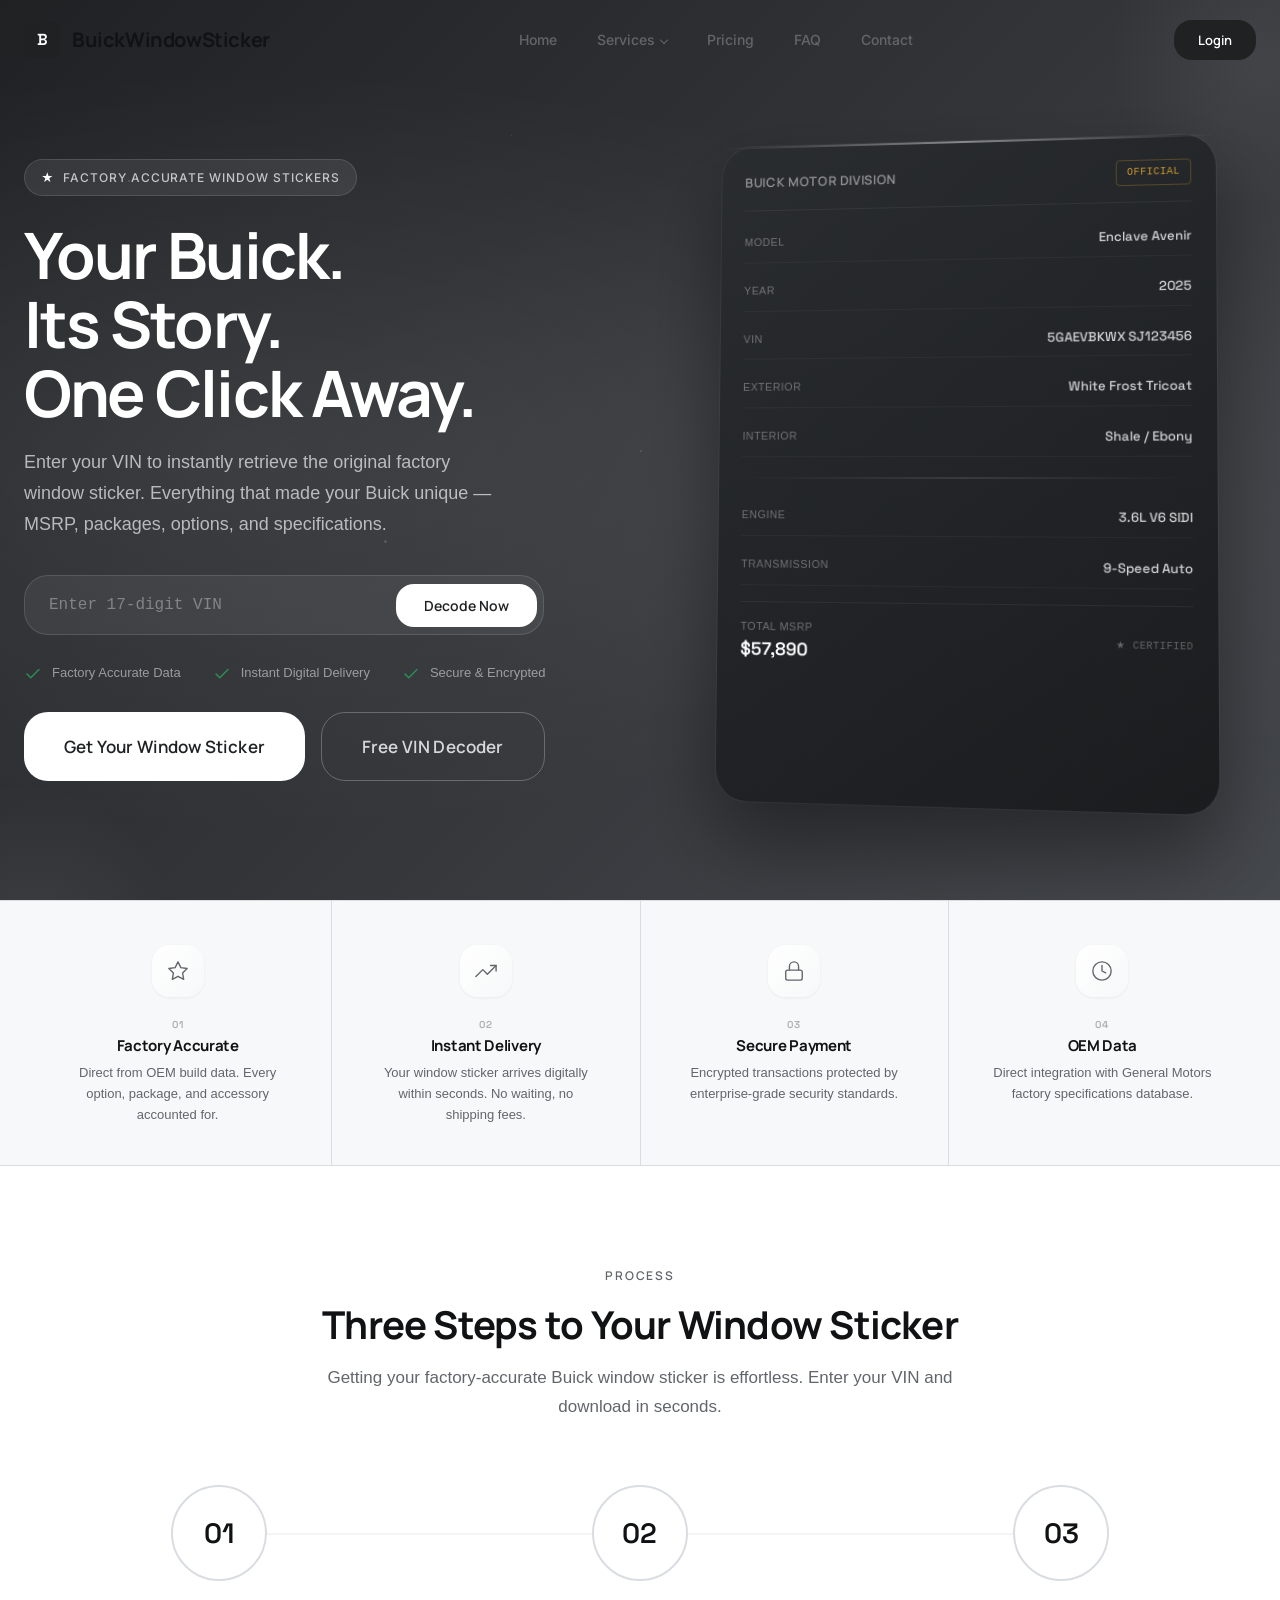
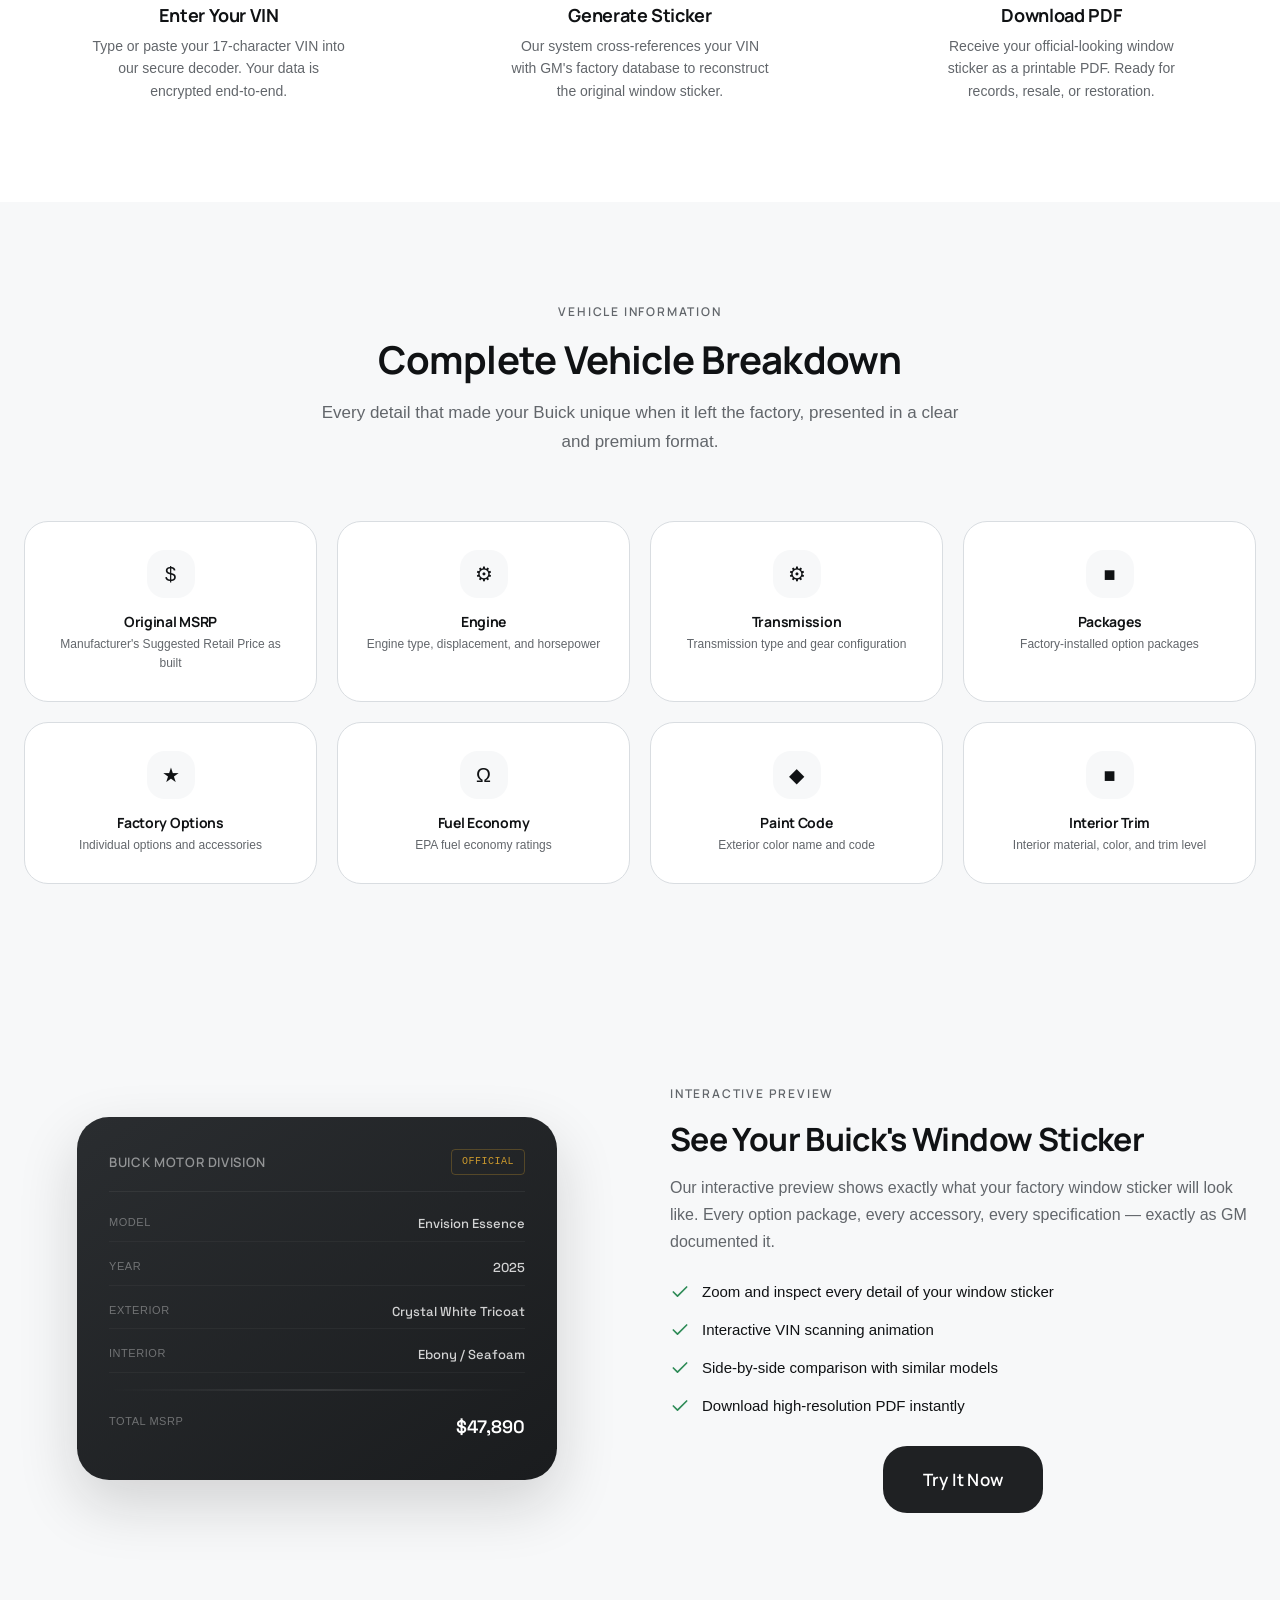
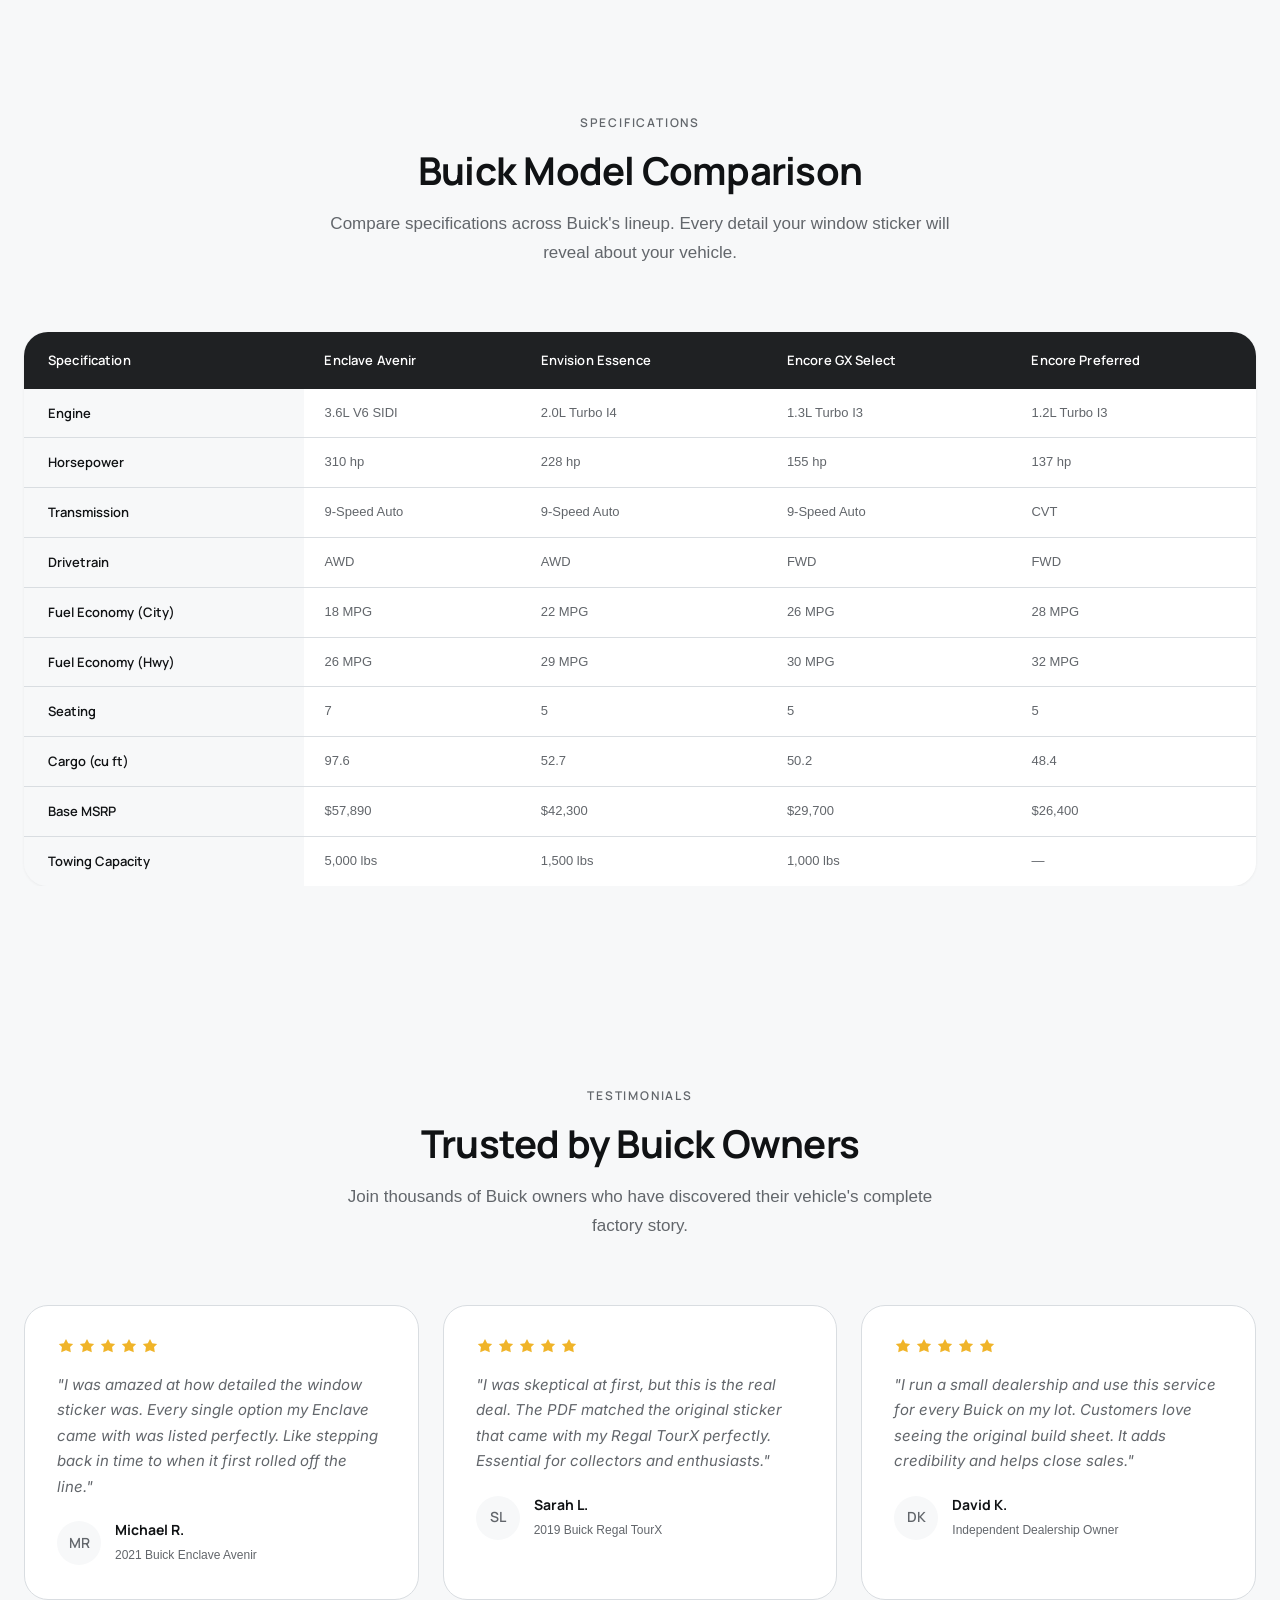
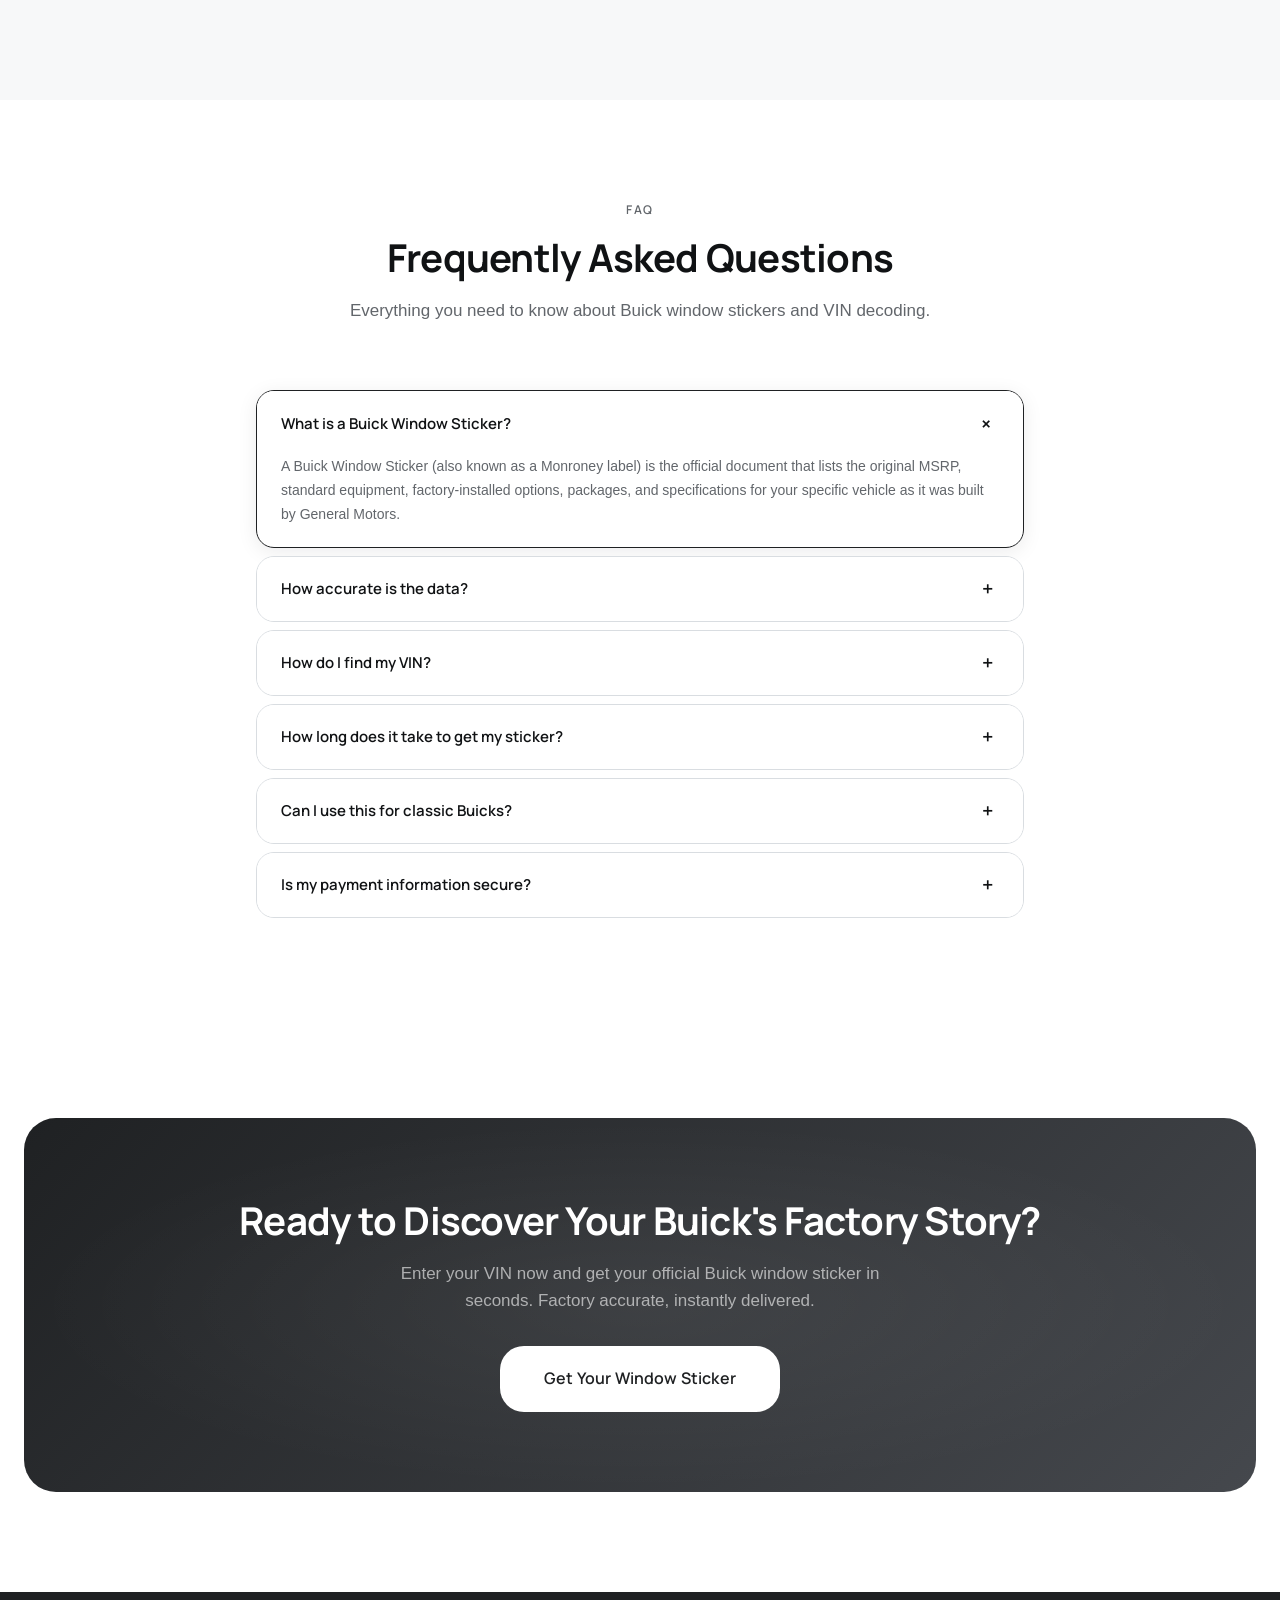
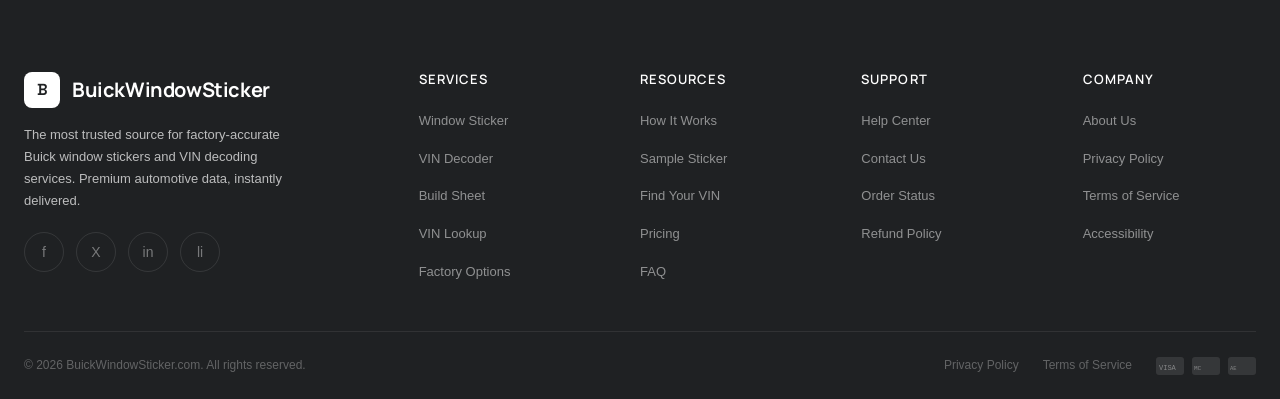
==== index.html @ 9bef4aba "Initial commit" ====
<!DOCTYPE html><html lang="en">
<head>
<meta charset="UTF-8">
<meta name="viewport" content="width=device-width,initial-scale=1.0">
<title>BuickWindowSticker.com - Factory Window Stickers & VIN Decoder</title>
<meta name="description" content="Get your official Buick window sticker by VIN. Factory accurate MSRP, options, packages, and vehicle specifications. Instant digital delivery.">
<link rel="preconnect" href="https://fonts.googleapis.com">
<link rel="preconnect" href="https://fonts.gstatic.com" crossorigin>
<link href="https://fonts.googleapis.com/css2?family=Manrope:wght@400;500;600;700;800&family=Inter:wght@300;400;500;600;700&family=Space+Grotesk:wght@400;500;600;700&display=swap" rel="stylesheet">
<link rel="stylesheet" href="css/style.css">
</head>
<body>

<nav class="nav" role="navigation" aria-label="Main navigation">
  <div class="nav-inner">
    <a href="/" class="nav-logo">
      <span class="nav-logo-icon">B</span>
      BuickWindowSticker
    </a>
    <ul class="nav-links">
      <li><a href="/">Home</a></li>
      <li class="mega-dropdown">
        <a href="#">Services</a>
        <div class="mega-menu">
          <div class="mega-col">
            <span class="mega-heading">Window Sticker Services</span>
            <a href="product.html"><span class="mm-icon">WS</span> Buick Window Sticker<span class="mm-desc">Factory-accurate Monroney label</span></a>
            <a href="vin-decoder.html"><span class="mm-icon">BS</span> Build Sheet<span class="mm-desc">Complete factory build record</span></a>
            <a href="vin-decoder.html"><span class="mm-icon">VD</span> VIN Decoder<span class="mm-desc">Free 17-digit VIN decoding</span></a>
          </div>
          <div class="mega-col">
            <span class="mega-heading">Vehicle Information</span>
            <a href="#"><span class="mm-icon">VL</span> VIN Lookup<span class="mm-desc">Search vehicle by VIN number</span></a>
            <a href="#"><span class="mm-icon">FO</span> Factory Options<span class="mm-desc">Original equipment &amp; packages</span></a>
            <a href="#"><span class="mm-icon">VS</span> Vehicle Specs<span class="mm-desc">Full technical specifications</span></a>
          </div>
          <div class="mega-col mega-feat">
            <span class="mega-heading">Featured Service</span>
            <div class="mega-feat-card">
              <div class="mega-feat-badge">Popular</div>
              <strong>Buick Window Sticker</strong>
              <p>Get your official factory window sticker by VIN. Original MSRP, options, and packages instantly.</p>
              <a href="product.html" class="btn btn-primary" style="padding:10px 20px;font-size:0.8125rem;width:100%">Get Yours Now</a>
            </div>
          </div>
        </div>
      </li>
      <li><a href="#pricing">Pricing</a></li>
      <li><a href="#faq">FAQ</a></li>
      <li><a href="#contact">Contact</a></li>
    </ul>
    <a href="#" class="nav-cta">Login</a>
    <button class="nav-toggle" aria-label="Toggle menu">
      <span></span><span></span><span></span>
    </button>
  </div>
</nav>

<div class="mobile-menu">
  <button class="mobile-menu-close" aria-label="Close menu">&times;</button>
  <a href="/">Home</a>
  <a href="product.html">Buick Window Sticker</a>
  <a href="vin-decoder.html">VIN Decoder</a>
  <a href="#">Pricing</a>
  <a href="#faq">FAQ</a>
  <a href="#contact">Contact</a>
  <a href="product.html" class="btn btn-primary" style="margin-top:24px">Get Window Sticker</a>
</div>

<section class="hero">
  <div class="hero-overlay"></div>
  <div class="hero-particles">
    <div class="hero-particle"></div>
    <div class="hero-particle"></div>
    <div class="hero-particle"></div>
    <div class="hero-particle"></div>
    <div class="hero-particle"></div>
    <div class="hero-particle"></div>
    <div class="hero-particle"></div>
    <div class="hero-particle"></div>
  </div>
  <div class="hero-glow hero-glow-1"></div>
  <div class="hero-glow hero-glow-2"></div>
  <div class="container">
    <div class="hero-grid">
      <div>
        <div class="hero-badge reveal"><span>&#9733;</span> Factory Accurate Window Stickers</div>
        <h1 class="reveal reveal-delay-1">Your Buick.<br>Its Story.<br>One Click Away.</h1>
        <p class="reveal reveal-delay-2">Enter your VIN to instantly retrieve the original factory window sticker. Everything that made your Buick unique — MSRP, packages, options, and specifications.</p>
        <div class="hero-search reveal reveal-delay-3">
          <input type="text" placeholder="Enter 17-digit VIN" maxlength="17" aria-label="Vehicle Identification Number">
          <button onclick="window.location.href='product.html'" type="button">Decode Now</button>
        </div>
        <div class="hero-trust reveal reveal-delay-4">
          <div class="hero-trust-item">
            <svg viewBox="0 0 24 24" fill="none" stroke="currentColor" stroke-width="2" stroke-linecap="round" stroke-linejoin="round"><polyline points="20 6 9 17 4 12"/></svg>
            Factory Accurate Data
          </div>
          <div class="hero-trust-item">
            <svg viewBox="0 0 24 24" fill="none" stroke="currentColor" stroke-width="2" stroke-linecap="round" stroke-linejoin="round"><polyline points="20 6 9 17 4 12"/></svg>
            Instant Digital Delivery
          </div>
          <div class="hero-trust-item">
            <svg viewBox="0 0 24 24" fill="none" stroke="currentColor" stroke-width="2" stroke-linecap="round" stroke-linejoin="round"><polyline points="20 6 9 17 4 12"/></svg>
            Secure &amp; Encrypted
          </div>
        </div>
        <div class="hero-actions reveal reveal-delay-5" style="margin-top:28px">
          <a href="product.html" class="btn btn-primary btn-lg">Get Your Window Sticker</a>
          <a href="vin-decoder.html" class="btn btn-outline btn-lg" style="border-color:rgba(255,255,255,0.25);color:rgba(255,255,255,0.8)">Free VIN Decoder</a>
        </div>
      </div>
      <div class="hero-visual reveal reveal-delay-2">
        <div class="hero-mockup">
          <div class="mockup-scan-line"></div>
          <div class="mockup-header">
            <span class="mockup-brand">BUICK MOTOR DIVISION</span>
            <span class="mockup-badge">OFFICIAL</span>
          </div>
          <div class="mockup-content">
            <div class="mockup-row">
              <span class="mockup-label">Model</span>
              <span class="mockup-value">Enclave Avenir</span>
            </div>
            <div class="mockup-row">
              <span class="mockup-label">Year</span>
              <span class="mockup-value">2025</span>
            </div>
            <div class="mockup-row">
              <span class="mockup-label">VIN</span>
              <span class="mockup-value">5GAEVBKWX SJ123456</span>
            </div>
            <div class="mockup-row">
              <span class="mockup-label">Exterior</span>
              <span class="mockup-value">White Frost Tricoat</span>
            </div>
            <div class="mockup-row">
              <span class="mockup-label">Interior</span>
              <span class="mockup-value">Shale / Ebony</span>
            </div>
            <div class="mockup-divider"></div>
            <div class="mockup-row">
              <span class="mockup-label">Engine</span>
              <span class="mockup-value">3.6L V6 SIDI</span>
            </div>
            <div class="mockup-row">
              <span class="mockup-label">Transmission</span>
              <span class="mockup-value">9-Speed Auto</span>
            </div>
          </div>
          <div class="mockup-footer">
            <div>
              <div class="mockup-total-label">Total MSRP</div>
              <div class="mockup-total-value">$57,890</div>
            </div>
            <span style="font-family:var(--number);font-size:0.625rem;color:rgba(255,255,255,0.3);letter-spacing:0.05em">&#9733; CERTIFIED</span>
          </div>
        </div>
      </div>
    </div>
  </div>
</section>

<section class="trust-strip">
  <div class="container">
    <div class="trust-grid">
      <div class="trust-item reveal">
        <div class="trust-icon">
          <svg viewBox="0 0 24 24" fill="none" stroke="currentColor" stroke-width="1.5" stroke-linecap="round" stroke-linejoin="round"><path d="M12 2L15.09 8.26L22 9.27L17 14.14L18.18 21.02L12 17.77L5.82 21.02L7 14.14L2 9.27L8.91 8.26L12 2z"/></svg>
        </div>
        <div class="trust-count">01</div>
        <h4>Factory Accurate</h4>
        <p>Direct from OEM build data. Every option, package, and accessory accounted for.</p>
      </div>
      <div class="trust-item reveal reveal-delay-1">
        <div class="trust-icon">
          <svg viewBox="0 0 24 24" fill="none" stroke="currentColor" stroke-width="1.5" stroke-linecap="round" stroke-linejoin="round"><polyline points="23 6 13.5 15.5 8.5 10.5 1 18"/><polyline points="17 6 23 6 23 12"/></svg>
        </div>
        <div class="trust-count">02</div>
        <h4>Instant Delivery</h4>
        <p>Your window sticker arrives digitally within seconds. No waiting, no shipping fees.</p>
      </div>
      <div class="trust-item reveal reveal-delay-2">
        <div class="trust-icon">
          <svg viewBox="0 0 24 24" fill="none" stroke="currentColor" stroke-width="1.5" stroke-linecap="round" stroke-linejoin="round"><rect x="3" y="11" width="18" height="11" rx="2" ry="2"/><path d="M7 11V7a5 5 0 0110 0v4"/></svg>
        </div>
        <div class="trust-count">03</div>
        <h4>Secure Payment</h4>
        <p>Encrypted transactions protected by enterprise-grade security standards.</p>
      </div>
      <div class="trust-item reveal reveal-delay-3">
        <div class="trust-icon">
          <svg viewBox="0 0 24 24" fill="none" stroke="currentColor" stroke-width="1.5" stroke-linecap="round" stroke-linejoin="round"><circle cx="12" cy="12" r="10"/><path d="M12 6v6l4 2"/></svg>
        </div>
        <div class="trust-count">04</div>
        <h4>OEM Data</h4>
        <p>Direct integration with General Motors factory specifications database.</p>
      </div>
    </div>
  </div>
</section>

<section class="section" id="how-it-works">
  <div class="container">
    <div class="section-header reveal">
      <span class="section-label">Process</span>
      <h2>Three Steps to Your Window Sticker</h2>
      <p>Getting your factory-accurate Buick window sticker is effortless. Enter your VIN and download in seconds.</p>
    </div>
    <div class="steps">
      <div class="step reveal">
        <div class="step-number">01</div>
        <h4>Enter Your VIN</h4>
        <p>Type or paste your 17-character VIN into our secure decoder. Your data is encrypted end-to-end.</p>
      </div>
      <div class="step reveal reveal-delay-1">
        <div class="step-number">02</div>
        <h4>Generate Sticker</h4>
        <p>Our system cross-references your VIN with GM's factory database to reconstruct the original window sticker.</p>
      </div>
      <div class="step reveal reveal-delay-2">
        <div class="step-number">03</div>
        <h4>Download PDF</h4>
        <p>Receive your official-looking window sticker as a printable PDF. Ready for records, resale, or restoration.</p>
      </div>
    </div>
  </div>
</section>

<section class="section section-alt" id="vehicle-info">
  <div class="container">
    <div class="section-header reveal">
      <span class="section-label">Vehicle Information</span>
      <h2>Complete Vehicle Breakdown</h2>
      <p>Every detail that made your Buick unique when it left the factory, presented in a clear and premium format.</p>
    </div>
    <div class="vehicle-grid">
      <div class="vehicle-card reveal">
        <div class="vehicle-icon">$</div>
        <h5>Original MSRP</h5>
        <p>Manufacturer's Suggested Retail Price as built</p>
      </div>
      <div class="vehicle-card reveal reveal-delay-1">
        <div class="vehicle-icon">&#9881;</div>
        <h5>Engine</h5>
        <p>Engine type, displacement, and horsepower</p>
      </div>
      <div class="vehicle-card reveal reveal-delay-2">
        <div class="vehicle-icon">&#9881;</div>
        <h5>Transmission</h5>
        <p>Transmission type and gear configuration</p>
      </div>
      <div class="vehicle-card reveal reveal-delay-3">
        <div class="vehicle-icon">&#9632;</div>
        <h5>Packages</h5>
        <p>Factory-installed option packages</p>
      </div>
      <div class="vehicle-card reveal reveal-delay-1">
        <div class="vehicle-icon">&#9733;</div>
        <h5>Factory Options</h5>
        <p>Individual options and accessories</p>
      </div>
      <div class="vehicle-card reveal reveal-delay-2">
        <div class="vehicle-icon">&#937;</div>
        <h5>Fuel Economy</h5>
        <p>EPA fuel economy ratings</p>
      </div>
      <div class="vehicle-card reveal reveal-delay-3">
        <div class="vehicle-icon">&#9670;</div>
        <h5>Paint Code</h5>
        <p>Exterior color name and code</p>
      </div>
      <div class="vehicle-card reveal reveal-delay-4">
        <div class="vehicle-icon">&#9632;</div>
        <h5>Interior Trim</h5>
        <p>Interior material, color, and trim level</p>
      </div>
    </div>
  </div>
</section>

<section class="section preview-section" id="preview">
  <div class="container">
    <div class="preview-showcase">
      <div class="preview-mockup reveal">
        <div style="display:flex;justify-content:space-between;align-items:center;padding-bottom:16px;border-bottom:1px solid rgba(255,255,255,0.06);margin-bottom:16px">
          <span style="font-family:'Manrope',sans-serif;font-size:0.8125rem;font-weight:600;color:rgba(255,255,255,0.5);letter-spacing:0.05em">BUICK MOTOR DIVISION</span>
          <span style="font-family:'Space Grotesk',monospace;font-size:0.625rem;color:#C9982D;padding:4px 10px;border:1px solid rgba(201,152,45,0.3);border-radius:4px;letter-spacing:0.05em">OFFICIAL</span>
        </div>
        <div style="display:flex;flex-direction:column;gap:10px">
          <div style="display:flex;justify-content:space-between;padding:6px 0;border-bottom:1px solid rgba(255,255,255,0.04)">
            <span style="font-size:0.6875rem;color:rgba(255,255,255,0.35);text-transform:uppercase;letter-spacing:0.05em">Model</span>
            <span style="font-family:'Space Grotesk',monospace;font-size:0.8125rem;color:rgba(255,255,255,0.8);font-weight:500">Envision Essence</span>
          </div>
          <div style="display:flex;justify-content:space-between;padding:6px 0;border-bottom:1px solid rgba(255,255,255,0.04)">
            <span style="font-size:0.6875rem;color:rgba(255,255,255,0.35);text-transform:uppercase;letter-spacing:0.05em">Year</span>
            <span style="font-family:'Space Grotesk',monospace;font-size:0.8125rem;color:rgba(255,255,255,0.8);font-weight:500">2025</span>
          </div>
          <div style="display:flex;justify-content:space-between;padding:6px 0;border-bottom:1px solid rgba(255,255,255,0.04)">
            <span style="font-size:0.6875rem;color:rgba(255,255,255,0.35);text-transform:uppercase;letter-spacing:0.05em">Exterior</span>
            <span style="font-family:'Space Grotesk',monospace;font-size:0.8125rem;color:rgba(255,255,255,0.8);font-weight:500">Crystal White Tricoat</span>
          </div>
          <div style="display:flex;justify-content:space-between;padding:6px 0;border-bottom:1px solid rgba(255,255,255,0.04)">
            <span style="font-size:0.6875rem;color:rgba(255,255,255,0.35);text-transform:uppercase;letter-spacing:0.05em">Interior</span>
            <span style="font-family:'Space Grotesk',monospace;font-size:0.8125rem;color:rgba(255,255,255,0.8);font-weight:500">Ebony / Seafoam</span>
          </div>
          <div style="height:2px;background:linear-gradient(90deg,transparent,rgba(255,255,255,0.1),transparent);margin:6px 0"></div>
          <div style="display:flex;justify-content:space-between;padding:6px 0">
            <span style="font-size:0.6875rem;color:rgba(255,255,255,0.35);text-transform:uppercase;letter-spacing:0.05em">Total MSRP</span>
            <span style="font-family:'Space Grotesk',monospace;font-size:1.125rem;font-weight:600;color:#fff">$47,890</span>
          </div>
        </div>
      </div>
      <div class="preview-content reveal reveal-delay-1">
        <span class="section-label">Interactive Preview</span>
        <h3>See Your Buick's Window Sticker</h3>
        <p>Our interactive preview shows exactly what your factory window sticker will look like. Every option package, every accessory, every specification — exactly as GM documented it.</p>
        <div class="preview-features">
          <div class="preview-feat">
            <svg viewBox="0 0 24 24" fill="none" stroke="currentColor" stroke-width="2" stroke-linecap="round" stroke-linejoin="round"><polyline points="20 6 9 17 4 12"/></svg>
            Zoom and inspect every detail of your window sticker
          </div>
          <div class="preview-feat">
            <svg viewBox="0 0 24 24" fill="none" stroke="currentColor" stroke-width="2" stroke-linecap="round" stroke-linejoin="round"><polyline points="20 6 9 17 4 12"/></svg>
            Interactive VIN scanning animation
          </div>
          <div class="preview-feat">
            <svg viewBox="0 0 24 24" fill="none" stroke="currentColor" stroke-width="2" stroke-linecap="round" stroke-linejoin="round"><polyline points="20 6 9 17 4 12"/></svg>
            Side-by-side comparison with similar models
          </div>
          <div class="preview-feat">
            <svg viewBox="0 0 24 24" fill="none" stroke="currentColor" stroke-width="2" stroke-linecap="round" stroke-linejoin="round"><polyline points="20 6 9 17 4 12"/></svg>
            Download high-resolution PDF instantly
          </div>
        </div>
        <div style="text-align:center"><a href="product.html" class="btn btn-primary btn-lg">Try It Now</a></div>
      </div>
    </div>
  </div>
</section>

<section class="section section-alt" id="specs-table">
  <div class="container">
    <div class="section-header reveal">
      <span class="section-label">Specifications</span>
      <h2>Buick Model Comparison</h2>
      <p>Compare specifications across Buick's lineup. Every detail your window sticker will reveal about your vehicle.</p>
    </div>
    <div class="spec-table-wrap reveal">
      <table class="spec-table">
        <thead>
          <tr>
            <th>Specification</th>
            <th>Enclave Avenir</th>
            <th>Envision Essence</th>
            <th>Encore GX Select</th>
            <th>Encore Preferred</th>
          </tr>
        </thead>
        <tbody>
          <tr><td data-label="Specification">Engine</td><td data-label="Enclave Avenir">3.6L V6 SIDI</td><td data-label="Envision Essence">2.0L Turbo I4</td><td data-label="Encore GX Select">1.3L Turbo I3</td><td data-label="Encore Preferred">1.2L Turbo I3</td></tr>
          <tr><td data-label="Specification">Horsepower</td><td data-label="Enclave Avenir">310 hp</td><td data-label="Envision Essence">228 hp</td><td data-label="Encore GX Select">155 hp</td><td data-label="Encore Preferred">137 hp</td></tr>
          <tr><td data-label="Specification">Transmission</td><td data-label="Enclave Avenir">9-Speed Auto</td><td data-label="Envision Essence">9-Speed Auto</td><td data-label="Encore GX Select">9-Speed Auto</td><td data-label="Encore Preferred">CVT</td></tr>
          <tr><td data-label="Specification">Drivetrain</td><td data-label="Enclave Avenir">AWD</td><td data-label="Envision Essence">AWD</td><td data-label="Encore GX Select">FWD</td><td data-label="Encore Preferred">FWD</td></tr>
          <tr><td data-label="Specification">Fuel Economy (City)</td><td data-label="Enclave Avenir">18 MPG</td><td data-label="Envision Essence">22 MPG</td><td data-label="Encore GX Select">26 MPG</td><td data-label="Encore Preferred">28 MPG</td></tr>
          <tr><td data-label="Specification">Fuel Economy (Hwy)</td><td data-label="Enclave Avenir">26 MPG</td><td data-label="Envision Essence">29 MPG</td><td data-label="Encore GX Select">30 MPG</td><td data-label="Encore Preferred">32 MPG</td></tr>
          <tr><td data-label="Specification">Seating</td><td data-label="Enclave Avenir">7</td><td data-label="Envision Essence">5</td><td data-label="Encore GX Select">5</td><td data-label="Encore Preferred">5</td></tr>
          <tr><td data-label="Specification">Cargo (cu ft)</td><td data-label="Enclave Avenir">97.6</td><td data-label="Envision Essence">52.7</td><td data-label="Encore GX Select">50.2</td><td data-label="Encore Preferred">48.4</td></tr>
          <tr><td data-label="Specification">Base MSRP</td><td data-label="Enclave Avenir">$57,890</td><td data-label="Envision Essence">$42,300</td><td data-label="Encore GX Select">$29,700</td><td data-label="Encore Preferred">$26,400</td></tr>
          <tr><td data-label="Specification">Towing Capacity</td><td data-label="Enclave Avenir">5,000 lbs</td><td data-label="Envision Essence">1,500 lbs</td><td data-label="Encore GX Select">1,000 lbs</td><td data-label="Encore Preferred">—</td></tr>
        </tbody>
      </table>
    </div>
  </div>
</section>

<section class="section testimonials" id="testimonials">
  <div class="container">
    <div class="section-header reveal">
      <span class="section-label">Testimonials</span>
      <h2>Trusted by Buick Owners</h2>
      <p>Join thousands of Buick owners who have discovered their vehicle's complete factory story.</p>
    </div>
    <div class="testimonial-grid">
      <div class="testimonial-card reveal">
        <div class="testimonial-stars">
          <svg viewBox="0 0 20 20" fill="currentColor"><path d="M10 1l2.39 4.84L18 6.56l-3.5 3.42.82 5.82L10 13.5 4.68 15.8l.82-5.82L2 6.56l5.61-.72z"/></svg>
          <svg viewBox="0 0 20 20" fill="currentColor"><path d="M10 1l2.39 4.84L18 6.56l-3.5 3.42.82 5.82L10 13.5 4.68 15.8l.82-5.82L2 6.56l5.61-.72z"/></svg>
          <svg viewBox="0 0 20 20" fill="currentColor"><path d="M10 1l2.39 4.84L18 6.56l-3.5 3.42.82 5.82L10 13.5 4.68 15.8l.82-5.82L2 6.56l5.61-.72z"/></svg>
          <svg viewBox="0 0 20 20" fill="currentColor"><path d="M10 1l2.39 4.84L18 6.56l-3.5 3.42.82 5.82L10 13.5 4.68 15.8l.82-5.82L2 6.56l5.61-.72z"/></svg>
          <svg viewBox="0 0 20 20" fill="currentColor"><path d="M10 1l2.39 4.84L18 6.56l-3.5 3.42.82 5.82L10 13.5 4.68 15.8l.82-5.82L2 6.56l5.61-.72z"/></svg>
        </div>
        <blockquote>"I was amazed at how detailed the window sticker was. Every single option my Enclave came with was listed perfectly. Like stepping back in time to when it first rolled off the line."</blockquote>
        <div class="testimonial-author">
          <div class="testimonial-avatar">MR</div>
          <div class="testimonial-info">
            <strong>Michael R.</strong>
            <span>2021 Buick Enclave Avenir</span>
          </div>
        </div>
      </div>
      <div class="testimonial-card reveal reveal-delay-1">
        <div class="testimonial-stars">
          <svg viewBox="0 0 20 20" fill="currentColor"><path d="M10 1l2.39 4.84L18 6.56l-3.5 3.42.82 5.82L10 13.5 4.68 15.8l.82-5.82L2 6.56l5.61-.72z"/></svg>
          <svg viewBox="0 0 20 20" fill="currentColor"><path d="M10 1l2.39 4.84L18 6.56l-3.5 3.42.82 5.82L10 13.5 4.68 15.8l.82-5.82L2 6.56l5.61-.72z"/></svg>
          <svg viewBox="0 0 20 20" fill="currentColor"><path d="M10 1l2.39 4.84L18 6.56l-3.5 3.42.82 5.82L10 13.5 4.68 15.8l.82-5.82L2 6.56l5.61-.72z"/></svg>
          <svg viewBox="0 0 20 20" fill="currentColor"><path d="M10 1l2.39 4.84L18 6.56l-3.5 3.42.82 5.82L10 13.5 4.68 15.8l.82-5.82L2 6.56l5.61-.72z"/></svg>
          <svg viewBox="0 0 20 20" fill="currentColor"><path d="M10 1l2.39 4.84L18 6.56l-3.5 3.42.82 5.82L10 13.5 4.68 15.8l.82-5.82L2 6.56l5.61-.72z"/></svg>
        </div>
        <blockquote>"I was skeptical at first, but this is the real deal. The PDF matched the original sticker that came with my Regal TourX perfectly. Essential for collectors and enthusiasts."</blockquote>
        <div class="testimonial-author">
          <div class="testimonial-avatar">SL</div>
          <div class="testimonial-info">
            <strong>Sarah L.</strong>
            <span>2019 Buick Regal TourX</span>
          </div>
        </div>
      </div>
      <div class="testimonial-card reveal reveal-delay-2">
        <div class="testimonial-stars">
          <svg viewBox="0 0 20 20" fill="currentColor"><path d="M10 1l2.39 4.84L18 6.56l-3.5 3.42.82 5.82L10 13.5 4.68 15.8l.82-5.82L2 6.56l5.61-.72z"/></svg>
          <svg viewBox="0 0 20 20" fill="currentColor"><path d="M10 1l2.39 4.84L18 6.56l-3.5 3.42.82 5.82L10 13.5 4.68 15.8l.82-5.82L2 6.56l5.61-.72z"/></svg>
          <svg viewBox="0 0 20 20" fill="currentColor"><path d="M10 1l2.39 4.84L18 6.56l-3.5 3.42.82 5.82L10 13.5 4.68 15.8l.82-5.82L2 6.56l5.61-.72z"/></svg>
          <svg viewBox="0 0 20 20" fill="currentColor"><path d="M10 1l2.39 4.84L18 6.56l-3.5 3.42.82 5.82L10 13.5 4.68 15.8l.82-5.82L2 6.56l5.61-.72z"/></svg>
          <svg viewBox="0 0 20 20" fill="currentColor"><path d="M10 1l2.39 4.84L18 6.56l-3.5 3.42.82 5.82L10 13.5 4.68 15.8l.82-5.82L2 6.56l5.61-.72z"/></svg>
        </div>
        <blockquote>"I run a small dealership and use this service for every Buick on my lot. Customers love seeing the original build sheet. It adds credibility and helps close sales."</blockquote>
        <div class="testimonial-author">
          <div class="testimonial-avatar">DK</div>
          <div class="testimonial-info">
            <strong>David K.</strong>
            <span>Independent Dealership Owner</span>
          </div>
        </div>
      </div>
    </div>
  </div>
</section>

<section class="section" id="faq">
  <div class="container">
    <div class="section-header reveal">
      <span class="section-label">FAQ</span>
      <h2>Frequently Asked Questions</h2>
      <p>Everything you need to know about Buick window stickers and VIN decoding.</p>
    </div>
    <div class="faq-grid">
      <div class="faq-item active">
        <button class="faq-question">
          What is a Buick Window Sticker?
          <span class="faq-icon">+</span>
        </button>
        <div class="faq-answer">
          <p>A Buick Window Sticker (also known as a Monroney label) is the official document that lists the original MSRP, standard equipment, factory-installed options, packages, and specifications for your specific vehicle as it was built by General Motors.</p>
        </div>
      </div>
      <div class="faq-item">
        <button class="faq-question">
          How accurate is the data?
          <span class="faq-icon">+</span>
        </button>
        <div class="faq-answer">
          <p>Our data comes directly from General Motors' factory build database. Every window sticker is reconstructed from the original build record associated with your specific VIN, ensuring factory-level accuracy.</p>
        </div>
      </div>
      <div class="faq-item">
        <button class="faq-question">
          How do I find my VIN?
          <span class="faq-icon">+</span>
        </button>
        <div class="faq-answer">
          <p>Your 17-character VIN can be found on your vehicle's dashboard (visible through the windshield on the driver's side), on the driver's side door jamb sticker, on your vehicle registration, or on your insurance card.</p>
        </div>
      </div>
      <div class="faq-item">
        <button class="faq-question">
          How long does it take to get my sticker?
          <span class="faq-icon">+</span>
        </button>
        <div class="faq-answer">
          <p>Delivery is instant. Once you enter your VIN and complete payment, your window sticker PDF is generated and available for immediate download. You will also receive a copy via email.</p>
        </div>
      </div>
      <div class="faq-item">
        <button class="faq-question">
          Can I use this for classic Buicks?
          <span class="faq-icon">+</span>
        </button>
        <div class="faq-answer">
          <p>We support Buick models from 1980 to present. For older vehicles, data availability depends on GM's digital archives. Enter your VIN for a free compatibility check before purchasing.</p>
        </div>
      </div>
      <div class="faq-item">
        <button class="faq-question">
          Is my payment information secure?
          <span class="faq-icon">+</span>
        </button>
        <div class="faq-answer">
          <p>Absolutely. All transactions are processed through enterprise-grade encrypted payment gateways. We do not store your payment information or VIN data beyond what is necessary to generate your sticker.</p>
        </div>
      </div>
    </div>
  </div>
</section>

<section class="section" id="contact">
  <div class="container">
    <div class="cta-banner reveal">
      <h2>Ready to Discover Your Buick's Factory Story?</h2>
      <p>Enter your VIN now and get your official Buick window sticker in seconds. Factory accurate, instantly delivered.</p>
      <a href="product.html" class="btn btn-primary btn-lg" style="background:#fff;color:var(--primary)">Get Your Window Sticker</a>
    </div>
  </div>
</section>

<footer class="footer">
  <div class="container">
    <div class="footer-grid">
      <div class="footer-brand">
        <a href="/" class="nav-logo" style="color:#fff">
          <span class="nav-logo-icon" style="background:#fff;color:var(--primary)">B</span>
          BuickWindowSticker
        </a>
        <p>The most trusted source for factory-accurate Buick window stickers and VIN decoding services. Premium automotive data, instantly delivered.</p>
        <div class="footer-social">
          <a href="#" aria-label="Facebook">f</a>
          <a href="#" aria-label="Twitter">X</a>
          <a href="#" aria-label="Instagram">in</a>
          <a href="#" aria-label="LinkedIn">li</a>
        </div>
      </div>
      <div>
        <h5>Services</h5>
        <ul class="footer-links">
          <li><a href="product.html">Window Sticker</a></li>
          <li><a href="vin-decoder.html">VIN Decoder</a></li>
          <li><a href="#">Build Sheet</a></li>
          <li><a href="#">VIN Lookup</a></li>
          <li><a href="#">Factory Options</a></li>
        </ul>
      </div>
      <div>
        <h5>Resources</h5>
        <ul class="footer-links">
          <li><a href="#">How It Works</a></li>
          <li><a href="#">Sample Sticker</a></li>
          <li><a href="#">Find Your VIN</a></li>
          <li><a href="#">Pricing</a></li>
          <li><a href="#faq">FAQ</a></li>
        </ul>
      </div>
      <div>
        <h5>Support</h5>
        <ul class="footer-links">
          <li><a href="#">Help Center</a></li>
          <li><a href="#">Contact Us</a></li>
          <li><a href="#">Order Status</a></li>
          <li><a href="#">Refund Policy</a></li>
        </ul>
      </div>
      <div>
        <h5>Company</h5>
        <ul class="footer-links">
          <li><a href="#">About Us</a></li>
          <li><a href="#">Privacy Policy</a></li>
          <li><a href="#">Terms of Service</a></li>
          <li><a href="#">Accessibility</a></li>
        </ul>
      </div>
    </div>
    <div class="footer-bottom">
      <span>&copy; <span class="current-year">2026</span> BuickWindowSticker.com. All rights reserved.</span>
      <ul class="footer-bottom-links">
        <li><a href="#">Privacy Policy</a></li>
        <li><a href="#">Terms of Service</a></li>
        <li style="display:flex;gap:8px;align-items:center">
          <svg width="28" height="18" viewBox="0 0 28 18" fill="none"><rect width="28" height="18" rx="3" fill="rgba(255,255,255,0.1)"/><text x="3" y="13" fill="rgba(255,255,255,0.4)" font-size="7" font-family="monospace">VISA</text></svg>
          <svg width="28" height="18" viewBox="0 0 28 18" fill="none"><rect width="28" height="18" rx="3" fill="rgba(255,255,255,0.1)"/><text x="2" y="13" fill="rgba(255,255,255,0.4)" font-size="6" font-family="monospace">MC</text></svg>
          <svg width="28" height="18" viewBox="0 0 28 18" fill="none"><rect width="28" height="18" rx="3" fill="rgba(255,255,255,0.1)"/><text x="2" y="13" fill="rgba(255,255,255,0.4)" font-size="5.5" font-family="monospace">AE</text></svg>
        </li>
      </ul>
    </div>
  </div>
</footer>

<script src="js/main.js"></script>
</body>
</html>
---- css/style.css ----
*,*::before,*::after{margin:0;padding:0;box-sizing:border-box}@font-face{font-family:'Manrope';src:url('https://fonts.googleapis.com/css2?family=Manrope:wght@200..800&display=swap');font-display:swap}@font-face{font-family:'Inter';src:url('https://fonts.googleapis.com/css2?family=Inter:wght@300..700&display=swap');font-display:swap}@font-face{font-family:'Space Grotesk';src:url('https://fonts.googleapis.com/css2?family=Space+Grotesk:wght@400..700&display=swap');font-display:swap}:root{--primary:#1F2123;--secondary:#C6C8CA;--accent:#E5E7E9;--surface:#F7F8F9;--bg:#FFFFFF;--card:#FFFFFF;--border:#D9DDE1;--text-primary:#101214;--text-secondary:#62666B;--success:#2E8B57;--warning:#C9982D;--hero-grad:linear-gradient(135deg,#1F2123 0%,#45484D 100%);--btn-grad:linear-gradient(135deg,#C6C8CA 0%,#E5E7E9 100%);--card-grad:linear-gradient(180deg,#FFFFFF 0%,#F7F8F9 100%);--heading:'Manrope',sans-serif;--body:'Inter',sans-serif;--number:'Space Grotesk',monospace;--radius-sm:8px;--radius-md:18px;--radius-lg:24px;--radius-xl:32px;--shadow-sm:0 1px 3px rgba(16,18,20,0.06);--shadow-md:0 4px 20px rgba(16,18,20,0.08);--shadow-lg:0 12px 40px rgba(16,18,20,0.12);--shadow-xl:0 24px 60px rgba(16,18,20,0.16);--transition:250ms cubic-bezier(0.4,0,0.2,1);--nav-height:80px}html{scroll-behavior:smooth;font-size:16px;-webkit-font-smoothing:antialiased;-moz-osx-font-smoothing:grayscale}body{font-family:var(--body);color:var(--text-primary);background:var(--bg);line-height:1.6;overflow-x:hidden}h1,h2,h3,h4,h5,h6{font-family:var(--heading);font-weight:700;line-height:1.2;letter-spacing:-0.02em}.num{font-family:var(--number);letter-spacing:-0.01em}.container{width:100%;max-width:1280px;margin:0 auto;padding:0 24px}.section{padding:100px 0}.section-label{font-family:var(--heading);font-size:0.75rem;font-weight:600;text-transform:uppercase;letter-spacing:0.15em;color:var(--text-secondary);margin-bottom:16px;display:block}.btn{display:inline-flex;align-items:center;justify-content:center;gap:10px;padding:16px 32px;border-radius:var(--radius-md);font-family:var(--heading);font-weight:600;font-size:0.9375rem;letter-spacing:0.01em;border:none;cursor:pointer;transition:all var(--transition);position:relative;overflow:hidden;text-decoration:none}.btn-primary{background:var(--primary);color:#fff}.btn-primary:hover{background:#2d2f32;transform:translateY(-2px);box-shadow:var(--shadow-lg)}.btn-secondary{background:var(--btn-grad);color:var(--primary)}.btn-secondary:hover{transform:translateY(-2px);box-shadow:var(--shadow-lg)}.btn-outline{background:transparent;color:var(--primary);border:1.5px solid var(--border)}.btn-outline:hover{border-color:var(--primary);background:var(--surface)}.btn-lg{padding:20px 40px;font-size:1.0625rem;border-radius:var(--radius-lg)}.glass{background:rgba(255,255,255,0.85);backdrop-filter:blur(20px);-webkit-backdrop-filter:blur(20px);border:1px solid rgba(255,255,255,0.3)}.glass-card{background:rgba(255,255,255,0.7);backdrop-filter:blur(16px);-webkit-backdrop-filter:blur(16px);border:1px solid rgba(255,255,255,0.4);border-radius:var(--radius-lg)}.card{background:var(--card);border-radius:var(--radius-lg);border:1px solid var(--border);padding:32px;transition:all var(--transition)}.card:hover{box-shadow:var(--shadow-lg);transform:translateY(-4px);border-color:transparent}.shimmer{position:relative;overflow:hidden}.shimmer::after{content:'';position:absolute;inset:0;background:linear-gradient(90deg,transparent,rgba(255,255,255,0.15),transparent);transform:translateX(-100%);animation:shimmer 3s infinite}@keyframes shimmer{100%{transform:translateX(100%)}}.reveal{opacity:0;transform:translateY(40px);transition:all 0.8s cubic-bezier(0.16,1,0.3,1)}.reveal.visible{opacity:1;transform:translateY(0)}.reveal-delay-1{transition-delay:100ms}.reveal-delay-2{transition-delay:200ms}.reveal-delay-3{transition-delay:300ms}.reveal-delay-4{transition-delay:400ms}.reveal-delay-5{transition-delay:500ms}.nav{position:fixed;top:0;left:0;right:0;z-index:1000;height:var(--nav-height);transition:all var(--transition);padding:0 24px}.nav.scrolled{background:rgba(255,255,255,0.92);backdrop-filter:blur(24px);-webkit-backdrop-filter:blur(24px);border-bottom:1px solid rgba(217,221,225,0.3);height:68px;box-shadow:0 1px 20px rgba(16,18,20,0.06)}.nav-inner{max-width:1280px;margin:0 auto;display:flex;align-items:center;justify-content:space-between;height:100%}.nav-logo{display:flex;align-items:center;gap:12px;text-decoration:none;color:var(--text-primary);font-family:var(--heading);font-weight:700;font-size:1.25rem;letter-spacing:-0.02em}.nav-logo-icon{width:36px;height:36px;background:var(--primary);border-radius:var(--radius-sm);display:flex;align-items:center;justify-content:center;color:#fff;font-family:var(--number);font-weight:600;font-size:1rem}.nav-links{display:flex;align-items:center;gap:4px;list-style:none}.nav-links a{padding:8px 18px;border-radius:var(--radius-sm);font-size:0.875rem;font-weight:500;color:var(--text-secondary);text-decoration:none;transition:all var(--transition)}.nav-links a:hover{color:var(--text-primary);background:var(--surface)}.nav-links .mega-dropdown{position:static}.mega-dropdown>a{position:relative}.mega-dropdown>a::after{content:'';display:inline-block;width:6px;height:6px;border-right:1.5px solid var(--text-secondary);border-bottom:1.5px solid var(--text-secondary);transform:rotate(45deg);margin-left:6px;margin-bottom:2px;transition:all var(--transition)}.mega-dropdown:hover>a::after{transform:rotate(-135deg);margin-bottom:-2px}.mega-menu{position:absolute;top:100%;left:0;right:0;max-width:1280px;margin:0 auto;left:50%;transform:translateX(-50%) translateY(12px);background:rgba(255,255,255,0.97);backdrop-filter:blur(24px);-webkit-backdrop-filter:blur(24px);border-radius:var(--radius-lg);border:1px solid rgba(217,221,225,0.3);padding:28px 32px;display:grid;grid-template-columns:1fr 1fr 1.2fr;gap:32px;opacity:0;visibility:hidden;transition:all 0.3s cubic-bezier(0.16,1,0.3,1);box-shadow:var(--shadow-xl)}.mega-dropdown:hover .mega-menu,.mega-menu.show{opacity:1;visibility:visible;transform:translateX(-50%) translateY(8px)}.mega-col{display:flex;flex-direction:column;gap:4px}.mega-heading{font-family:var(--heading);font-size:0.6875rem;font-weight:600;text-transform:uppercase;letter-spacing:0.1em;color:var(--text-secondary);margin-bottom:12px;padding-bottom:8px;border-bottom:1px solid var(--border)}.mega-col a{display:flex;flex-direction:column;gap:2px;padding:12px 14px;border-radius:var(--radius-sm);text-decoration:none;transition:all var(--transition);position:relative;padding-left:52px;min-height:48px;justify-content:center}.mega-col a:hover{background:var(--surface)}.mega-col a .mm-icon{position:absolute;left:14px;top:50%;transform:translateY(-50%);width:28px;height:28px;background:var(--surface);border-radius:6px;display:flex;align-items:center;justify-content:center;font-size:0.625rem;font-weight:600;color:var(--text-secondary);flex-shrink:0;font-family:var(--number);transition:all var(--transition)}.mega-col a:hover .mm-icon{background:var(--primary);color:#fff}.mega-col a strong{font-family:var(--heading);font-size:0.8125rem;font-weight:600;color:var(--text-primary);line-height:1.3}.mega-col a .mm-desc{display:block;font-size:0.6875rem;color:var(--text-secondary);line-height:1.3;white-space:normal}.mega-feat-card{background:var(--surface);border-radius:var(--radius-md);padding:20px;border:1px solid var(--border);display:flex;flex-direction:column;gap:10px}.mega-feat-badge{display:inline-block;padding:3px 10px;background:var(--primary);color:#fff;border-radius:100px;font-size:0.625rem;font-weight:600;text-transform:uppercase;letter-spacing:0.05em;width:fit-content}.mega-feat-card strong{font-family:var(--heading);font-size:1rem;font-weight:700;color:var(--text-primary)}.mega-feat-card p{font-size:0.75rem;color:var(--text-secondary);line-height:1.5;margin:0}.mega-feat-card .btn{margin-top:4px}.nav-cta{padding:10px 24px;background:var(--primary);color:#fff;border-radius:var(--radius-md);font-size:0.8125rem;font-weight:600;font-family:var(--heading);text-decoration:none;transition:all var(--transition);margin-left:12px}.nav-cta:hover{background:#2d2f32;transform:translateY(-1px);box-shadow:var(--shadow-md)}.nav-toggle{display:none;flex-direction:column;gap:5px;cursor:pointer;padding:4px;background:none;border:none}.nav-toggle span{display:block;width:24px;height:2px;background:var(--text-primary);border-radius:2px;transition:all var(--transition)}.nav-toggle.active span:nth-child(1){transform:rotate(45deg) translate(5px,5px)}.nav-toggle.active span:nth-child(2){opacity:0}.nav-toggle.active span:nth-child(3){transform:rotate(-45deg) translate(5px,-5px)}.mobile-menu{position:fixed;top:0;left:0;right:0;bottom:0;background:rgba(255,255,255,0.98);backdrop-filter:blur(32px);-webkit-backdrop-filter:blur(32px);z-index:999;display:flex;flex-direction:column;align-items:center;justify-content:center;opacity:0;visibility:hidden;transition:all 0.4s cubic-bezier(0.16,1,0.3,1)}.mobile-menu.open{opacity:1;visibility:visible}.mobile-menu a{font-family:var(--heading);font-size:1.5rem;font-weight:600;color:var(--text-primary);text-decoration:none;padding:16px 0;transition:color var(--transition)}.mobile-menu a:hover{color:var(--text-secondary)}.mobile-menu-close{position:absolute;top:24px;right:24px;width:44px;height:44px;display:flex;align-items:center;justify-content:center;background:var(--surface);border:none;border-radius:50%;cursor:pointer;font-size:1.25rem;transition:all var(--transition)}.mobile-menu-close:hover{background:var(--border)}.hero{min-height:100vh;display:flex;align-items:center;position:relative;background:var(--hero-grad);overflow:hidden;padding:120px 0 80px}.hero-overlay{position:absolute;inset:0;background:radial-gradient(ellipse at 20% 50%,rgba(255,255,255,0.08) 0%,transparent 60%),radial-gradient(ellipse at 80% 50%,rgba(198,200,202,0.06) 0%,transparent 50%);pointer-events:none}.hero-particles{position:absolute;inset:0;overflow:hidden;pointer-events:none}.hero-particle{position:absolute;width:2px;height:2px;background:rgba(255,255,255,0.15);border-radius:50%;animation:float 8s infinite}.hero-particle:nth-child(1){top:20%;left:10%;animation-delay:0s}.hero-particle:nth-child(2){top:60%;left:30%;animation-delay:2s;width:3px;height:3px}.hero-particle:nth-child(3){top:30%;right:20%;animation-delay:4s}.hero-particle:nth-child(4){top:70%;right:40%;animation-delay:6s;width:3px;height:3px}.hero-particle:nth-child(5){top:50%;left:50%;animation-delay:1s;width:2px;height:2px}.hero-particle:nth-child(6){top:15%;right:60%;animation-delay:3s;width:1px;height:1px}.hero-particle:nth-child(7){top:80%;left:20%;animation-delay:5s;width:3px;height:3px}.hero-particle:nth-child(8){top:40%;right:10%;animation-delay:7s}@keyframes float{0%,100%{transform:translateY(0) scale(1);opacity:0.15}50%{transform:translateY(-30px) scale(1.5);opacity:0.4}}.hero-grid{display:grid;grid-template-columns:1fr 1fr;gap:60px;align-items:center;position:relative;z-index:1}.hero-badge{display:inline-flex;align-items:center;gap:8px;padding:8px 16px;background:rgba(255,255,255,0.08);border:1px solid rgba(255,255,255,0.12);border-radius:100px;font-size:0.75rem;font-weight:500;color:rgba(255,255,255,0.7);text-transform:uppercase;letter-spacing:0.08em;margin-bottom:24px}.hero-badge span{color:#fff;font-weight:600}.hero h1{font-size:clamp(2.5rem,5vw,4.25rem);color:#fff;margin-bottom:20px;letter-spacing:-0.03em;line-height:1.08}.hero p{font-size:1.125rem;color:rgba(255,255,255,0.65);max-width:480px;margin-bottom:36px;line-height:1.7}.hero-actions{display:flex;gap:16px;flex-wrap:wrap}.hero-actions .btn-primary{background:#fff;color:var(--primary)}.hero-actions .btn-primary:hover{background:var(--accent)}.hero-actions .btn-outline{border-color:rgba(255,255,255,0.25);color:rgba(255,255,255,0.8)}.hero-actions .btn-outline:hover{border-color:rgba(255,255,255,0.5);background:rgba(255,255,255,0.05);color:#fff}.hero-search{background:rgba(255,255,255,0.06);border:1px solid rgba(255,255,255,0.12);border-radius:var(--radius-lg);padding:6px;display:flex;align-items:center;max-width:520px;margin-bottom:28px;transition:all var(--transition)}.hero-search:focus-within{border-color:rgba(255,255,255,0.3);background:rgba(255,255,255,0.08)}.hero-search input{flex:1;background:transparent;border:none;padding:14px 18px;font-family:var(--number);font-size:1rem;color:#fff;outline:none}.hero-search input::placeholder{color:rgba(255,255,255,0.35)}.hero-search button{padding:12px 28px;background:#fff;color:var(--primary);border:none;border-radius:var(--radius-md);font-family:var(--heading);font-weight:600;font-size:0.875rem;cursor:pointer;transition:all var(--transition)}.hero-search button:hover{background:var(--accent);transform:translateX(-2px)}.hero-trust{display:flex;gap:32px;flex-wrap:wrap}.hero-trust-item{display:flex;align-items:center;gap:10px;font-size:0.8125rem;color:rgba(255,255,255,0.5)}.hero-trust-item svg{width:18px;height:18px;color:var(--success);flex-shrink:0}.hero-visual{position:relative;display:flex;align-items:center;justify-content:center}.hero-mockup{position:relative;width:100%;max-width:500px;aspect-ratio:3/4;background:linear-gradient(145deg,#2a2d30,#1a1c1e);border-radius:var(--radius-xl);padding:24px;box-shadow:0 40px 80px rgba(0,0,0,0.4),0 0 0 1px rgba(255,255,255,0.06);transform:perspective(1000px) rotateY(-5deg) rotateX(2deg);transition:all 0.6s cubic-bezier(0.16,1,0.3,1)}.hero-mockup:hover{transform:perspective(1000px) rotateY(0deg) rotateX(0deg)}.mockup-header{display:flex;justify-content:space-between;align-items:center;padding-bottom:16px;border-bottom:1px solid rgba(255,255,255,0.06);margin-bottom:16px}.mockup-brand{font-family:var(--heading);font-size:0.8125rem;font-weight:600;color:rgba(255,255,255,0.5);letter-spacing:0.05em}.mockup-badge{font-family:var(--number);font-size:0.625rem;color:var(--warning);padding:4px 10px;border:1px solid rgba(201,152,45,0.3);border-radius:4px;letter-spacing:0.05em}.mockup-content{display:flex;flex-direction:column;gap:12px}.mockup-row{display:flex;justify-content:space-between;padding:8px 0;border-bottom:1px solid rgba(255,255,255,0.04)}.mockup-label{font-size:0.6875rem;color:rgba(255,255,255,0.35);text-transform:uppercase;letter-spacing:0.05em}.mockup-value{font-family:var(--number);font-size:0.8125rem;color:rgba(255,255,255,0.8);font-weight:500}.mockup-divider{height:2px;background:linear-gradient(90deg,transparent,rgba(255,255,255,0.1),transparent);margin:8px 0}.mockup-footer{margin-top:16px;padding-top:16px;border-top:1px solid rgba(255,255,255,0.06);display:flex;justify-content:space-between;align-items:center}.mockup-total-label{font-size:0.6875rem;color:rgba(255,255,255,0.35);text-transform:uppercase;letter-spacing:0.05em}.mockup-total-value{font-family:var(--number);font-size:1.125rem;font-weight:600;color:#fff}.mockup-scan-line{position:absolute;top:0;left:0;right:0;height:2px;background:linear-gradient(90deg,transparent,var(--secondary),transparent);opacity:0.6;animation:scanLine 3s ease-in-out infinite}@keyframes scanLine{0%,100%{top:0;opacity:0.3}50%{top:100%;opacity:0.8}}.hero-glow{position:absolute;width:300px;height:300px;border-radius:50%;background:radial-gradient(circle,rgba(198,200,202,0.08),transparent 70%);pointer-events:none}.hero-glow-1{top:-10%;right:-10%}.hero-glow-2{bottom:-20%;left:-10%}.trust-strip{background:var(--surface);border-top:1px solid var(--border);border-bottom:1px solid var(--border);position:relative}.trust-strip::before{content:'';position:absolute;top:0;left:0;right:0;height:1px;background:linear-gradient(90deg,transparent,var(--secondary),transparent);opacity:0.3}.trust-grid{display:grid;grid-template-columns:repeat(4,1fr);gap:1px;background:var(--border)}.trust-item{background:var(--surface);padding:44px 32px 40px;text-align:center;transition:all var(--transition);position:relative;overflow:hidden}.trust-item::after{content:'';position:absolute;bottom:0;left:50%;transform:translateX(-50%);width:0;height:2px;background:var(--primary);transition:all var(--transition);border-radius:2px}.trust-item:hover::after{width:60%}.trust-item:hover{background:#fff}.trust-icon{width:52px;height:52px;margin:0 auto 20px;background:linear-gradient(135deg,var(--card),var(--surface));border-radius:var(--radius-md);display:flex;align-items:center;justify-content:center;font-size:1.25rem;box-shadow:var(--shadow-sm);transition:all var(--transition);color:var(--text-secondary)}.trust-icon svg{width:22px;height:22px}.trust-item:hover .trust-icon{box-shadow:var(--shadow-md);transform:scale(1.08);color:var(--primary);background:linear-gradient(135deg,#fff,var(--surface))}.trust-count{font-family:var(--number);font-size:0.625rem;font-weight:600;letter-spacing:0.1em;color:var(--text-secondary);margin-bottom:4px;opacity:0.5}.trust-item h4{font-size:0.9375rem;margin-bottom:8px;color:var(--text-primary)}.trust-item p{font-size:0.8125rem;color:var(--text-secondary);max-width:220px;margin:0 auto;line-height:1.6}.section-header{text-align:center;max-width:640px;margin:0 auto 64px}.section-header h2{font-size:clamp(1.75rem,3vw,2.75rem);color:var(--text-primary);margin-bottom:16px}.section-header p{font-size:1.0625rem;color:var(--text-secondary);line-height:1.7}.steps{display:grid;grid-template-columns:repeat(3,1fr);gap:32px;position:relative}.steps::before{content:'';position:absolute;top:48px;left:calc(16.67% + 16px);right:calc(16.67% + 16px);height:2px;background:linear-gradient(90deg,var(--secondary),var(--secondary),var(--secondary));opacity:0.2}.step{text-align:center;position:relative}.step-number{width:96px;height:96px;margin:0 auto 24px;background:var(--card);border-radius:50%;border:2px solid var(--border);display:flex;align-items:center;justify-content:center;font-family:var(--number);font-size:1.75rem;font-weight:600;color:var(--text-primary);transition:all var(--transition)}.step:hover .step-number{border-color:var(--primary);box-shadow:var(--shadow-md);transform:scale(1.05)}.step h4{font-size:1.125rem;margin-bottom:8px}.step p{font-size:0.875rem;color:var(--text-secondary);max-width:260px;margin:0 auto}.vehicle-grid{display:grid;grid-template-columns:repeat(4,1fr);gap:20px}.vehicle-card{background:var(--card);border-radius:var(--radius-lg);border:1px solid var(--border);padding:28px 24px;text-align:center;transition:all var(--transition);cursor:default}.vehicle-card:hover{box-shadow:var(--shadow-lg);transform:translateY(-6px);border-color:transparent}.vehicle-icon{width:48px;height:48px;margin:0 auto 16px;background:var(--surface);border-radius:var(--radius-md);display:flex;align-items:center;justify-content:center;font-size:1.25rem;transition:all var(--transition)}.vehicle-card:hover .vehicle-icon{background:var(--primary);color:#fff}.vehicle-card h5{font-size:0.875rem;margin-bottom:4px}.vehicle-card p{font-size:0.75rem;color:var(--text-secondary)}.preview-section{background:var(--surface)}.preview-showcase{display:grid;grid-template-columns:1fr 1fr;gap:60px;align-items:center}.preview-mockup{width:100%;max-width:480px;margin:0 auto;background:linear-gradient(145deg,#2a2d30,#1a1c1e);border-radius:var(--radius-xl);padding:32px;box-shadow:var(--shadow-xl);transition:all 0.6s cubic-bezier(0.16,1,0.3,1)}.preview-mockup:hover{transform:scale(1.02)}.preview-content h3{font-size:clamp(1.5rem,2.5vw,2.25rem);margin-bottom:16px}.preview-content p{font-size:1rem;color:var(--text-secondary);line-height:1.7;margin-bottom:24px}.preview-features{display:flex;flex-direction:column;gap:14px;margin-bottom:28px}.preview-feat{display:flex;align-items:center;gap:12px;font-size:0.9375rem}.preview-feat svg{width:20px;height:20px;color:var(--success);flex-shrink:0;stroke-width:2}.comparison-grid{display:grid;grid-template-columns:1fr 1fr;gap:32px}.compare-card{border-radius:var(--radius-xl);padding:40px 36px;position:relative}.compare-card.featured{background:var(--primary);color:#fff;box-shadow:var(--shadow-xl)}.compare-card:not(.featured){background:var(--card);border:1px solid var(--border)}.compare-badge{display:inline-block;padding:4px 12px;border-radius:100px;font-size:0.6875rem;font-weight:600;text-transform:uppercase;letter-spacing:0.08em;margin-bottom:16px}.compare-card.featured .compare-badge{background:rgba(255,255,255,0.12);color:rgba(255,255,255,0.7)}.compare-card:not(.featured) .compare-badge{background:var(--surface);color:var(--text-secondary)}.compare-card h4{font-size:1.5rem;margin-bottom:8px}.compare-card.featured h4{color:#fff}.compare-card:not(.featured) h4{color:var(--text-primary)}.compare-card .price{font-family:var(--number);font-size:2.5rem;font-weight:700;margin-bottom:20px}.compare-card.featured .price{color:#fff}.compare-card:not(.featured) .price{color:var(--text-primary)}.compare-list{list-style:none;display:flex;flex-direction:column;gap:12px;margin-bottom:28px}.compare-list li{display:flex;align-items:center;gap:10px;font-size:0.875rem;padding:8px 0;border-bottom:1px solid rgba(217,221,225,0.2)}.compare-list li:last-child{border-bottom:none}.compare-list li svg{width:18px;height:18px;flex-shrink:0}.compare-card.featured .compare-list li{border-color:rgba(255,255,255,0.1);color:rgba(255,255,255,0.8)}.compare-card:not(.featured) .compare-list li{color:var(--text-secondary)}.compare-card.featured .btn{background:#fff;color:var(--primary)}.compare-card.featured .btn:hover{background:var(--accent);color:var(--primary)}.testimonials{background:var(--surface)}.testimonial-grid{display:grid;grid-template-columns:repeat(3,1fr);gap:24px}.testimonial-card{background:var(--card);border-radius:var(--radius-lg);padding:32px;border:1px solid var(--border);transition:all var(--transition)}.testimonial-card:hover{box-shadow:var(--shadow-lg);transform:translateY(-4px)}.testimonial-stars{display:flex;gap:3px;margin-bottom:16px}.testimonial-stars svg{width:18px;height:18px;color:#f0b429;fill:#f0b429}.testimonial-card blockquote{font-size:0.9375rem;color:var(--text-secondary);line-height:1.7;margin-bottom:20px;font-style:italic}.testimonial-author{display:flex;align-items:center;gap:14px}.testimonial-avatar{width:44px;height:44px;border-radius:50%;background:var(--surface);display:flex;align-items:center;justify-content:center;font-family:var(--heading);font-weight:600;font-size:0.875rem;color:var(--text-secondary)}.testimonial-info strong{display:block;font-size:0.875rem;font-family:var(--heading)}.testimonial-info span{font-size:0.75rem;color:var(--text-secondary)}.faq-grid{max-width:768px;margin:0 auto;display:flex;flex-direction:column;gap:8px}.faq-item{border-radius:var(--radius-md);border:1px solid var(--border);overflow:hidden;transition:all var(--transition)}.faq-item.active{border-color:var(--primary);box-shadow:var(--shadow-md)}.faq-question{width:100%;display:flex;align-items:center;justify-content:space-between;padding:20px 24px;background:var(--card);border:none;cursor:pointer;font-family:var(--heading);font-size:0.9375rem;font-weight:600;color:var(--text-primary);text-align:left;transition:all var(--transition)}.faq-question:hover{background:var(--surface)}.faq-item.active .faq-question{color:var(--text-primary)}.faq-icon{width:24px;height:24px;display:flex;align-items:center;justify-content:center;transition:all var(--transition);flex-shrink:0;font-size:1.25rem}.faq-item.active .faq-icon{transform:rotate(45deg)}.faq-answer{padding:0 24px;max-height:0;overflow:hidden;transition:all 0.4s cubic-bezier(0.16,1,0.3,1)}.faq-item.active .faq-answer{max-height:300px;padding:0 24px 20px}.faq-answer p{font-size:0.875rem;color:var(--text-secondary);line-height:1.7}.cta-banner{background:var(--hero-grad);border-radius:var(--radius-xl);padding:80px 64px;text-align:center;position:relative;overflow:hidden}.cta-banner::before{content:'';position:absolute;inset:0;background:radial-gradient(ellipse at center,rgba(255,255,255,0.06) 0%,transparent 70%);pointer-events:none}.cta-banner h2{font-size:clamp(1.75rem,3vw,2.75rem);color:#fff;margin-bottom:16px;position:relative}.cta-banner p{font-size:1.0625rem;color:rgba(255,255,255,0.6);max-width:520px;margin:0 auto 32px;position:relative}.cta-banner .btn{position:relative}.cta-banner .btn-primary{background:#fff;color:var(--primary);padding:20px 44px;font-size:1rem}.cta-banner .btn-primary:hover{background:var(--accent)}.spec-table-wrap{overflow-x:auto;margin:0 -4px;padding:0 4px}.spec-table{width:100%;border-collapse:separate;border-spacing:0;font-size:0.875rem;text-align:left;border-radius:var(--radius-lg);overflow:hidden;box-shadow:var(--shadow-sm)}.spec-table thead{background:var(--primary)}.spec-table th{font-family:var(--heading);font-weight:600;font-size:0.8125rem;color:#fff;padding:18px 20px;white-space:nowrap;letter-spacing:0.01em}.spec-table th:first-child{padding-left:24px}.spec-table td{padding:14px 20px;border-bottom:1px solid var(--border);color:var(--text-secondary);font-size:0.8125rem;background:var(--card);transition:background var(--transition)}.spec-table td:first-child{padding-left:24px;font-family:var(--heading);font-weight:600;color:var(--text-primary);font-size:0.8125rem;background:var(--surface)}.spec-table tbody tr:hover td{background:var(--surface)}.spec-table tbody tr:hover td:first-child{background:var(--border)}.spec-table tbody tr:last-child td{border-bottom:none}@media(max-width:768px){.spec-table,.spec-table thead,.spec-table tbody,.spec-table th,.spec-table td,.spec-table tr{display:block}.spec-table thead{position:absolute;top:-9999px;left:-9999px;visibility:hidden}.spec-table tr{background:var(--card);border-radius:var(--radius-lg);border:1px solid var(--border);padding:20px 24px;margin-bottom:16px;box-shadow:var(--shadow-sm)}.spec-table tr:hover{box-shadow:var(--shadow-md)}.spec-table td{display:flex;justify-content:space-between;align-items:center;padding:10px 0;border-bottom:1px solid var(--border);background:transparent!important;font-size:0.8125rem}.spec-table td:last-child{border-bottom:none}.spec-table td:first-child{display:none}.spec-table td::before{content:attr(data-label);font-family:var(--heading);font-weight:600;color:var(--text-primary);font-size:0.75rem}.spec-table tbody tr:hover td{background:transparent!important}}.footer{background:var(--primary);color:rgba(255,255,255,0.7);padding:80px 0 0}.footer-grid{display:grid;grid-template-columns:2fr 1fr 1fr 1fr 1fr;gap:48px;padding-bottom:48px;border-bottom:1px solid rgba(255,255,255,0.08)}.footer-brand .nav-logo{color:#fff;margin-bottom:16px}.footer-brand p{font-size:0.8125rem;line-height:1.7;max-width:280px}.footer h5{font-family:var(--heading);font-size:0.8125rem;font-weight:600;color:#fff;text-transform:uppercase;letter-spacing:0.08em;margin-bottom:20px}.footer-links{list-style:none;display:flex;flex-direction:column;gap:12px}.footer-links a{font-size:0.8125rem;color:rgba(255,255,255,0.5);text-decoration:none;transition:all var(--transition)}.footer-links a:hover{color:#fff}.footer-social{display:flex;gap:12px;margin-top:20px}.footer-social a{width:40px;height:40px;border-radius:50%;border:1px solid rgba(255,255,255,0.1);display:flex;align-items:center;justify-content:center;color:rgba(255,255,255,0.4);text-decoration:none;font-size:0.875rem;transition:all var(--transition)}.footer-social a:hover{border-color:rgba(255,255,255,0.3);color:#fff;background:rgba(255,255,255,0.05)}.footer-bottom{display:flex;align-items:center;justify-content:space-between;padding:24px 0;font-size:0.75rem;color:rgba(255,255,255,0.3)}.footer-bottom-links{display:flex;gap:24px;list-style:none}.footer-bottom-links a{color:rgba(255,255,255,0.3);text-decoration:none;transition:all var(--transition)}.footer-bottom-links a:hover{color:#fff}.page-hero{background:var(--hero-grad);padding:140px 0 80px;position:relative;overflow:hidden}.page-hero h1{font-size:clamp(2rem,4vw,3.5rem);color:#fff;margin-bottom:14px}.page-hero p{font-size:1.0625rem;color:rgba(255,255,255,0.6);max-width:560px}.product-showcase{display:grid;grid-template-columns:1fr 1fr;gap:60px;align-items:start}.product-sticky{position:sticky;top:100px}.product-info h2{font-size:clamp(1.5rem,2.5vw,2.25rem);margin-bottom:16px}.product-info p{font-size:1rem;color:var(--text-secondary);line-height:1.7;margin-bottom:24px}.product-features{display:grid;grid-template-columns:1fr 1fr;gap:16px;margin-bottom:28px}.product-feat{display:flex;align-items:flex-start;gap:12px;padding:16px;background:var(--surface);border-radius:var(--radius-md)}.product-feat-icon{width:36px;height:36px;background:var(--card);border-radius:var(--radius-sm);display:flex;align-items:center;justify-content:center;font-size:0.875rem;flex-shrink:0;box-shadow:var(--shadow-sm)}.product-feat-text strong{display:block;font-size:0.875rem;font-family:var(--heading);margin-bottom:2px}.product-feat-text span{font-size:0.75rem;color:var(--text-secondary)}.product-price{font-family:var(--number);font-size:2.5rem;font-weight:700;color:var(--primary);margin-bottom:24px}.product-price small{font-size:0.875rem;font-weight:400;color:var(--text-secondary);font-family:var(--body)}.product-cta{display:flex;gap:12px;flex-wrap:wrap}.vin-input-group{display:flex;gap:0;max-width:480px;margin-bottom:28px;border-radius:var(--radius-lg);overflow:hidden;box-shadow:var(--shadow-md)}.vin-input-group input{flex:1;padding:18px 20px;border:1.5px solid var(--border);border-right:none;font-family:var(--number);font-size:1rem;text-transform:uppercase;letter-spacing:0.15em;outline:none;transition:all var(--transition)}.vin-input-group input:focus{border-color:var(--primary)}.vin-input-group button{padding:18px 32px;background:var(--primary);color:#fff;border:none;font-family:var(--heading);font-weight:600;font-size:0.875rem;cursor:pointer;transition:all var(--transition);white-space:nowrap}.vin-input-group button:hover{background:#2d2f32}.section-alt{background:var(--surface)}.specs-grid{display:grid;grid-template-columns:repeat(3,1fr);gap:24px}.spec-card{background:var(--card);border-radius:var(--radius-lg);padding:28px 24px;border:1px solid var(--border);transition:all var(--transition)}.spec-card:hover{box-shadow:var(--shadow-md);transform:translateY(-2px)}.spec-label{font-size:0.75rem;color:var(--text-secondary);text-transform:uppercase;letter-spacing:0.05em;margin-bottom:4px}.spec-value{font-family:var(--number);font-size:1.25rem;font-weight:600;color:var(--text-primary)}.timeline{position:relative;padding-left:40px}.timeline::before{content:'';position:absolute;left:15px;top:0;bottom:0;width:2px;background:var(--border)}.timeline-item{position:relative;padding-bottom:32px}.timeline-item:last-child{padding-bottom:0}.timeline-dot{position:absolute;left:-33px;top:4px;width:12px;height:12px;border-radius:50%;background:var(--card);border:2px solid var(--primary)}.timeline-item.active .timeline-dot{background:var(--primary)}.timeline-content h5{font-size:0.9375rem;margin-bottom:4px}.timeline-content p{font-size:0.8125rem;color:var(--text-secondary)}.glass-card-spec{background:rgba(255,255,255,0.6);backdrop-filter:blur(20px);-webkit-backdrop-filter:blur(20px);border:1px solid rgba(255,255,255,0.3);border-radius:var(--radius-lg);padding:32px;transition:all var(--transition)}.glass-card-spec:hover{box-shadow:var(--shadow-lg);transform:translateY(-4px)}.masonry{display:grid;grid-template-columns:repeat(3,1fr);gap:20px}.masonry-item:nth-child(2){margin-top:40px}.masonry-item:nth-child(3){margin-top:20px}.masonry-item:nth-child(5){margin-top:-20px}@media(max-width:1024px){.hero-grid,.page-hero-grid{grid-template-columns:1fr!important;gap:40px!important;text-align:center}.vin-info-grid{grid-template-columns:1fr 1fr!important}.vehicle-grid{grid-template-columns:1fr 1fr!important}.hero p{margin:0 auto 36px}.hero-actions,.hero-trust{justify-content:center}.hero-mockup{max-width:360px;transform:none}.preview-showcase{grid-template-columns:1fr;gap:40px}.preview-mockup{max-width:360px}.product-showcase{grid-template-columns:1fr}.product-sticky{position:static}.footer-grid{grid-template-columns:1fr 1fr;gap:32px}.footer-grid>div:first-child{grid-column:1/-1}.specs-grid{grid-template-columns:1fr 1fr}.comparison-grid{grid-template-columns:1fr}.testimonial-grid,.vehicle-grid{grid-template-columns:1fr 1fr}.masonry{grid-template-columns:1fr 1fr;gap:16px}.masonry-item:nth-child(2),.masonry-item:nth-child(3),.masonry-item:nth-child(5){margin-top:0}}@media(max-width:768px){.section{padding:60px 0}.nav-links,.nav-cta{display:none}.nav-toggle{display:flex}.trust-grid{grid-template-columns:1fr 1fr}.steps{grid-template-columns:1fr;gap:40px}.steps::before{display:none}.testimonial-grid,.vehicle-grid,.specs-grid{grid-template-columns:1fr!important}.colors-grid{grid-template-columns:1fr!important}.colors-card{flex-direction:column!important;text-align:center;padding:28px 24px!important}.colors-card>div:first-child{margin:0 auto 16px}.safety-grid,.vin-matters-grid{grid-template-columns:1fr!important}.safety-card,.vin-matters-card{padding:32px 28px!important}.product-features{grid-template-columns:1fr}.footer-grid{grid-template-columns:1fr 1fr;gap:24px}.footer-grid>div:first-child{grid-column:1/-1}.cta-banner{padding:48px 24px;border-radius:var(--radius-lg)}.footer-bottom{flex-direction:column;gap:16px;text-align:center}.comparison-grid{grid-template-columns:1fr}.masonry{grid-template-columns:1fr}.hero-actions{flex-direction:column;align-items:center}.hero-search{flex-direction:column;gap:8px}.hero-search button{width:100%}.vin-input-group{flex-direction:column;border-radius:var(--radius-md)}.vin-input-group input{border-right:1.5px solid var(--border);border-radius:var(--radius-md) var(--radius-md) 0 0}.vin-input-group button{border-radius:0 0 var(--radius-md) var(--radius-md)}.hero-actions .btn{width:100%;justify-content:center}.product-cta{flex-direction:column}.product-cta .btn{width:100%;justify-content:center}.product-price{text-align:center}.mobile-menu.open{display:flex}}@media(max-width:480px){.trust-grid{grid-template-columns:1fr}.container{padding:0 16px}}
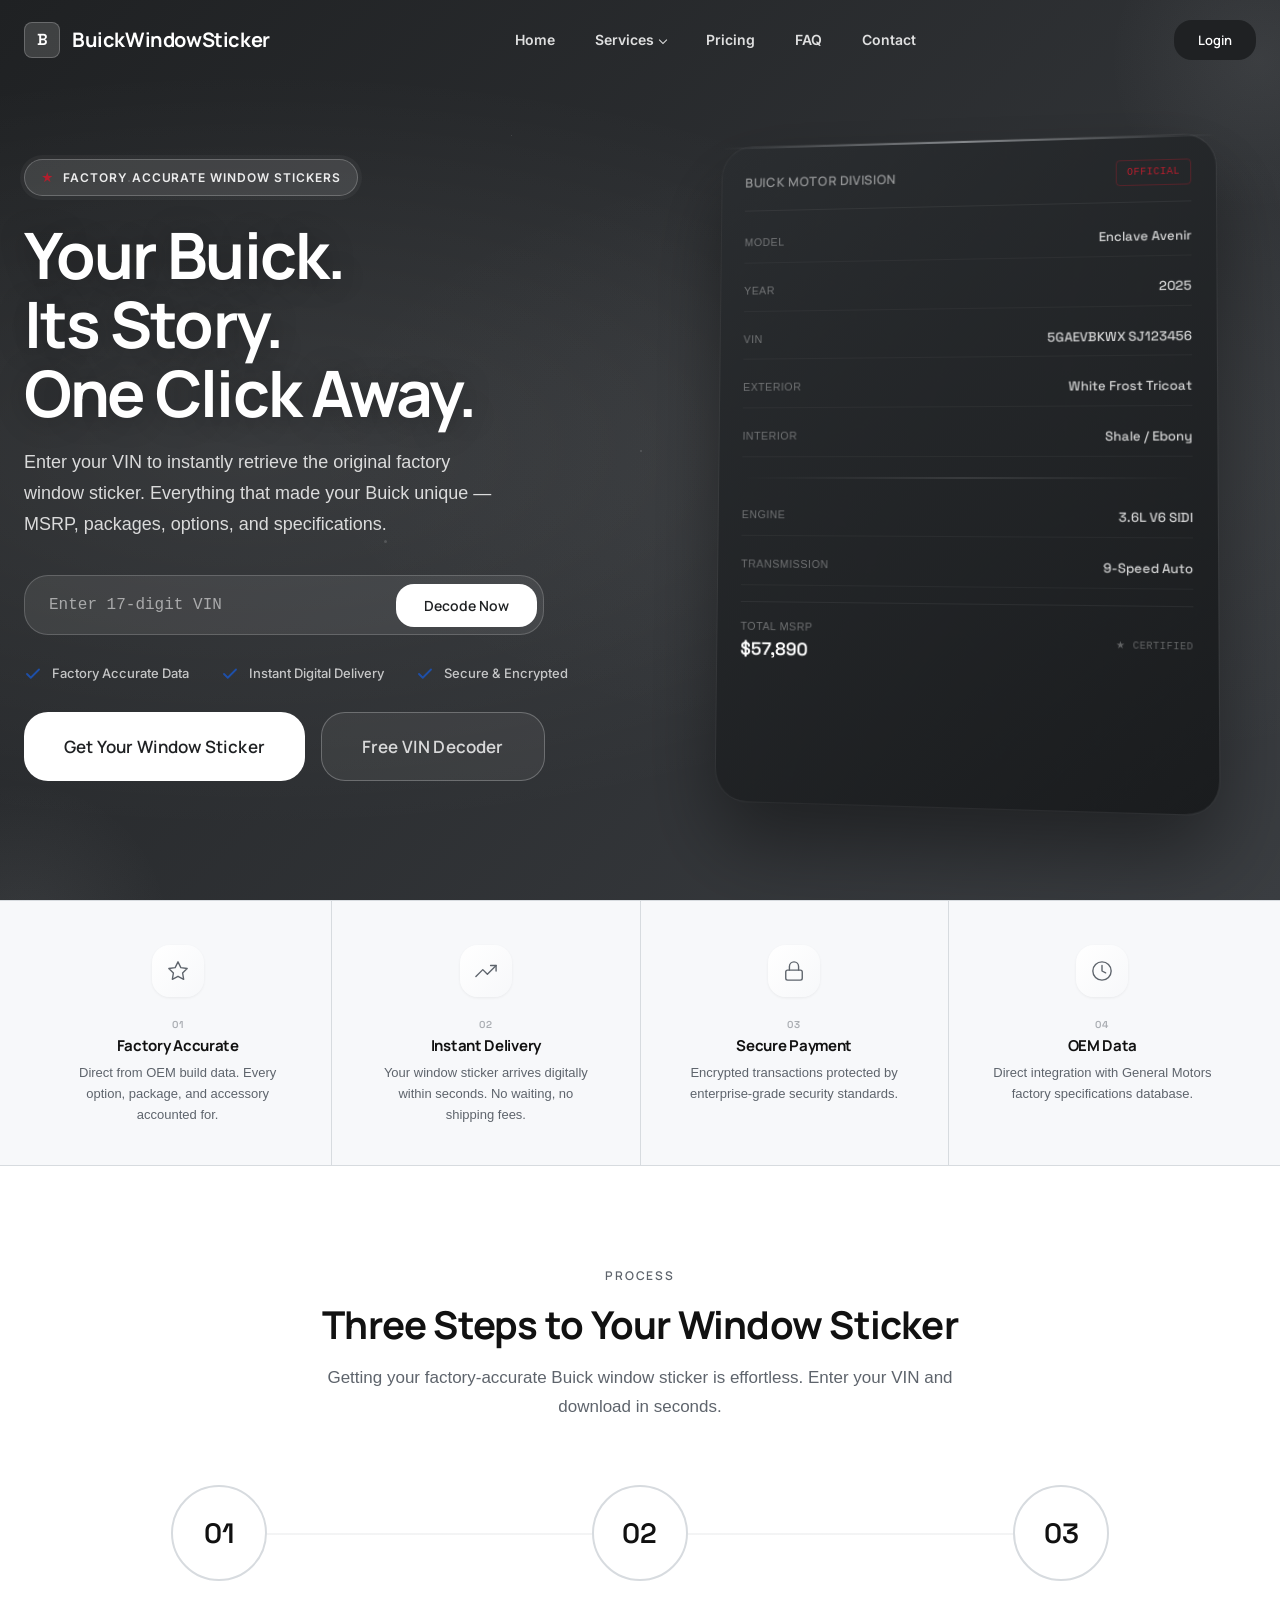
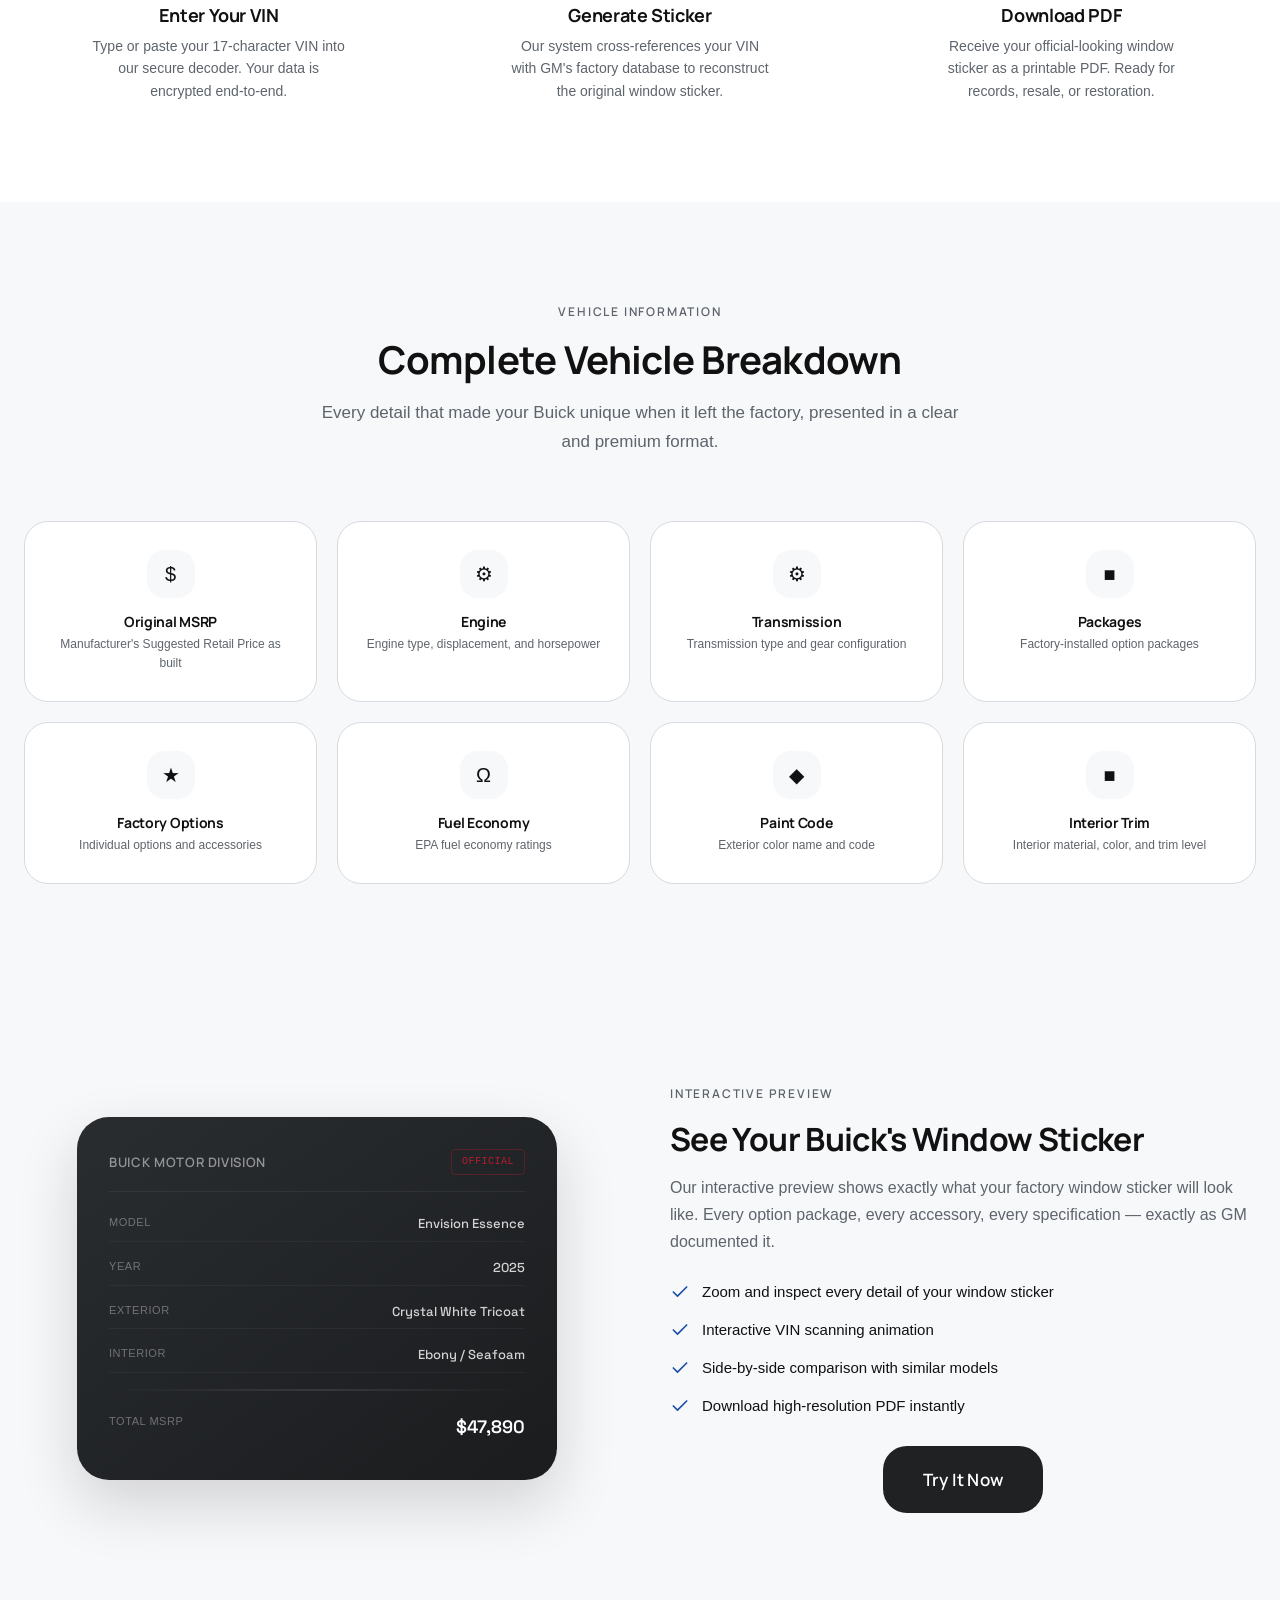
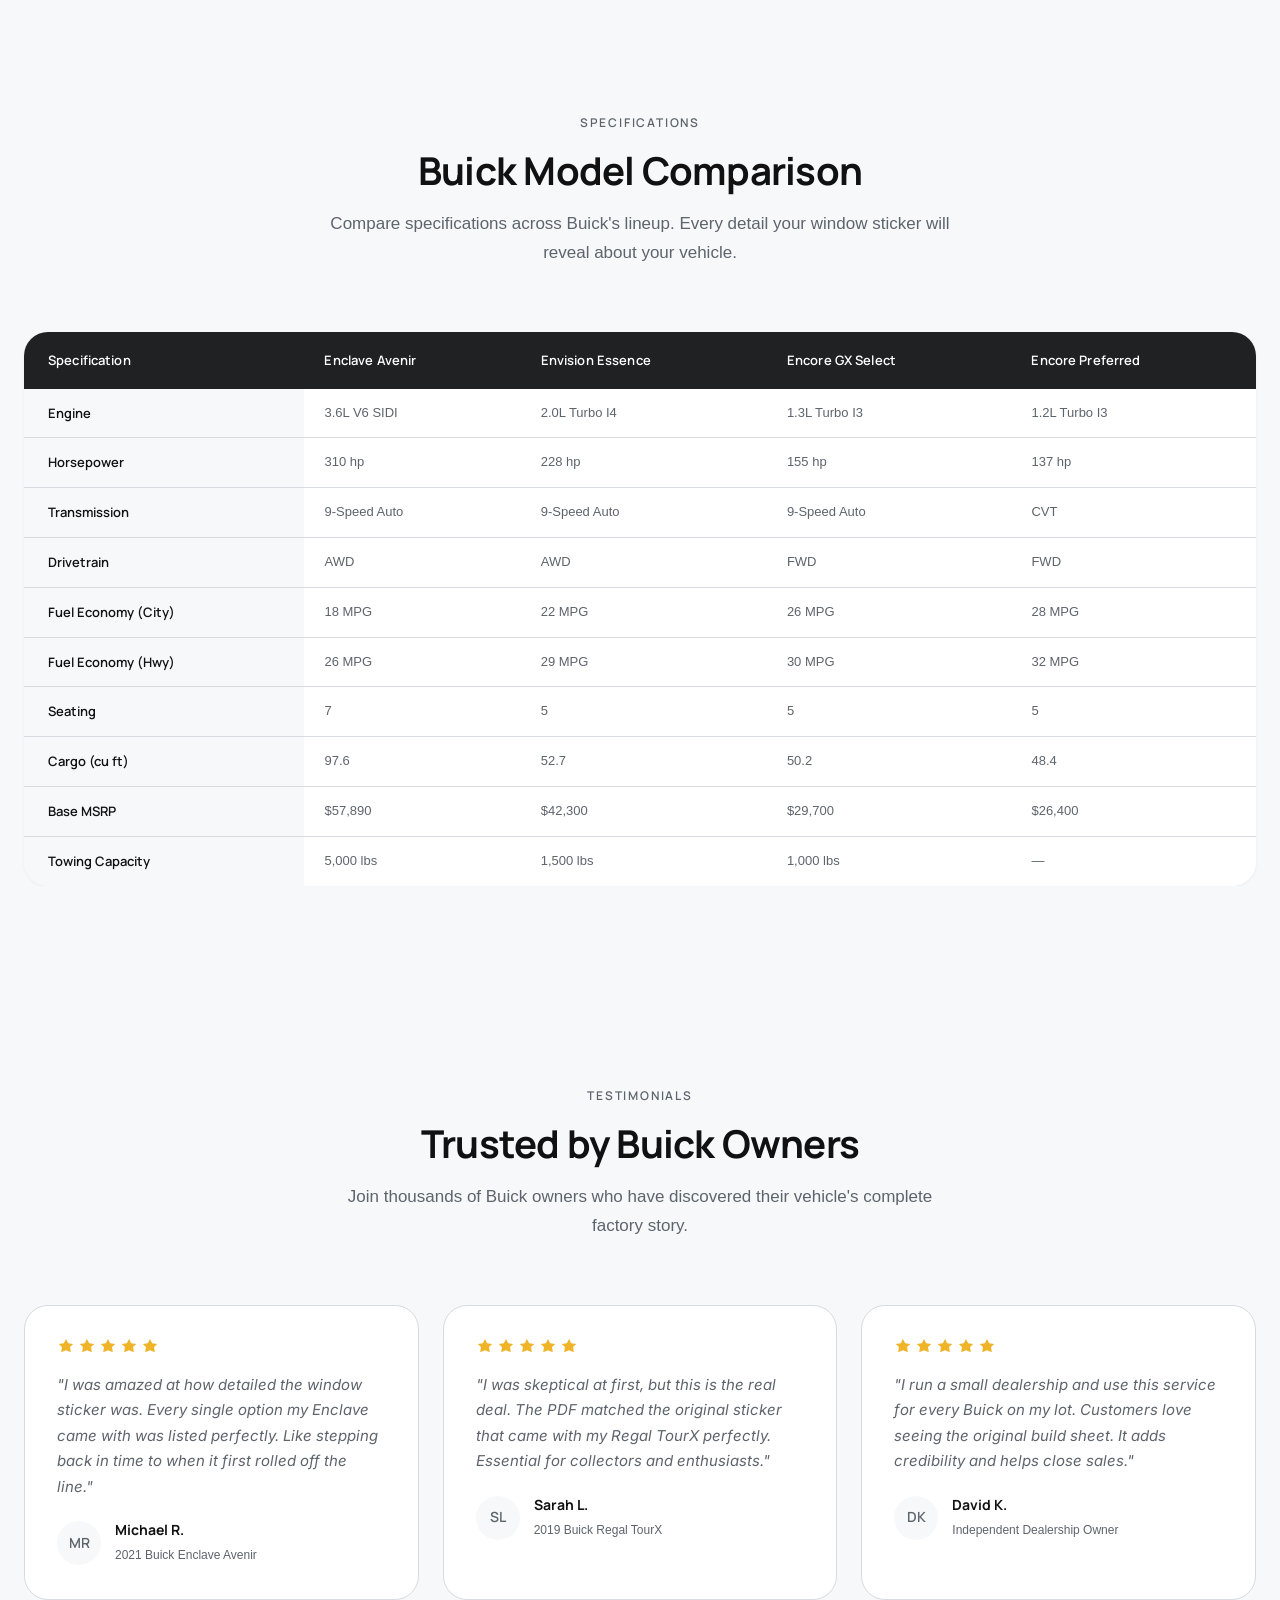
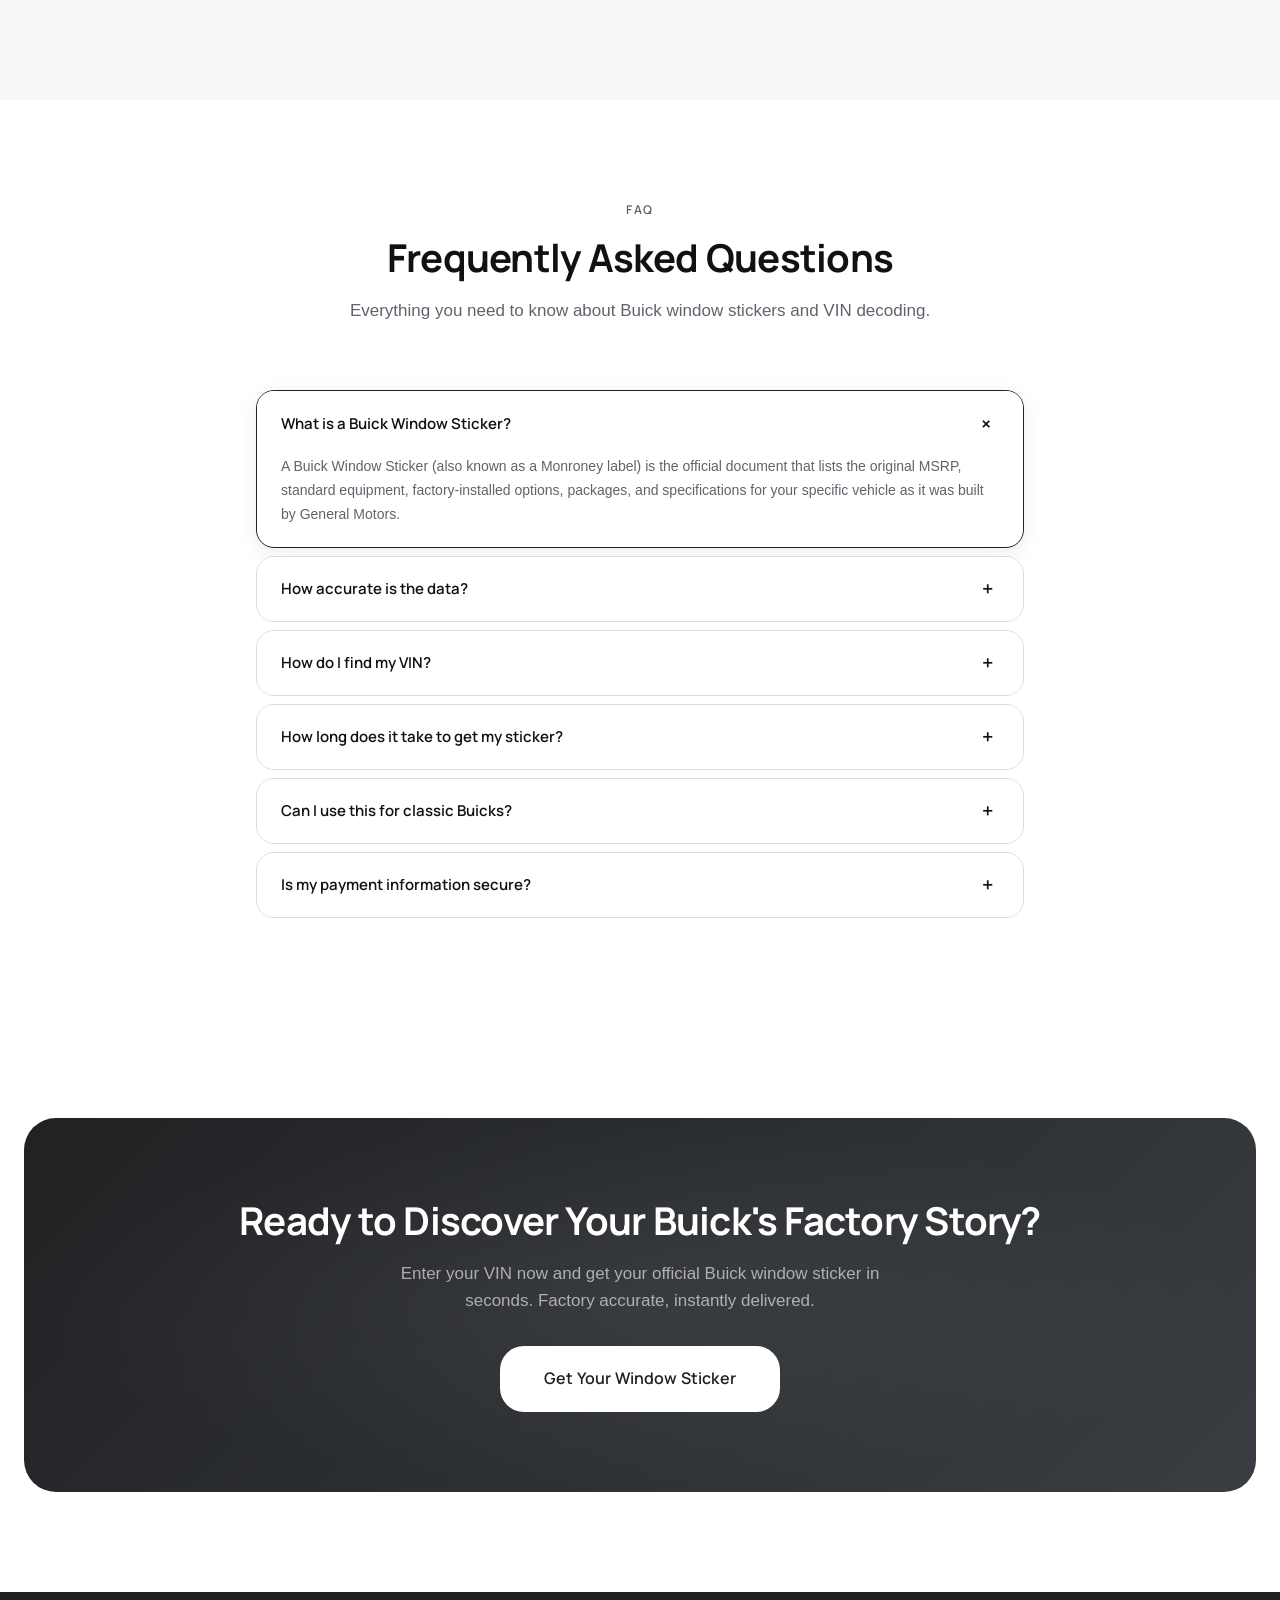
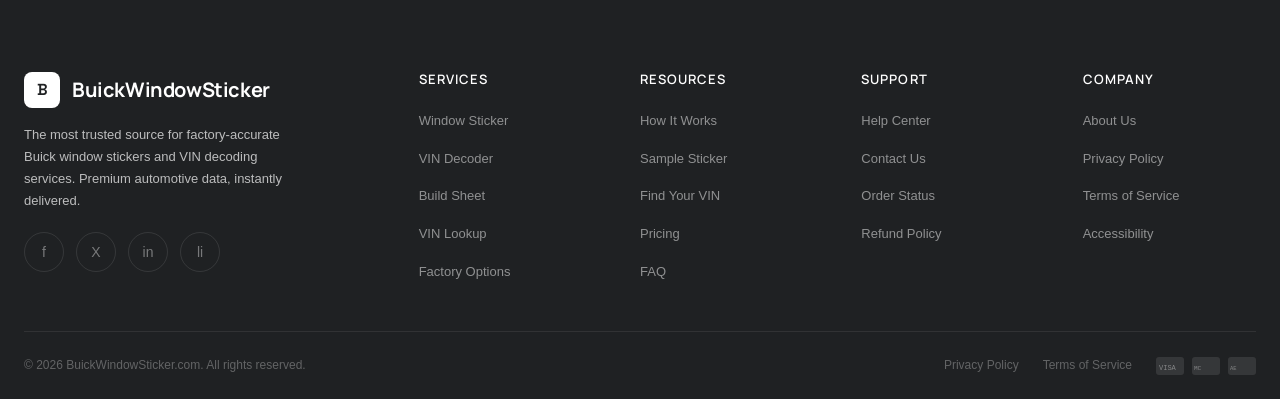
==== commit 8014352e: "Describe your changes" ====
--- a/index.html
+++ b/index.html
@@ -1,4 +1,4 @@
-<!DOCTYPE html><html lang="en">
+﻿<!DOCTYPE html><html lang="en">
 <head>
 <meta charset="UTF-8">
 <meta name="viewport" content="width=device-width,initial-scale=1.0">
@@ -59,12 +59,20 @@
 <div class="mobile-menu">
   <button class="mobile-menu-close" aria-label="Close menu">&times;</button>
   <a href="/">Home</a>
-  <a href="product.html">Buick Window Sticker</a>
-  <a href="vin-decoder.html">VIN Decoder</a>
-  <a href="#">Pricing</a>
+  <span class="mobile-menu-label">Services</span>
+  <a href="product.html" class="mobile-menu-sub">Buick Window Sticker</a>
+  <a href="vin-decoder.html" class="mobile-menu-sub">Build Sheet</a>
+  <a href="vin-decoder.html" class="mobile-menu-sub">VIN Decoder</a>
+  <a href="product.html" class="mobile-menu-sub">VIN Lookup</a>
+  <a href="product.html" class="mobile-menu-sub">Factory Options</a>
+  <span class="mobile-menu-label">Company</span>
+  <a href="#pricing">Pricing</a>
   <a href="#faq">FAQ</a>
   <a href="#contact">Contact</a>
-  <a href="product.html" class="btn btn-primary" style="margin-top:24px">Get Window Sticker</a>
+  <div class="mobile-menu-actions">
+    <a href="#" class="btn btn-primary" style="width:100%;justify-content:center">Login</a>
+    <a href="product.html" class="btn btn-outline" style="width:100%;justify-content:center">Get Window Sticker</a>
+  </div>
 </div>
 
 <section class="hero">
@@ -285,7 +293,7 @@
       <div class="preview-mockup reveal">
         <div style="display:flex;justify-content:space-between;align-items:center;padding-bottom:16px;border-bottom:1px solid rgba(255,255,255,0.06);margin-bottom:16px">
           <span style="font-family:'Manrope',sans-serif;font-size:0.8125rem;font-weight:600;color:rgba(255,255,255,0.5);letter-spacing:0.05em">BUICK MOTOR DIVISION</span>
-          <span style="font-family:'Space Grotesk',monospace;font-size:0.625rem;color:#C9982D;padding:4px 10px;border:1px solid rgba(201,152,45,0.3);border-radius:4px;letter-spacing:0.05em">OFFICIAL</span>
+          <span style="font-family:'Space Grotesk',monospace;font-size:0.625rem;color:#B31E2D;padding:4px 10px;border:1px solid rgba(179,30,45,0.35);border-radius:4px;letter-spacing:0.05em">OFFICIAL</span>
         </div>
         <div style="display:flex;flex-direction:column;gap:10px">
           <div style="display:flex;justify-content:space-between;padding:6px 0;border-bottom:1px solid rgba(255,255,255,0.04)">
--- a/css/style.css
+++ b/css/style.css
@@ -1 +1 @@
-*,*::before,*::after{margin:0;padding:0;box-sizing:border-box}@font-face{font-family:'Manrope';src:url('https://fonts.googleapis.com/css2?family=Manrope:wght@200..800&display=swap');font-display:swap}@font-face{font-family:'Inter';src:url('https://fonts.googleapis.com/css2?family=Inter:wght@300..700&display=swap');font-display:swap}@font-face{font-family:'Space Grotesk';src:url('https://fonts.googleapis.com/css2?family=Space+Grotesk:wght@400..700&display=swap');font-display:swap}:root{--primary:#1F2123;--secondary:#C6C8CA;--accent:#E5E7E9;--surface:#F7F8F9;--bg:#FFFFFF;--card:#FFFFFF;--border:#D9DDE1;--text-primary:#101214;--text-secondary:#62666B;--success:#2E8B57;--warning:#C9982D;--hero-grad:linear-gradient(135deg,#1F2123 0%,#45484D 100%);--btn-grad:linear-gradient(135deg,#C6C8CA 0%,#E5E7E9 100%);--card-grad:linear-gradient(180deg,#FFFFFF 0%,#F7F8F9 100%);--heading:'Manrope',sans-serif;--body:'Inter',sans-serif;--number:'Space Grotesk',monospace;--radius-sm:8px;--radius-md:18px;--radius-lg:24px;--radius-xl:32px;--shadow-sm:0 1px 3px rgba(16,18,20,0.06);--shadow-md:0 4px 20px rgba(16,18,20,0.08);--shadow-lg:0 12px 40px rgba(16,18,20,0.12);--shadow-xl:0 24px 60px rgba(16,18,20,0.16);--transition:250ms cubic-bezier(0.4,0,0.2,1);--nav-height:80px}html{scroll-behavior:smooth;font-size:16px;-webkit-font-smoothing:antialiased;-moz-osx-font-smoothing:grayscale}body{font-family:var(--body);color:var(--text-primary);background:var(--bg);line-height:1.6;overflow-x:hidden}h1,h2,h3,h4,h5,h6{font-family:var(--heading);font-weight:700;line-height:1.2;letter-spacing:-0.02em}.num{font-family:var(--number);letter-spacing:-0.01em}.container{width:100%;max-width:1280px;margin:0 auto;padding:0 24px}.section{padding:100px 0}.section-label{font-family:var(--heading);font-size:0.75rem;font-weight:600;text-transform:uppercase;letter-spacing:0.15em;color:var(--text-secondary);margin-bottom:16px;display:block}.btn{display:inline-flex;align-items:center;justify-content:center;gap:10px;padding:16px 32px;border-radius:var(--radius-md);font-family:var(--heading);font-weight:600;font-size:0.9375rem;letter-spacing:0.01em;border:none;cursor:pointer;transition:all var(--transition);position:relative;overflow:hidden;text-decoration:none}.btn-primary{background:var(--primary);color:#fff}.btn-primary:hover{background:#2d2f32;transform:translateY(-2px);box-shadow:var(--shadow-lg)}.btn-secondary{background:var(--btn-grad);color:var(--primary)}.btn-secondary:hover{transform:translateY(-2px);box-shadow:var(--shadow-lg)}.btn-outline{background:transparent;color:var(--primary);border:1.5px solid var(--border)}.btn-outline:hover{border-color:var(--primary);background:var(--surface)}.btn-lg{padding:20px 40px;font-size:1.0625rem;border-radius:var(--radius-lg)}.glass{background:rgba(255,255,255,0.85);backdrop-filter:blur(20px);-webkit-backdrop-filter:blur(20px);border:1px solid rgba(255,255,255,0.3)}.glass-card{background:rgba(255,255,255,0.7);backdrop-filter:blur(16px);-webkit-backdrop-filter:blur(16px);border:1px solid rgba(255,255,255,0.4);border-radius:var(--radius-lg)}.card{background:var(--card);border-radius:var(--radius-lg);border:1px solid var(--border);padding:32px;transition:all var(--transition)}.card:hover{box-shadow:var(--shadow-lg);transform:translateY(-4px);border-color:transparent}.shimmer{position:relative;overflow:hidden}.shimmer::after{content:'';position:absolute;inset:0;background:linear-gradient(90deg,transparent,rgba(255,255,255,0.15),transparent);transform:translateX(-100%);animation:shimmer 3s infinite}@keyframes shimmer{100%{transform:translateX(100%)}}.reveal{opacity:0;transform:translateY(40px);transition:all 0.8s cubic-bezier(0.16,1,0.3,1)}.reveal.visible{opacity:1;transform:translateY(0)}.reveal-delay-1{transition-delay:100ms}.reveal-delay-2{transition-delay:200ms}.reveal-delay-3{transition-delay:300ms}.reveal-delay-4{transition-delay:400ms}.reveal-delay-5{transition-delay:500ms}.nav{position:fixed;top:0;left:0;right:0;z-index:1000;height:var(--nav-height);transition:all var(--transition);padding:0 24px}.nav.scrolled{background:rgba(255,255,255,0.92);backdrop-filter:blur(24px);-webkit-backdrop-filter:blur(24px);border-bottom:1px solid rgba(217,221,225,0.3);height:68px;box-shadow:0 1px 20px rgba(16,18,20,0.06)}.nav-inner{max-width:1280px;margin:0 auto;display:flex;align-items:center;justify-content:space-between;height:100%}.nav-logo{display:flex;align-items:center;gap:12px;text-decoration:none;color:var(--text-primary);font-family:var(--heading);font-weight:700;font-size:1.25rem;letter-spacing:-0.02em}.nav-logo-icon{width:36px;height:36px;background:var(--primary);border-radius:var(--radius-sm);display:flex;align-items:center;justify-content:center;color:#fff;font-family:var(--number);font-weight:600;font-size:1rem}.nav-links{display:flex;align-items:center;gap:4px;list-style:none}.nav-links a{padding:8px 18px;border-radius:var(--radius-sm);font-size:0.875rem;font-weight:500;color:var(--text-secondary);text-decoration:none;transition:all var(--transition)}.nav-links a:hover{color:var(--text-primary);background:var(--surface)}.nav-links .mega-dropdown{position:static}.mega-dropdown>a{position:relative}.mega-dropdown>a::after{content:'';display:inline-block;width:6px;height:6px;border-right:1.5px solid var(--text-secondary);border-bottom:1.5px solid var(--text-secondary);transform:rotate(45deg);margin-left:6px;margin-bottom:2px;transition:all var(--transition)}.mega-dropdown:hover>a::after{transform:rotate(-135deg);margin-bottom:-2px}.mega-menu{position:absolute;top:100%;left:0;right:0;max-width:1280px;margin:0 auto;left:50%;transform:translateX(-50%) translateY(12px);background:rgba(255,255,255,0.97);backdrop-filter:blur(24px);-webkit-backdrop-filter:blur(24px);border-radius:var(--radius-lg);border:1px solid rgba(217,221,225,0.3);padding:28px 32px;display:grid;grid-template-columns:1fr 1fr 1.2fr;gap:32px;opacity:0;visibility:hidden;transition:all 0.3s cubic-bezier(0.16,1,0.3,1);box-shadow:var(--shadow-xl)}.mega-dropdown:hover .mega-menu,.mega-menu.show{opacity:1;visibility:visible;transform:translateX(-50%) translateY(8px)}.mega-col{display:flex;flex-direction:column;gap:4px}.mega-heading{font-family:var(--heading);font-size:0.6875rem;font-weight:600;text-transform:uppercase;letter-spacing:0.1em;color:var(--text-secondary);margin-bottom:12px;padding-bottom:8px;border-bottom:1px solid var(--border)}.mega-col a{display:flex;flex-direction:column;gap:2px;padding:12px 14px;border-radius:var(--radius-sm);text-decoration:none;transition:all var(--transition);position:relative;padding-left:52px;min-height:48px;justify-content:center}.mega-col a:hover{background:var(--surface)}.mega-col a .mm-icon{position:absolute;left:14px;top:50%;transform:translateY(-50%);width:28px;height:28px;background:var(--surface);border-radius:6px;display:flex;align-items:center;justify-content:center;font-size:0.625rem;font-weight:600;color:var(--text-secondary);flex-shrink:0;font-family:var(--number);transition:all var(--transition)}.mega-col a:hover .mm-icon{background:var(--primary);color:#fff}.mega-col a strong{font-family:var(--heading);font-size:0.8125rem;font-weight:600;color:var(--text-primary);line-height:1.3}.mega-col a .mm-desc{display:block;font-size:0.6875rem;color:var(--text-secondary);line-height:1.3;white-space:normal}.mega-feat-card{background:var(--surface);border-radius:var(--radius-md);padding:20px;border:1px solid var(--border);display:flex;flex-direction:column;gap:10px}.mega-feat-badge{display:inline-block;padding:3px 10px;background:var(--primary);color:#fff;border-radius:100px;font-size:0.625rem;font-weight:600;text-transform:uppercase;letter-spacing:0.05em;width:fit-content}.mega-feat-card strong{font-family:var(--heading);font-size:1rem;font-weight:700;color:var(--text-primary)}.mega-feat-card p{font-size:0.75rem;color:var(--text-secondary);line-height:1.5;margin:0}.mega-feat-card .btn{margin-top:4px}.nav-cta{padding:10px 24px;background:var(--primary);color:#fff;border-radius:var(--radius-md);font-size:0.8125rem;font-weight:600;font-family:var(--heading);text-decoration:none;transition:all var(--transition);margin-left:12px}.nav-cta:hover{background:#2d2f32;transform:translateY(-1px);box-shadow:var(--shadow-md)}.nav-toggle{display:none;flex-direction:column;gap:5px;cursor:pointer;padding:4px;background:none;border:none}.nav-toggle span{display:block;width:24px;height:2px;background:var(--text-primary);border-radius:2px;transition:all var(--transition)}.nav-toggle.active span:nth-child(1){transform:rotate(45deg) translate(5px,5px)}.nav-toggle.active span:nth-child(2){opacity:0}.nav-toggle.active span:nth-child(3){transform:rotate(-45deg) translate(5px,-5px)}.mobile-menu{position:fixed;top:0;left:0;right:0;bottom:0;background:rgba(255,255,255,0.98);backdrop-filter:blur(32px);-webkit-backdrop-filter:blur(32px);z-index:999;display:flex;flex-direction:column;align-items:center;justify-content:center;opacity:0;visibility:hidden;transition:all 0.4s cubic-bezier(0.16,1,0.3,1)}.mobile-menu.open{opacity:1;visibility:visible}.mobile-menu a{font-family:var(--heading);font-size:1.5rem;font-weight:600;color:var(--text-primary);text-decoration:none;padding:16px 0;transition:color var(--transition)}.mobile-menu a:hover{color:var(--text-secondary)}.mobile-menu-close{position:absolute;top:24px;right:24px;width:44px;height:44px;display:flex;align-items:center;justify-content:center;background:var(--surface);border:none;border-radius:50%;cursor:pointer;font-size:1.25rem;transition:all var(--transition)}.mobile-menu-close:hover{background:var(--border)}.hero{min-height:100vh;display:flex;align-items:center;position:relative;background:var(--hero-grad);overflow:hidden;padding:120px 0 80px}.hero-overlay{position:absolute;inset:0;background:radial-gradient(ellipse at 20% 50%,rgba(255,255,255,0.08) 0%,transparent 60%),radial-gradient(ellipse at 80% 50%,rgba(198,200,202,0.06) 0%,transparent 50%);pointer-events:none}.hero-particles{position:absolute;inset:0;overflow:hidden;pointer-events:none}.hero-particle{position:absolute;width:2px;height:2px;background:rgba(255,255,255,0.15);border-radius:50%;animation:float 8s infinite}.hero-particle:nth-child(1){top:20%;left:10%;animation-delay:0s}.hero-particle:nth-child(2){top:60%;left:30%;animation-delay:2s;width:3px;height:3px}.hero-particle:nth-child(3){top:30%;right:20%;animation-delay:4s}.hero-particle:nth-child(4){top:70%;right:40%;animation-delay:6s;width:3px;height:3px}.hero-particle:nth-child(5){top:50%;left:50%;animation-delay:1s;width:2px;height:2px}.hero-particle:nth-child(6){top:15%;right:60%;animation-delay:3s;width:1px;height:1px}.hero-particle:nth-child(7){top:80%;left:20%;animation-delay:5s;width:3px;height:3px}.hero-particle:nth-child(8){top:40%;right:10%;animation-delay:7s}@keyframes float{0%,100%{transform:translateY(0) scale(1);opacity:0.15}50%{transform:translateY(-30px) scale(1.5);opacity:0.4}}.hero-grid{display:grid;grid-template-columns:1fr 1fr;gap:60px;align-items:center;position:relative;z-index:1}.hero-badge{display:inline-flex;align-items:center;gap:8px;padding:8px 16px;background:rgba(255,255,255,0.08);border:1px solid rgba(255,255,255,0.12);border-radius:100px;font-size:0.75rem;font-weight:500;color:rgba(255,255,255,0.7);text-transform:uppercase;letter-spacing:0.08em;margin-bottom:24px}.hero-badge span{color:#fff;font-weight:600}.hero h1{font-size:clamp(2.5rem,5vw,4.25rem);color:#fff;margin-bottom:20px;letter-spacing:-0.03em;line-height:1.08}.hero p{font-size:1.125rem;color:rgba(255,255,255,0.65);max-width:480px;margin-bottom:36px;line-height:1.7}.hero-actions{display:flex;gap:16px;flex-wrap:wrap}.hero-actions .btn-primary{background:#fff;color:var(--primary)}.hero-actions .btn-primary:hover{background:var(--accent)}.hero-actions .btn-outline{border-color:rgba(255,255,255,0.25);color:rgba(255,255,255,0.8)}.hero-actions .btn-outline:hover{border-color:rgba(255,255,255,0.5);background:rgba(255,255,255,0.05);color:#fff}.hero-search{background:rgba(255,255,255,0.06);border:1px solid rgba(255,255,255,0.12);border-radius:var(--radius-lg);padding:6px;display:flex;align-items:center;max-width:520px;margin-bottom:28px;transition:all var(--transition)}.hero-search:focus-within{border-color:rgba(255,255,255,0.3);background:rgba(255,255,255,0.08)}.hero-search input{flex:1;background:transparent;border:none;padding:14px 18px;font-family:var(--number);font-size:1rem;color:#fff;outline:none}.hero-search input::placeholder{color:rgba(255,255,255,0.35)}.hero-search button{padding:12px 28px;background:#fff;color:var(--primary);border:none;border-radius:var(--radius-md);font-family:var(--heading);font-weight:600;font-size:0.875rem;cursor:pointer;transition:all var(--transition)}.hero-search button:hover{background:var(--accent);transform:translateX(-2px)}.hero-trust{display:flex;gap:32px;flex-wrap:wrap}.hero-trust-item{display:flex;align-items:center;gap:10px;font-size:0.8125rem;color:rgba(255,255,255,0.5)}.hero-trust-item svg{width:18px;height:18px;color:var(--success);flex-shrink:0}.hero-visual{position:relative;display:flex;align-items:center;justify-content:center}.hero-mockup{position:relative;width:100%;max-width:500px;aspect-ratio:3/4;background:linear-gradient(145deg,#2a2d30,#1a1c1e);border-radius:var(--radius-xl);padding:24px;box-shadow:0 40px 80px rgba(0,0,0,0.4),0 0 0 1px rgba(255,255,255,0.06);transform:perspective(1000px) rotateY(-5deg) rotateX(2deg);transition:all 0.6s cubic-bezier(0.16,1,0.3,1)}.hero-mockup:hover{transform:perspective(1000px) rotateY(0deg) rotateX(0deg)}.mockup-header{display:flex;justify-content:space-between;align-items:center;padding-bottom:16px;border-bottom:1px solid rgba(255,255,255,0.06);margin-bottom:16px}.mockup-brand{font-family:var(--heading);font-size:0.8125rem;font-weight:600;color:rgba(255,255,255,0.5);letter-spacing:0.05em}.mockup-badge{font-family:var(--number);font-size:0.625rem;color:var(--warning);padding:4px 10px;border:1px solid rgba(201,152,45,0.3);border-radius:4px;letter-spacing:0.05em}.mockup-content{display:flex;flex-direction:column;gap:12px}.mockup-row{display:flex;justify-content:space-between;padding:8px 0;border-bottom:1px solid rgba(255,255,255,0.04)}.mockup-label{font-size:0.6875rem;color:rgba(255,255,255,0.35);text-transform:uppercase;letter-spacing:0.05em}.mockup-value{font-family:var(--number);font-size:0.8125rem;color:rgba(255,255,255,0.8);font-weight:500}.mockup-divider{height:2px;background:linear-gradient(90deg,transparent,rgba(255,255,255,0.1),transparent);margin:8px 0}.mockup-footer{margin-top:16px;padding-top:16px;border-top:1px solid rgba(255,255,255,0.06);display:flex;justify-content:space-between;align-items:center}.mockup-total-label{font-size:0.6875rem;color:rgba(255,255,255,0.35);text-transform:uppercase;letter-spacing:0.05em}.mockup-total-value{font-family:var(--number);font-size:1.125rem;font-weight:600;color:#fff}.mockup-scan-line{position:absolute;top:0;left:0;right:0;height:2px;background:linear-gradient(90deg,transparent,var(--secondary),transparent);opacity:0.6;animation:scanLine 3s ease-in-out infinite}@keyframes scanLine{0%,100%{top:0;opacity:0.3}50%{top:100%;opacity:0.8}}.hero-glow{position:absolute;width:300px;height:300px;border-radius:50%;background:radial-gradient(circle,rgba(198,200,202,0.08),transparent 70%);pointer-events:none}.hero-glow-1{top:-10%;right:-10%}.hero-glow-2{bottom:-20%;left:-10%}.trust-strip{background:var(--surface);border-top:1px solid var(--border);border-bottom:1px solid var(--border);position:relative}.trust-strip::before{content:'';position:absolute;top:0;left:0;right:0;height:1px;background:linear-gradient(90deg,transparent,var(--secondary),transparent);opacity:0.3}.trust-grid{display:grid;grid-template-columns:repeat(4,1fr);gap:1px;background:var(--border)}.trust-item{background:var(--surface);padding:44px 32px 40px;text-align:center;transition:all var(--transition);position:relative;overflow:hidden}.trust-item::after{content:'';position:absolute;bottom:0;left:50%;transform:translateX(-50%);width:0;height:2px;background:var(--primary);transition:all var(--transition);border-radius:2px}.trust-item:hover::after{width:60%}.trust-item:hover{background:#fff}.trust-icon{width:52px;height:52px;margin:0 auto 20px;background:linear-gradient(135deg,var(--card),var(--surface));border-radius:var(--radius-md);display:flex;align-items:center;justify-content:center;font-size:1.25rem;box-shadow:var(--shadow-sm);transition:all var(--transition);color:var(--text-secondary)}.trust-icon svg{width:22px;height:22px}.trust-item:hover .trust-icon{box-shadow:var(--shadow-md);transform:scale(1.08);color:var(--primary);background:linear-gradient(135deg,#fff,var(--surface))}.trust-count{font-family:var(--number);font-size:0.625rem;font-weight:600;letter-spacing:0.1em;color:var(--text-secondary);margin-bottom:4px;opacity:0.5}.trust-item h4{font-size:0.9375rem;margin-bottom:8px;color:var(--text-primary)}.trust-item p{font-size:0.8125rem;color:var(--text-secondary);max-width:220px;margin:0 auto;line-height:1.6}.section-header{text-align:center;max-width:640px;margin:0 auto 64px}.section-header h2{font-size:clamp(1.75rem,3vw,2.75rem);color:var(--text-primary);margin-bottom:16px}.section-header p{font-size:1.0625rem;color:var(--text-secondary);line-height:1.7}.steps{display:grid;grid-template-columns:repeat(3,1fr);gap:32px;position:relative}.steps::before{content:'';position:absolute;top:48px;left:calc(16.67% + 16px);right:calc(16.67% + 16px);height:2px;background:linear-gradient(90deg,var(--secondary),var(--secondary),var(--secondary));opacity:0.2}.step{text-align:center;position:relative}.step-number{width:96px;height:96px;margin:0 auto 24px;background:var(--card);border-radius:50%;border:2px solid var(--border);display:flex;align-items:center;justify-content:center;font-family:var(--number);font-size:1.75rem;font-weight:600;color:var(--text-primary);transition:all var(--transition)}.step:hover .step-number{border-color:var(--primary);box-shadow:var(--shadow-md);transform:scale(1.05)}.step h4{font-size:1.125rem;margin-bottom:8px}.step p{font-size:0.875rem;color:var(--text-secondary);max-width:260px;margin:0 auto}.vehicle-grid{display:grid;grid-template-columns:repeat(4,1fr);gap:20px}.vehicle-card{background:var(--card);border-radius:var(--radius-lg);border:1px solid var(--border);padding:28px 24px;text-align:center;transition:all var(--transition);cursor:default}.vehicle-card:hover{box-shadow:var(--shadow-lg);transform:translateY(-6px);border-color:transparent}.vehicle-icon{width:48px;height:48px;margin:0 auto 16px;background:var(--surface);border-radius:var(--radius-md);display:flex;align-items:center;justify-content:center;font-size:1.25rem;transition:all var(--transition)}.vehicle-card:hover .vehicle-icon{background:var(--primary);color:#fff}.vehicle-card h5{font-size:0.875rem;margin-bottom:4px}.vehicle-card p{font-size:0.75rem;color:var(--text-secondary)}.preview-section{background:var(--surface)}.preview-showcase{display:grid;grid-template-columns:1fr 1fr;gap:60px;align-items:center}.preview-mockup{width:100%;max-width:480px;margin:0 auto;background:linear-gradient(145deg,#2a2d30,#1a1c1e);border-radius:var(--radius-xl);padding:32px;box-shadow:var(--shadow-xl);transition:all 0.6s cubic-bezier(0.16,1,0.3,1)}.preview-mockup:hover{transform:scale(1.02)}.preview-content h3{font-size:clamp(1.5rem,2.5vw,2.25rem);margin-bottom:16px}.preview-content p{font-size:1rem;color:var(--text-secondary);line-height:1.7;margin-bottom:24px}.preview-features{display:flex;flex-direction:column;gap:14px;margin-bottom:28px}.preview-feat{display:flex;align-items:center;gap:12px;font-size:0.9375rem}.preview-feat svg{width:20px;height:20px;color:var(--success);flex-shrink:0;stroke-width:2}.comparison-grid{display:grid;grid-template-columns:1fr 1fr;gap:32px}.compare-card{border-radius:var(--radius-xl);padding:40px 36px;position:relative}.compare-card.featured{background:var(--primary);color:#fff;box-shadow:var(--shadow-xl)}.compare-card:not(.featured){background:var(--card);border:1px solid var(--border)}.compare-badge{display:inline-block;padding:4px 12px;border-radius:100px;font-size:0.6875rem;font-weight:600;text-transform:uppercase;letter-spacing:0.08em;margin-bottom:16px}.compare-card.featured .compare-badge{background:rgba(255,255,255,0.12);color:rgba(255,255,255,0.7)}.compare-card:not(.featured) .compare-badge{background:var(--surface);color:var(--text-secondary)}.compare-card h4{font-size:1.5rem;margin-bottom:8px}.compare-card.featured h4{color:#fff}.compare-card:not(.featured) h4{color:var(--text-primary)}.compare-card .price{font-family:var(--number);font-size:2.5rem;font-weight:700;margin-bottom:20px}.compare-card.featured .price{color:#fff}.compare-card:not(.featured) .price{color:var(--text-primary)}.compare-list{list-style:none;display:flex;flex-direction:column;gap:12px;margin-bottom:28px}.compare-list li{display:flex;align-items:center;gap:10px;font-size:0.875rem;padding:8px 0;border-bottom:1px solid rgba(217,221,225,0.2)}.compare-list li:last-child{border-bottom:none}.compare-list li svg{width:18px;height:18px;flex-shrink:0}.compare-card.featured .compare-list li{border-color:rgba(255,255,255,0.1);color:rgba(255,255,255,0.8)}.compare-card:not(.featured) .compare-list li{color:var(--text-secondary)}.compare-card.featured .btn{background:#fff;color:var(--primary)}.compare-card.featured .btn:hover{background:var(--accent);color:var(--primary)}.testimonials{background:var(--surface)}.testimonial-grid{display:grid;grid-template-columns:repeat(3,1fr);gap:24px}.testimonial-card{background:var(--card);border-radius:var(--radius-lg);padding:32px;border:1px solid var(--border);transition:all var(--transition)}.testimonial-card:hover{box-shadow:var(--shadow-lg);transform:translateY(-4px)}.testimonial-stars{display:flex;gap:3px;margin-bottom:16px}.testimonial-stars svg{width:18px;height:18px;color:#f0b429;fill:#f0b429}.testimonial-card blockquote{font-size:0.9375rem;color:var(--text-secondary);line-height:1.7;margin-bottom:20px;font-style:italic}.testimonial-author{display:flex;align-items:center;gap:14px}.testimonial-avatar{width:44px;height:44px;border-radius:50%;background:var(--surface);display:flex;align-items:center;justify-content:center;font-family:var(--heading);font-weight:600;font-size:0.875rem;color:var(--text-secondary)}.testimonial-info strong{display:block;font-size:0.875rem;font-family:var(--heading)}.testimonial-info span{font-size:0.75rem;color:var(--text-secondary)}.faq-grid{max-width:768px;margin:0 auto;display:flex;flex-direction:column;gap:8px}.faq-item{border-radius:var(--radius-md);border:1px solid var(--border);overflow:hidden;transition:all var(--transition)}.faq-item.active{border-color:var(--primary);box-shadow:var(--shadow-md)}.faq-question{width:100%;display:flex;align-items:center;justify-content:space-between;padding:20px 24px;background:var(--card);border:none;cursor:pointer;font-family:var(--heading);font-size:0.9375rem;font-weight:600;color:var(--text-primary);text-align:left;transition:all var(--transition)}.faq-question:hover{background:var(--surface)}.faq-item.active .faq-question{color:var(--text-primary)}.faq-icon{width:24px;height:24px;display:flex;align-items:center;justify-content:center;transition:all var(--transition);flex-shrink:0;font-size:1.25rem}.faq-item.active .faq-icon{transform:rotate(45deg)}.faq-answer{padding:0 24px;max-height:0;overflow:hidden;transition:all 0.4s cubic-bezier(0.16,1,0.3,1)}.faq-item.active .faq-answer{max-height:300px;padding:0 24px 20px}.faq-answer p{font-size:0.875rem;color:var(--text-secondary);line-height:1.7}.cta-banner{background:var(--hero-grad);border-radius:var(--radius-xl);padding:80px 64px;text-align:center;position:relative;overflow:hidden}.cta-banner::before{content:'';position:absolute;inset:0;background:radial-gradient(ellipse at center,rgba(255,255,255,0.06) 0%,transparent 70%);pointer-events:none}.cta-banner h2{font-size:clamp(1.75rem,3vw,2.75rem);color:#fff;margin-bottom:16px;position:relative}.cta-banner p{font-size:1.0625rem;color:rgba(255,255,255,0.6);max-width:520px;margin:0 auto 32px;position:relative}.cta-banner .btn{position:relative}.cta-banner .btn-primary{background:#fff;color:var(--primary);padding:20px 44px;font-size:1rem}.cta-banner .btn-primary:hover{background:var(--accent)}.spec-table-wrap{overflow-x:auto;margin:0 -4px;padding:0 4px}.spec-table{width:100%;border-collapse:separate;border-spacing:0;font-size:0.875rem;text-align:left;border-radius:var(--radius-lg);overflow:hidden;box-shadow:var(--shadow-sm)}.spec-table thead{background:var(--primary)}.spec-table th{font-family:var(--heading);font-weight:600;font-size:0.8125rem;color:#fff;padding:18px 20px;white-space:nowrap;letter-spacing:0.01em}.spec-table th:first-child{padding-left:24px}.spec-table td{padding:14px 20px;border-bottom:1px solid var(--border);color:var(--text-secondary);font-size:0.8125rem;background:var(--card);transition:background var(--transition)}.spec-table td:first-child{padding-left:24px;font-family:var(--heading);font-weight:600;color:var(--text-primary);font-size:0.8125rem;background:var(--surface)}.spec-table tbody tr:hover td{background:var(--surface)}.spec-table tbody tr:hover td:first-child{background:var(--border)}.spec-table tbody tr:last-child td{border-bottom:none}@media(max-width:768px){.spec-table,.spec-table thead,.spec-table tbody,.spec-table th,.spec-table td,.spec-table tr{display:block}.spec-table thead{position:absolute;top:-9999px;left:-9999px;visibility:hidden}.spec-table tr{background:var(--card);border-radius:var(--radius-lg);border:1px solid var(--border);padding:20px 24px;margin-bottom:16px;box-shadow:var(--shadow-sm)}.spec-table tr:hover{box-shadow:var(--shadow-md)}.spec-table td{display:flex;justify-content:space-between;align-items:center;padding:10px 0;border-bottom:1px solid var(--border);background:transparent!important;font-size:0.8125rem}.spec-table td:last-child{border-bottom:none}.spec-table td:first-child{display:none}.spec-table td::before{content:attr(data-label);font-family:var(--heading);font-weight:600;color:var(--text-primary);font-size:0.75rem}.spec-table tbody tr:hover td{background:transparent!important}}.footer{background:var(--primary);color:rgba(255,255,255,0.7);padding:80px 0 0}.footer-grid{display:grid;grid-template-columns:2fr 1fr 1fr 1fr 1fr;gap:48px;padding-bottom:48px;border-bottom:1px solid rgba(255,255,255,0.08)}.footer-brand .nav-logo{color:#fff;margin-bottom:16px}.footer-brand p{font-size:0.8125rem;line-height:1.7;max-width:280px}.footer h5{font-family:var(--heading);font-size:0.8125rem;font-weight:600;color:#fff;text-transform:uppercase;letter-spacing:0.08em;margin-bottom:20px}.footer-links{list-style:none;display:flex;flex-direction:column;gap:12px}.footer-links a{font-size:0.8125rem;color:rgba(255,255,255,0.5);text-decoration:none;transition:all var(--transition)}.footer-links a:hover{color:#fff}.footer-social{display:flex;gap:12px;margin-top:20px}.footer-social a{width:40px;height:40px;border-radius:50%;border:1px solid rgba(255,255,255,0.1);display:flex;align-items:center;justify-content:center;color:rgba(255,255,255,0.4);text-decoration:none;font-size:0.875rem;transition:all var(--transition)}.footer-social a:hover{border-color:rgba(255,255,255,0.3);color:#fff;background:rgba(255,255,255,0.05)}.footer-bottom{display:flex;align-items:center;justify-content:space-between;padding:24px 0;font-size:0.75rem;color:rgba(255,255,255,0.3)}.footer-bottom-links{display:flex;gap:24px;list-style:none}.footer-bottom-links a{color:rgba(255,255,255,0.3);text-decoration:none;transition:all var(--transition)}.footer-bottom-links a:hover{color:#fff}.page-hero{background:var(--hero-grad);padding:140px 0 80px;position:relative;overflow:hidden}.page-hero h1{font-size:clamp(2rem,4vw,3.5rem);color:#fff;margin-bottom:14px}.page-hero p{font-size:1.0625rem;color:rgba(255,255,255,0.6);max-width:560px}.product-showcase{display:grid;grid-template-columns:1fr 1fr;gap:60px;align-items:start}.product-sticky{position:sticky;top:100px}.product-info h2{font-size:clamp(1.5rem,2.5vw,2.25rem);margin-bottom:16px}.product-info p{font-size:1rem;color:var(--text-secondary);line-height:1.7;margin-bottom:24px}.product-features{display:grid;grid-template-columns:1fr 1fr;gap:16px;margin-bottom:28px}.product-feat{display:flex;align-items:flex-start;gap:12px;padding:16px;background:var(--surface);border-radius:var(--radius-md)}.product-feat-icon{width:36px;height:36px;background:var(--card);border-radius:var(--radius-sm);display:flex;align-items:center;justify-content:center;font-size:0.875rem;flex-shrink:0;box-shadow:var(--shadow-sm)}.product-feat-text strong{display:block;font-size:0.875rem;font-family:var(--heading);margin-bottom:2px}.product-feat-text span{font-size:0.75rem;color:var(--text-secondary)}.product-price{font-family:var(--number);font-size:2.5rem;font-weight:700;color:var(--primary);margin-bottom:24px}.product-price small{font-size:0.875rem;font-weight:400;color:var(--text-secondary);font-family:var(--body)}.product-cta{display:flex;gap:12px;flex-wrap:wrap}.vin-input-group{display:flex;gap:0;max-width:480px;margin-bottom:28px;border-radius:var(--radius-lg);overflow:hidden;box-shadow:var(--shadow-md)}.vin-input-group input{flex:1;padding:18px 20px;border:1.5px solid var(--border);border-right:none;font-family:var(--number);font-size:1rem;text-transform:uppercase;letter-spacing:0.15em;outline:none;transition:all var(--transition)}.vin-input-group input:focus{border-color:var(--primary)}.vin-input-group button{padding:18px 32px;background:var(--primary);color:#fff;border:none;font-family:var(--heading);font-weight:600;font-size:0.875rem;cursor:pointer;transition:all var(--transition);white-space:nowrap}.vin-input-group button:hover{background:#2d2f32}.section-alt{background:var(--surface)}.specs-grid{display:grid;grid-template-columns:repeat(3,1fr);gap:24px}.spec-card{background:var(--card);border-radius:var(--radius-lg);padding:28px 24px;border:1px solid var(--border);transition:all var(--transition)}.spec-card:hover{box-shadow:var(--shadow-md);transform:translateY(-2px)}.spec-label{font-size:0.75rem;color:var(--text-secondary);text-transform:uppercase;letter-spacing:0.05em;margin-bottom:4px}.spec-value{font-family:var(--number);font-size:1.25rem;font-weight:600;color:var(--text-primary)}.timeline{position:relative;padding-left:40px}.timeline::before{content:'';position:absolute;left:15px;top:0;bottom:0;width:2px;background:var(--border)}.timeline-item{position:relative;padding-bottom:32px}.timeline-item:last-child{padding-bottom:0}.timeline-dot{position:absolute;left:-33px;top:4px;width:12px;height:12px;border-radius:50%;background:var(--card);border:2px solid var(--primary)}.timeline-item.active .timeline-dot{background:var(--primary)}.timeline-content h5{font-size:0.9375rem;margin-bottom:4px}.timeline-content p{font-size:0.8125rem;color:var(--text-secondary)}.glass-card-spec{background:rgba(255,255,255,0.6);backdrop-filter:blur(20px);-webkit-backdrop-filter:blur(20px);border:1px solid rgba(255,255,255,0.3);border-radius:var(--radius-lg);padding:32px;transition:all var(--transition)}.glass-card-spec:hover{box-shadow:var(--shadow-lg);transform:translateY(-4px)}.masonry{display:grid;grid-template-columns:repeat(3,1fr);gap:20px}.masonry-item:nth-child(2){margin-top:40px}.masonry-item:nth-child(3){margin-top:20px}.masonry-item:nth-child(5){margin-top:-20px}@media(max-width:1024px){.hero-grid,.page-hero-grid{grid-template-columns:1fr!important;gap:40px!important;text-align:center}.vin-info-grid{grid-template-columns:1fr 1fr!important}.vehicle-grid{grid-template-columns:1fr 1fr!important}.hero p{margin:0 auto 36px}.hero-actions,.hero-trust{justify-content:center}.hero-mockup{max-width:360px;transform:none}.preview-showcase{grid-template-columns:1fr;gap:40px}.preview-mockup{max-width:360px}.product-showcase{grid-template-columns:1fr}.product-sticky{position:static}.footer-grid{grid-template-columns:1fr 1fr;gap:32px}.footer-grid>div:first-child{grid-column:1/-1}.specs-grid{grid-template-columns:1fr 1fr}.comparison-grid{grid-template-columns:1fr}.testimonial-grid,.vehicle-grid{grid-template-columns:1fr 1fr}.masonry{grid-template-columns:1fr 1fr;gap:16px}.masonry-item:nth-child(2),.masonry-item:nth-child(3),.masonry-item:nth-child(5){margin-top:0}}@media(max-width:768px){.section{padding:60px 0}.nav-links,.nav-cta{display:none}.nav-toggle{display:flex}.trust-grid{grid-template-columns:1fr 1fr}.steps{grid-template-columns:1fr;gap:40px}.steps::before{display:none}.testimonial-grid,.vehicle-grid,.specs-grid{grid-template-columns:1fr!important}.colors-grid{grid-template-columns:1fr!important}.colors-card{flex-direction:column!important;text-align:center;padding:28px 24px!important}.colors-card>div:first-child{margin:0 auto 16px}.safety-grid,.vin-matters-grid{grid-template-columns:1fr!important}.safety-card,.vin-matters-card{padding:32px 28px!important}.product-features{grid-template-columns:1fr}.footer-grid{grid-template-columns:1fr 1fr;gap:24px}.footer-grid>div:first-child{grid-column:1/-1}.cta-banner{padding:48px 24px;border-radius:var(--radius-lg)}.footer-bottom{flex-direction:column;gap:16px;text-align:center}.comparison-grid{grid-template-columns:1fr}.masonry{grid-template-columns:1fr}.hero-actions{flex-direction:column;align-items:center}.hero-search{flex-direction:column;gap:8px}.hero-search button{width:100%}.vin-input-group{flex-direction:column;border-radius:var(--radius-md)}.vin-input-group input{border-right:1.5px solid var(--border);border-radius:var(--radius-md) var(--radius-md) 0 0}.vin-input-group button{border-radius:0 0 var(--radius-md) var(--radius-md)}.hero-actions .btn{width:100%;justify-content:center}.product-cta{flex-direction:column}.product-cta .btn{width:100%;justify-content:center}.product-price{text-align:center}.mobile-menu.open{display:flex}}@media(max-width:480px){.trust-grid{grid-template-columns:1fr}.container{padding:0 16px}}+*,*::before,*::after{margin:0;padding:0;box-sizing:border-box}@font-face{font-family:'Manrope';src:url('https://fonts.googleapis.com/css2?family=Manrope:wght@200..800&display=swap');font-display:swap}@font-face{font-family:'Inter';src:url('https://fonts.googleapis.com/css2?family=Inter:wght@300..700&display=swap');font-display:swap}@font-face{font-family:'Space Grotesk';src:url('https://fonts.googleapis.com/css2?family=Space+Grotesk:wght@400..700&display=swap');font-display:swap}:root{--primary:#1F2123;--secondary:#C5C8CC;--accent:#E6E8EB;--accent-red:#B31E2D;--accent-blue:#1E4FA8;--surface:#F7F8FA;--bg:#FFFFFF;--card:#FFFFFF;--border:#D7DBDF;--text-primary:#111111;--text-secondary:#5E646C;--success:#1E4FA8;--warning:#B31E2D;--hero-grad:linear-gradient(135deg,#1F2123 0%,#3A3D41 100%);--btn-grad:linear-gradient(135deg,#C5C8CC 0%,#E6E8EB 100%);--card-grad:linear-gradient(180deg,#FFFFFF 0%,#F7F8FA 100%);--heading:'Manrope',sans-serif;--body:'Inter',sans-serif;--number:'Space Grotesk',monospace;--radius-sm:8px;--radius-md:18px;--radius-lg:24px;--radius-xl:32px;--shadow-sm:0 1px 3px rgba(17,17,17,0.06);--shadow-md:0 4px 20px rgba(17,17,17,0.08);--shadow-lg:0 12px 40px rgba(17,17,17,0.12);--shadow-xl:0 24px 60px rgba(17,17,17,0.16);--transition:250ms cubic-bezier(0.4,0,0.2,1);--nav-height:80px}html{scroll-behavior:smooth;font-size:16px;-webkit-font-smoothing:antialiased;-moz-osx-font-smoothing:grayscale}body{font-family:var(--body);color:var(--text-primary);background:var(--bg);line-height:1.6;overflow-x:hidden}h1,h2,h3,h4,h5,h6{font-family:var(--heading);font-weight:700;line-height:1.2;letter-spacing:-0.02em}.num{font-family:var(--number);letter-spacing:-0.01em}.container{width:100%;max-width:1280px;margin:0 auto;padding:0 24px}.section{padding:100px 0}.section-label{font-family:var(--heading);font-size:0.75rem;font-weight:600;text-transform:uppercase;letter-spacing:0.15em;color:var(--text-secondary);margin-bottom:16px;display:block}.btn{display:inline-flex;align-items:center;justify-content:center;gap:10px;padding:16px 32px;border-radius:var(--radius-md);font-family:var(--heading);font-weight:600;font-size:0.9375rem;letter-spacing:0.01em;border:none;cursor:pointer;transition:all var(--transition);position:relative;overflow:hidden;text-decoration:none}.btn-primary{background:var(--primary);color:#fff}.btn-primary:hover{background:#2d2f32;transform:translateY(-2px);box-shadow:var(--shadow-lg)}.btn-secondary{background:var(--btn-grad);color:var(--primary)}.btn-secondary:hover{transform:translateY(-2px);box-shadow:var(--shadow-lg)}.btn-outline{background:transparent;color:var(--primary);border:1.5px solid var(--border)}.btn-outline:hover{border-color:var(--primary);background:var(--surface)}.btn-lg{padding:20px 40px;font-size:1.0625rem;border-radius:var(--radius-lg)}.glass{background:rgba(255,255,255,0.85);backdrop-filter:blur(20px);-webkit-backdrop-filter:blur(20px);border:1px solid rgba(255,255,255,0.3)}.glass-card{background:rgba(255,255,255,0.7);backdrop-filter:blur(16px);-webkit-backdrop-filter:blur(16px);border:1px solid rgba(255,255,255,0.4);border-radius:var(--radius-lg)}.card{background:var(--card);border-radius:var(--radius-lg);border:1px solid var(--border);padding:32px;transition:all var(--transition)}.card:hover{box-shadow:var(--shadow-lg);transform:translateY(-4px);border-color:transparent}.shimmer{position:relative;overflow:hidden}.shimmer::after{content:'';position:absolute;inset:0;background:linear-gradient(90deg,transparent,rgba(255,255,255,0.15),transparent);transform:translateX(-100%);animation:shimmer 3s infinite}@keyframes shimmer{100%{transform:translateX(100%)}}.reveal{opacity:0;transform:translateY(40px);transition:all 0.8s cubic-bezier(0.16,1,0.3,1)}.reveal.visible{opacity:1;transform:translateY(0)}.reveal-delay-1{transition-delay:100ms}.reveal-delay-2{transition-delay:200ms}.reveal-delay-3{transition-delay:300ms}.reveal-delay-4{transition-delay:400ms}.reveal-delay-5{transition-delay:500ms}.nav{position:fixed;top:0;left:0;right:0;z-index:1000;height:var(--nav-height);transition:all var(--transition);padding:0 24px}.nav.scrolled{background:rgba(255,255,255,0.92);backdrop-filter:blur(24px);-webkit-backdrop-filter:blur(24px);border-bottom:1px solid rgba(215,219,223,0.3);height:68px;box-shadow:0 1px 20px rgba(17,17,17,0.06)}.nav-inner{max-width:1280px;margin:0 auto;display:flex;align-items:center;justify-content:space-between;height:100%}.nav-logo{display:flex;align-items:center;gap:12px;text-decoration:none;color:#fff;font-family:var(--heading);font-weight:700;font-size:1.25rem;letter-spacing:-0.02em;transition:all var(--transition)}.nav-logo-icon{width:36px;height:36px;background:rgba(255,255,255,0.14);border:1px solid rgba(255,255,255,0.22);border-radius:var(--radius-sm);display:flex;align-items:center;justify-content:center;color:#fff;font-family:var(--number);font-weight:600;font-size:1rem;transition:all var(--transition)}.nav-links{display:flex;align-items:center;gap:4px;list-style:none}.nav-links a{padding:8px 18px;border-radius:var(--radius-sm);font-size:0.875rem;font-weight:600;color:rgba(255,255,255,0.85);text-decoration:none;transition:all var(--transition)}.nav-links a:hover{color:#fff;background:rgba(255,255,255,0.12)}.nav.scrolled .nav-logo{color:var(--text-primary)}.nav.scrolled .nav-logo-icon{background:var(--primary);border-color:var(--primary);color:#fff}.nav.scrolled .nav-links a{color:var(--text-secondary)}.nav.scrolled .nav-links a:hover{color:var(--text-primary);background:var(--surface)}.nav.scrolled .mega-dropdown>a::after{border-right-color:var(--text-secondary);border-bottom-color:var(--text-secondary)}.nav.scrolled .nav-toggle span{background:var(--text-primary)}.nav-links .mega-dropdown{position:static}.mega-dropdown>a{position:relative}.mega-dropdown>a::after{content:'';display:inline-block;width:6px;height:6px;border-right:1.5px solid rgba(255,255,255,0.85);border-bottom:1.5px solid rgba(255,255,255,0.85);transform:rotate(45deg);margin-left:6px;margin-bottom:2px;transition:all var(--transition)}.mega-dropdown:hover>a::after{transform:rotate(-135deg);margin-bottom:-2px}.mega-menu{position:absolute;top:100%;left:50%;width:min(1280px,calc(100% - 48px));transform:translateX(-50%) translateY(12px);background:rgba(255,255,255,0.97);backdrop-filter:blur(24px);-webkit-backdrop-filter:blur(24px);border-radius:var(--radius-lg);border:1px solid rgba(215,219,223,0.3);padding:28px 32px;display:grid;grid-template-columns:1fr 1fr 1.2fr;gap:32px;opacity:0;visibility:hidden;transition:all 0.3s cubic-bezier(0.16,1,0.3,1);box-shadow:var(--shadow-xl)}.mega-dropdown:hover .mega-menu,.mega-menu.show{opacity:1;visibility:visible;transform:translateX(-50%) translateY(8px)}.mega-col{display:flex;flex-direction:column;gap:4px}.mega-heading{font-family:var(--heading);font-size:0.6875rem;font-weight:600;text-transform:uppercase;letter-spacing:0.1em;color:var(--text-secondary);margin-bottom:12px;padding-bottom:8px;border-bottom:1px solid var(--border)}.mega-col a{display:flex;flex-direction:column;gap:2px;padding:12px 14px;border-radius:var(--radius-sm);text-decoration:none;transition:all var(--transition);position:relative;padding-left:52px;min-height:48px;justify-content:center;color:var(--text-primary);font-weight:500;font-size:0.8125rem}.mega-col a:hover{background:rgba(30,79,168,0.08);color:var(--accent-blue)}.mega-col a:hover .mm-desc{color:var(--accent-blue)}.mega-col a .mm-icon{position:absolute;left:14px;top:50%;transform:translateY(-50%);width:28px;height:28px;background:var(--surface);border-radius:6px;display:flex;align-items:center;justify-content:center;font-size:0.625rem;font-weight:600;color:var(--text-secondary);flex-shrink:0;font-family:var(--number);transition:all var(--transition)}.mega-col a:hover .mm-icon{background:var(--accent-blue);color:#fff}.mega-col a strong{font-family:var(--heading);font-size:0.8125rem;font-weight:600;color:var(--text-primary);line-height:1.3}.mega-col a .mm-desc{display:block;font-size:0.6875rem;color:var(--text-secondary);line-height:1.3;white-space:normal}.mega-feat-card{background:var(--surface);border-radius:var(--radius-md);padding:20px;border:1px solid var(--border);display:flex;flex-direction:column;gap:10px}.mega-feat-badge{display:inline-block;padding:3px 10px;background:var(--accent-red);color:#fff;border-radius:100px;font-size:0.625rem;font-weight:600;text-transform:uppercase;letter-spacing:0.05em;width:fit-content}.mega-feat-card strong{font-family:var(--heading);font-size:1rem;font-weight:700;color:var(--text-primary)}.mega-feat-card p{font-size:0.75rem;color:var(--text-secondary);line-height:1.5;margin:0}.mega-col a.btn.btn-primary,.mega-col a.btn.btn-primary:hover{display:inline-flex;flex-direction:row;align-items:center;justify-content:center;padding:10px 20px;min-height:0;color:#fff!important;font-weight:600;font-size:0.8125rem;background:var(--primary);border-radius:var(--radius-md)}.mega-col a.btn.btn-primary:hover{background:#2d2f32}.mega-feat-card .btn{margin-top:4px}.nav-cta{padding:10px 24px;background:var(--primary);color:#fff;border-radius:var(--radius-md);font-size:0.8125rem;font-weight:600;font-family:var(--heading);text-decoration:none;transition:all var(--transition);margin-left:12px}.nav-cta:hover{background:#2d2f32;transform:translateY(-1px);box-shadow:var(--shadow-md)}.nav-toggle{display:none;flex-direction:column;gap:5px;cursor:pointer;padding:4px;background:none;border:none}.nav-toggle span{display:block;width:24px;height:2px;background:rgba(255,255,255,0.9);border-radius:2px;transition:all var(--transition)}.nav-toggle.active span:nth-child(1){transform:rotate(45deg) translate(5px,5px)}.nav-toggle.active span:nth-child(2){opacity:0}.nav-toggle.active span:nth-child(3){transform:rotate(-45deg) translate(5px,-5px)}.mobile-menu{position:fixed;top:0;left:0;right:0;bottom:0;background:rgba(255,255,255,0.98);backdrop-filter:blur(32px);-webkit-backdrop-filter:blur(32px);z-index:999;display:flex;flex-direction:column;align-items:center;justify-content:flex-start;padding:96px 24px 40px;overflow-y:auto;opacity:0;visibility:hidden;transition:all 0.4s cubic-bezier(0.16,1,0.3,1)}.mobile-menu.open{opacity:1;visibility:visible}.mobile-menu a{font-family:var(--heading);font-size:1.5rem;font-weight:600;color:var(--text-primary);text-decoration:none;padding:16px 0;transition:color var(--transition)}.mobile-menu a:hover{color:var(--text-secondary)}.mobile-menu-label{font-family:var(--heading);font-size:0.6875rem;font-weight:600;text-transform:uppercase;letter-spacing:0.15em;color:var(--text-secondary);margin-top:20px;border-top:1px solid var(--border);padding-top:20px;width:100%;text-align:center}.mobile-menu-label:first-of-type{border-top:none;margin-top:8px;padding-top:0}.mobile-menu-sub{font-family:var(--heading);font-size:1rem!important;font-weight:500!important;color:var(--text-secondary)!important;padding:8px 0!important}.mobile-menu-actions{display:flex;flex-direction:column;gap:12px;margin-top:32px;width:100%;max-width:320px}.mobile-menu-actions .btn{font-family:var(--heading);font-size:0.9375rem;font-weight:600;padding:16px 32px}.mobile-menu-actions .btn-primary{background:var(--primary);color:#fff}.mobile-menu-actions .btn-primary:hover{background:#2d2f32;color:#fff;transform:translateY(-2px);box-shadow:var(--shadow-lg)}.mobile-menu-actions .btn-outline{border-color:var(--border);color:var(--primary)}.mobile-menu-actions .btn-outline:hover{background:var(--surface)}.mobile-menu-close{position:absolute;top:24px;right:24px;width:44px;height:44px;display:flex;align-items:center;justify-content:center;background:var(--surface);border:none;border-radius:50%;cursor:pointer;font-size:1.25rem;transition:all var(--transition)}.mobile-menu-close:hover{background:var(--border)}.hero{min-height:100vh;display:flex;align-items:center;position:relative;background:var(--hero-grad);overflow:hidden;padding:120px 0 80px}.hero-overlay{position:absolute;inset:0;background:radial-gradient(ellipse at 20% 50%,rgba(255,255,255,0.08) 0%,transparent 60%),radial-gradient(ellipse at 80% 50%,rgba(198,200,202,0.06) 0%,transparent 50%);pointer-events:none}.hero-particles{position:absolute;inset:0;overflow:hidden;pointer-events:none}.hero-particle{position:absolute;width:2px;height:2px;background:rgba(255,255,255,0.15);border-radius:50%;animation:float 8s infinite}.hero-particle:nth-child(1){top:20%;left:10%;animation-delay:0s}.hero-particle:nth-child(2){top:60%;left:30%;animation-delay:2s;width:3px;height:3px}.hero-particle:nth-child(3){top:30%;right:20%;animation-delay:4s}.hero-particle:nth-child(4){top:70%;right:40%;animation-delay:6s;width:3px;height:3px}.hero-particle:nth-child(5){top:50%;left:50%;animation-delay:1s;width:2px;height:2px}.hero-particle:nth-child(6){top:15%;right:60%;animation-delay:3s;width:1px;height:1px}.hero-particle:nth-child(7){top:80%;left:20%;animation-delay:5s;width:3px;height:3px}.hero-particle:nth-child(8){top:40%;right:10%;animation-delay:7s}@keyframes float{0%,100%{transform:translateY(0) scale(1);opacity:0.15}50%{transform:translateY(-30px) scale(1.5);opacity:0.4}}.hero-grid{display:grid;grid-template-columns:1fr 1fr;gap:60px;align-items:center;position:relative;z-index:1}.hero-badge{display:inline-flex;align-items:center;gap:8px;padding:8px 16px;background:rgba(255,255,255,0.12);border:1px solid rgba(255,255,255,0.22);border-radius:100px;font-size:0.75rem;font-weight:600;color:rgba(255,255,255,0.9);text-transform:uppercase;letter-spacing:0.08em;margin-bottom:24px;box-shadow:0 0 0 4px rgba(255,255,255,0.04)}.hero-badge span{color:var(--accent-red);font-weight:700}.hero h1{font-size:clamp(2.5rem,5vw,4.25rem);color:#fff;margin-bottom:20px;letter-spacing:-0.03em;line-height:1.08;text-shadow:0 2px 30px rgba(0,0,0,0.3)}.hero p{font-size:1.125rem;color:rgba(255,255,255,0.82);max-width:480px;margin-bottom:36px;line-height:1.7}.hero-actions{display:flex;gap:16px;flex-wrap:wrap}.hero-actions .btn-primary{background:#fff;color:var(--primary)}.hero-actions .btn-primary:hover{background:var(--accent)}.hero-actions .btn-outline{border-color:rgba(255,255,255,0.4);color:#fff;background:rgba(255,255,255,0.06)}.hero-actions .btn-outline:hover{border-color:rgba(255,255,255,0.7);background:rgba(255,255,255,0.12);color:#fff}.hero-search{background:rgba(255,255,255,0.08);border:1px solid rgba(255,255,255,0.18);border-radius:var(--radius-lg);padding:6px;display:flex;align-items:center;max-width:520px;margin-bottom:28px;transition:all var(--transition)}.hero-search:focus-within{border-color:rgba(255,255,255,0.45);background:rgba(255,255,255,0.12);box-shadow:0 0 0 4px rgba(255,255,255,0.06)}.hero-search input{flex:1;background:transparent;border:none;padding:14px 18px;font-family:var(--number);font-size:1rem;color:#fff;outline:none}.hero-search input::placeholder{color:rgba(255,255,255,0.55)}.hero-search button{padding:12px 28px;background:#fff;color:var(--primary);border:none;border-radius:var(--radius-md);font-family:var(--heading);font-weight:600;font-size:0.875rem;cursor:pointer;transition:all var(--transition)}.hero-search button:hover{background:var(--accent);transform:translateX(-2px)}.hero-trust{display:flex;gap:32px;flex-wrap:wrap}.hero-trust-item{display:flex;align-items:center;gap:10px;font-size:0.8125rem;font-weight:500;color:rgba(255,255,255,0.72)}.hero-trust-item svg{width:18px;height:18px;color:var(--success);flex-shrink:0;stroke-width:2.5}.hero-visual{position:relative;display:flex;align-items:center;justify-content:center}.hero-mockup{position:relative;width:100%;max-width:500px;aspect-ratio:3/4;background:linear-gradient(145deg,#2a2d30,#1a1c1e);border-radius:var(--radius-xl);padding:24px;box-shadow:0 40px 80px rgba(0,0,0,0.4),0 0 0 1px rgba(255,255,255,0.06);transform:perspective(1000px) rotateY(-5deg) rotateX(2deg);transition:all 0.6s cubic-bezier(0.16,1,0.3,1)}.hero-mockup:hover{transform:perspective(1000px) rotateY(0deg) rotateX(0deg)}.mockup-header{display:flex;justify-content:space-between;align-items:center;padding-bottom:16px;border-bottom:1px solid rgba(255,255,255,0.06);margin-bottom:16px}.mockup-brand{font-family:var(--heading);font-size:0.8125rem;font-weight:600;color:rgba(255,255,255,0.5);letter-spacing:0.05em}.mockup-badge{font-family:var(--number);font-size:0.625rem;color:var(--warning);padding:4px 10px;border:1px solid rgba(179,30,45,0.35);border-radius:4px;letter-spacing:0.05em}.mockup-content{display:flex;flex-direction:column;gap:12px}.mockup-row{display:flex;justify-content:space-between;padding:8px 0;border-bottom:1px solid rgba(255,255,255,0.04)}.mockup-label{font-size:0.6875rem;color:rgba(255,255,255,0.35);text-transform:uppercase;letter-spacing:0.05em}.mockup-value{font-family:var(--number);font-size:0.8125rem;color:rgba(255,255,255,0.8);font-weight:500}.mockup-divider{height:2px;background:linear-gradient(90deg,transparent,rgba(255,255,255,0.1),transparent);margin:8px 0}.mockup-footer{margin-top:16px;padding-top:16px;border-top:1px solid rgba(255,255,255,0.06);display:flex;justify-content:space-between;align-items:center}.mockup-total-label{font-size:0.6875rem;color:rgba(255,255,255,0.35);text-transform:uppercase;letter-spacing:0.05em}.mockup-total-value{font-family:var(--number);font-size:1.125rem;font-weight:600;color:#fff}.mockup-scan-line{position:absolute;top:0;left:0;right:0;height:2px;background:linear-gradient(90deg,transparent,var(--secondary),transparent);opacity:0.6;animation:scanLine 3s ease-in-out infinite}@keyframes scanLine{0%,100%{top:0;opacity:0.3}50%{top:100%;opacity:0.8}}.hero-glow{position:absolute;width:300px;height:300px;border-radius:50%;background:radial-gradient(circle,rgba(198,200,202,0.08),transparent 70%);pointer-events:none}.hero-glow-1{top:-10%;right:-10%}.hero-glow-2{bottom:-20%;left:-10%}.trust-strip{background:var(--surface);border-top:1px solid var(--border);border-bottom:1px solid var(--border);position:relative}.trust-strip::before{content:'';position:absolute;top:0;left:0;right:0;height:1px;background:linear-gradient(90deg,transparent,var(--secondary),transparent);opacity:0.3}.trust-grid{display:grid;grid-template-columns:repeat(4,1fr);gap:1px;background:var(--border)}.trust-item{background:var(--surface);padding:44px 32px 40px;text-align:center;transition:all var(--transition);position:relative;overflow:hidden}.trust-item::after{content:'';position:absolute;bottom:0;left:50%;transform:translateX(-50%);width:0;height:2px;background:var(--primary);transition:all var(--transition);border-radius:2px}.trust-item:hover::after{width:60%}.trust-item:hover{background:#fff}.trust-icon{width:52px;height:52px;margin:0 auto 20px;background:linear-gradient(135deg,var(--card),var(--surface));border-radius:var(--radius-md);display:flex;align-items:center;justify-content:center;font-size:1.25rem;box-shadow:var(--shadow-sm);transition:all var(--transition);color:var(--text-secondary)}.trust-icon svg{width:22px;height:22px}.trust-item:hover .trust-icon{box-shadow:var(--shadow-md);transform:scale(1.08);color:var(--accent-red);background:linear-gradient(135deg,#fff,var(--surface))}.trust-count{font-family:var(--number);font-size:0.625rem;font-weight:600;letter-spacing:0.1em;color:var(--text-secondary);margin-bottom:4px;opacity:0.5}.trust-item h4{font-size:0.9375rem;margin-bottom:8px;color:var(--text-primary)}.trust-item p{font-size:0.8125rem;color:var(--text-secondary);max-width:220px;margin:0 auto;line-height:1.6}.section-header{text-align:center;max-width:640px;margin:0 auto 64px}.section-header h2{font-size:clamp(1.75rem,3vw,2.75rem);color:var(--text-primary);margin-bottom:16px}.section-header p{font-size:1.0625rem;color:var(--text-secondary);line-height:1.7}.steps{display:grid;grid-template-columns:repeat(3,1fr);gap:32px;position:relative}.steps::before{content:'';position:absolute;top:48px;left:calc(16.67% + 16px);right:calc(16.67% + 16px);height:2px;background:linear-gradient(90deg,var(--secondary),var(--secondary),var(--secondary));opacity:0.2}.step{text-align:center;position:relative}.step-number{width:96px;height:96px;margin:0 auto 24px;background:var(--card);border-radius:50%;border:2px solid var(--border);display:flex;align-items:center;justify-content:center;font-family:var(--number);font-size:1.75rem;font-weight:600;color:var(--text-primary);transition:all var(--transition)}.step:hover .step-number{border-color:var(--accent-red);box-shadow:var(--shadow-md);transform:scale(1.05)}.step h4{font-size:1.125rem;margin-bottom:8px}.step p{font-size:0.875rem;color:var(--text-secondary);max-width:260px;margin:0 auto}.vehicle-grid{display:grid;grid-template-columns:repeat(4,1fr);gap:20px}.vehicle-card{background:var(--card);border-radius:var(--radius-lg);border:1px solid var(--border);padding:28px 24px;text-align:center;transition:all var(--transition);cursor:default}.vehicle-card:hover{box-shadow:var(--shadow-lg);transform:translateY(-6px);border-color:transparent}.vehicle-icon{width:48px;height:48px;margin:0 auto 16px;background:var(--surface);border-radius:var(--radius-md);display:flex;align-items:center;justify-content:center;font-size:1.25rem;transition:all var(--transition)}.vehicle-card:hover .vehicle-icon{background:var(--accent-red);color:#fff}.vehicle-card h5{font-size:0.875rem;margin-bottom:4px}.vehicle-card p{font-size:0.75rem;color:var(--text-secondary)}.preview-section{background:var(--surface)}.preview-showcase{display:grid;grid-template-columns:1fr 1fr;gap:60px;align-items:center}.preview-mockup{width:100%;max-width:480px;margin:0 auto;background:linear-gradient(145deg,#2a2d30,#1a1c1e);border-radius:var(--radius-xl);padding:32px;box-shadow:var(--shadow-xl);transition:all 0.6s cubic-bezier(0.16,1,0.3,1)}.preview-mockup:hover{transform:scale(1.02)}.preview-content h3{font-size:clamp(1.5rem,2.5vw,2.25rem);margin-bottom:16px}.preview-content p{font-size:1rem;color:var(--text-secondary);line-height:1.7;margin-bottom:24px}.preview-features{display:flex;flex-direction:column;gap:14px;margin-bottom:28px}.preview-feat{display:flex;align-items:center;gap:12px;font-size:0.9375rem}.preview-feat svg{width:20px;height:20px;color:var(--success);flex-shrink:0;stroke-width:2}.comparison-grid{display:grid;grid-template-columns:1fr 1fr;gap:32px}.compare-card{border-radius:var(--radius-xl);padding:40px 36px;position:relative}.compare-card.featured{background:var(--primary);color:#fff;box-shadow:var(--shadow-xl)}.compare-card:not(.featured){background:var(--card);border:1px solid var(--border)}.compare-badge{display:inline-block;padding:4px 12px;border-radius:100px;font-size:0.6875rem;font-weight:600;text-transform:uppercase;letter-spacing:0.08em;margin-bottom:16px}.compare-card.featured .compare-badge{background:rgba(255,255,255,0.12);color:rgba(255,255,255,0.7)}.compare-card:not(.featured) .compare-badge{background:var(--surface);color:var(--text-secondary)}.compare-card h4{font-size:1.5rem;margin-bottom:8px}.compare-card.featured h4{color:#fff}.compare-card:not(.featured) h4{color:var(--text-primary)}.compare-card .price{font-family:var(--number);font-size:2.5rem;font-weight:700;margin-bottom:20px}.compare-card.featured .price{color:#fff}.compare-card:not(.featured) .price{color:var(--text-primary)}.compare-list{list-style:none;display:flex;flex-direction:column;gap:12px;margin-bottom:28px}.compare-list li{display:flex;align-items:center;gap:10px;font-size:0.875rem;padding:8px 0;border-bottom:1px solid rgba(215,219,223,0.2)}.compare-list li:last-child{border-bottom:none}.compare-list li svg{width:18px;height:18px;flex-shrink:0}.compare-card.featured .compare-list li{border-color:rgba(255,255,255,0.1);color:rgba(255,255,255,0.8)}.compare-card:not(.featured) .compare-list li{color:var(--text-secondary)}.compare-card.featured .btn{background:#fff;color:var(--primary)}.compare-card.featured .btn:hover{background:var(--accent);color:var(--primary)}.testimonials{background:var(--surface)}.testimonial-grid{display:grid;grid-template-columns:repeat(3,1fr);gap:24px}.testimonial-card{background:var(--card);border-radius:var(--radius-lg);padding:32px;border:1px solid var(--border);transition:all var(--transition)}.testimonial-card:hover{box-shadow:var(--shadow-lg);transform:translateY(-4px)}.testimonial-stars{display:flex;gap:3px;margin-bottom:16px}.testimonial-stars svg{width:18px;height:18px;color:#f0b429;fill:#f0b429}.testimonial-card blockquote{font-size:0.9375rem;color:var(--text-secondary);line-height:1.7;margin-bottom:20px;font-style:italic}.testimonial-author{display:flex;align-items:center;gap:14px}.testimonial-avatar{width:44px;height:44px;border-radius:50%;background:var(--surface);display:flex;align-items:center;justify-content:center;font-family:var(--heading);font-weight:600;font-size:0.875rem;color:var(--text-secondary)}.testimonial-info strong{display:block;font-size:0.875rem;font-family:var(--heading)}.testimonial-info span{font-size:0.75rem;color:var(--text-secondary)}.faq-grid{max-width:768px;margin:0 auto;display:flex;flex-direction:column;gap:8px}.faq-item{border-radius:var(--radius-md);border:1px solid var(--border);overflow:hidden;transition:all var(--transition)}.faq-item.active{border-color:var(--primary);box-shadow:var(--shadow-md)}.faq-question{width:100%;display:flex;align-items:center;justify-content:space-between;padding:20px 24px;background:var(--card);border:none;cursor:pointer;font-family:var(--heading);font-size:0.9375rem;font-weight:600;color:var(--text-primary);text-align:left;transition:all var(--transition)}.faq-question:hover{background:var(--surface)}.faq-item.active .faq-question{color:var(--text-primary)}.faq-icon{width:24px;height:24px;display:flex;align-items:center;justify-content:center;transition:all var(--transition);flex-shrink:0;font-size:1.25rem}.faq-item.active .faq-icon{transform:rotate(45deg)}.faq-answer{padding:0 24px;max-height:0;overflow:hidden;transition:all 0.4s cubic-bezier(0.16,1,0.3,1)}.faq-item.active .faq-answer{max-height:300px;padding:0 24px 20px}.faq-answer p{font-size:0.875rem;color:var(--text-secondary);line-height:1.7}.cta-banner{background:var(--hero-grad);border-radius:var(--radius-xl);padding:80px 64px;text-align:center;position:relative;overflow:hidden}.cta-banner::before{content:'';position:absolute;inset:0;background:radial-gradient(ellipse at center,rgba(255,255,255,0.06) 0%,transparent 70%);pointer-events:none}.cta-banner h2{font-size:clamp(1.75rem,3vw,2.75rem);color:#fff;margin-bottom:16px;position:relative}.cta-banner p{font-size:1.0625rem;color:rgba(255,255,255,0.6);max-width:520px;margin:0 auto 32px;position:relative}.cta-banner .btn{position:relative}.cta-banner .btn-primary{background:#fff;color:var(--primary);padding:20px 44px;font-size:1rem}.cta-banner .btn-primary:hover{background:var(--accent)}.spec-table-wrap{overflow-x:auto;margin:0 -4px;padding:0 4px}.spec-table{width:100%;border-collapse:separate;border-spacing:0;font-size:0.875rem;text-align:left;border-radius:var(--radius-lg);overflow:hidden;box-shadow:var(--shadow-sm)}.spec-table thead{background:var(--primary)}.spec-table th{font-family:var(--heading);font-weight:600;font-size:0.8125rem;color:#fff;padding:18px 20px;white-space:nowrap;letter-spacing:0.01em}.spec-table th:first-child{padding-left:24px}.spec-table td{padding:14px 20px;border-bottom:1px solid var(--border);color:var(--text-secondary);font-size:0.8125rem;background:var(--card);transition:background var(--transition)}.spec-table td:first-child{padding-left:24px;font-family:var(--heading);font-weight:600;color:var(--text-primary);font-size:0.8125rem;background:var(--surface)}.spec-table tbody tr:hover td{background:var(--surface)}.spec-table tbody tr:hover td:first-child{background:var(--border)}.spec-table tbody tr:last-child td{border-bottom:none}@media(max-width:768px){.spec-table,.spec-table thead,.spec-table tbody,.spec-table th,.spec-table td,.spec-table tr{display:block}.spec-table thead{position:absolute;top:-9999px;left:-9999px;visibility:hidden}.spec-table tr{background:var(--card);border-radius:var(--radius-lg);border:1px solid var(--border);padding:20px 24px;margin-bottom:16px;box-shadow:var(--shadow-sm)}.spec-table tr:hover{box-shadow:var(--shadow-md)}.spec-table td{display:flex;justify-content:space-between;align-items:center;padding:10px 0;border-bottom:1px solid var(--border);background:transparent!important;font-size:0.8125rem}.spec-table td:last-child{border-bottom:none}.spec-table td:first-child{display:none}.spec-table td::before{content:attr(data-label);font-family:var(--heading);font-weight:600;color:var(--text-primary);font-size:0.75rem}.spec-table tbody tr:hover td{background:transparent!important}}.footer{background:var(--primary);color:rgba(255,255,255,0.7);padding:80px 0 0}.footer-grid{display:grid;grid-template-columns:2fr 1fr 1fr 1fr 1fr;gap:48px;padding-bottom:48px;border-bottom:1px solid rgba(255,255,255,0.08)}.footer-brand .nav-logo{color:#fff;margin-bottom:16px}.footer-brand p{font-size:0.8125rem;line-height:1.7;max-width:280px}.footer h5{font-family:var(--heading);font-size:0.8125rem;font-weight:600;color:#fff;text-transform:uppercase;letter-spacing:0.08em;margin-bottom:20px}.footer-links{list-style:none;display:flex;flex-direction:column;gap:12px}.footer-links a{font-size:0.8125rem;color:rgba(255,255,255,0.5);text-decoration:none;transition:all var(--transition)}.footer-links a:hover{color:#fff}.footer-social{display:flex;gap:12px;margin-top:20px}.footer-social a{width:40px;height:40px;border-radius:50%;border:1px solid rgba(255,255,255,0.1);display:flex;align-items:center;justify-content:center;color:rgba(255,255,255,0.4);text-decoration:none;font-size:0.875rem;transition:all var(--transition)}.footer-social a:hover{border-color:rgba(255,255,255,0.3);color:#fff;background:rgba(255,255,255,0.05)}.footer-bottom{display:flex;align-items:center;justify-content:space-between;padding:24px 0;font-size:0.75rem;color:rgba(255,255,255,0.3)}.footer-bottom-links{display:flex;gap:24px;list-style:none}.footer-bottom-links a{color:rgba(255,255,255,0.3);text-decoration:none;transition:all var(--transition)}.footer-bottom-links a:hover{color:#fff}.page-hero{background:var(--hero-grad);padding:140px 0 80px;position:relative;overflow:hidden}.page-hero h1{font-size:clamp(2rem,4vw,3.5rem);color:#fff;margin-bottom:14px}.page-hero p{font-size:1.0625rem;color:rgba(255,255,255,0.6);max-width:560px}.product-showcase{display:grid;grid-template-columns:1fr 1fr;gap:60px;align-items:start}.product-sticky{position:sticky;top:100px}.product-info h2{font-size:clamp(1.5rem,2.5vw,2.25rem);margin-bottom:16px}.product-info p{font-size:1rem;color:var(--text-secondary);line-height:1.7;margin-bottom:24px}.product-features{display:grid;grid-template-columns:1fr 1fr;gap:16px;margin-bottom:28px}.product-feat{display:flex;align-items:flex-start;gap:12px;padding:16px;background:var(--surface);border-radius:var(--radius-md)}.product-feat-icon{width:36px;height:36px;background:var(--card);border-radius:var(--radius-sm);display:flex;align-items:center;justify-content:center;font-size:0.875rem;flex-shrink:0;box-shadow:var(--shadow-sm)}.product-feat-text strong{display:block;font-size:0.875rem;font-family:var(--heading);margin-bottom:2px}.product-feat-text span{font-size:0.75rem;color:var(--text-secondary)}.product-price{font-family:var(--number);font-size:2.5rem;font-weight:700;color:var(--primary);margin-bottom:24px}.product-price small{font-size:0.875rem;font-weight:400;color:var(--text-secondary);font-family:var(--body)}.product-cta{display:flex;gap:12px;flex-wrap:wrap}.vin-input-group{display:flex;gap:0;max-width:480px;margin-bottom:28px;border-radius:var(--radius-lg);overflow:hidden;box-shadow:var(--shadow-md)}.vin-input-group input{flex:1;padding:18px 20px;border:1.5px solid var(--border);border-right:none;font-family:var(--number);font-size:1rem;text-transform:uppercase;letter-spacing:0.15em;outline:none;transition:all var(--transition)}.vin-input-group input:focus{border-color:var(--primary)}.vin-input-group button{padding:18px 32px;background:var(--primary);color:#fff;border:none;font-family:var(--heading);font-weight:600;font-size:0.875rem;cursor:pointer;transition:all var(--transition);white-space:nowrap}.vin-input-group button:hover{background:#2d2f32}.section-alt{background:var(--surface)}.specs-grid{display:grid;grid-template-columns:repeat(3,1fr);gap:24px}.spec-card{background:var(--card);border-radius:var(--radius-lg);padding:28px 24px;border:1px solid var(--border);transition:all var(--transition)}.spec-card:hover{box-shadow:var(--shadow-md);transform:translateY(-2px)}.spec-label{font-size:0.75rem;color:var(--text-secondary);text-transform:uppercase;letter-spacing:0.05em;margin-bottom:4px}.spec-value{font-family:var(--number);font-size:1.25rem;font-weight:600;color:var(--text-primary)}.timeline{position:relative;padding-left:40px}.timeline::before{content:'';position:absolute;left:15px;top:0;bottom:0;width:2px;background:var(--border)}.timeline-item{position:relative;padding-bottom:32px}.timeline-item:last-child{padding-bottom:0}.timeline-dot{position:absolute;left:-33px;top:4px;width:12px;height:12px;border-radius:50%;background:var(--card);border:2px solid var(--primary)}.timeline-item.active .timeline-dot{background:var(--primary)}.timeline-content h5{font-size:0.9375rem;margin-bottom:4px}.timeline-content p{font-size:0.8125rem;color:var(--text-secondary)}.glass-card-spec{background:rgba(255,255,255,0.6);backdrop-filter:blur(20px);-webkit-backdrop-filter:blur(20px);border:1px solid rgba(255,255,255,0.3);border-radius:var(--radius-lg);padding:32px;transition:all var(--transition)}.glass-card-spec:hover{box-shadow:var(--shadow-lg);transform:translateY(-4px)}.masonry{display:grid;grid-template-columns:repeat(3,1fr);gap:20px}.masonry-item:nth-child(2){margin-top:40px}.masonry-item:nth-child(3){margin-top:20px}.masonry-item:nth-child(5){margin-top:-20px}@media(max-width:1024px){.hero-grid,.page-hero-grid{grid-template-columns:1fr!important;gap:40px!important;text-align:center}.vin-info-grid{grid-template-columns:1fr 1fr!important}.vehicle-grid{grid-template-columns:1fr 1fr!important}.hero p{margin:0 auto 36px}.hero-actions,.hero-trust{justify-content:center}.hero-mockup{max-width:360px;transform:none}.preview-showcase{grid-template-columns:1fr;gap:40px}.preview-mockup{max-width:360px}.product-showcase{grid-template-columns:1fr}.product-sticky{position:static}.footer-grid{grid-template-columns:1fr 1fr;gap:32px}.footer-grid>div:first-child{grid-column:1/-1}.specs-grid{grid-template-columns:1fr 1fr}.comparison-grid{grid-template-columns:1fr}.testimonial-grid,.vehicle-grid{grid-template-columns:1fr 1fr}.masonry{grid-template-columns:1fr 1fr;gap:16px}.masonry-item:nth-child(2),.masonry-item:nth-child(3),.masonry-item:nth-child(5){margin-top:0}}@media(max-width:768px){.section{padding:60px 0}.nav-links,.nav-cta{display:none}.nav-toggle{display:flex}.trust-grid{grid-template-columns:1fr 1fr}.steps{grid-template-columns:1fr;gap:40px}.steps::before{display:none}.testimonial-grid,.vehicle-grid,.specs-grid{grid-template-columns:1fr!important}.colors-grid{grid-template-columns:1fr!important}.colors-card{flex-direction:column!important;text-align:center;padding:28px 24px!important}.colors-card>div:first-child{margin:0 auto 16px}.safety-grid,.vin-matters-grid{grid-template-columns:1fr!important}.safety-card,.vin-matters-card{padding:32px 28px!important}.product-features{grid-template-columns:1fr}.footer-grid{grid-template-columns:1fr 1fr;gap:24px}.footer-grid>div:first-child{grid-column:1/-1}.cta-banner{padding:48px 24px;border-radius:var(--radius-lg)}.footer-bottom{flex-direction:column;gap:16px;text-align:center}.comparison-grid{grid-template-columns:1fr}.masonry{grid-template-columns:1fr}.hero-actions{flex-direction:column;align-items:center}.hero-search{flex-direction:column;gap:8px}.hero-search button{width:100%}.vin-input-group{flex-direction:column;border-radius:var(--radius-md)}.vin-input-group input{border-right:1.5px solid var(--border);border-radius:var(--radius-md) var(--radius-md) 0 0}.vin-input-group button{border-radius:0 0 var(--radius-md) var(--radius-md)}.hero-actions .btn{width:100%;justify-content:center}.product-cta{flex-direction:column}.product-cta .btn{width:100%;justify-content:center}.product-price{text-align:center}.mobile-menu.open{display:flex}}@media(max-width:480px){.trust-grid{grid-template-columns:1fr}.container{padding:0 16px}}
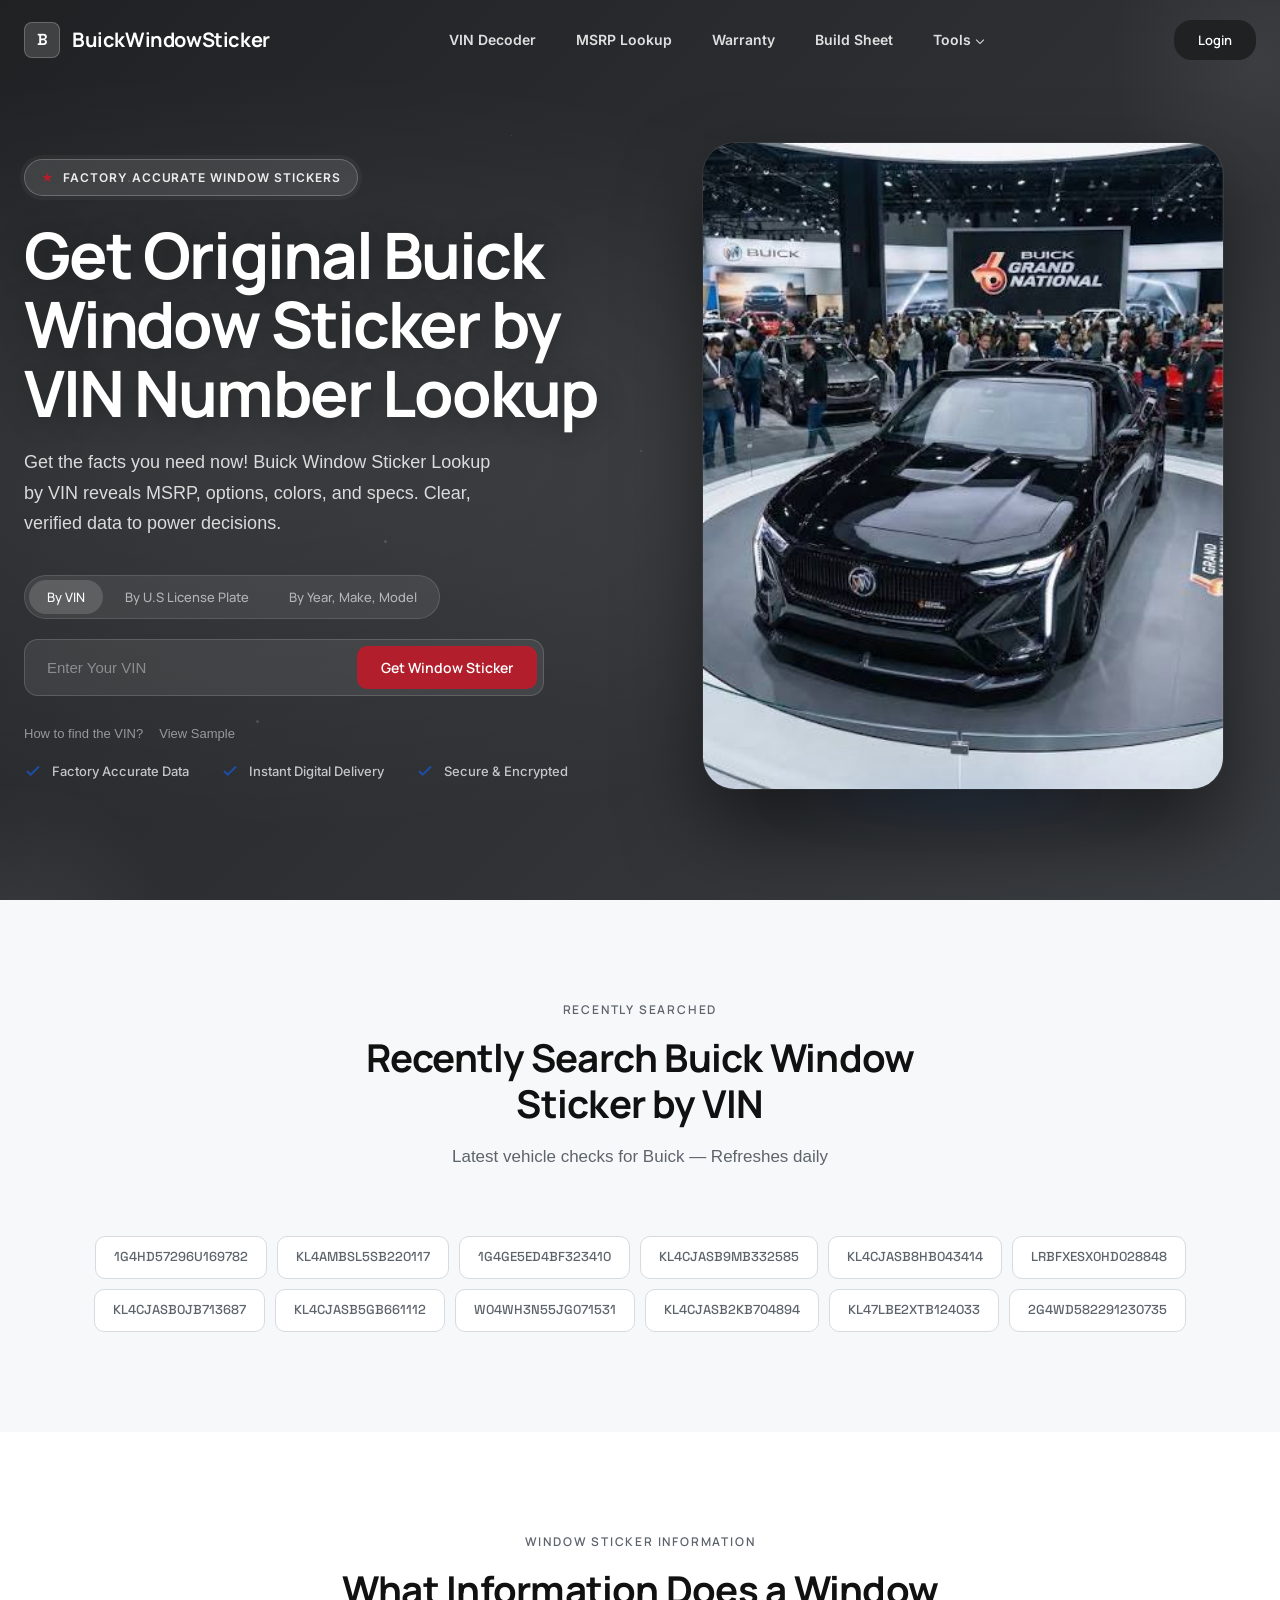
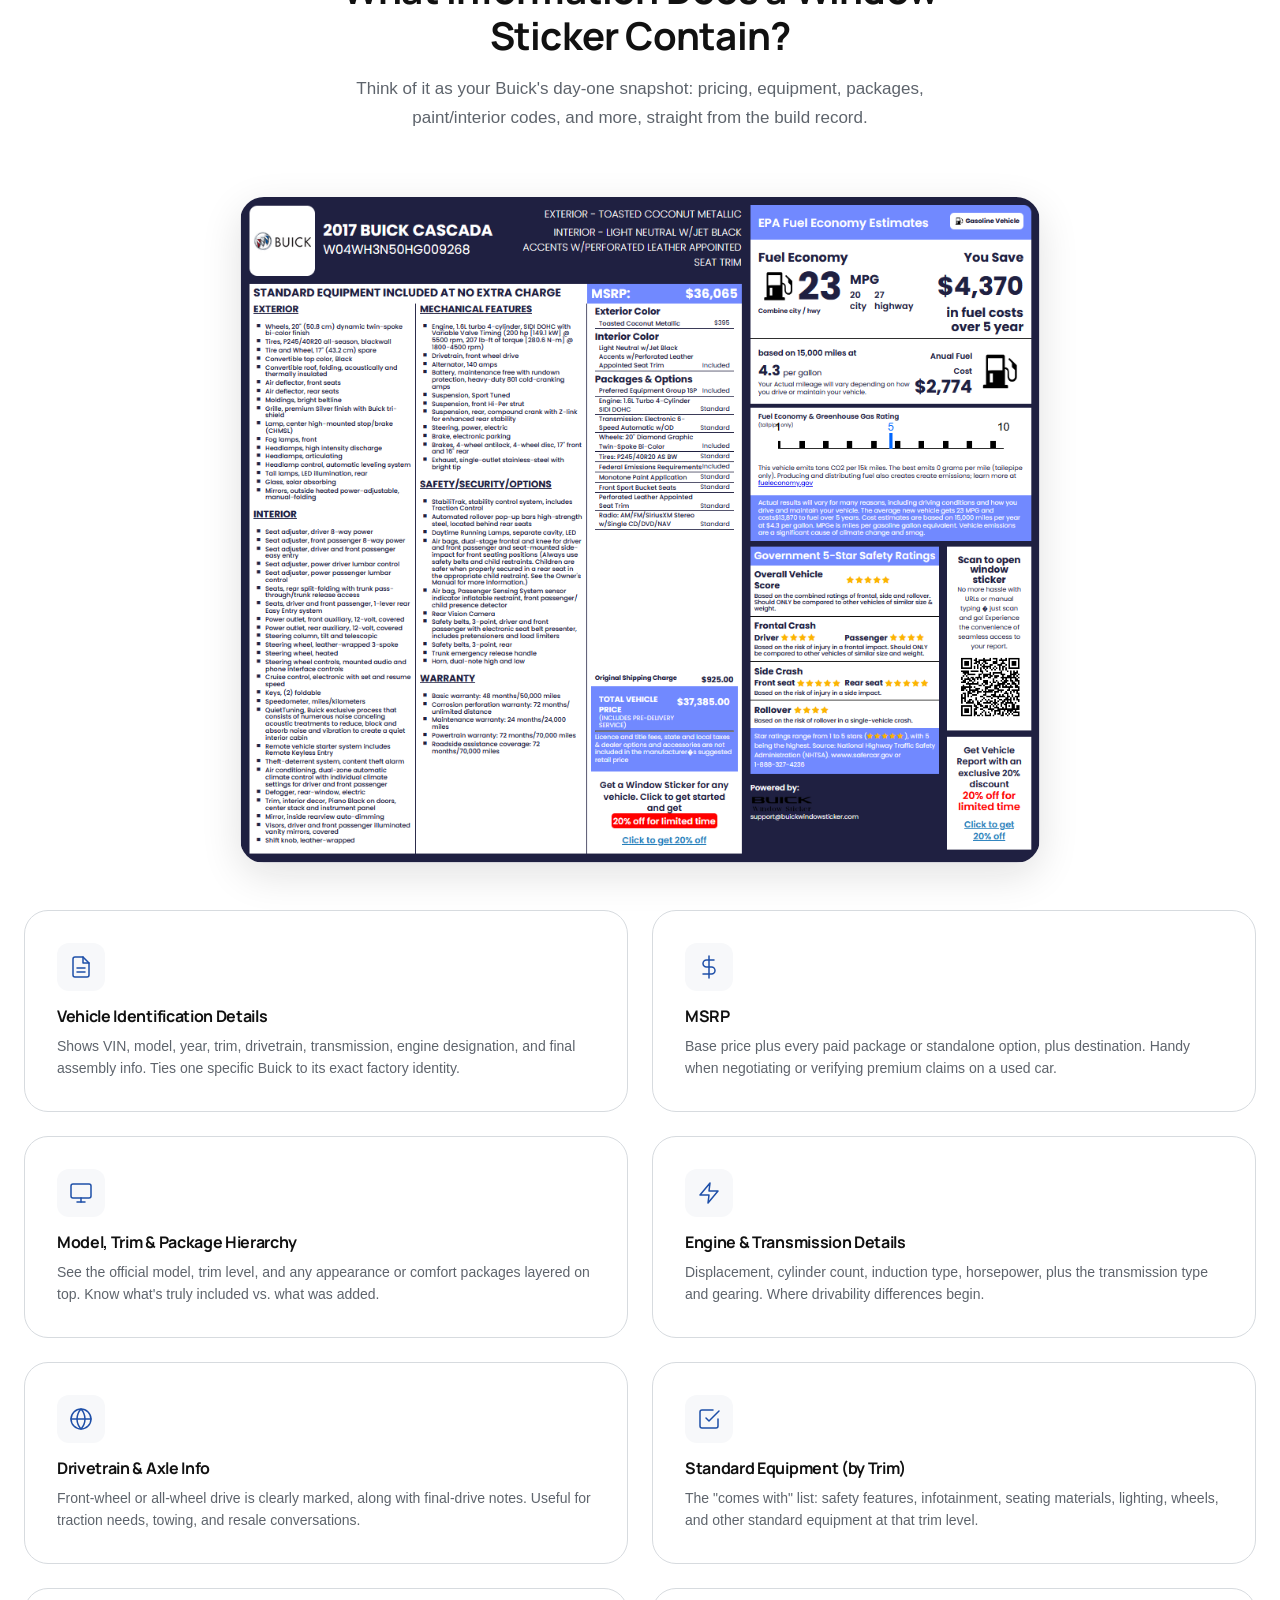
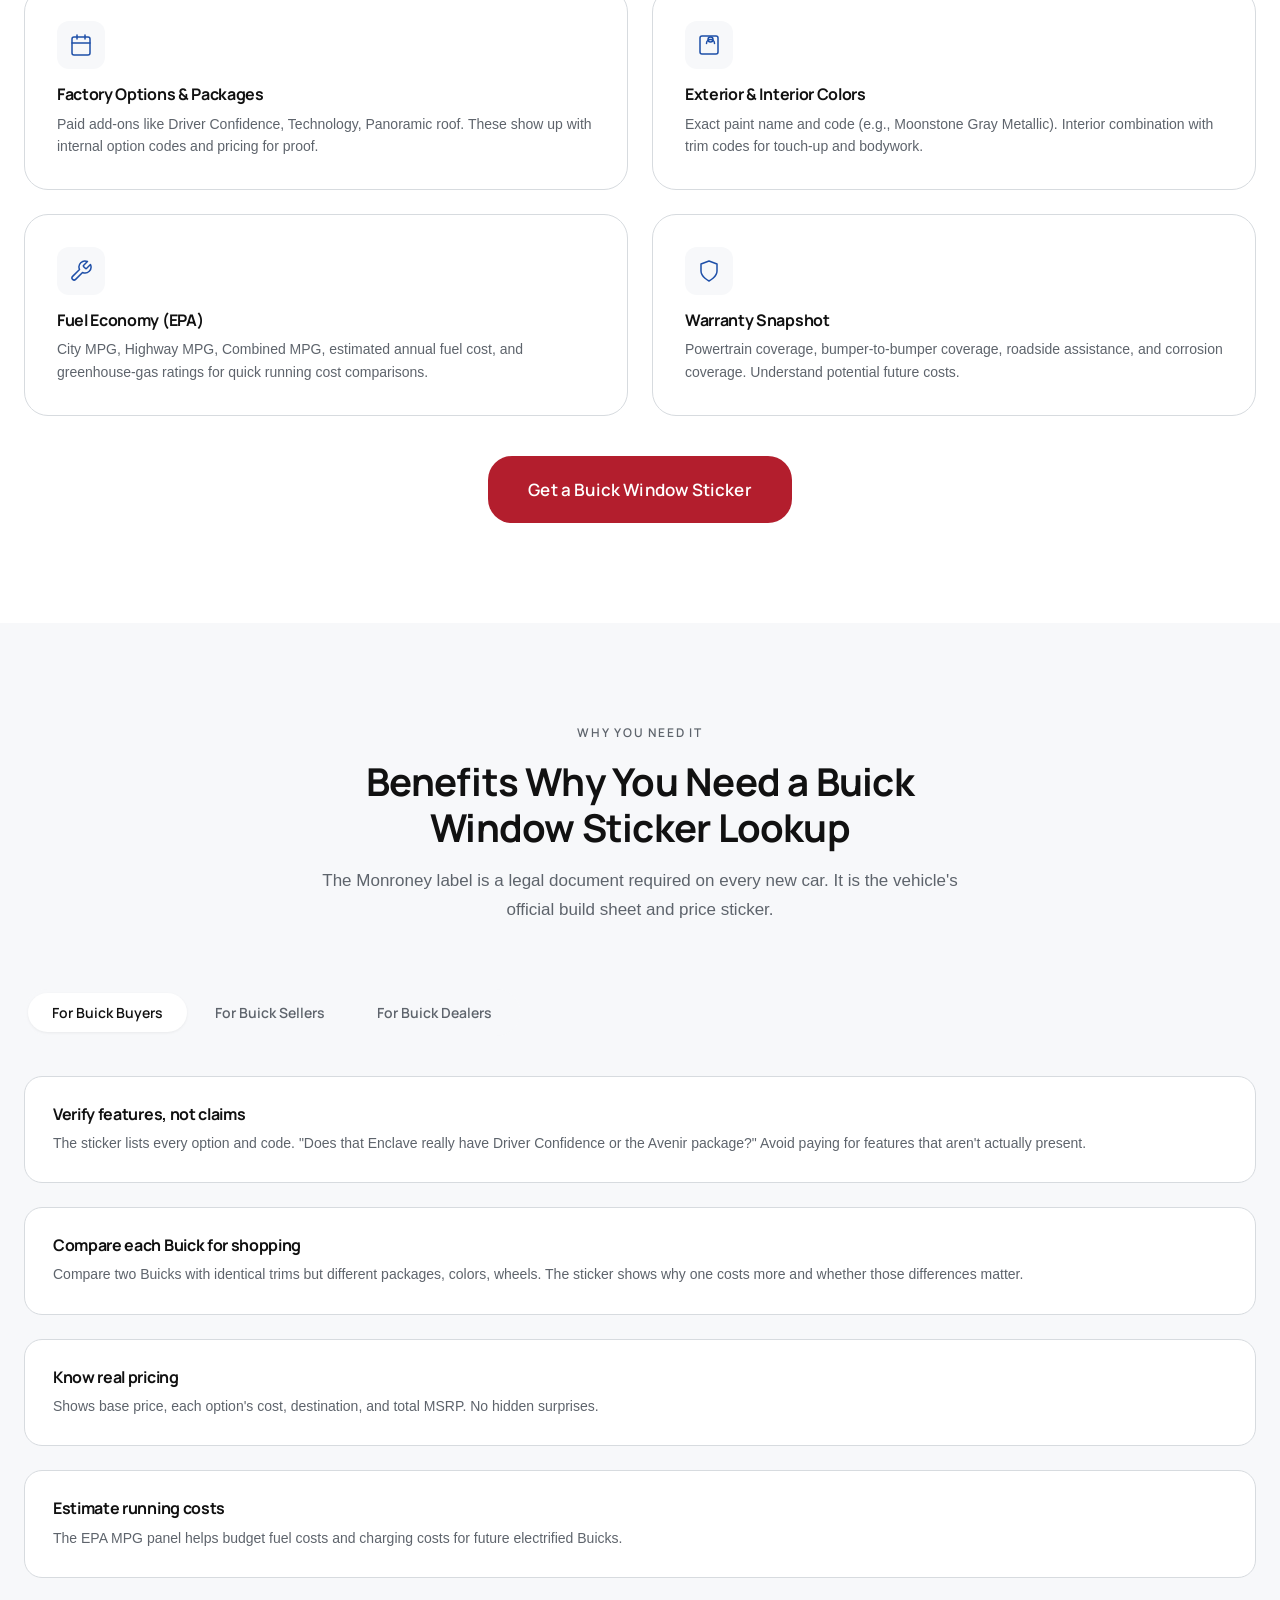
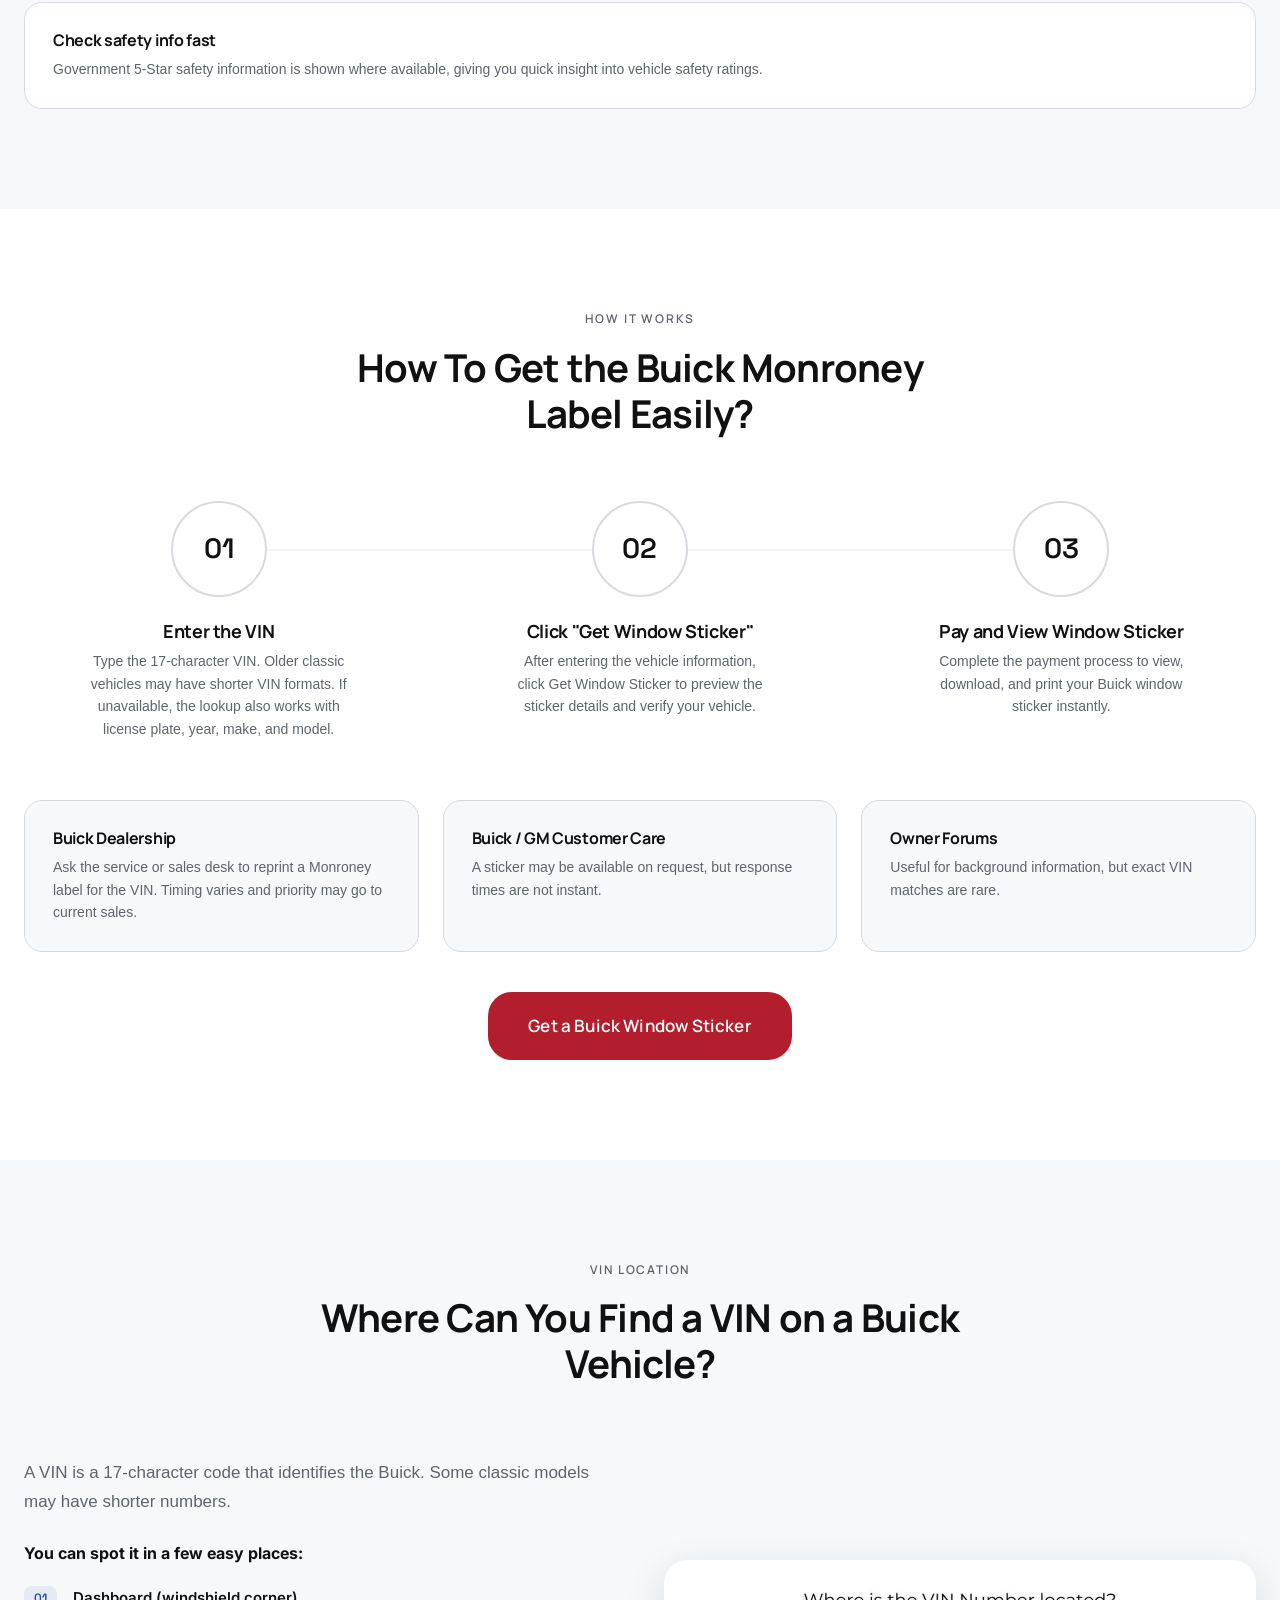
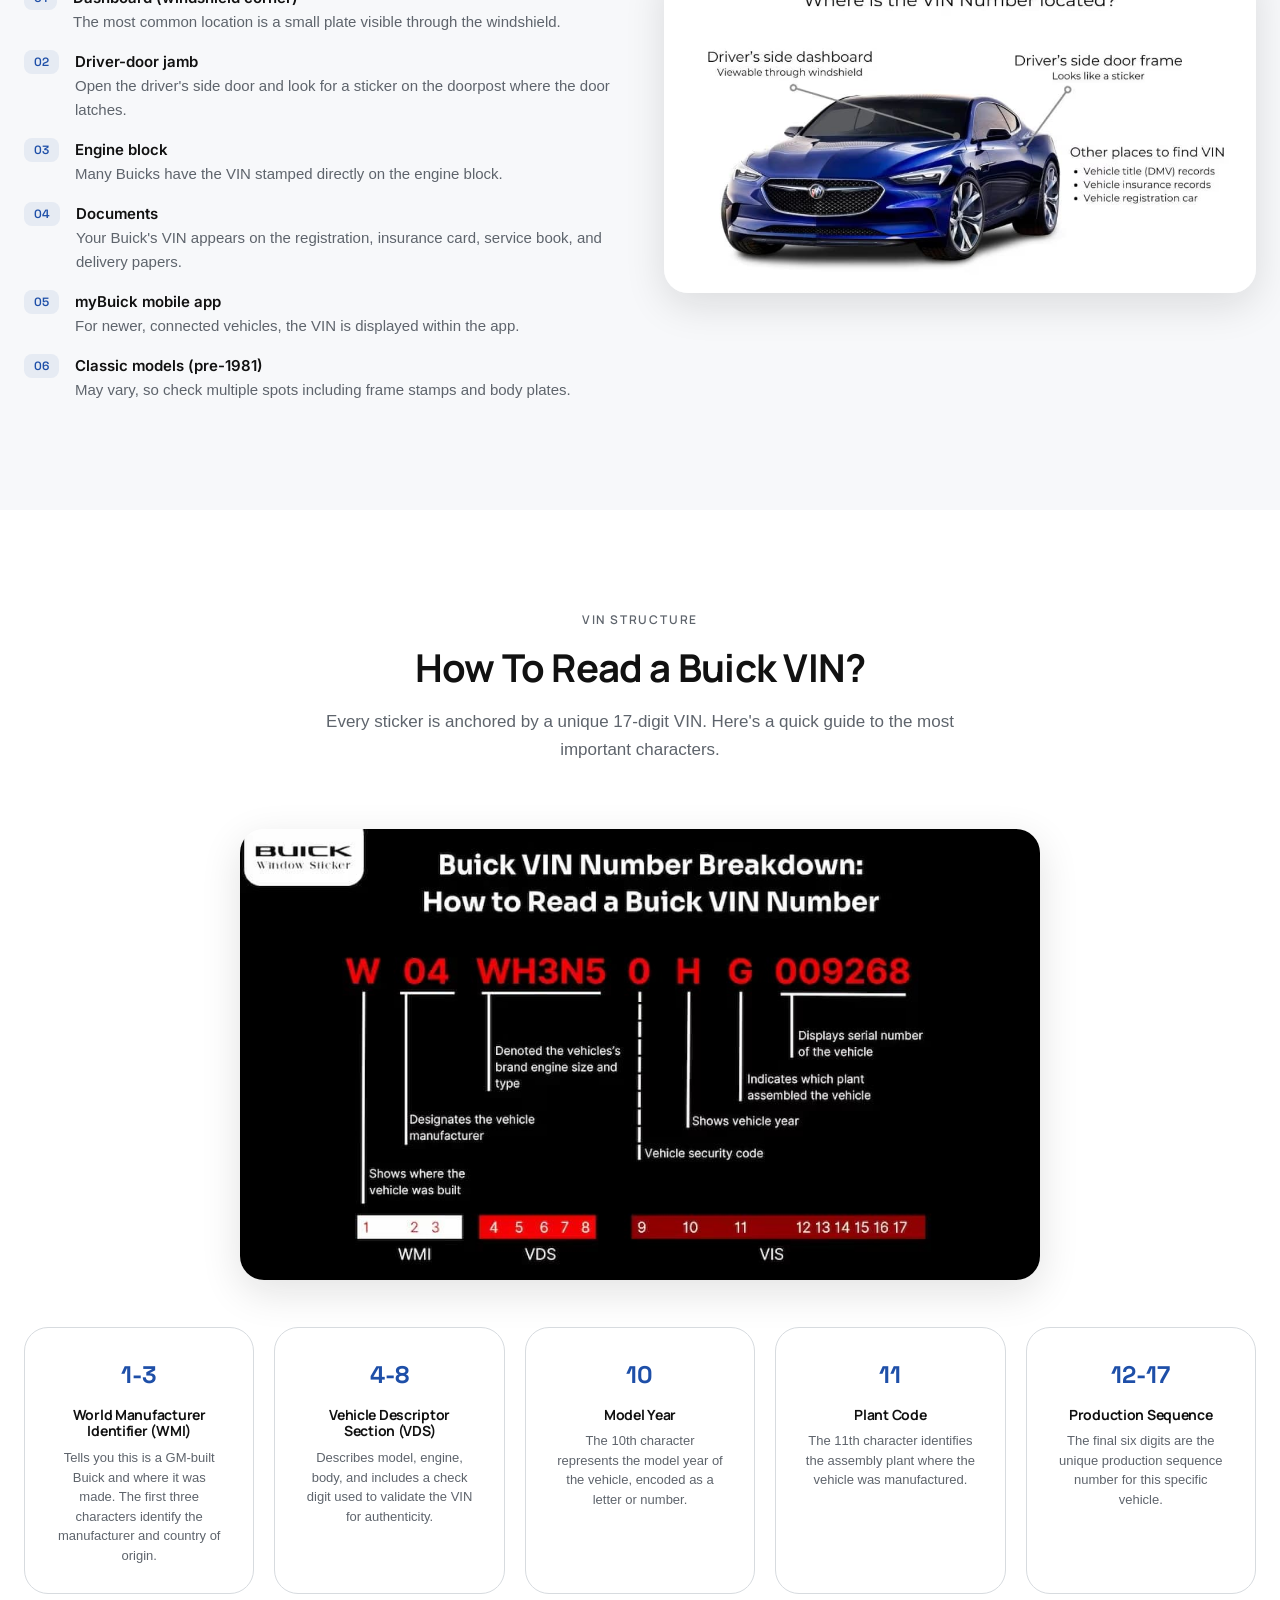
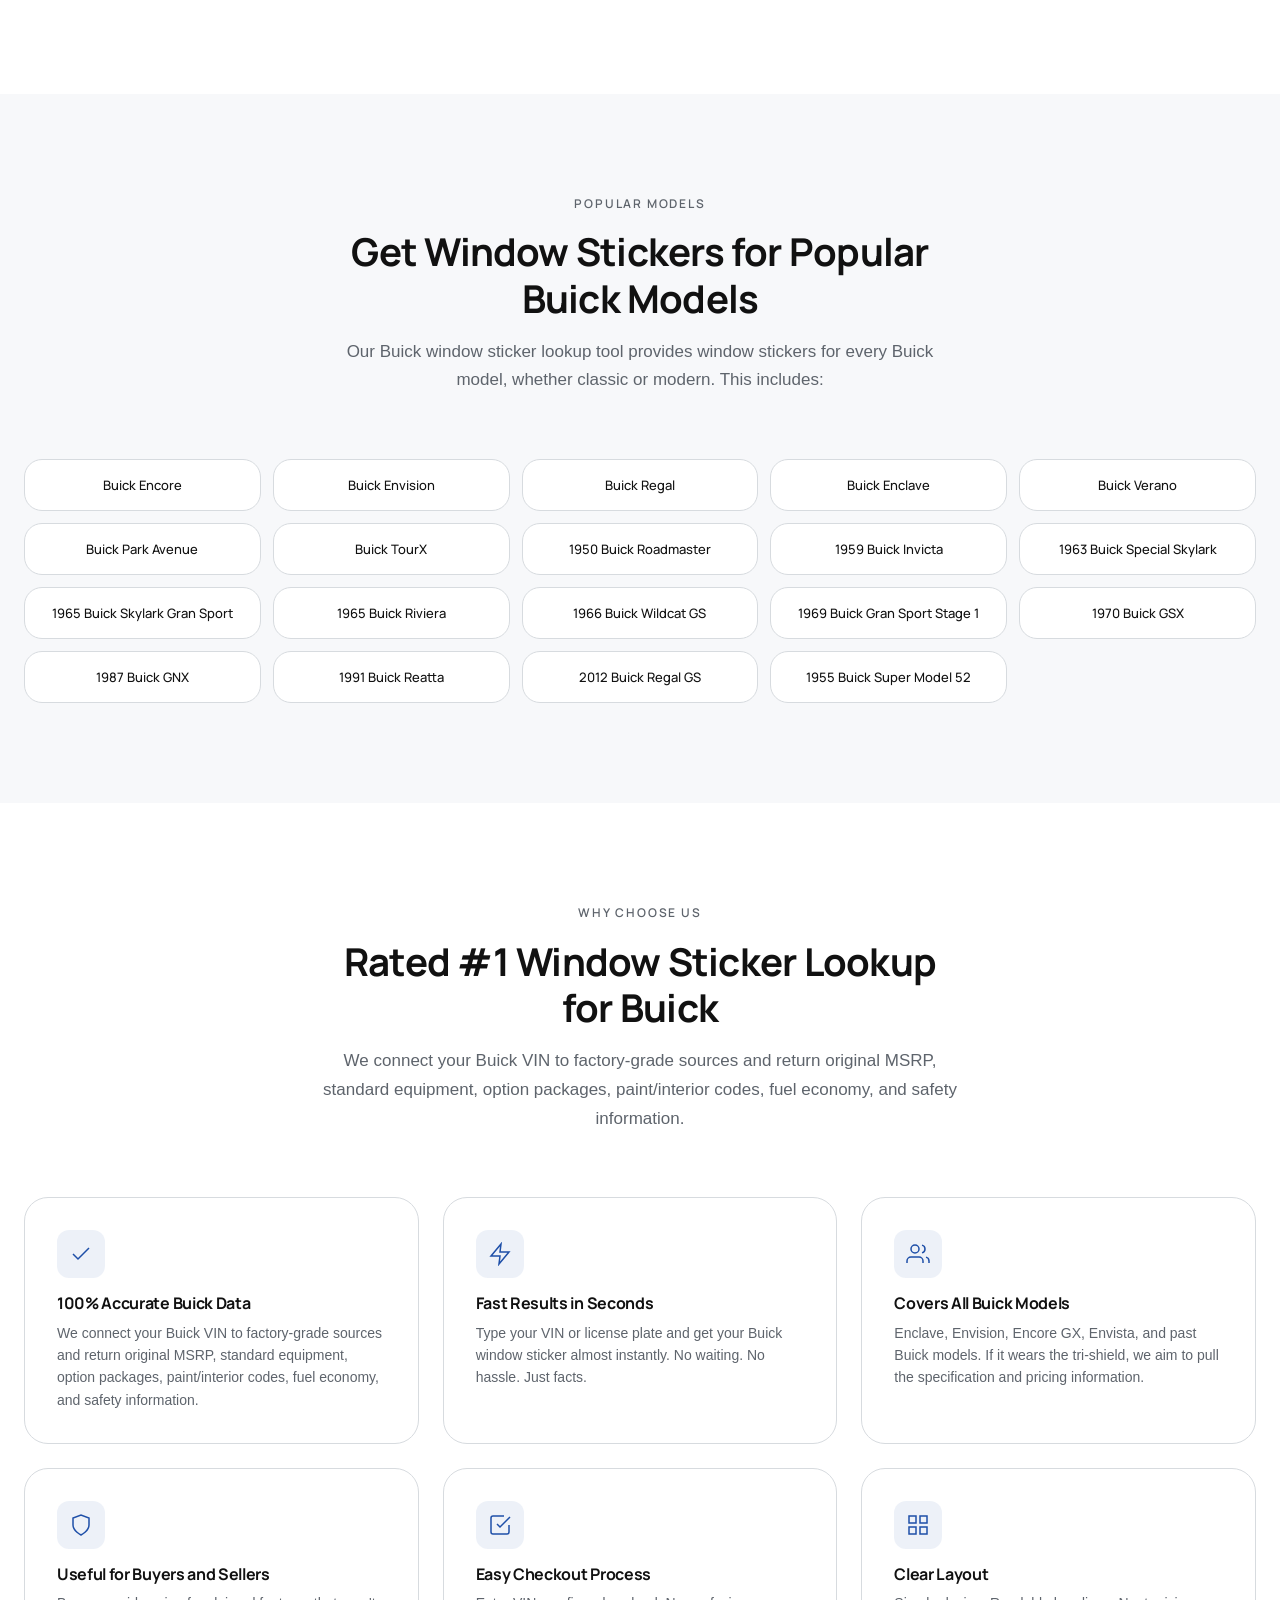
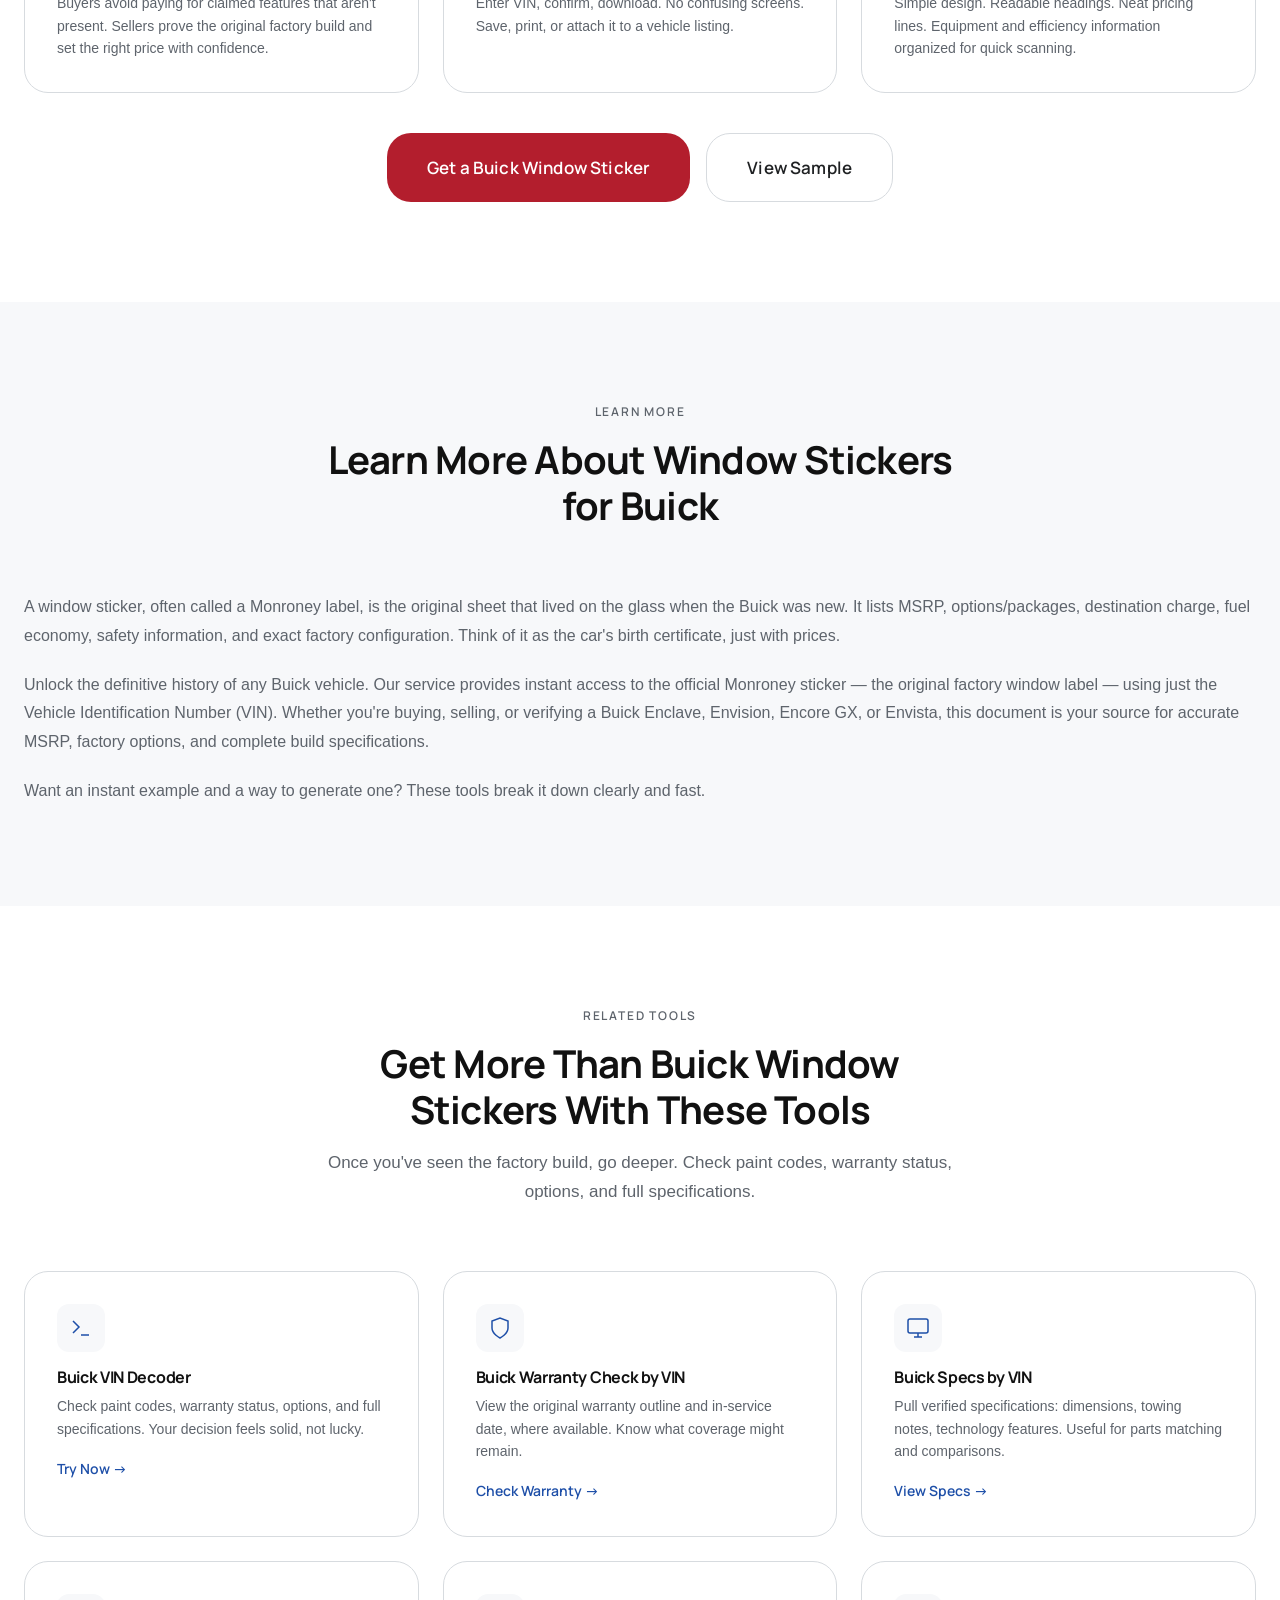
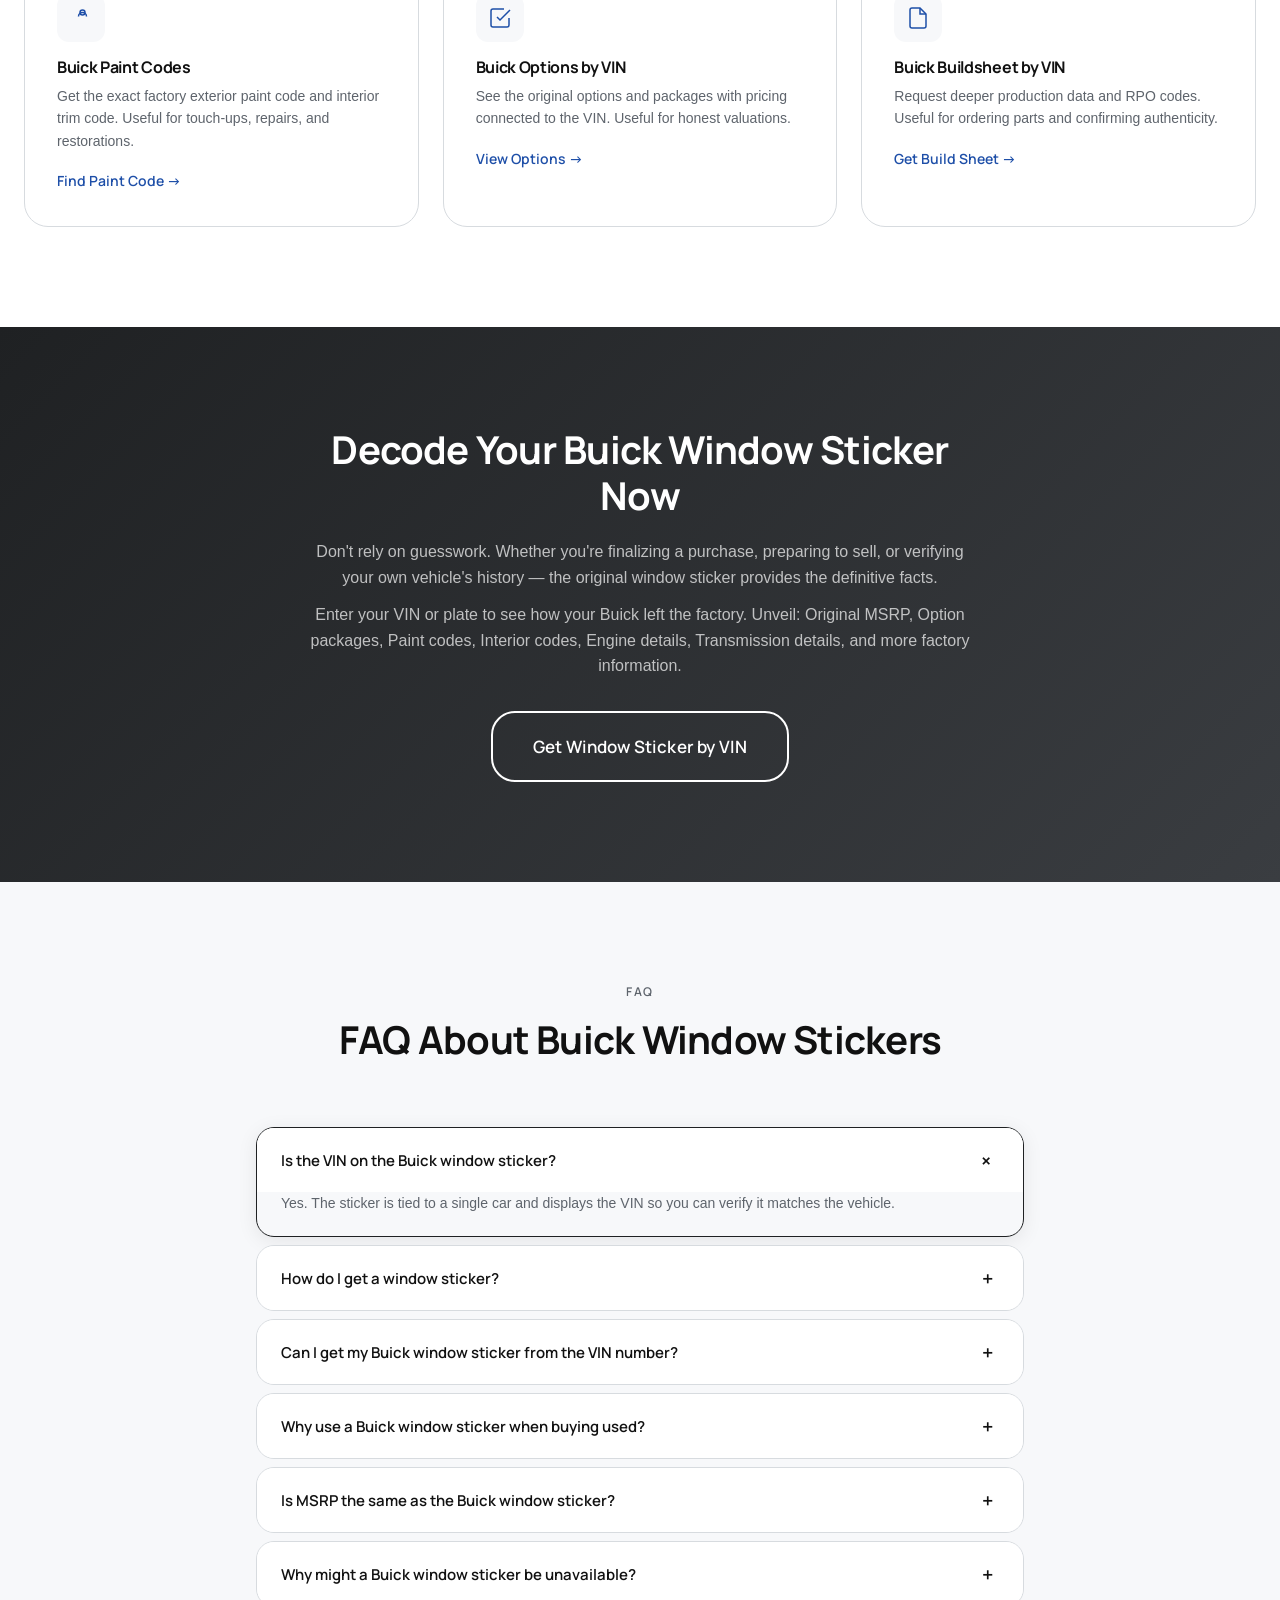
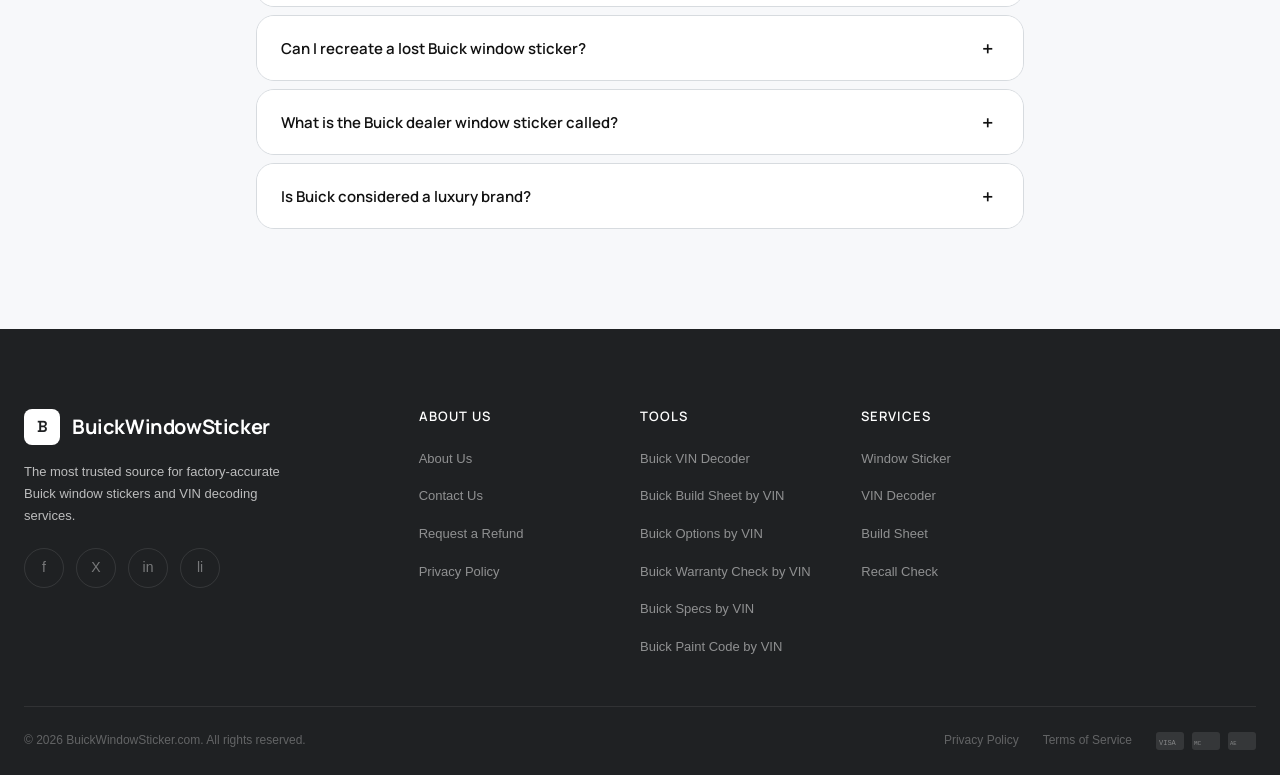
==== commit 146ec04b: "Initial commit" ====
--- a/index.html
+++ b/index.html
@@ -2,7 +2,7 @@
 <head>
 <meta charset="UTF-8">
 <meta name="viewport" content="width=device-width,initial-scale=1.0">
-<title>BuickWindowSticker.com - Factory Window Stickers & VIN Decoder</title>
+<title>Buick Window Sticker by VIN | Factory MSRP, Options & Specs | BuickWindowSticker.com</title>
 <meta name="description" content="Get your official Buick window sticker by VIN. Factory accurate MSRP, options, packages, and vehicle specifications. Instant digital delivery.">
 <link rel="preconnect" href="https://fonts.googleapis.com">
 <link rel="preconnect" href="https://fonts.gstatic.com" crossorigin>
@@ -18,21 +18,25 @@
       BuickWindowSticker
     </a>
     <ul class="nav-links">
-      <li><a href="/">Home</a></li>
+      <li><a href="vin-decoder.html">VIN Decoder</a></li>
+      <li><a href="#">MSRP Lookup</a></li>
+      <li><a href="#">Warranty</a></li>
+      <li><a href="#">Build Sheet</a></li>
       <li class="mega-dropdown">
-        <a href="#">Services</a>
+        <a href="#">Tools</a>
         <div class="mega-menu">
           <div class="mega-col">
-            <span class="mega-heading">Window Sticker Services</span>
-            <a href="product.html"><span class="mm-icon">WS</span> Buick Window Sticker<span class="mm-desc">Factory-accurate Monroney label</span></a>
-            <a href="vin-decoder.html"><span class="mm-icon">BS</span> Build Sheet<span class="mm-desc">Complete factory build record</span></a>
-            <a href="vin-decoder.html"><span class="mm-icon">VD</span> VIN Decoder<span class="mm-desc">Free 17-digit VIN decoding</span></a>
+            <span class="mega-heading">Lookup Tools</span>
+            <a href="#"><span class="mm-icon">OV</span> Options By VIN<span class="mm-desc">Original options & packages</span></a>
+            <a href="#"><span class="mm-icon">SV</span> Specs By VIN<span class="mm-desc">Full technical specifications</span></a>
+            <a href="#"><span class="mm-icon">PC</span> Paint Codes<span class="mm-desc">Factory paint & interior codes</span></a>
+            <a href="#"><span class="mm-icon">RC</span> Buick Recall Check<span class="mm-desc">Safety recall information</span></a>
           </div>
           <div class="mega-col">
             <span class="mega-heading">Vehicle Information</span>
-            <a href="#"><span class="mm-icon">VL</span> VIN Lookup<span class="mm-desc">Search vehicle by VIN number</span></a>
-            <a href="#"><span class="mm-icon">FO</span> Factory Options<span class="mm-desc">Original equipment &amp; packages</span></a>
-            <a href="#"><span class="mm-icon">VS</span> Vehicle Specs<span class="mm-desc">Full technical specifications</span></a>
+            <a href="vin-decoder.html"><span class="mm-icon">VD</span> VIN Decoder<span class="mm-desc">Free 17-digit VIN decoding</span></a>
+            <a href="product.html"><span class="mm-icon">WS</span> Window Sticker<span class="mm-desc">Factory-accurate Monroney label</span></a>
+            <a href="vin-decoder.html"><span class="mm-icon">BS</span> Build Sheet<span class="mm-desc">Complete factory build record</span></a>
           </div>
           <div class="mega-col mega-feat">
             <span class="mega-heading">Featured Service</span>
@@ -45,9 +49,6 @@
           </div>
         </div>
       </li>
-      <li><a href="#pricing">Pricing</a></li>
-      <li><a href="#faq">FAQ</a></li>
-      <li><a href="#contact">Contact</a></li>
     </ul>
     <a href="#" class="nav-cta">Login</a>
     <button class="nav-toggle" aria-label="Toggle menu">
@@ -58,34 +59,31 @@
 
 <div class="mobile-menu">
   <button class="mobile-menu-close" aria-label="Close menu">&times;</button>
-  <a href="/">Home</a>
-  <span class="mobile-menu-label">Services</span>
-  <a href="product.html" class="mobile-menu-sub">Buick Window Sticker</a>
-  <a href="vin-decoder.html" class="mobile-menu-sub">Build Sheet</a>
-  <a href="vin-decoder.html" class="mobile-menu-sub">VIN Decoder</a>
-  <a href="product.html" class="mobile-menu-sub">VIN Lookup</a>
-  <a href="product.html" class="mobile-menu-sub">Factory Options</a>
-  <span class="mobile-menu-label">Company</span>
-  <a href="#pricing">Pricing</a>
-  <a href="#faq">FAQ</a>
-  <a href="#contact">Contact</a>
+  <a href="vin-decoder.html">VIN Decoder</a>
+  <a href="#">MSRP Lookup</a>
+  <a href="#">Warranty</a>
+  <a href="#">Build Sheet</a>
+  <span class="mobile-menu-label">Tools</span>
+  <a href="#">Options By VIN</a>
+  <a href="#">Specs By VIN</a>
+  <a href="#">Paint Codes</a>
+  <a href="#">Recall Check</a>
+  <span class="mobile-menu-label">Account</span>
+  <a href="#">Login</a>
+  <a href="#">Sign Up</a>
   <div class="mobile-menu-actions">
     <a href="#" class="btn btn-primary" style="width:100%;justify-content:center">Login</a>
     <a href="product.html" class="btn btn-outline" style="width:100%;justify-content:center">Get Window Sticker</a>
   </div>
 </div>
 
+<!-- HERO -->
 <section class="hero">
   <div class="hero-overlay"></div>
   <div class="hero-particles">
-    <div class="hero-particle"></div>
-    <div class="hero-particle"></div>
-    <div class="hero-particle"></div>
-    <div class="hero-particle"></div>
-    <div class="hero-particle"></div>
-    <div class="hero-particle"></div>
-    <div class="hero-particle"></div>
-    <div class="hero-particle"></div>
+    <div class="hero-particle"></div><div class="hero-particle"></div><div class="hero-particle"></div>
+    <div class="hero-particle"></div><div class="hero-particle"></div><div class="hero-particle"></div>
+    <div class="hero-particle"></div><div class="hero-particle"></div>
   </div>
   <div class="hero-glow hero-glow-1"></div>
   <div class="hero-glow hero-glow-2"></div>
@@ -93,434 +91,627 @@
     <div class="hero-grid">
       <div>
         <div class="hero-badge reveal"><span>&#9733;</span> Factory Accurate Window Stickers</div>
-        <h1 class="reveal reveal-delay-1">Your Buick.<br>Its Story.<br>One Click Away.</h1>
-        <p class="reveal reveal-delay-2">Enter your VIN to instantly retrieve the original factory window sticker. Everything that made your Buick unique — MSRP, packages, options, and specifications.</p>
-        <div class="hero-search reveal reveal-delay-3">
-          <input type="text" placeholder="Enter 17-digit VIN" maxlength="17" aria-label="Vehicle Identification Number">
-          <button onclick="window.location.href='product.html'" type="button">Decode Now</button>
-        </div>
+        <h1 class="reveal reveal-delay-1">Get Original Buick Window Sticker by VIN Number Lookup</h1>
+        <p class="reveal reveal-delay-2">Get the facts you need now! Buick Window Sticker Lookup by VIN reveals MSRP, options, colors, and specs. Clear, verified data to power decisions.</p>
+
+        <div class="hero-tabs reveal reveal-delay-2">
+          <button class="hero-tab active" data-tab="vin">By VIN</button>
+          <button class="hero-tab" data-tab="plate">By U.S License Plate</button>
+          <button class="hero-tab" data-tab="ymm">By Year, Make, Model</button>
+        </div>
+
+        <div class="hero-lookup reveal reveal-delay-3">
+          <div class="hero-lookup-panel active" id="tab-vin">
+            <div class="hero-search">
+              <input type="text" placeholder="Enter Your VIN" maxlength="17" aria-label="Vehicle Identification Number">
+              <button onclick="window.location.href='product.html'" type="button">Get Window Sticker</button>
+            </div>
+          </div>
+          <div class="hero-lookup-panel" id="tab-plate">
+            <div class="hero-search">
+              <input type="text" placeholder="Enter U.S License Plate" aria-label="License Plate">
+              <button onclick="window.location.href='product.html'" type="button">Get Window Sticker</button>
+            </div>
+          </div>
+          <div class="hero-lookup-panel" id="tab-ymm">
+            <div class="hero-search hero-search-ymm">
+              <select aria-label="Year"><option value="">Year</option><option>2025</option><option>2024</option><option>2023</option><option>2022</option><option>2021</option><option>2020</option><option>2019</option><option>2018</option><option>2017</option><option>2016</option><option>2015</option></select>
+              <select aria-label="Make"><option value="">Make</option><option selected>Buick</option></select>
+              <select aria-label="Model"><option value="">Model</option><option>Enclave</option><option>Envision</option><option>Encore GX</option><option>Encore</option><option>Envista</option><option>Regal</option><option>LaCrosse</option></select>
+              <button onclick="window.location.href='product.html'" type="button">Get Window Sticker</button>
+            </div>
+          </div>
+          <div class="hero-links">
+            <a href="#">How to find the VIN?</a>
+            <a href="#">View Sample</a>
+          </div>
+        </div>
+
         <div class="hero-trust reveal reveal-delay-4">
           <div class="hero-trust-item">
-            <svg viewBox="0 0 24 24" fill="none" stroke="currentColor" stroke-width="2" stroke-linecap="round" stroke-linejoin="round"><polyline points="20 6 9 17 4 12"/></svg>
+            <svg viewBox="0 0 24 24" fill="none" stroke="currentColor" stroke-width="2"><polyline points="20 6 9 17 4 12"/></svg>
             Factory Accurate Data
           </div>
           <div class="hero-trust-item">
-            <svg viewBox="0 0 24 24" fill="none" stroke="currentColor" stroke-width="2" stroke-linecap="round" stroke-linejoin="round"><polyline points="20 6 9 17 4 12"/></svg>
+            <svg viewBox="0 0 24 24" fill="none" stroke="currentColor" stroke-width="2"><polyline points="20 6 9 17 4 12"/></svg>
             Instant Digital Delivery
           </div>
           <div class="hero-trust-item">
-            <svg viewBox="0 0 24 24" fill="none" stroke="currentColor" stroke-width="2" stroke-linecap="round" stroke-linejoin="round"><polyline points="20 6 9 17 4 12"/></svg>
+            <svg viewBox="0 0 24 24" fill="none" stroke="currentColor" stroke-width="2"><polyline points="20 6 9 17 4 12"/></svg>
             Secure &amp; Encrypted
           </div>
         </div>
-        <div class="hero-actions reveal reveal-delay-5" style="margin-top:28px">
-          <a href="product.html" class="btn btn-primary btn-lg">Get Your Window Sticker</a>
-          <a href="vin-decoder.html" class="btn btn-outline btn-lg" style="border-color:rgba(255,255,255,0.25);color:rgba(255,255,255,0.8)">Free VIN Decoder</a>
-        </div>
       </div>
       <div class="hero-visual reveal reveal-delay-2">
-        <div class="hero-mockup">
-          <div class="mockup-scan-line"></div>
-          <div class="mockup-header">
-            <span class="mockup-brand">BUICK MOTOR DIVISION</span>
-            <span class="mockup-badge">OFFICIAL</span>
-          </div>
-          <div class="mockup-content">
-            <div class="mockup-row">
-              <span class="mockup-label">Model</span>
-              <span class="mockup-value">Enclave Avenir</span>
-            </div>
-            <div class="mockup-row">
-              <span class="mockup-label">Year</span>
-              <span class="mockup-value">2025</span>
-            </div>
-            <div class="mockup-row">
-              <span class="mockup-label">VIN</span>
-              <span class="mockup-value">5GAEVBKWX SJ123456</span>
-            </div>
-            <div class="mockup-row">
-              <span class="mockup-label">Exterior</span>
-              <span class="mockup-value">White Frost Tricoat</span>
-            </div>
-            <div class="mockup-row">
-              <span class="mockup-label">Interior</span>
-              <span class="mockup-value">Shale / Ebony</span>
-            </div>
-            <div class="mockup-divider"></div>
-            <div class="mockup-row">
-              <span class="mockup-label">Engine</span>
-              <span class="mockup-value">3.6L V6 SIDI</span>
-            </div>
-            <div class="mockup-row">
-              <span class="mockup-label">Transmission</span>
-              <span class="mockup-value">9-Speed Auto</span>
-            </div>
-          </div>
-          <div class="mockup-footer">
-            <div>
-              <div class="mockup-total-label">Total MSRP</div>
-              <div class="mockup-total-value">$57,890</div>
-            </div>
-            <span style="font-family:var(--number);font-size:0.625rem;color:rgba(255,255,255,0.3);letter-spacing:0.05em">&#9733; CERTIFIED</span>
-          </div>
-        </div>
-      </div>
-    </div>
-  </div>
-</section>
-
-<section class="trust-strip">
-  <div class="container">
-    <div class="trust-grid">
-      <div class="trust-item reveal">
-        <div class="trust-icon">
-          <svg viewBox="0 0 24 24" fill="none" stroke="currentColor" stroke-width="1.5" stroke-linecap="round" stroke-linejoin="round"><path d="M12 2L15.09 8.26L22 9.27L17 14.14L18.18 21.02L12 17.77L5.82 21.02L7 14.14L2 9.27L8.91 8.26L12 2z"/></svg>
-        </div>
-        <div class="trust-count">01</div>
-        <h4>Factory Accurate</h4>
-        <p>Direct from OEM build data. Every option, package, and accessory accounted for.</p>
-      </div>
-      <div class="trust-item reveal reveal-delay-1">
-        <div class="trust-icon">
-          <svg viewBox="0 0 24 24" fill="none" stroke="currentColor" stroke-width="1.5" stroke-linecap="round" stroke-linejoin="round"><polyline points="23 6 13.5 15.5 8.5 10.5 1 18"/><polyline points="17 6 23 6 23 12"/></svg>
-        </div>
-        <div class="trust-count">02</div>
-        <h4>Instant Delivery</h4>
-        <p>Your window sticker arrives digitally within seconds. No waiting, no shipping fees.</p>
-      </div>
-      <div class="trust-item reveal reveal-delay-2">
-        <div class="trust-icon">
-          <svg viewBox="0 0 24 24" fill="none" stroke="currentColor" stroke-width="1.5" stroke-linecap="round" stroke-linejoin="round"><rect x="3" y="11" width="18" height="11" rx="2" ry="2"/><path d="M7 11V7a5 5 0 0110 0v4"/></svg>
-        </div>
-        <div class="trust-count">03</div>
-        <h4>Secure Payment</h4>
-        <p>Encrypted transactions protected by enterprise-grade security standards.</p>
-      </div>
-      <div class="trust-item reveal reveal-delay-3">
-        <div class="trust-icon">
-          <svg viewBox="0 0 24 24" fill="none" stroke="currentColor" stroke-width="1.5" stroke-linecap="round" stroke-linejoin="round"><circle cx="12" cy="12" r="10"/><path d="M12 6v6l4 2"/></svg>
-        </div>
-        <div class="trust-count">04</div>
-        <h4>OEM Data</h4>
-        <p>Direct integration with General Motors factory specifications database.</p>
-      </div>
-    </div>
-  </div>
-</section>
-
-<section class="section" id="how-it-works">
-  <div class="container">
-    <div class="section-header reveal">
-      <span class="section-label">Process</span>
-      <h2>Three Steps to Your Window Sticker</h2>
-      <p>Getting your factory-accurate Buick window sticker is effortless. Enter your VIN and download in seconds.</p>
+        <div class="hero-image-wrapper">
+          <img src="assets/images/buick.jpg" alt="Buick Vehicle" class="hero-car-img">
+          <div class="hero-image-glow"></div>
+        </div>
+      </div>
+    </div>
+  </div>
+</section>
+
+<!-- RECENTLY SEARCHED -->
+<section class="section section-alt" id="recently-searched">
+  <div class="container">
+    <div class="section-header reveal">
+      <span class="section-label">Recently Searched</span>
+      <h2>Recently Search Buick Window Sticker by VIN</h2>
+      <p>Latest vehicle checks for Buick &mdash; Refreshes daily</p>
+    </div>
+    <div class="recently-vins reveal">
+      <a href="#" class="recently-vin">1G4HD57296U169782</a>
+      <a href="#" class="recently-vin">KL4AMBSL5SB220117</a>
+      <a href="#" class="recently-vin">1G4GE5ED4BF323410</a>
+      <a href="#" class="recently-vin">KL4CJASB9MB332585</a>
+      <a href="#" class="recently-vin">KL4CJASB8HB043414</a>
+      <a href="#" class="recently-vin">LRBFXESX0HD028848</a>
+      <a href="#" class="recently-vin">KL4CJASB0JB713687</a>
+      <a href="#" class="recently-vin">KL4CJASB5GB661112</a>
+      <a href="#" class="recently-vin">W04WH3N55JG071531</a>
+      <a href="#" class="recently-vin">KL4CJASB2KB704894</a>
+      <a href="#" class="recently-vin">KL47LBE2XTB124033</a>
+      <a href="#" class="recently-vin">2G4WD582291230735</a>
+    </div>
+  </div>
+</section>
+
+<!-- WINDOW STICKER INFORMATION -->
+<section class="section" id="sticker-info">
+  <div class="container">
+    <div class="section-header reveal">
+      <span class="section-label">Window Sticker Information</span>
+      <h2>What Information Does a Window Sticker Contain?</h2>
+      <p>Think of it as your Buick's day-one snapshot: pricing, equipment, packages, paint/interior codes, and more, straight from the build record.</p>
+    </div>
+    <div class="sticker-img reveal">
+      <img src="assets/images/buick-window-sticker.png" alt="Buick Window Sticker Example" loading="lazy">
+    </div>
+    <div class="info-grid">
+      <div class="info-card reveal">
+        <div class="info-card-icon">
+          <svg viewBox="0 0 24 24" fill="none" stroke="currentColor" stroke-width="1.5" stroke-linecap="round" stroke-linejoin="round"><path d="M14 2H6a2 2 0 00-2 2v16a2 2 0 002 2h12a2 2 0 002-2V8z"/><polyline points="14 2 14 8 20 8"/><line x1="16" y1="13" x2="8" y2="13"/><line x1="16" y1="17" x2="8" y2="17"/></svg>
+        </div>
+        <h4>Vehicle Identification Details</h4>
+        <p>Shows VIN, model, year, trim, drivetrain, transmission, engine designation, and final assembly info. Ties one specific Buick to its exact factory identity.</p>
+      </div>
+      <div class="info-card reveal reveal-delay-1">
+        <div class="info-card-icon">
+          <svg viewBox="0 0 24 24" fill="none" stroke="currentColor" stroke-width="1.5" stroke-linecap="round" stroke-linejoin="round"><line x1="12" y1="1" x2="12" y2="23"/><path d="M17 5H9.5a3.5 3.5 0 000 7h5a3.5 3.5 0 010 7H6"/></svg>
+        </div>
+        <h4>MSRP</h4>
+        <p>Base price plus every paid package or standalone option, plus destination. Handy when negotiating or verifying premium claims on a used car.</p>
+      </div>
+      <div class="info-card reveal reveal-delay-2">
+        <div class="info-card-icon">
+          <svg viewBox="0 0 24 24" fill="none" stroke="currentColor" stroke-width="1.5" stroke-linecap="round" stroke-linejoin="round"><rect x="2" y="3" width="20" height="14" rx="2" ry="2"/><line x1="8" y1="21" x2="16" y2="21"/><line x1="12" y1="17" x2="12" y2="21"/></svg>
+        </div>
+        <h4>Model, Trim &amp; Package Hierarchy</h4>
+        <p>See the official model, trim level, and any appearance or comfort packages layered on top. Know what's truly included vs. what was added.</p>
+      </div>
+      <div class="info-card reveal">
+        <div class="info-card-icon">
+          <svg viewBox="0 0 24 24" fill="none" stroke="currentColor" stroke-width="1.5" stroke-linecap="round" stroke-linejoin="round"><polygon points="13 2 3 14 12 14 11 22 21 10 12 10 13 2"/></svg>
+        </div>
+        <h4>Engine &amp; Transmission Details</h4>
+        <p>Displacement, cylinder count, induction type, horsepower, plus the transmission type and gearing. Where drivability differences begin.</p>
+      </div>
+      <div class="info-card reveal reveal-delay-1">
+        <div class="info-card-icon">
+          <svg viewBox="0 0 24 24" fill="none" stroke="currentColor" stroke-width="1.5" stroke-linecap="round" stroke-linejoin="round"><circle cx="12" cy="12" r="10"/><path d="M2 12h20"/><path d="M12 2a15.3 15.3 0 014 10 15.3 15.3 0 01-4 10 15.3 15.3 0 01-4-10 15.3 15.3 0 014-10z"/></svg>
+        </div>
+        <h4>Drivetrain &amp; Axle Info</h4>
+        <p>Front-wheel or all-wheel drive is clearly marked, along with final-drive notes. Useful for traction needs, towing, and resale conversations.</p>
+      </div>
+      <div class="info-card reveal reveal-delay-2">
+        <div class="info-card-icon">
+          <svg viewBox="0 0 24 24" fill="none" stroke="currentColor" stroke-width="1.5" stroke-linecap="round" stroke-linejoin="round"><polyline points="9 11 12 14 22 4"/><path d="M21 12v7a2 2 0 01-2 2H5a2 2 0 01-2-2V5a2 2 0 012-2h11"/></svg>
+        </div>
+        <h4>Standard Equipment (by Trim)</h4>
+        <p>The "comes with" list: safety features, infotainment, seating materials, lighting, wheels, and other standard equipment at that trim level.</p>
+      </div>
+      <div class="info-card reveal">
+        <div class="info-card-icon">
+          <svg viewBox="0 0 24 24" fill="none" stroke="currentColor" stroke-width="1.5" stroke-linecap="round" stroke-linejoin="round"><rect x="3" y="4" width="18" height="18" rx="2" ry="2"/><line x1="16" y1="2" x2="16" y2="6"/><line x1="8" y1="2" x2="8" y2="6"/><line x1="3" y1="10" x2="21" y2="10"/></svg>
+        </div>
+        <h4>Factory Options &amp; Packages</h4>
+        <p>Paid add-ons like Driver Confidence, Technology, Panoramic roof. These show up with internal option codes and pricing for proof.</p>
+      </div>
+      <div class="info-card reveal reveal-delay-1">
+        <div class="info-card-icon">
+          <svg viewBox="0 0 24 24" fill="none" stroke="currentColor" stroke-width="1.5" stroke-linecap="round" stroke-linejoin="round"><circle cx="13.5" cy="6.5" r="2.5"/><path d="M17.5 10.5c0-2.5-2-4-4-4s-4 1.5-4 4"/><rect x="3" y="3" width="18" height="18" rx="2"/></svg>
+        </div>
+        <h4>Exterior &amp; Interior Colors</h4>
+        <p>Exact paint name and code (e.g., Moonstone Gray Metallic). Interior combination with trim codes for touch-up and bodywork.</p>
+      </div>
+      <div class="info-card reveal reveal-delay-2">
+        <div class="info-card-icon">
+          <svg viewBox="0 0 24 24" fill="none" stroke="currentColor" stroke-width="1.5" stroke-linecap="round" stroke-linejoin="round"><path d="M14.7 6.3a1 1 0 000 1.4l1.6 1.6a1 1 0 001.4 0l3.77-3.77a6 6 0 01-7.94 7.94l-6.91 6.91a2.12 2.12 0 01-3-3l6.91-6.91a6 6 0 017.94-7.94l-3.76 3.76z"/></svg>
+        </div>
+        <h4>Fuel Economy (EPA)</h4>
+        <p>City MPG, Highway MPG, Combined MPG, estimated annual fuel cost, and greenhouse-gas ratings for quick running cost comparisons.</p>
+      </div>
+      <div class="info-card reveal">
+        <div class="info-card-icon">
+          <svg viewBox="0 0 24 24" fill="none" stroke="currentColor" stroke-width="1.5" stroke-linecap="round" stroke-linejoin="round"><path d="M12 22s8-4 8-10V5l-8-3-8 3v7c0 6 8 10 8 10z"/></svg>
+        </div>
+        <h4>Warranty Snapshot</h4>
+        <p>Powertrain coverage, bumper-to-bumper coverage, roadside assistance, and corrosion coverage. Understand potential future costs.</p>
+      </div>
+    </div>
+    <div style="text-align:center;margin-top:40px" class="reveal">
+      <a href="product.html" class="btn btn-primary btn-lg red-cta">Get a Buick Window Sticker</a>
+    </div>
+  </div>
+</section>
+
+<!-- WHY YOU NEED IT -->
+<section class="section section-alt" id="why-need">
+  <div class="container">
+    <div class="section-header reveal">
+      <span class="section-label">Why You Need It</span>
+      <h2>Benefits Why You Need a Buick Window Sticker Lookup</h2>
+      <p>The Monroney label is a legal document required on every new car. It is the vehicle's official build sheet and price sticker.</p>
+    </div>
+    <div class="why-tabs reveal">
+      <button class="why-tab active" data-why="buyers">For Buick Buyers</button>
+      <button class="why-tab" data-why="sellers">For Buick Sellers</button>
+      <button class="why-tab" data-why="dealers">For Buick Dealers</button>
+    </div>
+    <div class="why-panels">
+      <div class="why-panel active" id="why-buyers">
+        <div class="why-content">
+          <div class="why-item">
+            <h4>Verify features, not claims</h4>
+            <p>The sticker lists every option and code. "Does that Enclave really have Driver Confidence or the Avenir package?" Avoid paying for features that aren't actually present.</p>
+          </div>
+          <div class="why-item">
+            <h4>Compare each Buick for shopping</h4>
+            <p>Compare two Buicks with identical trims but different packages, colors, wheels. The sticker shows why one costs more and whether those differences matter.</p>
+          </div>
+          <div class="why-item">
+            <h4>Know real pricing</h4>
+            <p>Shows base price, each option's cost, destination, and total MSRP. No hidden surprises.</p>
+          </div>
+          <div class="why-item">
+            <h4>Estimate running costs</h4>
+            <p>The EPA MPG panel helps budget fuel costs and charging costs for future electrified Buicks.</p>
+          </div>
+          <div class="why-item">
+            <h4>Check safety info fast</h4>
+            <p>Government 5-Star safety information is shown where available, giving you quick insight into vehicle safety ratings.</p>
+          </div>
+        </div>
+      </div>
+      <div class="why-panel" id="why-sellers">
+        <div class="why-content">
+          <div class="why-item">
+            <h4>Instant credibility</h4>
+            <p>Listing with the sticker shows buyers that vehicle information is transparent. Shoppers can see MSRP, packages, and color, reducing guesswork.</p>
+          </div>
+          <div class="why-item">
+            <h4>Justifies your price</h4>
+            <p>Rare options and premium paint can be verified through the actual sticker. The numbers are on the sticker rather than only being claims.</p>
+          </div>
+          <div class="why-item">
+            <h4>Create clean listings</h4>
+            <p>Use the sticker to create listings without incorrectly labeling trims, packages, or features.</p>
+          </div>
+          <div class="why-item">
+            <h4>Speed appraisals &amp; loans</h4>
+            <p>Monroney details are recognized by buyers, lenders, and platforms for faster transactions.</p>
+          </div>
+          <div class="why-item">
+            <h4>Highlight unique specs</h4>
+            <p>Wheels, towing preparation, premium audio — these features can contribute to vehicle value.</p>
+          </div>
+        </div>
+      </div>
+      <div class="why-panel" id="why-dealers">
+        <div class="why-content">
+          <div class="why-item">
+            <h4>Merchandise consistently</h4>
+            <p>Use professional PDFs that match the showroom look for every vehicle on your lot.</p>
+          </div>
+          <div class="why-item">
+            <h4>Answer spec questions instantly</h4>
+            <p>Get answers directly from the window sticker without looking up spec sheets.</p>
+          </div>
+          <div class="why-item">
+            <h4>Support trade-in valuation</h4>
+            <p>Use original day-one pricing and factory equipment for accurate trade-in assessments.</p>
+          </div>
+          <div class="why-item">
+            <h4>Reduce disputes</h4>
+            <p>Separate factory-installed items from dealer-added items with clear documentation.</p>
+          </div>
+          <div class="why-item">
+            <h4>Train staff faster</h4>
+            <p>Real window stickers serve as reference sheets to help staff understand vehicle specifications.</p>
+          </div>
+        </div>
+      </div>
+    </div>
+  </div>
+</section>
+
+<!-- HOW TO GET -->
+<section class="section" id="how-to-get">
+  <div class="container">
+    <div class="section-header reveal">
+      <span class="section-label">How It Works</span>
+      <h2>How To Get the Buick Monroney Label Easily?</h2>
     </div>
     <div class="steps">
       <div class="step reveal">
         <div class="step-number">01</div>
-        <h4>Enter Your VIN</h4>
-        <p>Type or paste your 17-character VIN into our secure decoder. Your data is encrypted end-to-end.</p>
+        <h4>Enter the VIN</h4>
+        <p>Type the 17-character VIN. Older classic vehicles may have shorter VIN formats. If unavailable, the lookup also works with license plate, year, make, and model.</p>
       </div>
       <div class="step reveal reveal-delay-1">
         <div class="step-number">02</div>
-        <h4>Generate Sticker</h4>
-        <p>Our system cross-references your VIN with GM's factory database to reconstruct the original window sticker.</p>
+        <h4>Click "Get Window Sticker"</h4>
+        <p>After entering the vehicle information, click Get Window Sticker to preview the sticker details and verify your vehicle.</p>
       </div>
       <div class="step reveal reveal-delay-2">
         <div class="step-number">03</div>
-        <h4>Download PDF</h4>
-        <p>Receive your official-looking window sticker as a printable PDF. Ready for records, resale, or restoration.</p>
-      </div>
-    </div>
-  </div>
-</section>
-
-<section class="section section-alt" id="vehicle-info">
-  <div class="container">
-    <div class="section-header reveal">
-      <span class="section-label">Vehicle Information</span>
-      <h2>Complete Vehicle Breakdown</h2>
-      <p>Every detail that made your Buick unique when it left the factory, presented in a clear and premium format.</p>
-    </div>
-    <div class="vehicle-grid">
-      <div class="vehicle-card reveal">
-        <div class="vehicle-icon">$</div>
-        <h5>Original MSRP</h5>
-        <p>Manufacturer's Suggested Retail Price as built</p>
-      </div>
-      <div class="vehicle-card reveal reveal-delay-1">
-        <div class="vehicle-icon">&#9881;</div>
-        <h5>Engine</h5>
-        <p>Engine type, displacement, and horsepower</p>
-      </div>
-      <div class="vehicle-card reveal reveal-delay-2">
-        <div class="vehicle-icon">&#9881;</div>
-        <h5>Transmission</h5>
-        <p>Transmission type and gear configuration</p>
-      </div>
-      <div class="vehicle-card reveal reveal-delay-3">
-        <div class="vehicle-icon">&#9632;</div>
-        <h5>Packages</h5>
-        <p>Factory-installed option packages</p>
-      </div>
-      <div class="vehicle-card reveal reveal-delay-1">
-        <div class="vehicle-icon">&#9733;</div>
-        <h5>Factory Options</h5>
-        <p>Individual options and accessories</p>
-      </div>
-      <div class="vehicle-card reveal reveal-delay-2">
-        <div class="vehicle-icon">&#937;</div>
-        <h5>Fuel Economy</h5>
-        <p>EPA fuel economy ratings</p>
-      </div>
-      <div class="vehicle-card reveal reveal-delay-3">
-        <div class="vehicle-icon">&#9670;</div>
-        <h5>Paint Code</h5>
-        <p>Exterior color name and code</p>
-      </div>
-      <div class="vehicle-card reveal reveal-delay-4">
-        <div class="vehicle-icon">&#9632;</div>
-        <h5>Interior Trim</h5>
-        <p>Interior material, color, and trim level</p>
-      </div>
-    </div>
-  </div>
-</section>
-
-<section class="section preview-section" id="preview">
-  <div class="container">
-    <div class="preview-showcase">
-      <div class="preview-mockup reveal">
-        <div style="display:flex;justify-content:space-between;align-items:center;padding-bottom:16px;border-bottom:1px solid rgba(255,255,255,0.06);margin-bottom:16px">
-          <span style="font-family:'Manrope',sans-serif;font-size:0.8125rem;font-weight:600;color:rgba(255,255,255,0.5);letter-spacing:0.05em">BUICK MOTOR DIVISION</span>
-          <span style="font-family:'Space Grotesk',monospace;font-size:0.625rem;color:#B31E2D;padding:4px 10px;border:1px solid rgba(179,30,45,0.35);border-radius:4px;letter-spacing:0.05em">OFFICIAL</span>
-        </div>
-        <div style="display:flex;flex-direction:column;gap:10px">
-          <div style="display:flex;justify-content:space-between;padding:6px 0;border-bottom:1px solid rgba(255,255,255,0.04)">
-            <span style="font-size:0.6875rem;color:rgba(255,255,255,0.35);text-transform:uppercase;letter-spacing:0.05em">Model</span>
-            <span style="font-family:'Space Grotesk',monospace;font-size:0.8125rem;color:rgba(255,255,255,0.8);font-weight:500">Envision Essence</span>
-          </div>
-          <div style="display:flex;justify-content:space-between;padding:6px 0;border-bottom:1px solid rgba(255,255,255,0.04)">
-            <span style="font-size:0.6875rem;color:rgba(255,255,255,0.35);text-transform:uppercase;letter-spacing:0.05em">Year</span>
-            <span style="font-family:'Space Grotesk',monospace;font-size:0.8125rem;color:rgba(255,255,255,0.8);font-weight:500">2025</span>
-          </div>
-          <div style="display:flex;justify-content:space-between;padding:6px 0;border-bottom:1px solid rgba(255,255,255,0.04)">
-            <span style="font-size:0.6875rem;color:rgba(255,255,255,0.35);text-transform:uppercase;letter-spacing:0.05em">Exterior</span>
-            <span style="font-family:'Space Grotesk',monospace;font-size:0.8125rem;color:rgba(255,255,255,0.8);font-weight:500">Crystal White Tricoat</span>
-          </div>
-          <div style="display:flex;justify-content:space-between;padding:6px 0;border-bottom:1px solid rgba(255,255,255,0.04)">
-            <span style="font-size:0.6875rem;color:rgba(255,255,255,0.35);text-transform:uppercase;letter-spacing:0.05em">Interior</span>
-            <span style="font-family:'Space Grotesk',monospace;font-size:0.8125rem;color:rgba(255,255,255,0.8);font-weight:500">Ebony / Seafoam</span>
-          </div>
-          <div style="height:2px;background:linear-gradient(90deg,transparent,rgba(255,255,255,0.1),transparent);margin:6px 0"></div>
-          <div style="display:flex;justify-content:space-between;padding:6px 0">
-            <span style="font-size:0.6875rem;color:rgba(255,255,255,0.35);text-transform:uppercase;letter-spacing:0.05em">Total MSRP</span>
-            <span style="font-family:'Space Grotesk',monospace;font-size:1.125rem;font-weight:600;color:#fff">$47,890</span>
-          </div>
-        </div>
-      </div>
-      <div class="preview-content reveal reveal-delay-1">
-        <span class="section-label">Interactive Preview</span>
-        <h3>See Your Buick's Window Sticker</h3>
-        <p>Our interactive preview shows exactly what your factory window sticker will look like. Every option package, every accessory, every specification — exactly as GM documented it.</p>
-        <div class="preview-features">
-          <div class="preview-feat">
-            <svg viewBox="0 0 24 24" fill="none" stroke="currentColor" stroke-width="2" stroke-linecap="round" stroke-linejoin="round"><polyline points="20 6 9 17 4 12"/></svg>
-            Zoom and inspect every detail of your window sticker
-          </div>
-          <div class="preview-feat">
-            <svg viewBox="0 0 24 24" fill="none" stroke="currentColor" stroke-width="2" stroke-linecap="round" stroke-linejoin="round"><polyline points="20 6 9 17 4 12"/></svg>
-            Interactive VIN scanning animation
-          </div>
-          <div class="preview-feat">
-            <svg viewBox="0 0 24 24" fill="none" stroke="currentColor" stroke-width="2" stroke-linecap="round" stroke-linejoin="round"><polyline points="20 6 9 17 4 12"/></svg>
-            Side-by-side comparison with similar models
-          </div>
-          <div class="preview-feat">
-            <svg viewBox="0 0 24 24" fill="none" stroke="currentColor" stroke-width="2" stroke-linecap="round" stroke-linejoin="round"><polyline points="20 6 9 17 4 12"/></svg>
-            Download high-resolution PDF instantly
-          </div>
-        </div>
-        <div style="text-align:center"><a href="product.html" class="btn btn-primary btn-lg">Try It Now</a></div>
-      </div>
-    </div>
-  </div>
-</section>
-
-<section class="section section-alt" id="specs-table">
-  <div class="container">
-    <div class="section-header reveal">
-      <span class="section-label">Specifications</span>
-      <h2>Buick Model Comparison</h2>
-      <p>Compare specifications across Buick's lineup. Every detail your window sticker will reveal about your vehicle.</p>
-    </div>
-    <div class="spec-table-wrap reveal">
-      <table class="spec-table">
-        <thead>
-          <tr>
-            <th>Specification</th>
-            <th>Enclave Avenir</th>
-            <th>Envision Essence</th>
-            <th>Encore GX Select</th>
-            <th>Encore Preferred</th>
-          </tr>
-        </thead>
-        <tbody>
-          <tr><td data-label="Specification">Engine</td><td data-label="Enclave Avenir">3.6L V6 SIDI</td><td data-label="Envision Essence">2.0L Turbo I4</td><td data-label="Encore GX Select">1.3L Turbo I3</td><td data-label="Encore Preferred">1.2L Turbo I3</td></tr>
-          <tr><td data-label="Specification">Horsepower</td><td data-label="Enclave Avenir">310 hp</td><td data-label="Envision Essence">228 hp</td><td data-label="Encore GX Select">155 hp</td><td data-label="Encore Preferred">137 hp</td></tr>
-          <tr><td data-label="Specification">Transmission</td><td data-label="Enclave Avenir">9-Speed Auto</td><td data-label="Envision Essence">9-Speed Auto</td><td data-label="Encore GX Select">9-Speed Auto</td><td data-label="Encore Preferred">CVT</td></tr>
-          <tr><td data-label="Specification">Drivetrain</td><td data-label="Enclave Avenir">AWD</td><td data-label="Envision Essence">AWD</td><td data-label="Encore GX Select">FWD</td><td data-label="Encore Preferred">FWD</td></tr>
-          <tr><td data-label="Specification">Fuel Economy (City)</td><td data-label="Enclave Avenir">18 MPG</td><td data-label="Envision Essence">22 MPG</td><td data-label="Encore GX Select">26 MPG</td><td data-label="Encore Preferred">28 MPG</td></tr>
-          <tr><td data-label="Specification">Fuel Economy (Hwy)</td><td data-label="Enclave Avenir">26 MPG</td><td data-label="Envision Essence">29 MPG</td><td data-label="Encore GX Select">30 MPG</td><td data-label="Encore Preferred">32 MPG</td></tr>
-          <tr><td data-label="Specification">Seating</td><td data-label="Enclave Avenir">7</td><td data-label="Envision Essence">5</td><td data-label="Encore GX Select">5</td><td data-label="Encore Preferred">5</td></tr>
-          <tr><td data-label="Specification">Cargo (cu ft)</td><td data-label="Enclave Avenir">97.6</td><td data-label="Envision Essence">52.7</td><td data-label="Encore GX Select">50.2</td><td data-label="Encore Preferred">48.4</td></tr>
-          <tr><td data-label="Specification">Base MSRP</td><td data-label="Enclave Avenir">$57,890</td><td data-label="Envision Essence">$42,300</td><td data-label="Encore GX Select">$29,700</td><td data-label="Encore Preferred">$26,400</td></tr>
-          <tr><td data-label="Specification">Towing Capacity</td><td data-label="Enclave Avenir">5,000 lbs</td><td data-label="Envision Essence">1,500 lbs</td><td data-label="Encore GX Select">1,000 lbs</td><td data-label="Encore Preferred">—</td></tr>
-        </tbody>
-      </table>
-    </div>
-  </div>
-</section>
-
-<section class="section testimonials" id="testimonials">
-  <div class="container">
-    <div class="section-header reveal">
-      <span class="section-label">Testimonials</span>
-      <h2>Trusted by Buick Owners</h2>
-      <p>Join thousands of Buick owners who have discovered their vehicle's complete factory story.</p>
-    </div>
-    <div class="testimonial-grid">
-      <div class="testimonial-card reveal">
-        <div class="testimonial-stars">
-          <svg viewBox="0 0 20 20" fill="currentColor"><path d="M10 1l2.39 4.84L18 6.56l-3.5 3.42.82 5.82L10 13.5 4.68 15.8l.82-5.82L2 6.56l5.61-.72z"/></svg>
-          <svg viewBox="0 0 20 20" fill="currentColor"><path d="M10 1l2.39 4.84L18 6.56l-3.5 3.42.82 5.82L10 13.5 4.68 15.8l.82-5.82L2 6.56l5.61-.72z"/></svg>
-          <svg viewBox="0 0 20 20" fill="currentColor"><path d="M10 1l2.39 4.84L18 6.56l-3.5 3.42.82 5.82L10 13.5 4.68 15.8l.82-5.82L2 6.56l5.61-.72z"/></svg>
-          <svg viewBox="0 0 20 20" fill="currentColor"><path d="M10 1l2.39 4.84L18 6.56l-3.5 3.42.82 5.82L10 13.5 4.68 15.8l.82-5.82L2 6.56l5.61-.72z"/></svg>
-          <svg viewBox="0 0 20 20" fill="currentColor"><path d="M10 1l2.39 4.84L18 6.56l-3.5 3.42.82 5.82L10 13.5 4.68 15.8l.82-5.82L2 6.56l5.61-.72z"/></svg>
-        </div>
-        <blockquote>"I was amazed at how detailed the window sticker was. Every single option my Enclave came with was listed perfectly. Like stepping back in time to when it first rolled off the line."</blockquote>
-        <div class="testimonial-author">
-          <div class="testimonial-avatar">MR</div>
-          <div class="testimonial-info">
-            <strong>Michael R.</strong>
-            <span>2021 Buick Enclave Avenir</span>
-          </div>
-        </div>
-      </div>
-      <div class="testimonial-card reveal reveal-delay-1">
-        <div class="testimonial-stars">
-          <svg viewBox="0 0 20 20" fill="currentColor"><path d="M10 1l2.39 4.84L18 6.56l-3.5 3.42.82 5.82L10 13.5 4.68 15.8l.82-5.82L2 6.56l5.61-.72z"/></svg>
-          <svg viewBox="0 0 20 20" fill="currentColor"><path d="M10 1l2.39 4.84L18 6.56l-3.5 3.42.82 5.82L10 13.5 4.68 15.8l.82-5.82L2 6.56l5.61-.72z"/></svg>
-          <svg viewBox="0 0 20 20" fill="currentColor"><path d="M10 1l2.39 4.84L18 6.56l-3.5 3.42.82 5.82L10 13.5 4.68 15.8l.82-5.82L2 6.56l5.61-.72z"/></svg>
-          <svg viewBox="0 0 20 20" fill="currentColor"><path d="M10 1l2.39 4.84L18 6.56l-3.5 3.42.82 5.82L10 13.5 4.68 15.8l.82-5.82L2 6.56l5.61-.72z"/></svg>
-          <svg viewBox="0 0 20 20" fill="currentColor"><path d="M10 1l2.39 4.84L18 6.56l-3.5 3.42.82 5.82L10 13.5 4.68 15.8l.82-5.82L2 6.56l5.61-.72z"/></svg>
-        </div>
-        <blockquote>"I was skeptical at first, but this is the real deal. The PDF matched the original sticker that came with my Regal TourX perfectly. Essential for collectors and enthusiasts."</blockquote>
-        <div class="testimonial-author">
-          <div class="testimonial-avatar">SL</div>
-          <div class="testimonial-info">
-            <strong>Sarah L.</strong>
-            <span>2019 Buick Regal TourX</span>
-          </div>
-        </div>
-      </div>
-      <div class="testimonial-card reveal reveal-delay-2">
-        <div class="testimonial-stars">
-          <svg viewBox="0 0 20 20" fill="currentColor"><path d="M10 1l2.39 4.84L18 6.56l-3.5 3.42.82 5.82L10 13.5 4.68 15.8l.82-5.82L2 6.56l5.61-.72z"/></svg>
-          <svg viewBox="0 0 20 20" fill="currentColor"><path d="M10 1l2.39 4.84L18 6.56l-3.5 3.42.82 5.82L10 13.5 4.68 15.8l.82-5.82L2 6.56l5.61-.72z"/></svg>
-          <svg viewBox="0 0 20 20" fill="currentColor"><path d="M10 1l2.39 4.84L18 6.56l-3.5 3.42.82 5.82L10 13.5 4.68 15.8l.82-5.82L2 6.56l5.61-.72z"/></svg>
-          <svg viewBox="0 0 20 20" fill="currentColor"><path d="M10 1l2.39 4.84L18 6.56l-3.5 3.42.82 5.82L10 13.5 4.68 15.8l.82-5.82L2 6.56l5.61-.72z"/></svg>
-          <svg viewBox="0 0 20 20" fill="currentColor"><path d="M10 1l2.39 4.84L18 6.56l-3.5 3.42.82 5.82L10 13.5 4.68 15.8l.82-5.82L2 6.56l5.61-.72z"/></svg>
-        </div>
-        <blockquote>"I run a small dealership and use this service for every Buick on my lot. Customers love seeing the original build sheet. It adds credibility and helps close sales."</blockquote>
-        <div class="testimonial-author">
-          <div class="testimonial-avatar">DK</div>
-          <div class="testimonial-info">
-            <strong>David K.</strong>
-            <span>Independent Dealership Owner</span>
-          </div>
-        </div>
-      </div>
-    </div>
-  </div>
-</section>
-
-<section class="section" id="faq">
+        <h4>Pay and View Window Sticker</h4>
+        <p>Complete the payment process to view, download, and print your Buick window sticker instantly.</p>
+      </div>
+    </div>
+    <div class="alt-grid reveal" style="margin-top:60px">
+      <div class="alt-card">
+        <h4>Buick Dealership</h4>
+        <p>Ask the service or sales desk to reprint a Monroney label for the VIN. Timing varies and priority may go to current sales.</p>
+      </div>
+      <div class="alt-card">
+        <h4>Buick / GM Customer Care</h4>
+        <p>A sticker may be available on request, but response times are not instant.</p>
+      </div>
+      <div class="alt-card">
+        <h4>Owner Forums</h4>
+        <p>Useful for background information, but exact VIN matches are rare.</p>
+      </div>
+    </div>
+    <div style="text-align:center;margin-top:40px" class="reveal">
+      <a href="product.html" class="btn btn-primary btn-lg red-cta">Get a Buick Window Sticker</a>
+    </div>
+  </div>
+</section>
+
+<!-- VIN LOCATION -->
+<section class="section section-alt" id="vin-location">
+  <div class="container">
+    <div class="section-header reveal">
+      <span class="section-label">VIN Location</span>
+      <h2>Where Can You Find a VIN on a Buick Vehicle?</h2>
+    </div>
+    <div class="vin-layout reveal">
+      <div class="vin-layout-text">
+        <p class="vin-layout-lead">A VIN is a 17-character code that identifies the Buick. Some classic models may have shorter numbers.</p>
+        <p class="vin-layout-sub">You can spot it in a few easy places:</p>
+        <ul class="vin-list">
+          <li>
+            <span class="vin-num">01</span>
+            <div><strong>Dashboard (windshield corner)</strong><br>The most common location is a small plate visible through the windshield.</div>
+          </li>
+          <li>
+            <span class="vin-num">02</span>
+            <div><strong>Driver-door jamb</strong><br>Open the driver's side door and look for a sticker on the doorpost where the door latches.</div>
+          </li>
+          <li>
+            <span class="vin-num">03</span>
+            <div><strong>Engine block</strong><br>Many Buicks have the VIN stamped directly on the engine block.</div>
+          </li>
+          <li>
+            <span class="vin-num">04</span>
+            <div><strong>Documents</strong><br>Your Buick's VIN appears on the registration, insurance card, service book, and delivery papers.</div>
+          </li>
+          <li>
+            <span class="vin-num">05</span>
+            <div><strong>myBuick mobile app</strong><br>For newer, connected vehicles, the VIN is displayed within the app.</div>
+          </li>
+          <li>
+            <span class="vin-num">06</span>
+            <div><strong>Classic models (pre-1981)</strong><br>May vary, so check multiple spots including frame stamps and body plates.</div>
+          </li>
+        </ul>
+      </div>
+      <div class="vin-layout-image">
+        <img src="assets/images/buick-vin-location.jpg" alt="Buick VIN Location" loading="lazy">
+      </div>
+    </div>
+  </div>
+</section>
+
+<!-- VIN STRUCTURE -->
+<section class="section" id="vin-structure">
+  <div class="container">
+    <div class="section-header reveal">
+      <span class="section-label">VIN Structure</span>
+      <h2>How To Read a Buick VIN?</h2>
+      <p>Every sticker is anchored by a unique 17-digit VIN. Here's a quick guide to the most important characters.</p>
+    </div>
+    <div class="vin-img reveal">
+      <img src="assets/images/buick-vin-number-breakdown.jpg" alt="Buick VIN Number Breakdown" loading="lazy">
+    </div>
+    <div class="vin-structure-grid">
+      <div class="vin-str-card reveal">
+        <div class="vin-str-chars">1-3</div>
+        <h4>World Manufacturer Identifier (WMI)</h4>
+        <p>Tells you this is a GM-built Buick and where it was made. The first three characters identify the manufacturer and country of origin.</p>
+      </div>
+      <div class="vin-str-card reveal reveal-delay-1">
+        <div class="vin-str-chars">4-8</div>
+        <h4>Vehicle Descriptor Section (VDS)</h4>
+        <p>Describes model, engine, body, and includes a check digit used to validate the VIN for authenticity.</p>
+      </div>
+      <div class="vin-str-card reveal reveal-delay-2">
+        <div class="vin-str-chars">10</div>
+        <h4>Model Year</h4>
+        <p>The 10th character represents the model year of the vehicle, encoded as a letter or number.</p>
+      </div>
+      <div class="vin-str-card reveal">
+        <div class="vin-str-chars">11</div>
+        <h4>Plant Code</h4>
+        <p>The 11th character identifies the assembly plant where the vehicle was manufactured.</p>
+      </div>
+      <div class="vin-str-card reveal reveal-delay-1">
+        <div class="vin-str-chars">12-17</div>
+        <h4>Production Sequence</h4>
+        <p>The final six digits are the unique production sequence number for this specific vehicle.</p>
+      </div>
+    </div>
+  </div>
+</section>
+
+<!-- POPULAR MODELS -->
+<section class="section section-alt" id="popular-models">
+  <div class="container">
+    <div class="section-header reveal">
+      <span class="section-label">Popular Models</span>
+      <h2>Get Window Stickers for Popular Buick Models</h2>
+      <p>Our Buick window sticker lookup tool provides window stickers for every Buick model, whether classic or modern. This includes:</p>
+    </div>
+    <div class="models-grid reveal">
+      <a href="#" class="model-card">Buick Encore</a>
+      <a href="#" class="model-card">Buick Envision</a>
+      <a href="#" class="model-card">Buick Regal</a>
+      <a href="#" class="model-card">Buick Enclave</a>
+      <a href="#" class="model-card">Buick Verano</a>
+      <a href="#" class="model-card">Buick Park Avenue</a>
+      <a href="#" class="model-card">Buick TourX</a>
+      <a href="#" class="model-card">1950 Buick Roadmaster</a>
+      <a href="#" class="model-card">1959 Buick Invicta</a>
+      <a href="#" class="model-card">1963 Buick Special Skylark</a>
+      <a href="#" class="model-card">1965 Buick Skylark Gran Sport</a>
+      <a href="#" class="model-card">1965 Buick Riviera</a>
+      <a href="#" class="model-card">1966 Buick Wildcat GS</a>
+      <a href="#" class="model-card">1969 Buick Gran Sport Stage 1</a>
+      <a href="#" class="model-card">1970 Buick GSX</a>
+      <a href="#" class="model-card">1987 Buick GNX</a>
+      <a href="#" class="model-card">1991 Buick Reatta</a>
+      <a href="#" class="model-card">2012 Buick Regal GS</a>
+      <a href="#" class="model-card">1955 Buick Super Model 52</a>
+    </div>
+  </div>
+</section>
+
+<!-- RATED #1 -->
+<section class="section" id="rated">
+  <div class="container">
+    <div class="section-header reveal">
+      <span class="section-label">Why Choose Us</span>
+      <h2>Rated #1 Window Sticker Lookup for Buick</h2>
+      <p>We connect your Buick VIN to factory-grade sources and return original MSRP, standard equipment, option packages, paint/interior codes, fuel economy, and safety information.</p>
+    </div>
+    <div class="rated-grid">
+      <div class="rated-card reveal">
+        <div class="rated-icon">
+          <svg viewBox="0 0 24 24" fill="none" stroke="currentColor" stroke-width="1.5"><polyline points="20 6 9 17 4 12"/></svg>
+        </div>
+        <h4>100% Accurate Buick Data</h4>
+        <p>We connect your Buick VIN to factory-grade sources and return original MSRP, standard equipment, option packages, paint/interior codes, fuel economy, and safety information.</p>
+      </div>
+      <div class="rated-card reveal reveal-delay-1">
+        <div class="rated-icon">
+          <svg viewBox="0 0 24 24" fill="none" stroke="currentColor" stroke-width="1.5"><polygon points="13 2 3 14 12 14 11 22 21 10 12 10 13 2"/></svg>
+        </div>
+        <h4>Fast Results in Seconds</h4>
+        <p>Type your VIN or license plate and get your Buick window sticker almost instantly. No waiting. No hassle. Just facts.</p>
+      </div>
+      <div class="rated-card reveal reveal-delay-2">
+        <div class="rated-icon">
+          <svg viewBox="0 0 24 24" fill="none" stroke="currentColor" stroke-width="1.5"><path d="M17 21v-2a4 4 0 00-4-4H5a4 4 0 00-4 4v2"/><circle cx="9" cy="7" r="4"/><path d="M23 21v-2a4 4 0 00-3-3.87"/><path d="M16 3.13a4 4 0 010 7.75"/></svg>
+        </div>
+        <h4>Covers All Buick Models</h4>
+        <p>Enclave, Envision, Encore GX, Envista, and past Buick models. If it wears the tri-shield, we aim to pull the specification and pricing information.</p>
+      </div>
+      <div class="rated-card reveal">
+        <div class="rated-icon">
+          <svg viewBox="0 0 24 24" fill="none" stroke="currentColor" stroke-width="1.5"><path d="M12 22s8-4 8-10V5l-8-3-8 3v7c0 6 8 10 8 10z"/></svg>
+        </div>
+        <h4>Useful for Buyers and Sellers</h4>
+        <p>Buyers avoid paying for claimed features that aren't present. Sellers prove the original factory build and set the right price with confidence.</p>
+      </div>
+      <div class="rated-card reveal reveal-delay-1">
+        <div class="rated-icon">
+          <svg viewBox="0 0 24 24" fill="none" stroke="currentColor" stroke-width="1.5"><polyline points="9 11 12 14 22 4"/><path d="M21 12v7a2 2 0 01-2 2H5a2 2 0 01-2-2V5a2 2 0 012-2h11"/></svg>
+        </div>
+        <h4>Easy Checkout Process</h4>
+        <p>Enter VIN, confirm, download. No confusing screens. Save, print, or attach it to a vehicle listing.</p>
+      </div>
+      <div class="rated-card reveal reveal-delay-2">
+        <div class="rated-icon">
+          <svg viewBox="0 0 24 24" fill="none" stroke="currentColor" stroke-width="1.5"><rect x="3" y="3" width="7" height="7"/><rect x="14" y="3" width="7" height="7"/><rect x="14" y="14" width="7" height="7"/><rect x="3" y="14" width="7" height="7"/></svg>
+        </div>
+        <h4>Clear Layout</h4>
+        <p>Simple design. Readable headings. Neat pricing lines. Equipment and efficiency information organized for quick scanning.</p>
+      </div>
+    </div>
+    <div style="text-align:center;margin-top:40px;display:flex;gap:16px;justify-content:center;flex-wrap:wrap" class="reveal">
+      <a href="product.html" class="btn btn-primary btn-lg red-cta">Get a Buick Window Sticker</a>
+      <a href="#" class="btn btn-outline btn-lg rated-cta">View Sample</a>
+    </div>
+  </div>
+</section>
+
+<!-- LEARN MORE -->
+<section class="section section-alt" id="learn-more">
+  <div class="container">
+    <div class="section-header reveal">
+      <span class="section-label">Learn More</span>
+      <h2>Learn More About Window Stickers for Buick</h2>
+    </div>
+    <div class="learn-content reveal">
+      <p>A window sticker, often called a Monroney label, is the original sheet that lived on the glass when the Buick was new. It lists MSRP, options/packages, destination charge, fuel economy, safety information, and exact factory configuration. Think of it as the car's birth certificate, just with prices.</p>
+      <p>Unlock the definitive history of any Buick vehicle. Our service provides instant access to the official Monroney sticker — the original factory window label — using just the Vehicle Identification Number (VIN). Whether you're buying, selling, or verifying a Buick Enclave, Envision, Encore GX, or Envista, this document is your source for accurate MSRP, factory options, and complete build specifications.</p>
+      <p>Want an instant example and a way to generate one? These tools break it down clearly and fast.</p>
+    </div>
+  </div>
+</section>
+
+<!-- RELATED TOOLS -->
+<section class="section" id="tools">
+  <div class="container">
+    <div class="section-header reveal">
+      <span class="section-label">Related Tools</span>
+      <h2>Get More Than Buick Window Stickers With These Tools</h2>
+      <p>Once you've seen the factory build, go deeper. Check paint codes, warranty status, options, and full specifications.</p>
+    </div>
+    <div class="tools-grid">
+      <div class="tool-card reveal">
+        <div class="tool-icon">
+          <svg viewBox="0 0 24 24" fill="none" stroke="currentColor" stroke-width="1.5"><polyline points="4 17 10 11 4 5"/><line x1="12" y1="19" x2="20" y2="19"/></svg>
+        </div>
+        <h4>Buick VIN Decoder</h4>
+        <p>Check paint codes, warranty status, options, and full specifications. Your decision feels solid, not lucky.</p>
+        <a href="vin-decoder.html" class="tool-link">Try Now &rarr;</a>
+      </div>
+      <div class="tool-card reveal reveal-delay-1">
+        <div class="tool-icon">
+          <svg viewBox="0 0 24 24" fill="none" stroke="currentColor" stroke-width="1.5"><path d="M12 22s8-4 8-10V5l-8-3-8 3v7c0 6 8 10 8 10z"/></svg>
+        </div>
+        <h4>Buick Warranty Check by VIN</h4>
+        <p>View the original warranty outline and in-service date, where available. Know what coverage might remain.</p>
+        <a href="#" class="tool-link">Check Warranty &rarr;</a>
+      </div>
+      <div class="tool-card reveal reveal-delay-2">
+        <div class="tool-icon">
+          <svg viewBox="0 0 24 24" fill="none" stroke="currentColor" stroke-width="1.5"><rect x="2" y="3" width="20" height="14" rx="2"/><line x1="8" y1="21" x2="16" y2="21"/><line x1="12" y1="17" x2="12" y2="21"/></svg>
+        </div>
+        <h4>Buick Specs by VIN</h4>
+        <p>Pull verified specifications: dimensions, towing notes, technology features. Useful for parts matching and comparisons.</p>
+        <a href="#" class="tool-link">View Specs &rarr;</a>
+      </div>
+      <div class="tool-card reveal">
+        <div class="tool-icon">
+          <svg viewBox="0 0 24 24" fill="none" stroke="currentColor" stroke-width="1.5"><circle cx="13.5" cy="6.5" r="2.5"/><path d="M17.5 10.5c0-2.5-2-4-4-4s-4 1.5-4 4"/></svg>
+        </div>
+        <h4>Buick Paint Codes</h4>
+        <p>Get the exact factory exterior paint code and interior trim code. Useful for touch-ups, repairs, and restorations.</p>
+        <a href="#" class="tool-link">Find Paint Code &rarr;</a>
+      </div>
+      <div class="tool-card reveal reveal-delay-1">
+        <div class="tool-icon">
+          <svg viewBox="0 0 24 24" fill="none" stroke="currentColor" stroke-width="1.5"><polyline points="9 11 12 14 22 4"/><path d="M21 12v7a2 2 0 01-2 2H5a2 2 0 01-2-2V5a2 2 0 012-2h11"/></svg>
+        </div>
+        <h4>Buick Options by VIN</h4>
+        <p>See the original options and packages with pricing connected to the VIN. Useful for honest valuations.</p>
+        <a href="#" class="tool-link">View Options &rarr;</a>
+      </div>
+      <div class="tool-card reveal reveal-delay-2">
+        <div class="tool-icon">
+          <svg viewBox="0 0 24 24" fill="none" stroke="currentColor" stroke-width="1.5"><path d="M14 2H6a2 2 0 00-2 2v16a2 2 0 002 2h12a2 2 0 002-2V8z"/><polyline points="14 2 14 8 20 8"/></svg>
+        </div>
+        <h4>Buick Buildsheet by VIN</h4>
+        <p>Request deeper production data and RPO codes. Useful for ordering parts and confirming authenticity.</p>
+        <a href="#" class="tool-link">Get Build Sheet &rarr;</a>
+      </div>
+    </div>
+  </div>
+</section>
+
+<!-- FINAL CTA -->
+<section class="section" id="final-cta" style="background:var(--hero-grad)">
+  <div class="container" style="text-align:center;max-width:720px">
+    <h2 class="reveal" style="color:#fff;margin-bottom:20px">Decode Your Buick Window Sticker Now</h2>
+    <p class="reveal reveal-delay-1" style="color:rgba(255,255,255,0.7);margin-bottom:12px">Don't rely on guesswork. Whether you're finalizing a purchase, preparing to sell, or verifying your own vehicle's history — the original window sticker provides the definitive facts.</p>
+    <p class="reveal reveal-delay-2" style="color:rgba(255,255,255,0.7);margin-bottom:32px">Enter your VIN or plate to see how your Buick left the factory. Unveil: Original MSRP, Option packages, Paint codes, Interior codes, Engine details, Transmission details, and more factory information.</p>
+    <a href="product.html" class="btn btn-primary btn-lg reveal reveal-delay-3">Get Window Sticker by VIN</a>
+  </div>
+</section>
+
+<!-- FAQ -->
+<section class="section section-alt" id="faq">
   <div class="container">
     <div class="section-header reveal">
       <span class="section-label">FAQ</span>
-      <h2>Frequently Asked Questions</h2>
-      <p>Everything you need to know about Buick window stickers and VIN decoding.</p>
+      <h2>FAQ About Buick Window Stickers</h2>
     </div>
     <div class="faq-grid">
       <div class="faq-item active">
-        <button class="faq-question">
-          What is a Buick Window Sticker?
-          <span class="faq-icon">+</span>
-        </button>
-        <div class="faq-answer">
-          <p>A Buick Window Sticker (also known as a Monroney label) is the official document that lists the original MSRP, standard equipment, factory-installed options, packages, and specifications for your specific vehicle as it was built by General Motors.</p>
-        </div>
+        <button class="faq-question">Is the VIN on the Buick window sticker? <span class="faq-icon">+</span></button>
+        <div class="faq-answer"><p>Yes. The sticker is tied to a single car and displays the VIN so you can verify it matches the vehicle.</p></div>
       </div>
       <div class="faq-item">
-        <button class="faq-question">
-          How accurate is the data?
-          <span class="faq-icon">+</span>
-        </button>
-        <div class="faq-answer">
-          <p>Our data comes directly from General Motors' factory build database. Every window sticker is reconstructed from the original build record associated with your specific VIN, ensuring factory-level accuracy.</p>
-        </div>
+        <button class="faq-question">How do I get a window sticker? <span class="faq-icon">+</span></button>
+        <div class="faq-answer"><p>Enter your VIN or license plate, where supported, in the lookup tool. Confirm the vehicle and download the sticker.</p></div>
       </div>
       <div class="faq-item">
-        <button class="faq-question">
-          How do I find my VIN?
-          <span class="faq-icon">+</span>
-        </button>
-        <div class="faq-answer">
-          <p>Your 17-character VIN can be found on your vehicle's dashboard (visible through the windshield on the driver's side), on the driver's side door jamb sticker, on your vehicle registration, or on your insurance card.</p>
-        </div>
+        <button class="faq-question">Can I get my Buick window sticker from the VIN number? <span class="faq-icon">+</span></button>
+        <div class="faq-answer"><p>Yes. Enter the VIN in the Buick window-sticker lookup to retrieve a PDF showing original MSRP, options, colors, and key specifications.</p></div>
       </div>
       <div class="faq-item">
-        <button class="faq-question">
-          How long does it take to get my sticker?
-          <span class="faq-icon">+</span>
-        </button>
-        <div class="faq-answer">
-          <p>Delivery is instant. Once you enter your VIN and complete payment, your window sticker PDF is generated and available for immediate download. You will also receive a copy via email.</p>
-        </div>
+        <button class="faq-question">Why use a Buick window sticker when buying used? <span class="faq-icon">+</span></button>
+        <div class="faq-answer"><p>It verifies the exact factory build, including packages, premium audio, driver-assist features, wheels, paint codes, and interior codes. This allows buyers to compare vehicles accurately, spot misrepresentations, and negotiate with confidence.</p></div>
       </div>
       <div class="faq-item">
-        <button class="faq-question">
-          Can I use this for classic Buicks?
-          <span class="faq-icon">+</span>
-        </button>
-        <div class="faq-answer">
-          <p>We support Buick models from 1980 to present. For older vehicles, data availability depends on GM's digital archives. Enter your VIN for a free compatibility check before purchasing.</p>
-        </div>
+        <button class="faq-question">Is MSRP the same as the Buick window sticker? <span class="faq-icon">+</span></button>
+        <div class="faq-answer"><p>No. MSRP is just the price. The window sticker / Monroney label includes MSRP, destination fees, options with prices, equipment lists, fuel-economy information, and sometimes safety notes.</p></div>
       </div>
       <div class="faq-item">
-        <button class="faq-question">
-          Is my payment information secure?
-          <span class="faq-icon">+</span>
-        </button>
-        <div class="faq-answer">
-          <p>Absolutely. All transactions are processed through enterprise-grade encrypted payment gateways. We do not store your payment information or VIN data beyond what is necessary to generate your sticker.</p>
-        </div>
-      </div>
-    </div>
-  </div>
-</section>
-
-<section class="section" id="contact">
-  <div class="container">
-    <div class="cta-banner reveal">
-      <h2>Ready to Discover Your Buick's Factory Story?</h2>
-      <p>Enter your VIN now and get your official Buick window sticker in seconds. Factory accurate, instantly delivered.</p>
-      <a href="product.html" class="btn btn-primary btn-lg" style="background:#fff;color:var(--primary)">Get Your Window Sticker</a>
-    </div>
-  </div>
-</section>
-
+        <button class="faq-question">Why might a Buick window sticker be unavailable? <span class="faq-icon">+</span></button>
+        <div class="faq-answer"><p>Possible reasons include older vehicles, incomplete records, imports, data gaps, rebuilt vehicles, modified vehicles, or data mismatches.</p></div>
+      </div>
+      <div class="faq-item">
+        <button class="faq-question">Can I recreate a lost Buick window sticker? <span class="faq-icon">+</span></button>
+        <div class="faq-answer"><p>Yes, in many cases. A digital copy can be made from the VIN even if the original paper sticker is missing. Use the Buick Window Sticker Lookup to generate it. Search options include VIN, license plate, year, make, and model.</p></div>
+      </div>
+      <div class="faq-item">
+        <button class="faq-question">What is the Buick dealer window sticker called? <span class="faq-icon">+</span></button>
+        <div class="faq-answer"><p>It is commonly called the Monroney label or window sticker. It is the official new-car label required in the United States.</p></div>
+      </div>
+      <div class="faq-item">
+        <button class="faq-question">Is Buick considered a luxury brand? <span class="faq-icon">+</span></button>
+        <div class="faq-answer"><p>Yes. Buick competes in the premium segment with performance-forward models. The window sticker helps show where a particular trim sits on the price/performance ladder.</p></div>
+      </div>
+    </div>
+  </div>
+</section>
+
+<!-- FOOTER -->
 <footer class="footer">
   <div class="container">
     <div class="footer-grid">
@@ -529,13 +720,33 @@
           <span class="nav-logo-icon" style="background:#fff;color:var(--primary)">B</span>
           BuickWindowSticker
         </a>
-        <p>The most trusted source for factory-accurate Buick window stickers and VIN decoding services. Premium automotive data, instantly delivered.</p>
+        <p>The most trusted source for factory-accurate Buick window stickers and VIN decoding services.</p>
         <div class="footer-social">
           <a href="#" aria-label="Facebook">f</a>
           <a href="#" aria-label="Twitter">X</a>
           <a href="#" aria-label="Instagram">in</a>
           <a href="#" aria-label="LinkedIn">li</a>
         </div>
+      </div>
+      <div>
+        <h5>About Us</h5>
+        <ul class="footer-links">
+          <li><a href="#">About Us</a></li>
+          <li><a href="#">Contact Us</a></li>
+          <li><a href="#">Request a Refund</a></li>
+          <li><a href="#">Privacy Policy</a></li>
+        </ul>
+      </div>
+      <div>
+        <h5>Tools</h5>
+        <ul class="footer-links">
+          <li><a href="vin-decoder.html">Buick VIN Decoder</a></li>
+          <li><a href="#">Buick Build Sheet by VIN</a></li>
+          <li><a href="#">Buick Options by VIN</a></li>
+          <li><a href="#">Buick Warranty Check by VIN</a></li>
+          <li><a href="#">Buick Specs by VIN</a></li>
+          <li><a href="#">Buick Paint Code by VIN</a></li>
+        </ul>
       </div>
       <div>
         <h5>Services</h5>
@@ -543,36 +754,7 @@
           <li><a href="product.html">Window Sticker</a></li>
           <li><a href="vin-decoder.html">VIN Decoder</a></li>
           <li><a href="#">Build Sheet</a></li>
-          <li><a href="#">VIN Lookup</a></li>
-          <li><a href="#">Factory Options</a></li>
-        </ul>
-      </div>
-      <div>
-        <h5>Resources</h5>
-        <ul class="footer-links">
-          <li><a href="#">How It Works</a></li>
-          <li><a href="#">Sample Sticker</a></li>
-          <li><a href="#">Find Your VIN</a></li>
-          <li><a href="#">Pricing</a></li>
-          <li><a href="#faq">FAQ</a></li>
-        </ul>
-      </div>
-      <div>
-        <h5>Support</h5>
-        <ul class="footer-links">
-          <li><a href="#">Help Center</a></li>
-          <li><a href="#">Contact Us</a></li>
-          <li><a href="#">Order Status</a></li>
-          <li><a href="#">Refund Policy</a></li>
-        </ul>
-      </div>
-      <div>
-        <h5>Company</h5>
-        <ul class="footer-links">
-          <li><a href="#">About Us</a></li>
-          <li><a href="#">Privacy Policy</a></li>
-          <li><a href="#">Terms of Service</a></li>
-          <li><a href="#">Accessibility</a></li>
+          <li><a href="#">Recall Check</a></li>
         </ul>
       </div>
     </div>
--- a/css/style.css
+++ b/css/style.css
@@ -1 +1,120 @@
-*,*::before,*::after{margin:0;padding:0;box-sizing:border-box}@font-face{font-family:'Manrope';src:url('https://fonts.googleapis.com/css2?family=Manrope:wght@200..800&display=swap');font-display:swap}@font-face{font-family:'Inter';src:url('https://fonts.googleapis.com/css2?family=Inter:wght@300..700&display=swap');font-display:swap}@font-face{font-family:'Space Grotesk';src:url('https://fonts.googleapis.com/css2?family=Space+Grotesk:wght@400..700&display=swap');font-display:swap}:root{--primary:#1F2123;--secondary:#C5C8CC;--accent:#E6E8EB;--accent-red:#B31E2D;--accent-blue:#1E4FA8;--surface:#F7F8FA;--bg:#FFFFFF;--card:#FFFFFF;--border:#D7DBDF;--text-primary:#111111;--text-secondary:#5E646C;--success:#1E4FA8;--warning:#B31E2D;--hero-grad:linear-gradient(135deg,#1F2123 0%,#3A3D41 100%);--btn-grad:linear-gradient(135deg,#C5C8CC 0%,#E6E8EB 100%);--card-grad:linear-gradient(180deg,#FFFFFF 0%,#F7F8FA 100%);--heading:'Manrope',sans-serif;--body:'Inter',sans-serif;--number:'Space Grotesk',monospace;--radius-sm:8px;--radius-md:18px;--radius-lg:24px;--radius-xl:32px;--shadow-sm:0 1px 3px rgba(17,17,17,0.06);--shadow-md:0 4px 20px rgba(17,17,17,0.08);--shadow-lg:0 12px 40px rgba(17,17,17,0.12);--shadow-xl:0 24px 60px rgba(17,17,17,0.16);--transition:250ms cubic-bezier(0.4,0,0.2,1);--nav-height:80px}html{scroll-behavior:smooth;font-size:16px;-webkit-font-smoothing:antialiased;-moz-osx-font-smoothing:grayscale}body{font-family:var(--body);color:var(--text-primary);background:var(--bg);line-height:1.6;overflow-x:hidden}h1,h2,h3,h4,h5,h6{font-family:var(--heading);font-weight:700;line-height:1.2;letter-spacing:-0.02em}.num{font-family:var(--number);letter-spacing:-0.01em}.container{width:100%;max-width:1280px;margin:0 auto;padding:0 24px}.section{padding:100px 0}.section-label{font-family:var(--heading);font-size:0.75rem;font-weight:600;text-transform:uppercase;letter-spacing:0.15em;color:var(--text-secondary);margin-bottom:16px;display:block}.btn{display:inline-flex;align-items:center;justify-content:center;gap:10px;padding:16px 32px;border-radius:var(--radius-md);font-family:var(--heading);font-weight:600;font-size:0.9375rem;letter-spacing:0.01em;border:none;cursor:pointer;transition:all var(--transition);position:relative;overflow:hidden;text-decoration:none}.btn-primary{background:var(--primary);color:#fff}.btn-primary:hover{background:#2d2f32;transform:translateY(-2px);box-shadow:var(--shadow-lg)}.btn-secondary{background:var(--btn-grad);color:var(--primary)}.btn-secondary:hover{transform:translateY(-2px);box-shadow:var(--shadow-lg)}.btn-outline{background:transparent;color:var(--primary);border:1.5px solid var(--border)}.btn-outline:hover{border-color:var(--primary);background:var(--surface)}.btn-lg{padding:20px 40px;font-size:1.0625rem;border-radius:var(--radius-lg)}.glass{background:rgba(255,255,255,0.85);backdrop-filter:blur(20px);-webkit-backdrop-filter:blur(20px);border:1px solid rgba(255,255,255,0.3)}.glass-card{background:rgba(255,255,255,0.7);backdrop-filter:blur(16px);-webkit-backdrop-filter:blur(16px);border:1px solid rgba(255,255,255,0.4);border-radius:var(--radius-lg)}.card{background:var(--card);border-radius:var(--radius-lg);border:1px solid var(--border);padding:32px;transition:all var(--transition)}.card:hover{box-shadow:var(--shadow-lg);transform:translateY(-4px);border-color:transparent}.shimmer{position:relative;overflow:hidden}.shimmer::after{content:'';position:absolute;inset:0;background:linear-gradient(90deg,transparent,rgba(255,255,255,0.15),transparent);transform:translateX(-100%);animation:shimmer 3s infinite}@keyframes shimmer{100%{transform:translateX(100%)}}.reveal{opacity:0;transform:translateY(40px);transition:all 0.8s cubic-bezier(0.16,1,0.3,1)}.reveal.visible{opacity:1;transform:translateY(0)}.reveal-delay-1{transition-delay:100ms}.reveal-delay-2{transition-delay:200ms}.reveal-delay-3{transition-delay:300ms}.reveal-delay-4{transition-delay:400ms}.reveal-delay-5{transition-delay:500ms}.nav{position:fixed;top:0;left:0;right:0;z-index:1000;height:var(--nav-height);transition:all var(--transition);padding:0 24px}.nav.scrolled{background:rgba(255,255,255,0.92);backdrop-filter:blur(24px);-webkit-backdrop-filter:blur(24px);border-bottom:1px solid rgba(215,219,223,0.3);height:68px;box-shadow:0 1px 20px rgba(17,17,17,0.06)}.nav-inner{max-width:1280px;margin:0 auto;display:flex;align-items:center;justify-content:space-between;height:100%}.nav-logo{display:flex;align-items:center;gap:12px;text-decoration:none;color:#fff;font-family:var(--heading);font-weight:700;font-size:1.25rem;letter-spacing:-0.02em;transition:all var(--transition)}.nav-logo-icon{width:36px;height:36px;background:rgba(255,255,255,0.14);border:1px solid rgba(255,255,255,0.22);border-radius:var(--radius-sm);display:flex;align-items:center;justify-content:center;color:#fff;font-family:var(--number);font-weight:600;font-size:1rem;transition:all var(--transition)}.nav-links{display:flex;align-items:center;gap:4px;list-style:none}.nav-links a{padding:8px 18px;border-radius:var(--radius-sm);font-size:0.875rem;font-weight:600;color:rgba(255,255,255,0.85);text-decoration:none;transition:all var(--transition)}.nav-links a:hover{color:#fff;background:rgba(255,255,255,0.12)}.nav.scrolled .nav-logo{color:var(--text-primary)}.nav.scrolled .nav-logo-icon{background:var(--primary);border-color:var(--primary);color:#fff}.nav.scrolled .nav-links a{color:var(--text-secondary)}.nav.scrolled .nav-links a:hover{color:var(--text-primary);background:var(--surface)}.nav.scrolled .mega-dropdown>a::after{border-right-color:var(--text-secondary);border-bottom-color:var(--text-secondary)}.nav.scrolled .nav-toggle span{background:var(--text-primary)}.nav-links .mega-dropdown{position:static}.mega-dropdown>a{position:relative}.mega-dropdown>a::after{content:'';display:inline-block;width:6px;height:6px;border-right:1.5px solid rgba(255,255,255,0.85);border-bottom:1.5px solid rgba(255,255,255,0.85);transform:rotate(45deg);margin-left:6px;margin-bottom:2px;transition:all var(--transition)}.mega-dropdown:hover>a::after{transform:rotate(-135deg);margin-bottom:-2px}.mega-menu{position:absolute;top:100%;left:50%;width:min(1280px,calc(100% - 48px));transform:translateX(-50%) translateY(12px);background:rgba(255,255,255,0.97);backdrop-filter:blur(24px);-webkit-backdrop-filter:blur(24px);border-radius:var(--radius-lg);border:1px solid rgba(215,219,223,0.3);padding:28px 32px;display:grid;grid-template-columns:1fr 1fr 1.2fr;gap:32px;opacity:0;visibility:hidden;transition:all 0.3s cubic-bezier(0.16,1,0.3,1);box-shadow:var(--shadow-xl)}.mega-dropdown:hover .mega-menu,.mega-menu.show{opacity:1;visibility:visible;transform:translateX(-50%) translateY(8px)}.mega-col{display:flex;flex-direction:column;gap:4px}.mega-heading{font-family:var(--heading);font-size:0.6875rem;font-weight:600;text-transform:uppercase;letter-spacing:0.1em;color:var(--text-secondary);margin-bottom:12px;padding-bottom:8px;border-bottom:1px solid var(--border)}.mega-col a{display:flex;flex-direction:column;gap:2px;padding:12px 14px;border-radius:var(--radius-sm);text-decoration:none;transition:all var(--transition);position:relative;padding-left:52px;min-height:48px;justify-content:center;color:var(--text-primary);font-weight:500;font-size:0.8125rem}.mega-col a:hover{background:rgba(30,79,168,0.08);color:var(--accent-blue)}.mega-col a:hover .mm-desc{color:var(--accent-blue)}.mega-col a .mm-icon{position:absolute;left:14px;top:50%;transform:translateY(-50%);width:28px;height:28px;background:var(--surface);border-radius:6px;display:flex;align-items:center;justify-content:center;font-size:0.625rem;font-weight:600;color:var(--text-secondary);flex-shrink:0;font-family:var(--number);transition:all var(--transition)}.mega-col a:hover .mm-icon{background:var(--accent-blue);color:#fff}.mega-col a strong{font-family:var(--heading);font-size:0.8125rem;font-weight:600;color:var(--text-primary);line-height:1.3}.mega-col a .mm-desc{display:block;font-size:0.6875rem;color:var(--text-secondary);line-height:1.3;white-space:normal}.mega-feat-card{background:var(--surface);border-radius:var(--radius-md);padding:20px;border:1px solid var(--border);display:flex;flex-direction:column;gap:10px}.mega-feat-badge{display:inline-block;padding:3px 10px;background:var(--accent-red);color:#fff;border-radius:100px;font-size:0.625rem;font-weight:600;text-transform:uppercase;letter-spacing:0.05em;width:fit-content}.mega-feat-card strong{font-family:var(--heading);font-size:1rem;font-weight:700;color:var(--text-primary)}.mega-feat-card p{font-size:0.75rem;color:var(--text-secondary);line-height:1.5;margin:0}.mega-col a.btn.btn-primary,.mega-col a.btn.btn-primary:hover{display:inline-flex;flex-direction:row;align-items:center;justify-content:center;padding:10px 20px;min-height:0;color:#fff!important;font-weight:600;font-size:0.8125rem;background:var(--primary);border-radius:var(--radius-md)}.mega-col a.btn.btn-primary:hover{background:#2d2f32}.mega-feat-card .btn{margin-top:4px}.nav-cta{padding:10px 24px;background:var(--primary);color:#fff;border-radius:var(--radius-md);font-size:0.8125rem;font-weight:600;font-family:var(--heading);text-decoration:none;transition:all var(--transition);margin-left:12px}.nav-cta:hover{background:#2d2f32;transform:translateY(-1px);box-shadow:var(--shadow-md)}.nav-toggle{display:none;flex-direction:column;gap:5px;cursor:pointer;padding:4px;background:none;border:none}.nav-toggle span{display:block;width:24px;height:2px;background:rgba(255,255,255,0.9);border-radius:2px;transition:all var(--transition)}.nav-toggle.active span:nth-child(1){transform:rotate(45deg) translate(5px,5px)}.nav-toggle.active span:nth-child(2){opacity:0}.nav-toggle.active span:nth-child(3){transform:rotate(-45deg) translate(5px,-5px)}.mobile-menu{position:fixed;top:0;left:0;right:0;bottom:0;background:rgba(255,255,255,0.98);backdrop-filter:blur(32px);-webkit-backdrop-filter:blur(32px);z-index:999;display:flex;flex-direction:column;align-items:center;justify-content:flex-start;padding:96px 24px 40px;overflow-y:auto;opacity:0;visibility:hidden;transition:all 0.4s cubic-bezier(0.16,1,0.3,1)}.mobile-menu.open{opacity:1;visibility:visible}.mobile-menu a{font-family:var(--heading);font-size:1.5rem;font-weight:600;color:var(--text-primary);text-decoration:none;padding:16px 0;transition:color var(--transition)}.mobile-menu a:hover{color:var(--text-secondary)}.mobile-menu-label{font-family:var(--heading);font-size:0.6875rem;font-weight:600;text-transform:uppercase;letter-spacing:0.15em;color:var(--text-secondary);margin-top:20px;border-top:1px solid var(--border);padding-top:20px;width:100%;text-align:center}.mobile-menu-label:first-of-type{border-top:none;margin-top:8px;padding-top:0}.mobile-menu-sub{font-family:var(--heading);font-size:1rem!important;font-weight:500!important;color:var(--text-secondary)!important;padding:8px 0!important}.mobile-menu-actions{display:flex;flex-direction:column;gap:12px;margin-top:32px;width:100%;max-width:320px}.mobile-menu-actions .btn{font-family:var(--heading);font-size:0.9375rem;font-weight:600;padding:16px 32px}.mobile-menu-actions .btn-primary{background:var(--primary);color:#fff}.mobile-menu-actions .btn-primary:hover{background:#2d2f32;color:#fff;transform:translateY(-2px);box-shadow:var(--shadow-lg)}.mobile-menu-actions .btn-outline{border-color:var(--border);color:var(--primary)}.mobile-menu-actions .btn-outline:hover{background:var(--surface)}.mobile-menu-close{position:absolute;top:24px;right:24px;width:44px;height:44px;display:flex;align-items:center;justify-content:center;background:var(--surface);border:none;border-radius:50%;cursor:pointer;font-size:1.25rem;transition:all var(--transition)}.mobile-menu-close:hover{background:var(--border)}.hero{min-height:100vh;display:flex;align-items:center;position:relative;background:var(--hero-grad);overflow:hidden;padding:120px 0 80px}.hero-overlay{position:absolute;inset:0;background:radial-gradient(ellipse at 20% 50%,rgba(255,255,255,0.08) 0%,transparent 60%),radial-gradient(ellipse at 80% 50%,rgba(198,200,202,0.06) 0%,transparent 50%);pointer-events:none}.hero-particles{position:absolute;inset:0;overflow:hidden;pointer-events:none}.hero-particle{position:absolute;width:2px;height:2px;background:rgba(255,255,255,0.15);border-radius:50%;animation:float 8s infinite}.hero-particle:nth-child(1){top:20%;left:10%;animation-delay:0s}.hero-particle:nth-child(2){top:60%;left:30%;animation-delay:2s;width:3px;height:3px}.hero-particle:nth-child(3){top:30%;right:20%;animation-delay:4s}.hero-particle:nth-child(4){top:70%;right:40%;animation-delay:6s;width:3px;height:3px}.hero-particle:nth-child(5){top:50%;left:50%;animation-delay:1s;width:2px;height:2px}.hero-particle:nth-child(6){top:15%;right:60%;animation-delay:3s;width:1px;height:1px}.hero-particle:nth-child(7){top:80%;left:20%;animation-delay:5s;width:3px;height:3px}.hero-particle:nth-child(8){top:40%;right:10%;animation-delay:7s}@keyframes float{0%,100%{transform:translateY(0) scale(1);opacity:0.15}50%{transform:translateY(-30px) scale(1.5);opacity:0.4}}.hero-grid{display:grid;grid-template-columns:1fr 1fr;gap:60px;align-items:center;position:relative;z-index:1}.hero-badge{display:inline-flex;align-items:center;gap:8px;padding:8px 16px;background:rgba(255,255,255,0.12);border:1px solid rgba(255,255,255,0.22);border-radius:100px;font-size:0.75rem;font-weight:600;color:rgba(255,255,255,0.9);text-transform:uppercase;letter-spacing:0.08em;margin-bottom:24px;box-shadow:0 0 0 4px rgba(255,255,255,0.04)}.hero-badge span{color:var(--accent-red);font-weight:700}.hero h1{font-size:clamp(2.5rem,5vw,4.25rem);color:#fff;margin-bottom:20px;letter-spacing:-0.03em;line-height:1.08;text-shadow:0 2px 30px rgba(0,0,0,0.3)}.hero p{font-size:1.125rem;color:rgba(255,255,255,0.82);max-width:480px;margin-bottom:36px;line-height:1.7}.hero-actions{display:flex;gap:16px;flex-wrap:wrap}.hero-actions .btn-primary{background:#fff;color:var(--primary)}.hero-actions .btn-primary:hover{background:var(--accent)}.hero-actions .btn-outline{border-color:rgba(255,255,255,0.4);color:#fff;background:rgba(255,255,255,0.06)}.hero-actions .btn-outline:hover{border-color:rgba(255,255,255,0.7);background:rgba(255,255,255,0.12);color:#fff}.hero-search{background:rgba(255,255,255,0.08);border:1px solid rgba(255,255,255,0.18);border-radius:var(--radius-lg);padding:6px;display:flex;align-items:center;max-width:520px;margin-bottom:28px;transition:all var(--transition)}.hero-search:focus-within{border-color:rgba(255,255,255,0.45);background:rgba(255,255,255,0.12);box-shadow:0 0 0 4px rgba(255,255,255,0.06)}.hero-search input{flex:1;background:transparent;border:none;padding:14px 18px;font-family:var(--number);font-size:1rem;color:#fff;outline:none}.hero-search input::placeholder{color:rgba(255,255,255,0.55)}.hero-search button{padding:12px 28px;background:#fff;color:var(--primary);border:none;border-radius:var(--radius-md);font-family:var(--heading);font-weight:600;font-size:0.875rem;cursor:pointer;transition:all var(--transition)}.hero-search button:hover{background:var(--accent);transform:translateX(-2px)}.hero-trust{display:flex;gap:32px;flex-wrap:wrap}.hero-trust-item{display:flex;align-items:center;gap:10px;font-size:0.8125rem;font-weight:500;color:rgba(255,255,255,0.72)}.hero-trust-item svg{width:18px;height:18px;color:var(--success);flex-shrink:0;stroke-width:2.5}.hero-visual{position:relative;display:flex;align-items:center;justify-content:center}.hero-mockup{position:relative;width:100%;max-width:500px;aspect-ratio:3/4;background:linear-gradient(145deg,#2a2d30,#1a1c1e);border-radius:var(--radius-xl);padding:24px;box-shadow:0 40px 80px rgba(0,0,0,0.4),0 0 0 1px rgba(255,255,255,0.06);transform:perspective(1000px) rotateY(-5deg) rotateX(2deg);transition:all 0.6s cubic-bezier(0.16,1,0.3,1)}.hero-mockup:hover{transform:perspective(1000px) rotateY(0deg) rotateX(0deg)}.mockup-header{display:flex;justify-content:space-between;align-items:center;padding-bottom:16px;border-bottom:1px solid rgba(255,255,255,0.06);margin-bottom:16px}.mockup-brand{font-family:var(--heading);font-size:0.8125rem;font-weight:600;color:rgba(255,255,255,0.5);letter-spacing:0.05em}.mockup-badge{font-family:var(--number);font-size:0.625rem;color:var(--warning);padding:4px 10px;border:1px solid rgba(179,30,45,0.35);border-radius:4px;letter-spacing:0.05em}.mockup-content{display:flex;flex-direction:column;gap:12px}.mockup-row{display:flex;justify-content:space-between;padding:8px 0;border-bottom:1px solid rgba(255,255,255,0.04)}.mockup-label{font-size:0.6875rem;color:rgba(255,255,255,0.35);text-transform:uppercase;letter-spacing:0.05em}.mockup-value{font-family:var(--number);font-size:0.8125rem;color:rgba(255,255,255,0.8);font-weight:500}.mockup-divider{height:2px;background:linear-gradient(90deg,transparent,rgba(255,255,255,0.1),transparent);margin:8px 0}.mockup-footer{margin-top:16px;padding-top:16px;border-top:1px solid rgba(255,255,255,0.06);display:flex;justify-content:space-between;align-items:center}.mockup-total-label{font-size:0.6875rem;color:rgba(255,255,255,0.35);text-transform:uppercase;letter-spacing:0.05em}.mockup-total-value{font-family:var(--number);font-size:1.125rem;font-weight:600;color:#fff}.mockup-scan-line{position:absolute;top:0;left:0;right:0;height:2px;background:linear-gradient(90deg,transparent,var(--secondary),transparent);opacity:0.6;animation:scanLine 3s ease-in-out infinite}@keyframes scanLine{0%,100%{top:0;opacity:0.3}50%{top:100%;opacity:0.8}}.hero-glow{position:absolute;width:300px;height:300px;border-radius:50%;background:radial-gradient(circle,rgba(198,200,202,0.08),transparent 70%);pointer-events:none}.hero-glow-1{top:-10%;right:-10%}.hero-glow-2{bottom:-20%;left:-10%}.trust-strip{background:var(--surface);border-top:1px solid var(--border);border-bottom:1px solid var(--border);position:relative}.trust-strip::before{content:'';position:absolute;top:0;left:0;right:0;height:1px;background:linear-gradient(90deg,transparent,var(--secondary),transparent);opacity:0.3}.trust-grid{display:grid;grid-template-columns:repeat(4,1fr);gap:1px;background:var(--border)}.trust-item{background:var(--surface);padding:44px 32px 40px;text-align:center;transition:all var(--transition);position:relative;overflow:hidden}.trust-item::after{content:'';position:absolute;bottom:0;left:50%;transform:translateX(-50%);width:0;height:2px;background:var(--primary);transition:all var(--transition);border-radius:2px}.trust-item:hover::after{width:60%}.trust-item:hover{background:#fff}.trust-icon{width:52px;height:52px;margin:0 auto 20px;background:linear-gradient(135deg,var(--card),var(--surface));border-radius:var(--radius-md);display:flex;align-items:center;justify-content:center;font-size:1.25rem;box-shadow:var(--shadow-sm);transition:all var(--transition);color:var(--text-secondary)}.trust-icon svg{width:22px;height:22px}.trust-item:hover .trust-icon{box-shadow:var(--shadow-md);transform:scale(1.08);color:var(--accent-red);background:linear-gradient(135deg,#fff,var(--surface))}.trust-count{font-family:var(--number);font-size:0.625rem;font-weight:600;letter-spacing:0.1em;color:var(--text-secondary);margin-bottom:4px;opacity:0.5}.trust-item h4{font-size:0.9375rem;margin-bottom:8px;color:var(--text-primary)}.trust-item p{font-size:0.8125rem;color:var(--text-secondary);max-width:220px;margin:0 auto;line-height:1.6}.section-header{text-align:center;max-width:640px;margin:0 auto 64px}.section-header h2{font-size:clamp(1.75rem,3vw,2.75rem);color:var(--text-primary);margin-bottom:16px}.section-header p{font-size:1.0625rem;color:var(--text-secondary);line-height:1.7}.steps{display:grid;grid-template-columns:repeat(3,1fr);gap:32px;position:relative}.steps::before{content:'';position:absolute;top:48px;left:calc(16.67% + 16px);right:calc(16.67% + 16px);height:2px;background:linear-gradient(90deg,var(--secondary),var(--secondary),var(--secondary));opacity:0.2}.step{text-align:center;position:relative}.step-number{width:96px;height:96px;margin:0 auto 24px;background:var(--card);border-radius:50%;border:2px solid var(--border);display:flex;align-items:center;justify-content:center;font-family:var(--number);font-size:1.75rem;font-weight:600;color:var(--text-primary);transition:all var(--transition)}.step:hover .step-number{border-color:var(--accent-red);box-shadow:var(--shadow-md);transform:scale(1.05)}.step h4{font-size:1.125rem;margin-bottom:8px}.step p{font-size:0.875rem;color:var(--text-secondary);max-width:260px;margin:0 auto}.vehicle-grid{display:grid;grid-template-columns:repeat(4,1fr);gap:20px}.vehicle-card{background:var(--card);border-radius:var(--radius-lg);border:1px solid var(--border);padding:28px 24px;text-align:center;transition:all var(--transition);cursor:default}.vehicle-card:hover{box-shadow:var(--shadow-lg);transform:translateY(-6px);border-color:transparent}.vehicle-icon{width:48px;height:48px;margin:0 auto 16px;background:var(--surface);border-radius:var(--radius-md);display:flex;align-items:center;justify-content:center;font-size:1.25rem;transition:all var(--transition)}.vehicle-card:hover .vehicle-icon{background:var(--accent-red);color:#fff}.vehicle-card h5{font-size:0.875rem;margin-bottom:4px}.vehicle-card p{font-size:0.75rem;color:var(--text-secondary)}.preview-section{background:var(--surface)}.preview-showcase{display:grid;grid-template-columns:1fr 1fr;gap:60px;align-items:center}.preview-mockup{width:100%;max-width:480px;margin:0 auto;background:linear-gradient(145deg,#2a2d30,#1a1c1e);border-radius:var(--radius-xl);padding:32px;box-shadow:var(--shadow-xl);transition:all 0.6s cubic-bezier(0.16,1,0.3,1)}.preview-mockup:hover{transform:scale(1.02)}.preview-content h3{font-size:clamp(1.5rem,2.5vw,2.25rem);margin-bottom:16px}.preview-content p{font-size:1rem;color:var(--text-secondary);line-height:1.7;margin-bottom:24px}.preview-features{display:flex;flex-direction:column;gap:14px;margin-bottom:28px}.preview-feat{display:flex;align-items:center;gap:12px;font-size:0.9375rem}.preview-feat svg{width:20px;height:20px;color:var(--success);flex-shrink:0;stroke-width:2}.comparison-grid{display:grid;grid-template-columns:1fr 1fr;gap:32px}.compare-card{border-radius:var(--radius-xl);padding:40px 36px;position:relative}.compare-card.featured{background:var(--primary);color:#fff;box-shadow:var(--shadow-xl)}.compare-card:not(.featured){background:var(--card);border:1px solid var(--border)}.compare-badge{display:inline-block;padding:4px 12px;border-radius:100px;font-size:0.6875rem;font-weight:600;text-transform:uppercase;letter-spacing:0.08em;margin-bottom:16px}.compare-card.featured .compare-badge{background:rgba(255,255,255,0.12);color:rgba(255,255,255,0.7)}.compare-card:not(.featured) .compare-badge{background:var(--surface);color:var(--text-secondary)}.compare-card h4{font-size:1.5rem;margin-bottom:8px}.compare-card.featured h4{color:#fff}.compare-card:not(.featured) h4{color:var(--text-primary)}.compare-card .price{font-family:var(--number);font-size:2.5rem;font-weight:700;margin-bottom:20px}.compare-card.featured .price{color:#fff}.compare-card:not(.featured) .price{color:var(--text-primary)}.compare-list{list-style:none;display:flex;flex-direction:column;gap:12px;margin-bottom:28px}.compare-list li{display:flex;align-items:center;gap:10px;font-size:0.875rem;padding:8px 0;border-bottom:1px solid rgba(215,219,223,0.2)}.compare-list li:last-child{border-bottom:none}.compare-list li svg{width:18px;height:18px;flex-shrink:0}.compare-card.featured .compare-list li{border-color:rgba(255,255,255,0.1);color:rgba(255,255,255,0.8)}.compare-card:not(.featured) .compare-list li{color:var(--text-secondary)}.compare-card.featured .btn{background:#fff;color:var(--primary)}.compare-card.featured .btn:hover{background:var(--accent);color:var(--primary)}.testimonials{background:var(--surface)}.testimonial-grid{display:grid;grid-template-columns:repeat(3,1fr);gap:24px}.testimonial-card{background:var(--card);border-radius:var(--radius-lg);padding:32px;border:1px solid var(--border);transition:all var(--transition)}.testimonial-card:hover{box-shadow:var(--shadow-lg);transform:translateY(-4px)}.testimonial-stars{display:flex;gap:3px;margin-bottom:16px}.testimonial-stars svg{width:18px;height:18px;color:#f0b429;fill:#f0b429}.testimonial-card blockquote{font-size:0.9375rem;color:var(--text-secondary);line-height:1.7;margin-bottom:20px;font-style:italic}.testimonial-author{display:flex;align-items:center;gap:14px}.testimonial-avatar{width:44px;height:44px;border-radius:50%;background:var(--surface);display:flex;align-items:center;justify-content:center;font-family:var(--heading);font-weight:600;font-size:0.875rem;color:var(--text-secondary)}.testimonial-info strong{display:block;font-size:0.875rem;font-family:var(--heading)}.testimonial-info span{font-size:0.75rem;color:var(--text-secondary)}.faq-grid{max-width:768px;margin:0 auto;display:flex;flex-direction:column;gap:8px}.faq-item{border-radius:var(--radius-md);border:1px solid var(--border);overflow:hidden;transition:all var(--transition)}.faq-item.active{border-color:var(--primary);box-shadow:var(--shadow-md)}.faq-question{width:100%;display:flex;align-items:center;justify-content:space-between;padding:20px 24px;background:var(--card);border:none;cursor:pointer;font-family:var(--heading);font-size:0.9375rem;font-weight:600;color:var(--text-primary);text-align:left;transition:all var(--transition)}.faq-question:hover{background:var(--surface)}.faq-item.active .faq-question{color:var(--text-primary)}.faq-icon{width:24px;height:24px;display:flex;align-items:center;justify-content:center;transition:all var(--transition);flex-shrink:0;font-size:1.25rem}.faq-item.active .faq-icon{transform:rotate(45deg)}.faq-answer{padding:0 24px;max-height:0;overflow:hidden;transition:all 0.4s cubic-bezier(0.16,1,0.3,1)}.faq-item.active .faq-answer{max-height:300px;padding:0 24px 20px}.faq-answer p{font-size:0.875rem;color:var(--text-secondary);line-height:1.7}.cta-banner{background:var(--hero-grad);border-radius:var(--radius-xl);padding:80px 64px;text-align:center;position:relative;overflow:hidden}.cta-banner::before{content:'';position:absolute;inset:0;background:radial-gradient(ellipse at center,rgba(255,255,255,0.06) 0%,transparent 70%);pointer-events:none}.cta-banner h2{font-size:clamp(1.75rem,3vw,2.75rem);color:#fff;margin-bottom:16px;position:relative}.cta-banner p{font-size:1.0625rem;color:rgba(255,255,255,0.6);max-width:520px;margin:0 auto 32px;position:relative}.cta-banner .btn{position:relative}.cta-banner .btn-primary{background:#fff;color:var(--primary);padding:20px 44px;font-size:1rem}.cta-banner .btn-primary:hover{background:var(--accent)}.spec-table-wrap{overflow-x:auto;margin:0 -4px;padding:0 4px}.spec-table{width:100%;border-collapse:separate;border-spacing:0;font-size:0.875rem;text-align:left;border-radius:var(--radius-lg);overflow:hidden;box-shadow:var(--shadow-sm)}.spec-table thead{background:var(--primary)}.spec-table th{font-family:var(--heading);font-weight:600;font-size:0.8125rem;color:#fff;padding:18px 20px;white-space:nowrap;letter-spacing:0.01em}.spec-table th:first-child{padding-left:24px}.spec-table td{padding:14px 20px;border-bottom:1px solid var(--border);color:var(--text-secondary);font-size:0.8125rem;background:var(--card);transition:background var(--transition)}.spec-table td:first-child{padding-left:24px;font-family:var(--heading);font-weight:600;color:var(--text-primary);font-size:0.8125rem;background:var(--surface)}.spec-table tbody tr:hover td{background:var(--surface)}.spec-table tbody tr:hover td:first-child{background:var(--border)}.spec-table tbody tr:last-child td{border-bottom:none}@media(max-width:768px){.spec-table,.spec-table thead,.spec-table tbody,.spec-table th,.spec-table td,.spec-table tr{display:block}.spec-table thead{position:absolute;top:-9999px;left:-9999px;visibility:hidden}.spec-table tr{background:var(--card);border-radius:var(--radius-lg);border:1px solid var(--border);padding:20px 24px;margin-bottom:16px;box-shadow:var(--shadow-sm)}.spec-table tr:hover{box-shadow:var(--shadow-md)}.spec-table td{display:flex;justify-content:space-between;align-items:center;padding:10px 0;border-bottom:1px solid var(--border);background:transparent!important;font-size:0.8125rem}.spec-table td:last-child{border-bottom:none}.spec-table td:first-child{display:none}.spec-table td::before{content:attr(data-label);font-family:var(--heading);font-weight:600;color:var(--text-primary);font-size:0.75rem}.spec-table tbody tr:hover td{background:transparent!important}}.footer{background:var(--primary);color:rgba(255,255,255,0.7);padding:80px 0 0}.footer-grid{display:grid;grid-template-columns:2fr 1fr 1fr 1fr 1fr;gap:48px;padding-bottom:48px;border-bottom:1px solid rgba(255,255,255,0.08)}.footer-brand .nav-logo{color:#fff;margin-bottom:16px}.footer-brand p{font-size:0.8125rem;line-height:1.7;max-width:280px}.footer h5{font-family:var(--heading);font-size:0.8125rem;font-weight:600;color:#fff;text-transform:uppercase;letter-spacing:0.08em;margin-bottom:20px}.footer-links{list-style:none;display:flex;flex-direction:column;gap:12px}.footer-links a{font-size:0.8125rem;color:rgba(255,255,255,0.5);text-decoration:none;transition:all var(--transition)}.footer-links a:hover{color:#fff}.footer-social{display:flex;gap:12px;margin-top:20px}.footer-social a{width:40px;height:40px;border-radius:50%;border:1px solid rgba(255,255,255,0.1);display:flex;align-items:center;justify-content:center;color:rgba(255,255,255,0.4);text-decoration:none;font-size:0.875rem;transition:all var(--transition)}.footer-social a:hover{border-color:rgba(255,255,255,0.3);color:#fff;background:rgba(255,255,255,0.05)}.footer-bottom{display:flex;align-items:center;justify-content:space-between;padding:24px 0;font-size:0.75rem;color:rgba(255,255,255,0.3)}.footer-bottom-links{display:flex;gap:24px;list-style:none}.footer-bottom-links a{color:rgba(255,255,255,0.3);text-decoration:none;transition:all var(--transition)}.footer-bottom-links a:hover{color:#fff}.page-hero{background:var(--hero-grad);padding:140px 0 80px;position:relative;overflow:hidden}.page-hero h1{font-size:clamp(2rem,4vw,3.5rem);color:#fff;margin-bottom:14px}.page-hero p{font-size:1.0625rem;color:rgba(255,255,255,0.6);max-width:560px}.product-showcase{display:grid;grid-template-columns:1fr 1fr;gap:60px;align-items:start}.product-sticky{position:sticky;top:100px}.product-info h2{font-size:clamp(1.5rem,2.5vw,2.25rem);margin-bottom:16px}.product-info p{font-size:1rem;color:var(--text-secondary);line-height:1.7;margin-bottom:24px}.product-features{display:grid;grid-template-columns:1fr 1fr;gap:16px;margin-bottom:28px}.product-feat{display:flex;align-items:flex-start;gap:12px;padding:16px;background:var(--surface);border-radius:var(--radius-md)}.product-feat-icon{width:36px;height:36px;background:var(--card);border-radius:var(--radius-sm);display:flex;align-items:center;justify-content:center;font-size:0.875rem;flex-shrink:0;box-shadow:var(--shadow-sm)}.product-feat-text strong{display:block;font-size:0.875rem;font-family:var(--heading);margin-bottom:2px}.product-feat-text span{font-size:0.75rem;color:var(--text-secondary)}.product-price{font-family:var(--number);font-size:2.5rem;font-weight:700;color:var(--primary);margin-bottom:24px}.product-price small{font-size:0.875rem;font-weight:400;color:var(--text-secondary);font-family:var(--body)}.product-cta{display:flex;gap:12px;flex-wrap:wrap}.vin-input-group{display:flex;gap:0;max-width:480px;margin-bottom:28px;border-radius:var(--radius-lg);overflow:hidden;box-shadow:var(--shadow-md)}.vin-input-group input{flex:1;padding:18px 20px;border:1.5px solid var(--border);border-right:none;font-family:var(--number);font-size:1rem;text-transform:uppercase;letter-spacing:0.15em;outline:none;transition:all var(--transition)}.vin-input-group input:focus{border-color:var(--primary)}.vin-input-group button{padding:18px 32px;background:var(--primary);color:#fff;border:none;font-family:var(--heading);font-weight:600;font-size:0.875rem;cursor:pointer;transition:all var(--transition);white-space:nowrap}.vin-input-group button:hover{background:#2d2f32}.section-alt{background:var(--surface)}.specs-grid{display:grid;grid-template-columns:repeat(3,1fr);gap:24px}.spec-card{background:var(--card);border-radius:var(--radius-lg);padding:28px 24px;border:1px solid var(--border);transition:all var(--transition)}.spec-card:hover{box-shadow:var(--shadow-md);transform:translateY(-2px)}.spec-label{font-size:0.75rem;color:var(--text-secondary);text-transform:uppercase;letter-spacing:0.05em;margin-bottom:4px}.spec-value{font-family:var(--number);font-size:1.25rem;font-weight:600;color:var(--text-primary)}.timeline{position:relative;padding-left:40px}.timeline::before{content:'';position:absolute;left:15px;top:0;bottom:0;width:2px;background:var(--border)}.timeline-item{position:relative;padding-bottom:32px}.timeline-item:last-child{padding-bottom:0}.timeline-dot{position:absolute;left:-33px;top:4px;width:12px;height:12px;border-radius:50%;background:var(--card);border:2px solid var(--primary)}.timeline-item.active .timeline-dot{background:var(--primary)}.timeline-content h5{font-size:0.9375rem;margin-bottom:4px}.timeline-content p{font-size:0.8125rem;color:var(--text-secondary)}.glass-card-spec{background:rgba(255,255,255,0.6);backdrop-filter:blur(20px);-webkit-backdrop-filter:blur(20px);border:1px solid rgba(255,255,255,0.3);border-radius:var(--radius-lg);padding:32px;transition:all var(--transition)}.glass-card-spec:hover{box-shadow:var(--shadow-lg);transform:translateY(-4px)}.masonry{display:grid;grid-template-columns:repeat(3,1fr);gap:20px}.masonry-item:nth-child(2){margin-top:40px}.masonry-item:nth-child(3){margin-top:20px}.masonry-item:nth-child(5){margin-top:-20px}@media(max-width:1024px){.hero-grid,.page-hero-grid{grid-template-columns:1fr!important;gap:40px!important;text-align:center}.vin-info-grid{grid-template-columns:1fr 1fr!important}.vehicle-grid{grid-template-columns:1fr 1fr!important}.hero p{margin:0 auto 36px}.hero-actions,.hero-trust{justify-content:center}.hero-mockup{max-width:360px;transform:none}.preview-showcase{grid-template-columns:1fr;gap:40px}.preview-mockup{max-width:360px}.product-showcase{grid-template-columns:1fr}.product-sticky{position:static}.footer-grid{grid-template-columns:1fr 1fr;gap:32px}.footer-grid>div:first-child{grid-column:1/-1}.specs-grid{grid-template-columns:1fr 1fr}.comparison-grid{grid-template-columns:1fr}.testimonial-grid,.vehicle-grid{grid-template-columns:1fr 1fr}.masonry{grid-template-columns:1fr 1fr;gap:16px}.masonry-item:nth-child(2),.masonry-item:nth-child(3),.masonry-item:nth-child(5){margin-top:0}}@media(max-width:768px){.section{padding:60px 0}.nav-links,.nav-cta{display:none}.nav-toggle{display:flex}.trust-grid{grid-template-columns:1fr 1fr}.steps{grid-template-columns:1fr;gap:40px}.steps::before{display:none}.testimonial-grid,.vehicle-grid,.specs-grid{grid-template-columns:1fr!important}.colors-grid{grid-template-columns:1fr!important}.colors-card{flex-direction:column!important;text-align:center;padding:28px 24px!important}.colors-card>div:first-child{margin:0 auto 16px}.safety-grid,.vin-matters-grid{grid-template-columns:1fr!important}.safety-card,.vin-matters-card{padding:32px 28px!important}.product-features{grid-template-columns:1fr}.footer-grid{grid-template-columns:1fr 1fr;gap:24px}.footer-grid>div:first-child{grid-column:1/-1}.cta-banner{padding:48px 24px;border-radius:var(--radius-lg)}.footer-bottom{flex-direction:column;gap:16px;text-align:center}.comparison-grid{grid-template-columns:1fr}.masonry{grid-template-columns:1fr}.hero-actions{flex-direction:column;align-items:center}.hero-search{flex-direction:column;gap:8px}.hero-search button{width:100%}.vin-input-group{flex-direction:column;border-radius:var(--radius-md)}.vin-input-group input{border-right:1.5px solid var(--border);border-radius:var(--radius-md) var(--radius-md) 0 0}.vin-input-group button{border-radius:0 0 var(--radius-md) var(--radius-md)}.hero-actions .btn{width:100%;justify-content:center}.product-cta{flex-direction:column}.product-cta .btn{width:100%;justify-content:center}.product-price{text-align:center}.mobile-menu.open{display:flex}}@media(max-width:480px){.trust-grid{grid-template-columns:1fr}.container{padding:0 16px}}+﻿*,*::before,*::after{margin:0;padding:0;box-sizing:border-box}@font-face{font-family:'Manrope';src:url('https://fonts.googleapis.com/css2?family=Manrope:wght@200..800&display=swap');font-display:swap}@font-face{font-family:'Inter';src:url('https://fonts.googleapis.com/css2?family=Inter:wght@300..700&display=swap');font-display:swap}@font-face{font-family:'Space Grotesk';src:url('https://fonts.googleapis.com/css2?family=Space+Grotesk:wght@400..700&display=swap');font-display:swap}:root{--primary:#1F2123;--secondary:#C5C8CC;--accent:#E6E8EB;--accent-red:#B31E2D;--accent-blue:#1E4FA8;--surface:#F7F8FA;--bg:#FFFFFF;--card:#FFFFFF;--border:#D7DBDF;--text-primary:#111111;--text-secondary:#5E646C;--success:#1E4FA8;--warning:#B31E2D;--hero-grad:linear-gradient(135deg,#1F2123 0%,#3A3D41 100%);--btn-grad:linear-gradient(135deg,#C5C8CC 0%,#E6E8EB 100%);--card-grad:linear-gradient(180deg,#FFFFFF 0%,#F7F8FA 100%);--heading:'Manrope',sans-serif;--body:'Inter',sans-serif;--number:'Space Grotesk',monospace;--radius-sm:8px;--radius-md:18px;--radius-lg:24px;--radius-xl:32px;--shadow-sm:0 1px 3px rgba(17,17,17,0.06);--shadow-md:0 4px 20px rgba(17,17,17,0.08);--shadow-lg:0 12px 40px rgba(17,17,17,0.12);--shadow-xl:0 24px 60px rgba(17,17,17,0.16);--transition:250ms cubic-bezier(0.4,0,0.2,1);--nav-height:80px}html{scroll-behavior:smooth;font-size:16px;-webkit-font-smoothing:antialiased;-moz-osx-font-smoothing:grayscale}body{font-family:var(--body);color:var(--text-primary);background:var(--bg);line-height:1.6;overflow-x:hidden}h1,h2,h3,h4,h5,h6{font-family:var(--heading);font-weight:700;line-height:1.2;letter-spacing:-0.02em}.num{font-family:var(--number);letter-spacing:-0.01em}.container{width:100%;max-width:1280px;margin:0 auto;padding:0 24px}.section{padding:100px 0}.section-label{font-family:var(--heading);font-size:0.75rem;font-weight:600;text-transform:uppercase;letter-spacing:0.15em;color:var(--text-secondary);margin-bottom:16px;display:block}.btn{display:inline-flex;align-items:center;justify-content:center;gap:10px;padding:16px 32px;border-radius:var(--radius-md);font-family:var(--heading);font-weight:600;font-size:0.9375rem;letter-spacing:0.01em;border:none;cursor:pointer;transition:all var(--transition);position:relative;overflow:hidden;text-decoration:none}.btn-primary{background:var(--primary);color:#fff}.btn-primary:hover{background:#2d2f32;transform:translateY(-2px);box-shadow:var(--shadow-lg)}.btn-secondary{background:var(--btn-grad);color:var(--primary)}.btn-secondary:hover{transform:translateY(-2px);box-shadow:var(--shadow-lg)}.btn-outline{background:transparent;color:var(--primary);border:1.5px solid var(--border)}.btn-outline:hover{border-color:var(--primary);background:var(--surface)}
+.rated-cta{background:transparent;color:var(--primary);border:1.5px solid var(--border);transition:border-color var(--transition),background var(--transition),color var(--transition),transform var(--transition)}
+.rated-cta:hover{border-color:var(--accent-red);color:var(--accent-red);background:rgba(179,30,45,0.08);transform:translateY(-2px)}.btn-lg{padding:20px 40px;font-size:1.0625rem;border-radius:var(--radius-lg)}.glass{background:rgba(255,255,255,0.85);backdrop-filter:blur(20px);-webkit-backdrop-filter:blur(20px);border:1px solid rgba(255,255,255,0.3)}.glass-card{background:rgba(255,255,255,0.7);backdrop-filter:blur(16px);-webkit-backdrop-filter:blur(16px);border:1px solid rgba(255,255,255,0.4);border-radius:var(--radius-lg)}.card{background:var(--card);border-radius:var(--radius-lg);border:1px solid var(--border);padding:32px;transition:all var(--transition)}.card:hover{box-shadow:var(--shadow-lg);transform:translateY(-4px);border-color:transparent}.shimmer{position:relative;overflow:hidden}.shimmer::after{content:'';position:absolute;inset:0;background:linear-gradient(90deg,transparent,rgba(255,255,255,0.15),transparent);transform:translateX(-100%);animation:shimmer 3s infinite}@keyframes shimmer{100%{transform:translateX(100%)}}.reveal{opacity:0;transform:translateY(40px);transition:all 0.8s cubic-bezier(0.16,1,0.3,1)}.reveal.visible{opacity:1;transform:translateY(0)}.reveal-delay-1{transition-delay:100ms}.reveal-delay-2{transition-delay:200ms}.reveal-delay-3{transition-delay:300ms}.reveal-delay-4{transition-delay:400ms}.reveal-delay-5{transition-delay:500ms}.nav{position:fixed;top:0;left:0;right:0;z-index:1000;height:var(--nav-height);transition:all var(--transition);padding:0 24px}.nav.scrolled{background:rgba(255,255,255,0.92);backdrop-filter:blur(24px);-webkit-backdrop-filter:blur(24px);border-bottom:1px solid rgba(215,219,223,0.3);height:68px;box-shadow:0 1px 20px rgba(17,17,17,0.06)}.nav-inner{max-width:1280px;margin:0 auto;display:flex;align-items:center;justify-content:space-between;height:100%}.nav-logo{display:flex;align-items:center;gap:12px;text-decoration:none;color:#fff;font-family:var(--heading);font-weight:700;font-size:1.25rem;letter-spacing:-0.02em;transition:all var(--transition)}.nav-logo-icon{width:36px;height:36px;background:rgba(255,255,255,0.14);border:1px solid rgba(255,255,255,0.22);border-radius:var(--radius-sm);display:flex;align-items:center;justify-content:center;color:#fff;font-family:var(--number);font-weight:600;font-size:1rem;transition:all var(--transition)}.nav-links{display:flex;align-items:center;gap:4px;list-style:none}.nav-links a{padding:8px 18px;border-radius:var(--radius-sm);font-size:0.875rem;font-weight:600;color:rgba(255,255,255,0.85);text-decoration:none;transition:all var(--transition)}.nav-links a:hover{color:#fff;background:rgba(255,255,255,0.12)}.nav.scrolled .nav-logo{color:var(--text-primary)}.nav.scrolled .nav-logo-icon{background:var(--primary);border-color:var(--primary);color:#fff}.nav.scrolled .nav-links a{color:var(--text-secondary)}.nav.scrolled .nav-links a:hover{color:var(--text-primary);background:var(--surface)}.nav.scrolled .mega-dropdown>a::after{border-right-color:var(--text-secondary);border-bottom-color:var(--text-secondary)}.nav.scrolled .nav-toggle span{background:var(--text-primary)}.nav-links .mega-dropdown{position:static}.mega-dropdown>a{position:relative}.mega-dropdown>a::after{content:'';display:inline-block;width:6px;height:6px;border-right:1.5px solid rgba(255,255,255,0.85);border-bottom:1.5px solid rgba(255,255,255,0.85);transform:rotate(45deg);margin-left:6px;margin-bottom:2px;transition:all var(--transition)}.mega-dropdown:hover>a::after{transform:rotate(-135deg);margin-bottom:-2px}.mega-menu{position:absolute;top:100%;left:50%;width:min(1280px,calc(100% - 48px));transform:translateX(-50%) translateY(12px);background:rgba(255,255,255,0.97);backdrop-filter:blur(24px);-webkit-backdrop-filter:blur(24px);border-radius:var(--radius-lg);border:1px solid rgba(215,219,223,0.3);padding:28px 32px;display:grid;grid-template-columns:1fr 1fr 1.2fr;gap:32px;opacity:0;visibility:hidden;transition:all 0.3s cubic-bezier(0.16,1,0.3,1);box-shadow:var(--shadow-xl)}.mega-dropdown:hover .mega-menu,.mega-menu.show{opacity:1;visibility:visible;transform:translateX(-50%) translateY(8px)}.mega-col{display:flex;flex-direction:column;gap:4px}.mega-heading{font-family:var(--heading);font-size:0.6875rem;font-weight:600;text-transform:uppercase;letter-spacing:0.1em;color:var(--text-secondary);margin-bottom:12px;padding-bottom:8px;border-bottom:1px solid var(--border)}.mega-col a{display:flex;flex-direction:column;gap:2px;padding:12px 14px;border-radius:var(--radius-sm);text-decoration:none;transition:all var(--transition);position:relative;padding-left:52px;min-height:48px;justify-content:center;color:var(--text-primary);font-weight:500;font-size:0.8125rem}.mega-col a:hover{background:rgba(30,79,168,0.08);color:var(--accent-blue)}.mega-col a:hover .mm-desc{color:var(--accent-blue)}.mega-col a .mm-icon{position:absolute;left:14px;top:50%;transform:translateY(-50%);width:28px;height:28px;background:var(--surface);border-radius:6px;display:flex;align-items:center;justify-content:center;font-size:0.625rem;font-weight:600;color:var(--text-secondary);flex-shrink:0;font-family:var(--number);transition:all var(--transition)}.mega-col a:hover .mm-icon{background:var(--accent-blue);color:#fff}.mega-col a strong{font-family:var(--heading);font-size:0.8125rem;font-weight:600;color:var(--text-primary);line-height:1.3}.mega-col a .mm-desc{display:block;font-size:0.6875rem;color:var(--text-secondary);line-height:1.3;white-space:normal}.mega-feat-card{background:var(--surface);border-radius:var(--radius-md);padding:20px;border:1px solid var(--border);display:flex;flex-direction:column;gap:10px}.mega-feat-badge{display:inline-block;padding:3px 10px;background:var(--accent-red);color:#fff;border-radius:100px;font-size:0.625rem;font-weight:600;text-transform:uppercase;letter-spacing:0.05em;width:fit-content}.mega-feat-card strong{font-family:var(--heading);font-size:1rem;font-weight:700;color:var(--text-primary)}.mega-feat-card p{font-size:0.75rem;color:var(--text-secondary);line-height:1.5;margin:0}.mega-col a.btn.btn-primary,.mega-col a.btn.btn-primary:hover{display:inline-flex;flex-direction:row;align-items:center;justify-content:center;padding:10px 20px;min-height:0;color:#fff!important;font-weight:600;font-size:0.8125rem;background:var(--primary);border-radius:var(--radius-md)}.mega-col a.btn.btn-primary:hover{background:#2d2f32}.mega-feat-card .btn{margin-top:4px}.nav-cta{padding:10px 24px;background:var(--primary);color:#fff;border-radius:var(--radius-md);font-size:0.8125rem;font-weight:600;font-family:var(--heading);text-decoration:none;transition:all var(--transition);margin-left:12px}.nav-cta:hover{background:#2d2f32;transform:translateY(-1px);box-shadow:var(--shadow-md)}.nav-toggle{display:none;flex-direction:column;gap:5px;cursor:pointer;padding:4px;background:none;border:none}.nav-toggle span{display:block;width:24px;height:2px;background:rgba(255,255,255,0.9);border-radius:2px;transition:all var(--transition)}.nav-toggle.active span:nth-child(1){transform:rotate(45deg) translate(5px,5px)}.nav-toggle.active span:nth-child(2){opacity:0}.nav-toggle.active span:nth-child(3){transform:rotate(-45deg) translate(5px,-5px)}.mobile-menu{position:fixed;top:0;left:0;right:0;bottom:0;background:rgba(255,255,255,0.98);backdrop-filter:blur(32px);-webkit-backdrop-filter:blur(32px);z-index:999;display:flex;flex-direction:column;align-items:center;justify-content:flex-start;padding:96px 24px 40px;overflow-y:auto;opacity:0;visibility:hidden;transition:all 0.4s cubic-bezier(0.16,1,0.3,1)}.mobile-menu.open{opacity:1;visibility:visible}.mobile-menu a{font-family:var(--heading);font-size:1.5rem;font-weight:600;color:var(--text-primary);text-decoration:none;padding:16px 0;transition:color var(--transition)}.mobile-menu a:hover{color:var(--text-secondary)}.mobile-menu-label{font-family:var(--heading);font-size:0.6875rem;font-weight:600;text-transform:uppercase;letter-spacing:0.15em;color:var(--text-secondary);margin-top:20px;border-top:1px solid var(--border);padding-top:20px;width:100%;text-align:center}.mobile-menu-label:first-of-type{border-top:none;margin-top:8px;padding-top:0}.mobile-menu-sub{font-family:var(--heading);font-size:1rem!important;font-weight:500!important;color:var(--text-secondary)!important;padding:8px 0!important}.mobile-menu-actions{display:flex;flex-direction:column;gap:12px;margin-top:32px;width:100%;max-width:320px}.mobile-menu-actions .btn{font-family:var(--heading);font-size:0.9375rem;font-weight:600;padding:16px 32px}.mobile-menu-actions .btn-primary{background:var(--primary);color:#fff}.mobile-menu-actions .btn-primary:hover{background:#2d2f32;color:#fff;transform:translateY(-2px);box-shadow:var(--shadow-lg)}.mobile-menu-actions .btn-outline{border-color:var(--border);color:var(--primary)}.mobile-menu-actions .btn-outline:hover{background:var(--surface)}.mobile-menu-close{position:absolute;top:24px;right:24px;width:44px;height:44px;display:flex;align-items:center;justify-content:center;background:var(--surface);border:none;border-radius:50%;cursor:pointer;font-size:1.25rem;transition:all var(--transition)}.mobile-menu-close:hover{background:var(--border)}.hero{min-height:100vh;display:flex;align-items:center;position:relative;background:var(--hero-grad);overflow:hidden;padding:120px 0 80px}.hero-overlay{position:absolute;inset:0;background:radial-gradient(ellipse at 20% 50%,rgba(255,255,255,0.08) 0%,transparent 60%),radial-gradient(ellipse at 80% 50%,rgba(198,200,202,0.06) 0%,transparent 50%);pointer-events:none}.hero-particles{position:absolute;inset:0;overflow:hidden;pointer-events:none}.hero-particle{position:absolute;width:2px;height:2px;background:rgba(255,255,255,0.15);border-radius:50%;animation:float 8s infinite}.hero-particle:nth-child(1){top:20%;left:10%;animation-delay:0s}.hero-particle:nth-child(2){top:60%;left:30%;animation-delay:2s;width:3px;height:3px}.hero-particle:nth-child(3){top:30%;right:20%;animation-delay:4s}.hero-particle:nth-child(4){top:70%;right:40%;animation-delay:6s;width:3px;height:3px}.hero-particle:nth-child(5){top:50%;left:50%;animation-delay:1s;width:2px;height:2px}.hero-particle:nth-child(6){top:15%;right:60%;animation-delay:3s;width:1px;height:1px}.hero-particle:nth-child(7){top:80%;left:20%;animation-delay:5s;width:3px;height:3px}.hero-particle:nth-child(8){top:40%;right:10%;animation-delay:7s}@keyframes float{0%,100%{transform:translateY(0) scale(1);opacity:0.15}50%{transform:translateY(-30px) scale(1.5);opacity:0.4}}.hero-grid{display:grid;grid-template-columns:1fr 1fr;gap:60px;align-items:center;position:relative;z-index:1}.hero-badge{display:inline-flex;align-items:center;gap:8px;padding:8px 16px;background:rgba(255,255,255,0.12);border:1px solid rgba(255,255,255,0.22);border-radius:100px;font-size:0.75rem;font-weight:600;color:rgba(255,255,255,0.9);text-transform:uppercase;letter-spacing:0.08em;margin-bottom:24px;box-shadow:0 0 0 4px rgba(255,255,255,0.04)}.hero-badge span{color:var(--accent-red);font-weight:700}.hero h1{font-size:clamp(2.5rem,5vw,4.25rem);color:#fff;margin-bottom:20px;letter-spacing:-0.03em;line-height:1.08;text-shadow:0 2px 30px rgba(0,0,0,0.3)}.hero p{font-size:1.125rem;color:rgba(255,255,255,0.82);max-width:480px;margin-bottom:36px;line-height:1.7}.hero-actions{display:flex;gap:16px;flex-wrap:wrap}.hero-actions .btn-primary{background:#fff;color:var(--primary)}.hero-actions .btn-primary:hover{background:var(--accent)}.hero-actions .btn-outline{border-color:rgba(255,255,255,0.4);color:#fff;background:rgba(255,255,255,0.06)}.hero-actions .btn-outline:hover{border-color:rgba(255,255,255,0.7);background:rgba(255,255,255,0.12);color:#fff}.hero-search{background:rgba(255,255,255,0.08);border:1px solid rgba(255,255,255,0.18);border-radius:var(--radius-lg);padding:6px;display:flex;align-items:center;max-width:520px;margin-bottom:28px;transition:all var(--transition)}.hero-search:focus-within{border-color:rgba(255,255,255,0.45);background:rgba(255,255,255,0.12);box-shadow:0 0 0 4px rgba(255,255,255,0.06)}.hero-search input{flex:1;background:transparent;border:none;padding:14px 18px;font-family:var(--number);font-size:1rem;color:#fff;outline:none}.hero-search input::placeholder{color:rgba(255,255,255,0.55)}.hero-search button{padding:12px 28px;background:#fff;color:var(--primary);border:none;border-radius:var(--radius-md);font-family:var(--heading);font-weight:600;font-size:0.875rem;cursor:pointer;transition:all var(--transition)}.hero-search button:hover{background:#d23a48;color:#fff;transform:translateX(-2px);box-shadow:0 8px 24px rgba(0,0,0,0.25)}.hero-trust{display:flex;gap:32px;flex-wrap:wrap}.hero-trust-item{display:flex;align-items:center;gap:10px;font-size:0.8125rem;font-weight:500;color:rgba(255,255,255,0.72)}.hero-trust-item svg{width:18px;height:18px;color:var(--success);flex-shrink:0;stroke-width:2.5}.hero-visual{position:relative;display:flex;align-items:center;justify-content:center}.hero-image-wrapper{position:relative;width:100%;max-width:520px}
+.hero-car-img{width:100%;height:auto;border-radius:var(--radius-xl);box-shadow:0 40px 80px rgba(0,0,0,0.5),0 0 0 1px rgba(255,255,255,0.08);object-fit:cover;transition:transform 0.6s cubic-bezier(0.16,1,0.3,1)}
+.hero-image-glow{position:absolute;bottom:-20px;left:10%;width:80%;height:40px;background:radial-gradient(ellipse,rgba(30,79,168,0.25) 0%,transparent 70%);filter:blur(20px);pointer-events:none}.hero-car-img:hover{transform:scale(1.02)}.mockup-header{display:flex;justify-content:space-between;align-items:center;padding-bottom:16px;border-bottom:1px solid rgba(255,255,255,0.06);margin-bottom:16px}.mockup-brand{font-family:var(--heading);font-size:0.8125rem;font-weight:600;color:rgba(255,255,255,0.5);letter-spacing:0.05em}.mockup-badge{font-family:var(--number);font-size:0.625rem;color:var(--warning);padding:4px 10px;border:1px solid rgba(179,30,45,0.35);border-radius:4px;letter-spacing:0.05em}.mockup-content{display:flex;flex-direction:column;gap:12px}.mockup-row{display:flex;justify-content:space-between;padding:8px 0;border-bottom:1px solid rgba(255,255,255,0.04)}.mockup-label{font-size:0.6875rem;color:rgba(255,255,255,0.35);text-transform:uppercase;letter-spacing:0.05em}.mockup-value{font-family:var(--number);font-size:0.8125rem;color:rgba(255,255,255,0.8);font-weight:500}.mockup-divider{height:2px;background:linear-gradient(90deg,transparent,rgba(255,255,255,0.1),transparent);margin:8px 0}.mockup-footer{margin-top:16px;padding-top:16px;border-top:1px solid rgba(255,255,255,0.06);display:flex;justify-content:space-between;align-items:center}.mockup-total-label{font-size:0.6875rem;color:rgba(255,255,255,0.35);text-transform:uppercase;letter-spacing:0.05em}.mockup-total-value{font-family:var(--number);font-size:1.125rem;font-weight:600;color:#fff}.mockup-scan-line{position:absolute;top:0;left:0;right:0;height:2px;background:linear-gradient(90deg,transparent,var(--secondary),transparent);opacity:0.6;animation:scanLine 3s ease-in-out infinite}@keyframes scanLine{0%,100%{top:0;opacity:0.3}50%{top:100%;opacity:0.8}}.hero-glow{position:absolute;width:300px;height:300px;border-radius:50%;background:radial-gradient(circle,rgba(198,200,202,0.08),transparent 70%);pointer-events:none}.hero-glow-1{top:-10%;right:-10%}.hero-glow-2{bottom:-20%;left:-10%}.trust-strip{background:var(--surface);border-top:1px solid var(--border);border-bottom:1px solid var(--border);position:relative}.trust-strip::before{content:'';position:absolute;top:0;left:0;right:0;height:1px;background:linear-gradient(90deg,transparent,var(--secondary),transparent);opacity:0.3}.trust-grid{display:grid;grid-template-columns:repeat(4,1fr);gap:1px;background:var(--border)}.trust-item{background:var(--surface);padding:44px 32px 40px;text-align:center;transition:all var(--transition);position:relative;overflow:hidden}.trust-item::after{content:'';position:absolute;bottom:0;left:50%;transform:translateX(-50%);width:0;height:2px;background:var(--primary);transition:all var(--transition);border-radius:2px}.trust-item:hover::after{width:60%}.trust-item:hover{background:#fff}.trust-icon{width:52px;height:52px;margin:0 auto 20px;background:linear-gradient(135deg,var(--card),var(--surface));border-radius:var(--radius-md);display:flex;align-items:center;justify-content:center;font-size:1.25rem;box-shadow:var(--shadow-sm);transition:all var(--transition);color:var(--text-secondary)}.trust-icon svg{width:22px;height:22px}.trust-item:hover .trust-icon{box-shadow:var(--shadow-md);transform:scale(1.08);color:var(--accent-red);background:linear-gradient(135deg,#fff,var(--surface))}.trust-count{font-family:var(--number);font-size:0.625rem;font-weight:600;letter-spacing:0.1em;color:var(--text-secondary);margin-bottom:4px;opacity:0.5}.trust-item h4{font-size:0.9375rem;margin-bottom:8px;color:var(--text-primary)}.trust-item p{font-size:0.8125rem;color:var(--text-secondary);max-width:220px;margin:0 auto;line-height:1.6}.section-header{text-align:center;max-width:640px;margin:0 auto 64px}.section-header h2{font-size:clamp(1.75rem,3vw,2.75rem);color:var(--text-primary);margin-bottom:16px}.section-header p{font-size:1.0625rem;color:var(--text-secondary);line-height:1.7}.steps{display:grid;grid-template-columns:repeat(3,1fr);gap:32px;position:relative}.steps::before{content:'';position:absolute;top:48px;left:calc(16.67% + 16px);right:calc(16.67% + 16px);height:2px;background:linear-gradient(90deg,var(--secondary),var(--secondary),var(--secondary));opacity:0.2}.step{text-align:center;position:relative}.step-number{width:96px;height:96px;margin:0 auto 24px;background:var(--card);border-radius:50%;border:2px solid var(--border);display:flex;align-items:center;justify-content:center;font-family:var(--number);font-size:1.75rem;font-weight:600;color:var(--text-primary);transition:all var(--transition)}.step:hover .step-number{border-color:var(--accent-red);box-shadow:var(--shadow-md);transform:scale(1.05)}.step h4{font-size:1.125rem;margin-bottom:8px}.step p{font-size:0.875rem;color:var(--text-secondary);max-width:260px;margin:0 auto}.vehicle-grid{display:grid;grid-template-columns:repeat(4,1fr);gap:20px}.vehicle-card{background:var(--card);border-radius:var(--radius-lg);border:1px solid var(--border);padding:28px 24px;text-align:center;transition:all var(--transition);cursor:default}.vehicle-card:hover{box-shadow:var(--shadow-lg);transform:translateY(-6px);border-color:transparent}.vehicle-icon{width:48px;height:48px;margin:0 auto 16px;background:var(--surface);border-radius:var(--radius-md);display:flex;align-items:center;justify-content:center;font-size:1.25rem;transition:all var(--transition)}.vehicle-card:hover .vehicle-icon{background:var(--accent-red);color:#fff}.vehicle-card h5{font-size:0.9375rem;margin-bottom:0;color:var(--text-primary)}.vehicle-card p{font-size:0.75rem;color:var(--text-secondary)}.preview-section{background:var(--surface)}.preview-showcase{display:grid;grid-template-columns:1fr 1fr;gap:60px;align-items:center}.preview-mockup{width:100%;max-width:480px;margin:0 auto;background:linear-gradient(145deg,#2a2d30,#1a1c1e);border-radius:var(--radius-xl);padding:32px;box-shadow:var(--shadow-xl);transition:all 0.6s cubic-bezier(0.16,1,0.3,1)}.preview-mockup:hover{transform:scale(1.02)}.preview-content h3{font-size:clamp(1.5rem,2.5vw,2.25rem);margin-bottom:16px}.preview-content p{font-size:1rem;color:var(--text-secondary);line-height:1.7;margin-bottom:24px}.preview-features{display:flex;flex-direction:column;gap:14px;margin-bottom:28px}.preview-feat{display:flex;align-items:center;gap:12px;font-size:0.9375rem}.preview-feat svg{width:20px;height:20px;color:var(--success);flex-shrink:0;stroke-width:2}.comparison-grid{display:grid;grid-template-columns:1fr 1fr;gap:32px}.compare-card{border-radius:var(--radius-xl);padding:40px 36px;position:relative}.compare-card.featured{background:var(--primary);color:#fff;box-shadow:var(--shadow-xl)}.compare-card:not(.featured){background:var(--card);border:1px solid var(--border)}.compare-badge{display:inline-block;padding:4px 12px;border-radius:100px;font-size:0.6875rem;font-weight:600;text-transform:uppercase;letter-spacing:0.08em;margin-bottom:16px}.compare-card.featured .compare-badge{background:rgba(255,255,255,0.12);color:rgba(255,255,255,0.7)}.compare-card:not(.featured) .compare-badge{background:var(--surface);color:var(--text-secondary)}.compare-card h4{font-size:1.5rem;margin-bottom:8px}.compare-card.featured h4{color:#fff}.compare-card:not(.featured) h4{color:var(--text-primary)}.compare-card .price{font-family:var(--number);font-size:2.5rem;font-weight:700;margin-bottom:20px}.compare-card.featured .price{color:#fff}.compare-card:not(.featured) .price{color:var(--text-primary)}.compare-list{list-style:none;display:flex;flex-direction:column;gap:12px;margin-bottom:28px}.compare-list li{display:flex;align-items:center;gap:10px;font-size:0.875rem;padding:8px 0;border-bottom:1px solid rgba(215,219,223,0.2)}.compare-list li:last-child{border-bottom:none}.compare-list li svg{width:18px;height:18px;flex-shrink:0}.compare-card.featured .compare-list li{border-color:rgba(255,255,255,0.1);color:rgba(255,255,255,0.8)}.compare-card:not(.featured) .compare-list li{color:var(--text-secondary)}.compare-card.featured .btn{background:#fff;color:var(--primary)}.compare-card.featured .btn:hover{background:var(--accent);color:var(--primary)}.testimonials{background:var(--surface)}.testimonial-grid{display:grid;grid-template-columns:repeat(3,1fr);gap:24px}.testimonial-card{background:var(--card);border-radius:var(--radius-lg);padding:32px;border:1px solid var(--border);transition:all var(--transition)}.testimonial-card:hover{box-shadow:var(--shadow-lg);transform:translateY(-4px)}.testimonial-stars{display:flex;gap:3px;margin-bottom:16px}.testimonial-stars svg{width:18px;height:18px;color:#f0b429;fill:#f0b429}.testimonial-card blockquote{font-size:0.9375rem;color:var(--text-secondary);line-height:1.7;margin-bottom:20px;font-style:italic}.testimonial-author{display:flex;align-items:center;gap:14px}.testimonial-avatar{width:44px;height:44px;border-radius:50%;background:var(--surface);display:flex;align-items:center;justify-content:center;font-family:var(--heading);font-weight:600;font-size:0.875rem;color:var(--text-secondary)}.testimonial-info strong{display:block;font-size:0.875rem;font-family:var(--heading)}.testimonial-info span{font-size:0.75rem;color:var(--text-secondary)}.faq-grid{max-width:768px;margin:0 auto;display:flex;flex-direction:column;gap:8px}.faq-item{border-radius:var(--radius-md);border:1px solid var(--border);overflow:hidden;transition:all var(--transition)}.faq-item.active{border-color:var(--primary);box-shadow:var(--shadow-md)}.faq-question{width:100%;display:flex;align-items:center;justify-content:space-between;padding:20px 24px;background:var(--card);border:none;cursor:pointer;font-family:var(--heading);font-size:0.9375rem;font-weight:600;color:var(--text-primary);text-align:left;transition:all var(--transition)}.faq-question:hover{background:var(--surface)}.faq-item.active .faq-question{color:var(--text-primary)}.faq-icon{width:24px;height:24px;display:flex;align-items:center;justify-content:center;transition:all var(--transition);flex-shrink:0;font-size:1.25rem}.faq-item.active .faq-icon{transform:rotate(45deg)}.faq-answer{padding:0 24px;max-height:0;overflow:hidden;transition:all 0.4s cubic-bezier(0.16,1,0.3,1)}.faq-item.active .faq-answer{max-height:300px;padding:0 24px 20px}.faq-answer p{font-size:0.875rem;color:var(--text-secondary);line-height:1.7}.cta-banner{background:var(--hero-grad);border-radius:var(--radius-xl);padding:80px 64px;text-align:center;position:relative;overflow:hidden}.cta-banner::before{content:'';position:absolute;inset:0;background:radial-gradient(ellipse at center,rgba(255,255,255,0.06) 0%,transparent 70%);pointer-events:none}.cta-banner h2{font-size:clamp(1.75rem,3vw,2.75rem);color:#fff;margin-bottom:16px;position:relative}.cta-banner p{font-size:1.0625rem;color:rgba(255,255,255,0.6);max-width:520px;margin:0 auto 32px;position:relative}.cta-banner .btn{position:relative}.cta-banner .btn-primary{background:#fff;color:var(--primary);padding:20px 44px;font-size:1rem}.cta-banner .btn-primary:hover{background:var(--accent)}.spec-table-wrap{overflow-x:auto;margin:0 -4px;padding:0 4px}.spec-table{width:100%;border-collapse:separate;border-spacing:0;font-size:0.875rem;text-align:left;border-radius:var(--radius-lg);overflow:hidden;box-shadow:var(--shadow-sm)}.spec-table thead{background:var(--primary)}.spec-table th{font-family:var(--heading);font-weight:600;font-size:0.8125rem;color:#fff;padding:18px 20px;white-space:nowrap;letter-spacing:0.01em}.spec-table th:first-child{padding-left:24px}.spec-table td{padding:14px 20px;border-bottom:1px solid var(--border);color:var(--text-secondary);font-size:0.8125rem;background:var(--card);transition:background var(--transition)}.spec-table td:first-child{padding-left:24px;font-family:var(--heading);font-weight:600;color:var(--text-primary);font-size:0.8125rem;background:var(--surface)}.spec-table tbody tr:hover td{background:var(--surface)}.spec-table tbody tr:hover td:first-child{background:var(--border)}.spec-table tbody tr:last-child td{border-bottom:none}
+/* Hero Tabs */
+.hero-tabs{display:flex;gap:4px;background:rgba(255,255,255,0.08);border:1px solid rgba(255,255,255,0.12);border-radius:100px;padding:4px;margin-bottom:20px;width:fit-content}
+.hero-tab{padding:8px 18px;border-radius:100px;border:none;background:transparent;color:rgba(255,255,255,0.6);font-family:var(--heading);font-size:0.8125rem;font-weight:500;cursor:pointer;transition:all var(--transition)}
+.hero-tab.active{background:rgba(255,255,255,0.15);color:#fff}
+.hero-tab:hover:not(.active){color:rgba(255,255,255,0.9)}
+
+/* Hero Lookup */
+.hero-lookup{margin-bottom:16px}
+.hero-lookup-panel{display:none}
+.hero-lookup-panel.active{display:block}
+.hero-search{display:flex;gap:8px;background:rgba(255,255,255,0.08);border:1px solid rgba(255,255,255,0.15);border-radius:14px;padding:6px}
+.hero-search input{flex:1;background:transparent;border:none;color:#fff;font-family:var(--body);font-size:0.9375rem;padding:12px 16px;outline:none}
+.hero-search input::placeholder{color:rgba(255,255,255,0.4)}
+.hero-search select{background:rgba(255,255,255,0.08);border:1px solid rgba(255,255,255,0.15);border-radius:10px;color:rgba(255,255,255,0.7);font-family:var(--body);font-size:0.8125rem;padding:10px 12px;outline:none;cursor:pointer}
+.hero-search select option{background:#1F2123;color:#fff}
+.hero-search button{background:var(--accent-red);color:#fff;border:none;border-radius:10px;padding:12px 24px;font-family:var(--heading);font-size:0.875rem;font-weight:600;cursor:pointer;transition:all var(--transition);white-space:nowrap}
+.hero-search button:hover{opacity:0.9;transform:translateY(-1px)}
+.hero-search-ymm{flex-wrap:wrap}
+.hero-search-ymm select{flex:1;min-width:100px}
+.hero-search-ymm button{width:100%}
+.hero-links{display:flex;gap:16px;margin-top:12px}
+.hero-links a{font-size:0.8125rem;color:rgba(255,255,255,0.5);text-decoration:none;transition:color var(--transition)}
+.hero-links a:hover{color:rgba(255,255,255,0.9)}
+
+/* Recently Searched */
+.recently-vins{display:flex;flex-wrap:wrap;gap:10px;justify-content:center}
+.recently-vin{display:inline-block;padding:10px 18px;background:var(--card);border:1px solid var(--border);border-radius:10px;font-family:var(--number);font-size:0.8125rem;font-weight:500;color:var(--text-secondary);text-decoration:none;transition:all var(--transition)}
+.recently-vin:hover{border-color:var(--accent-blue);color:var(--accent-blue);transform:translateY(-2px);box-shadow:var(--shadow-sm)}
+
+/* Info Grid */
+.sticker-img{text-align:center;margin:0 auto 40px;max-width:800px}
+.sticker-img img{width:100%;height:auto;border-radius:var(--radius-lg);box-shadow:var(--shadow-lg)}
+.red-cta{background:var(--accent-red);color:#fff;transition:background var(--transition),transform var(--transition),box-shadow var(--transition)}
+.red-cta:hover{background:#d23a48;color:#fff;transform:translateY(-2px);box-shadow:0 8px 24px rgba(0,0,0,0.25)}
+.info-grid{display:grid;grid-template-columns:repeat(2,1fr);gap:24px}
+.info-card{background:var(--card);border:1px solid var(--border);border-radius:var(--radius-lg);padding:32px;transition:all var(--transition)}
+.info-card:hover{transform:translateY(-4px);box-shadow:var(--shadow-md);border-color:transparent}
+.info-card-icon{width:48px;height:48px;border-radius:12px;background:var(--surface);display:flex;align-items:center;justify-content:center;margin-bottom:16px;color:var(--accent-blue)}
+.info-card-icon svg{width:24px;height:24px}
+.info-card h4{font-size:1rem;font-weight:700;margin-bottom:8px;color:var(--text-primary)}
+.info-card p{font-size:0.875rem;color:var(--text-secondary);line-height:1.6}
+
+/* Why Tabs */
+.why-tabs{display:flex;gap:4px;background:var(--surface);border-radius:100px;padding:4px;margin-bottom:40px;width:fit-content}
+.why-tab{padding:10px 24px;border-radius:100px;border:none;background:transparent;color:var(--text-secondary);font-family:var(--heading);font-size:0.875rem;font-weight:600;cursor:pointer;transition:all var(--transition)}
+.why-tab.active{background:var(--card);color:var(--text-primary);box-shadow:var(--shadow-sm)}
+.why-tab:hover:not(.active){color:var(--text-primary)}
+.why-panels{position:relative}
+.why-panel{display:none}
+.why-panel.active{display:block}
+.why-content{display:flex;flex-direction:column;gap:24px}
+.why-item{background:var(--card);border:1px solid var(--border);border-radius:var(--radius-md);padding:28px;transition:all var(--transition)}
+.why-item:hover{box-shadow:var(--shadow-sm);border-color:transparent}
+.why-item h4{font-size:1rem;font-weight:700;margin-bottom:8px;color:var(--text-primary)}
+.why-item p{font-size:0.875rem;color:var(--text-secondary);line-height:1.6}
+
+/* Alt Grid */
+.alt-grid{display:grid;grid-template-columns:repeat(3,1fr);gap:24px}
+.alt-card{background:var(--surface);border:1px solid var(--border);border-radius:var(--radius-md);padding:28px}
+.alt-card h4{font-size:1rem;font-weight:700;margin-bottom:8px;color:var(--text-primary)}
+.alt-card p{font-size:0.875rem;color:var(--text-secondary);line-height:1.6}
+
+/* VIN Location */
+.vin-layout{display:grid;grid-template-columns:1fr 1fr;gap:48px;align-items:center}
+.vin-layout-text{padding:8px 0}
+.vin-layout-lead{font-size:1.0625rem;color:var(--text-secondary);line-height:1.7;margin-bottom:24px}
+.vin-layout-sub{font-weight:700;font-size:1rem;color:var(--text-primary);margin-bottom:20px}
+.vin-list{list-style:none;display:flex;flex-direction:column;gap:16px}
+.vin-list li{display:flex;align-items:flex-start;gap:16px;font-size:0.9375rem;color:var(--text-secondary);line-height:1.6}
+.vin-list li strong{color:var(--text-primary);font-weight:600}
+.vin-num{font-family:var(--number);font-size:0.75rem;font-weight:600;color:var(--accent-blue);background:rgba(30,79,168,0.08);border-radius:8px;padding:6px 10px;flex-shrink:0;line-height:1}
+.vin-layout-image img{width:100%;height:auto;border-radius:var(--radius-lg);box-shadow:var(--shadow-lg)}
+
+/* VIN Structure */
+.vin-img{text-align:center;margin:0 auto 40px;max-width:800px}
+.vin-img img{width:100%;height:auto;border-radius:var(--radius-lg);box-shadow:var(--shadow-lg)}
+.vin-structure-grid{display:grid;grid-template-columns:repeat(5,1fr);gap:20px}
+.vin-str-card{background:var(--card);border:1px solid var(--border);border-radius:var(--radius-lg);padding:28px;text-align:center;transition:all var(--transition)}
+.vin-str-card:hover{transform:translateY(-4px);box-shadow:var(--shadow-md);border-color:transparent}
+.vin-str-chars{font-family:var(--number);font-size:1.5rem;font-weight:700;color:var(--accent-blue);margin-bottom:12px}
+.vin-str-card h4{font-size:0.875rem;font-weight:700;margin-bottom:8px;color:var(--text-primary)}
+.vin-str-card p{font-size:0.8125rem;color:var(--text-secondary);line-height:1.5}
+
+/* Models Grid */
+.models-grid{display:grid;grid-template-columns:repeat(5,1fr);gap:12px}
+.model-card{display:flex;align-items:center;justify-content:center;padding:14px 12px;background:var(--card);border:1px solid var(--border);border-radius:var(--radius-md);font-family:var(--heading);font-size:0.8125rem;font-weight:500;color:var(--text-primary);text-decoration:none;text-align:center;transition:all var(--transition);min-height:52px}
+.model-card:hover{background:var(--accent-blue);color:#fff;border-color:var(--accent-blue);transform:translateY(-2px);box-shadow:var(--shadow-sm)}
+
+/* Rated Grid */
+.rated-grid{display:grid;grid-template-columns:repeat(3,1fr);gap:24px}
+.rated-card{background:var(--card);border:1px solid var(--border);border-radius:var(--radius-lg);padding:32px;transition:all var(--transition)}
+.rated-card:hover{transform:translateY(-4px);box-shadow:var(--shadow-md);border-color:transparent}
+.rated-icon{width:48px;height:48px;border-radius:12px;background:rgba(30,79,168,0.08);display:flex;align-items:center;justify-content:center;margin-bottom:16px;color:var(--accent-blue)}
+.rated-icon svg{width:24px;height:24px}
+.rated-card h4{font-size:1rem;font-weight:700;margin-bottom:8px;color:var(--text-primary)}
+.rated-card p{font-size:0.875rem;color:var(--text-secondary);line-height:1.6}
+
+/* Learn Content */
+.learn-content p{font-size:1rem;color:var(--text-secondary);line-height:1.8;margin-bottom:20px}
+.learn-content p:last-child{margin-bottom:0}
+#final-cta h2{font-size:clamp(1.75rem,3vw,2.75rem)}
+#final-cta .btn-primary{background:transparent;border:2px solid #fff;color:#fff;transition:opacity 0.8s cubic-bezier(0.16,1,0.3,1) 300ms,background 200ms cubic-bezier(0.4,0,0.2,1),transform 200ms cubic-bezier(0.4,0,0.2,1),box-shadow 200ms cubic-bezier(0.4,0,0.2,1)}
+#final-cta .btn-primary:hover{background:var(--accent-red);border-color:var(--accent-red);color:#fff;transform:translateY(-3px);box-shadow:0 18px 44px rgba(179,30,45,0.45)}
+
+/* Tools Grid */
+.tools-grid{display:grid;grid-template-columns:repeat(3,1fr);gap:24px}
+.tool-card{background:var(--card);border:1px solid var(--border);border-radius:var(--radius-lg);padding:32px;transition:all var(--transition)}
+.tool-card:hover{transform:translateY(-4px);box-shadow:var(--shadow-md);border-color:transparent}
+.tool-icon{width:48px;height:48px;border-radius:12px;background:var(--surface);display:flex;align-items:center;justify-content:center;margin-bottom:16px;color:var(--accent-blue)}
+.tool-icon svg{width:24px;height:24px}
+.tool-card h4{font-size:1rem;font-weight:700;margin-bottom:8px;color:var(--text-primary)}
+.tool-card p{font-size:0.875rem;color:var(--text-secondary);line-height:1.6;margin-bottom:16px}
+.tool-link{font-family:var(--heading);font-size:0.875rem;font-weight:600;color:var(--accent-blue);text-decoration:none;transition:color var(--transition)}
+.tool-link:hover{color:var(--accent-red)}
+@media(max-width:768px){.spec-table,.spec-table thead,.spec-table tbody,.spec-table th,.spec-table td,.spec-table tr{display:block}.spec-table thead{position:absolute;top:-9999px;left:-9999px;visibility:hidden}.spec-table tr{background:var(--card);border-radius:var(--radius-lg);border:1px solid var(--border);padding:20px 24px;margin-bottom:16px;box-shadow:var(--shadow-sm)}.spec-table tr:hover{box-shadow:var(--shadow-md)}.spec-table td{display:flex;justify-content:space-between;align-items:center;padding:10px 0;border-bottom:1px solid var(--border);background:transparent!important;font-size:0.8125rem}.spec-table td:last-child{border-bottom:none}.spec-table td:first-child{display:none}.spec-table td::before{content:attr(data-label);font-family:var(--heading);font-weight:600;color:var(--text-primary);font-size:0.75rem}.spec-table tbody tr:hover td{background:transparent!important}}.footer{background:var(--primary);color:rgba(255,255,255,0.7);padding:80px 0 0}.footer-grid{display:grid;grid-template-columns:2fr 1fr 1fr 1fr 1fr;gap:48px;padding-bottom:48px;border-bottom:1px solid rgba(255,255,255,0.08)}.footer-brand .nav-logo{color:#fff;margin-bottom:16px}.footer-brand p{font-size:0.8125rem;line-height:1.7;max-width:280px}.footer h5{font-family:var(--heading);font-size:0.8125rem;font-weight:600;color:#fff;text-transform:uppercase;letter-spacing:0.08em;margin-bottom:20px}.footer-links{list-style:none;display:flex;flex-direction:column;gap:12px}.footer-links a{font-size:0.8125rem;color:rgba(255,255,255,0.5);text-decoration:none;transition:all var(--transition)}.footer-links a:hover{color:#fff}.footer-social{display:flex;gap:12px;margin-top:20px}.footer-social a{width:40px;height:40px;border-radius:50%;border:1px solid rgba(255,255,255,0.1);display:flex;align-items:center;justify-content:center;color:rgba(255,255,255,0.4);text-decoration:none;font-size:0.875rem;transition:all var(--transition)}.footer-social a:hover{border-color:rgba(255,255,255,0.3);color:#fff;background:rgba(255,255,255,0.05)}.footer-bottom{display:flex;align-items:center;justify-content:space-between;padding:24px 0;font-size:0.75rem;color:rgba(255,255,255,0.3)}.footer-bottom-links{display:flex;gap:24px;list-style:none}.footer-bottom-links a{color:rgba(255,255,255,0.3);text-decoration:none;transition:all var(--transition)}.footer-bottom-links a:hover{color:#fff}.page-hero{background:var(--hero-grad);padding:140px 0 80px;position:relative;overflow:hidden}.page-hero h1{font-size:clamp(2rem,4vw,3.5rem);color:#fff;margin-bottom:14px}.page-hero p{font-size:1.0625rem;color:rgba(255,255,255,0.6);max-width:560px}.product-showcase{display:grid;grid-template-columns:1fr 1fr;gap:60px;align-items:start}.product-sticky{position:sticky;top:100px}.product-info h2{font-size:clamp(1.5rem,2.5vw,2.25rem);margin-bottom:16px}.product-info p{font-size:1rem;color:var(--text-secondary);line-height:1.7;margin-bottom:24px}.product-features{display:grid;grid-template-columns:1fr 1fr;gap:16px;margin-bottom:28px}.product-feat{display:flex;align-items:flex-start;gap:12px;padding:16px;background:var(--surface);border-radius:var(--radius-md)}.product-feat-icon{width:36px;height:36px;background:var(--card);border-radius:var(--radius-sm);display:flex;align-items:center;justify-content:center;font-size:0.875rem;flex-shrink:0;box-shadow:var(--shadow-sm)}.product-feat-text strong{display:block;font-size:0.875rem;font-family:var(--heading);margin-bottom:2px}.product-feat-text span{font-size:0.75rem;color:var(--text-secondary)}.product-price{font-family:var(--number);font-size:2.5rem;font-weight:700;color:var(--primary);margin-bottom:24px}.product-price small{font-size:0.875rem;font-weight:400;color:var(--text-secondary);font-family:var(--body)}.product-cta{display:flex;gap:12px;flex-wrap:wrap}.vin-input-group{display:flex;gap:0;max-width:480px;margin-bottom:28px;border-radius:var(--radius-lg);overflow:hidden;box-shadow:var(--shadow-md)}.vin-input-group input{flex:1;padding:18px 20px;border:1.5px solid var(--border);border-right:none;font-family:var(--number);font-size:1rem;text-transform:uppercase;letter-spacing:0.15em;outline:none;transition:all var(--transition)}.vin-input-group input:focus{border-color:var(--primary)}.vin-input-group button{padding:18px 32px;background:var(--primary);color:#fff;border:none;font-family:var(--heading);font-weight:600;font-size:0.875rem;cursor:pointer;transition:all var(--transition);white-space:nowrap}.vin-input-group button:hover{background:#2d2f32}.section-alt{background:var(--surface)}.specs-grid{display:grid;grid-template-columns:repeat(3,1fr);gap:24px}.spec-card{background:var(--card);border-radius:var(--radius-lg);padding:28px 24px;border:1px solid var(--border);transition:all var(--transition)}.spec-card:hover{box-shadow:var(--shadow-md);transform:translateY(-2px)}.spec-label{font-size:0.75rem;color:var(--text-secondary);text-transform:uppercase;letter-spacing:0.05em;margin-bottom:4px}.spec-value{font-family:var(--number);font-size:1.25rem;font-weight:600;color:var(--text-primary)}.timeline{position:relative;padding-left:40px}.timeline::before{content:'';position:absolute;left:15px;top:0;bottom:0;width:2px;background:var(--border)}.timeline-item{position:relative;padding-bottom:32px}.timeline-item:last-child{padding-bottom:0}.timeline-dot{position:absolute;left:-33px;top:4px;width:12px;height:12px;border-radius:50%;background:var(--card);border:2px solid var(--primary)}.timeline-item.active .timeline-dot{background:var(--primary)}.timeline-content h5{font-size:0.9375rem;margin-bottom:4px}.timeline-content p{font-size:0.8125rem;color:var(--text-secondary)}.glass-card-spec{background:rgba(255,255,255,0.6);backdrop-filter:blur(20px);-webkit-backdrop-filter:blur(20px);border:1px solid rgba(255,255,255,0.3);border-radius:var(--radius-lg);padding:32px;transition:all var(--transition)}.glass-card-spec:hover{box-shadow:var(--shadow-lg);transform:translateY(-4px)}.masonry{display:grid;grid-template-columns:repeat(3,1fr);gap:20px}.masonry-item:nth-child(2){margin-top:40px}.masonry-item:nth-child(3){margin-top:20px}.masonry-item:nth-child(5){margin-top:-20px}@media(max-width:1024px){.hero-grid,.page-hero-grid{grid-template-columns:1fr!important;gap:40px!important;text-align:center}.vin-info-grid{grid-template-columns:1fr 1fr!important}.vehicle-grid{grid-template-columns:1fr 1fr!important}.hero p{margin:0 auto 36px}.hero-actions,.hero-trust{justify-content:center}.hero-image-wrapper{max-width:380px}.preview-showcase{grid-template-columns:1fr;gap:40px}.preview-mockup{max-width:360px}.product-showcase{grid-template-columns:1fr}.product-sticky{position:static}.footer-grid{grid-template-columns:1fr 1fr;gap:32px}.footer-grid>div:first-child{grid-column:1/-1}.specs-grid{grid-template-columns:1fr 1fr}.comparison-grid{grid-template-columns:1fr}.testimonial-grid,.vehicle-grid{grid-template-columns:1fr 1fr}.masonry{grid-template-columns:1fr 1fr;gap:16px}.masonry-item:nth-child(2),.masonry-item:nth-child(3),.masonry-item:nth-child(5){margin-top:0}}@media(max-width:768px){.section{padding:60px 0}.nav-links,.nav-cta{display:none}.nav-toggle{display:flex}.trust-grid{grid-template-columns:1fr 1fr}.steps{grid-template-columns:1fr;gap:40px}.steps::before{display:none}.testimonial-grid,.vehicle-grid,.specs-grid{grid-template-columns:1fr!important}.colors-grid{grid-template-columns:1fr!important}.colors-card{flex-direction:column!important;text-align:center;padding:28px 24px!important}.colors-card>div:first-child{margin:0 auto 16px}.safety-grid,.vin-matters-grid{grid-template-columns:1fr!important}.safety-card,.vin-matters-card{padding:32px 28px!important}.product-features{grid-template-columns:1fr}.footer-grid{grid-template-columns:1fr 1fr;gap:24px}.footer-grid>div:first-child{grid-column:1/-1}.cta-banner{padding:48px 24px;border-radius:var(--radius-lg)}.footer-bottom{flex-direction:column;gap:16px;text-align:center}.comparison-grid{grid-template-columns:1fr}.masonry{grid-template-columns:1fr}.hero-actions{flex-direction:column;align-items:center}.hero-search{flex-direction:column;gap:8px}.hero-search button{width:100%}.vin-input-group{flex-direction:column;border-radius:var(--radius-md)}.vin-input-group input{border-right:1.5px solid var(--border);border-radius:var(--radius-md) var(--radius-md) 0 0}.vin-input-group button{border-radius:0 0 var(--radius-md) var(--radius-md)}.hero-actions .btn{width:100%;justify-content:center}.product-cta{flex-direction:column}.product-cta .btn{width:100%;justify-content:center}.product-price{text-align:center}.mobile-menu.open{display:flex}.info-grid{grid-template-columns:1fr}.vin-layout{grid-template-columns:1fr}.vin-structure-grid{grid-template-columns:repeat(2,1fr)}.rated-grid{grid-template-columns:repeat(2,1fr)}.tools-grid{grid-template-columns:repeat(2,1fr)}.alt-grid{grid-template-columns:1fr}.why-tabs{flex-wrap:wrap}.hero-tabs{flex-wrap:wrap}}@media(max-width:480px){.trust-grid{grid-template-columns:1fr}.container{padding:0 16px}.info-grid{grid-template-columns:1fr}.vin-layout{grid-template-columns:1fr}.vin-structure-grid{grid-template-columns:1fr}.rated-grid{grid-template-columns:1fr}.tools-grid{grid-template-columns:1fr}.hero-search{flex-direction:column}.hero-search-ymm select{width:100%}.hero-search-ymm button{width:100%}.models-grid{grid-template-columns:repeat(2,1fr)}.why-tabs{width:100%}.why-tab{padding:8px 14px;font-size:0.8125rem}}.note-card{background:var(--surface);border:1px solid var(--border);border-left:4px solid var(--accent-blue);border-radius:var(--radius-md);padding:24px 28px}.note-card p{font-size:0.9375rem;color:var(--text-secondary);line-height:1.7}.note-card a{color:var(--accent-blue);font-weight:600;text-decoration:none;border-bottom:1px solid rgba(30,79,168,0.3);transition:border-color var(--transition)}.note-card a:hover{border-color:var(--accent-blue);border-bottom-color:var(--accent-blue)}.table-wrap{overflow-x:auto;-webkit-overflow-scrolling:touch;border-radius:var(--radius-md);border:1px solid var(--border);background:var(--card)}.table-wrap .spec-table{box-shadow:none;border:none;border-radius:var(--radius-md)}.decode-list{list-style:none;display:flex;flex-direction:column;gap:10px;margin-top:14px}.decode-list li{position:relative;padding-left:22px;font-size:0.875rem;color:var(--text-secondary);line-height:1.6}.decode-list li::before{content:'';position:absolute;left:1px;top:9px;width:6px;height:6px;border-radius:50%;background:var(--accent-blue)}.decode-list.small li{font-size:0.8125rem}.decode-grid-3{display:grid;grid-template-columns:repeat(3,1fr);gap:20px;margin-top:14px}.decode-grid-3>div{background:var(--surface);border:1px solid var(--border);border-radius:var(--radius-md);padding:18px 20px}.decode-grid-3 strong{display:block;font-family:var(--heading);font-size:0.875rem;font-weight:700;color:var(--text-primary);margin-bottom:4px}.decode-chips{display:flex;flex-wrap:wrap;gap:10px;margin-top:14px}.decode-chips .model-card{cursor:default;min-height:auto;font-size:0.8125rem;padding:10px 14px}.decode-chips .model-card:hover{background:var(--card);color:var(--text-primary);border-color:var(--border);transform:none;box-shadow:none}.vin-matters-grid{display:grid;grid-template-columns:repeat(5,1fr);gap:20px}.why-cards-3{display:grid;grid-template-columns:repeat(3,1fr);gap:24px}@media(max-width:1200px){.vin-matters-grid{grid-template-columns:repeat(3,1fr)}}@media(max-width:768px){.decode-grid-3{grid-template-columns:1fr}.vin-matters-grid{grid-template-columns:repeat(2,1fr)}.why-cards-3{grid-template-columns:1fr}}@media(max-width:480px){.vin-matters-grid{grid-template-columns:1fr}}#decode-detail .why-item:hover{box-shadow:none;border-color:var(--border)}.decode-year-grid{display:grid;grid-template-columns:repeat(5,1fr);grid-template-rows:repeat(10,auto);grid-auto-flow:column;gap:10px;padding:16px;background:var(--card);border-radius:var(--radius-lg)}.year-cell{display:flex;align-items:center;justify-content:space-between;background:var(--surface);border:1px solid var(--border);border-radius:var(--radius-md);padding:10px 14px;transition:all var(--transition)}.year-cell b{font-family:var(--number);font-weight:700;font-size:1rem;color:var(--text-primary)}.year-cell span{font-size:0.8125rem;font-weight:600;color:var(--accent-blue)}.vin-tools-grid{display:grid;grid-template-columns:repeat(3,1fr);gap:12px;max-width:960px;margin:0 auto}.vin-tools-grid a{display:flex;align-items:center;justify-content:space-between;padding:14px 18px;background:rgba(255,255,255,0.15);border-radius:6px;text-decoration:none;color:#FFFFFF;font-weight:500;font-size:0.95rem;transition:background .3s,transform .3s}.vin-tools-grid a:hover{background:rgba(255,255,255,0.28)}.vin-tools-grid a:hover svg{transform:translateX(3px)}@media(max-width:768px){.decode-year-grid{grid-template-columns:repeat(2,1fr);grid-template-rows:none;grid-auto-flow:row}.vin-tools-grid{grid-template-columns:repeat(2,1fr)}}@media(max-width:480px){.decode-year-grid{grid-template-columns:1fr;grid-template-rows:none;grid-auto-flow:row}.vin-tools-grid{grid-template-columns:1fr}}
